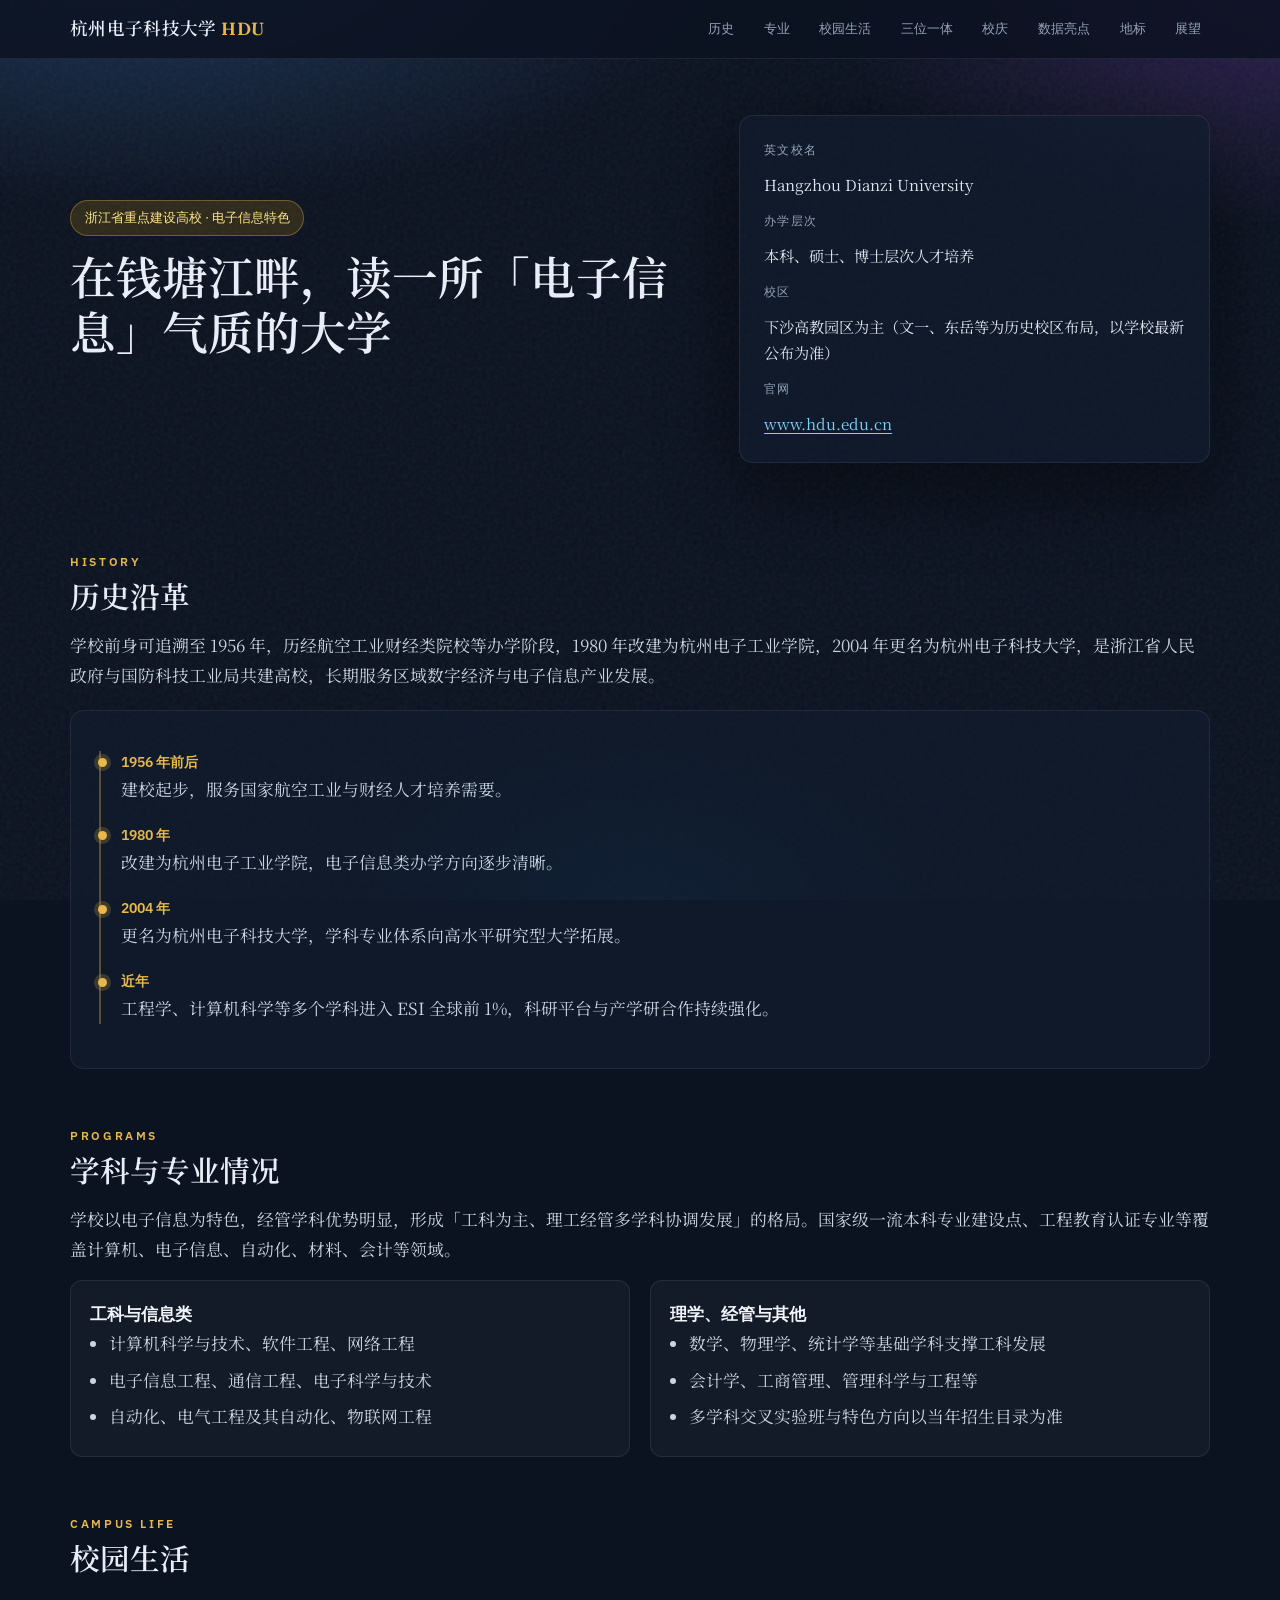
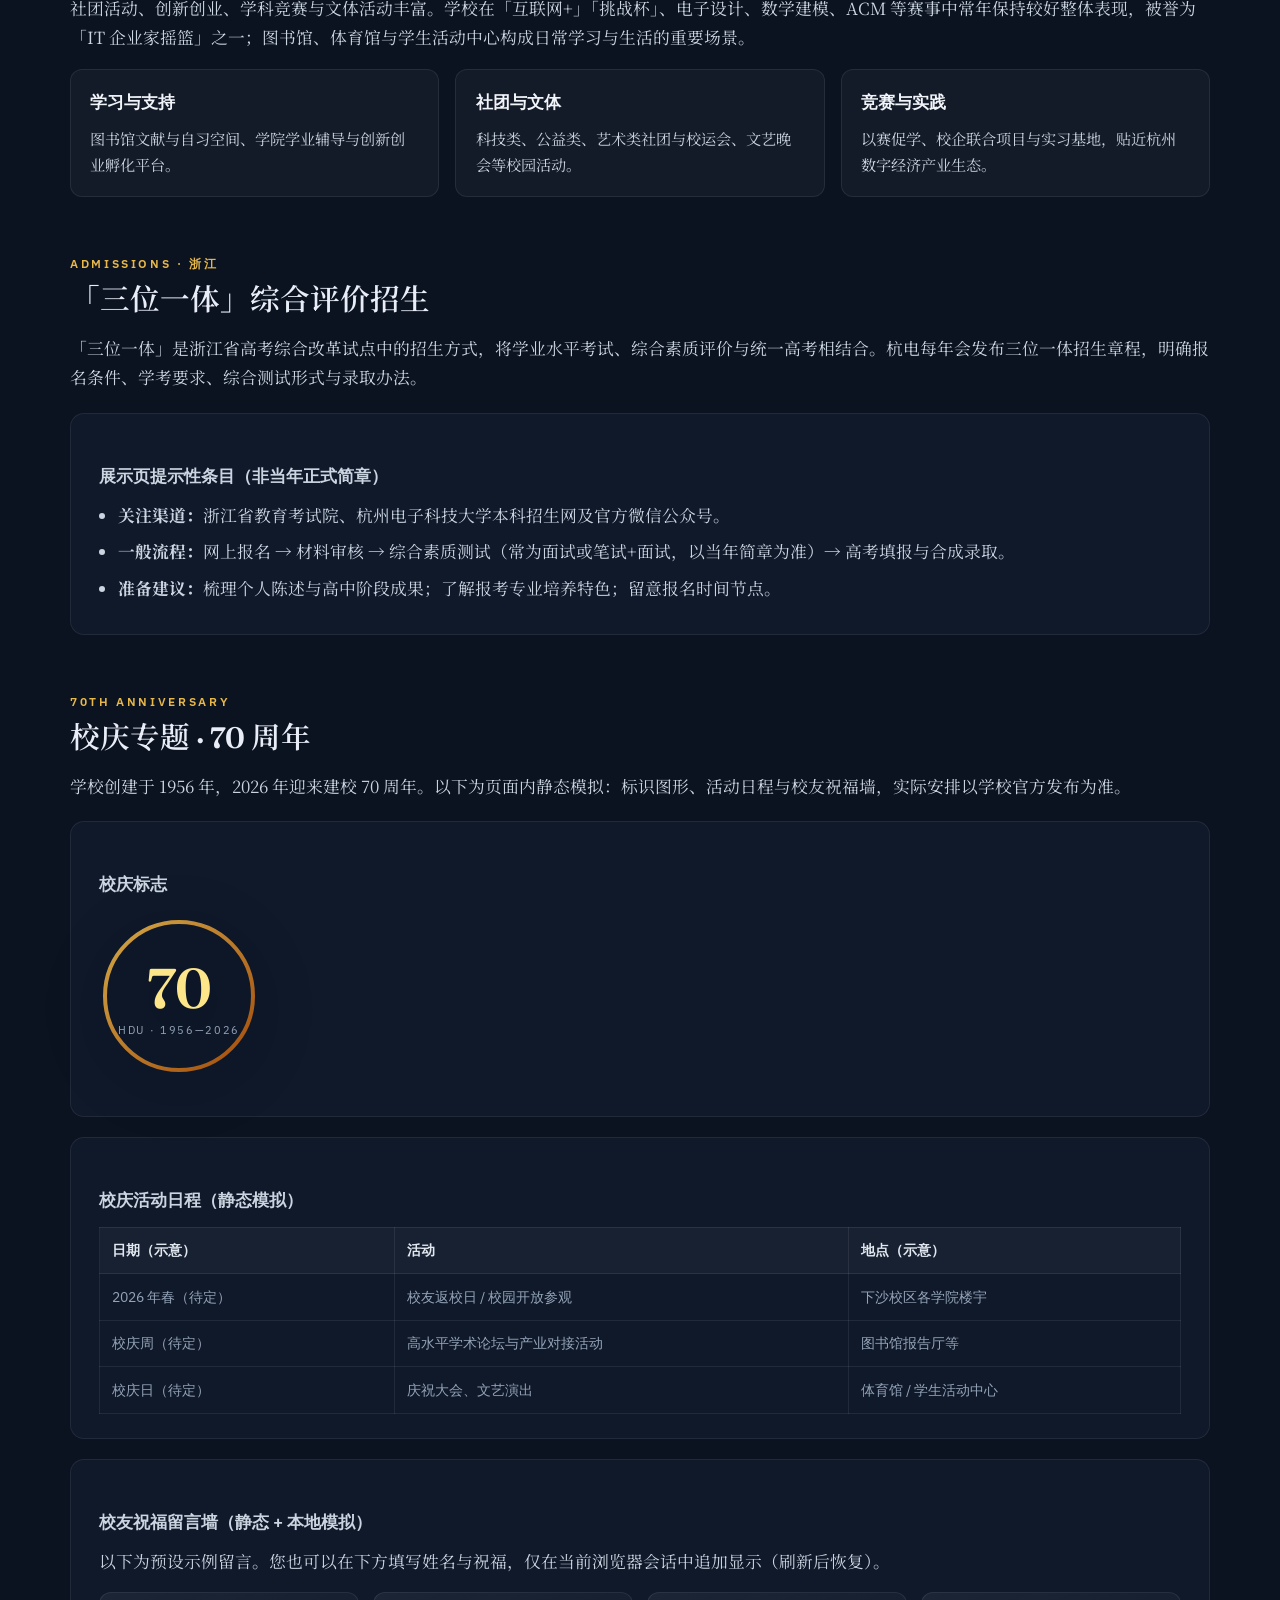
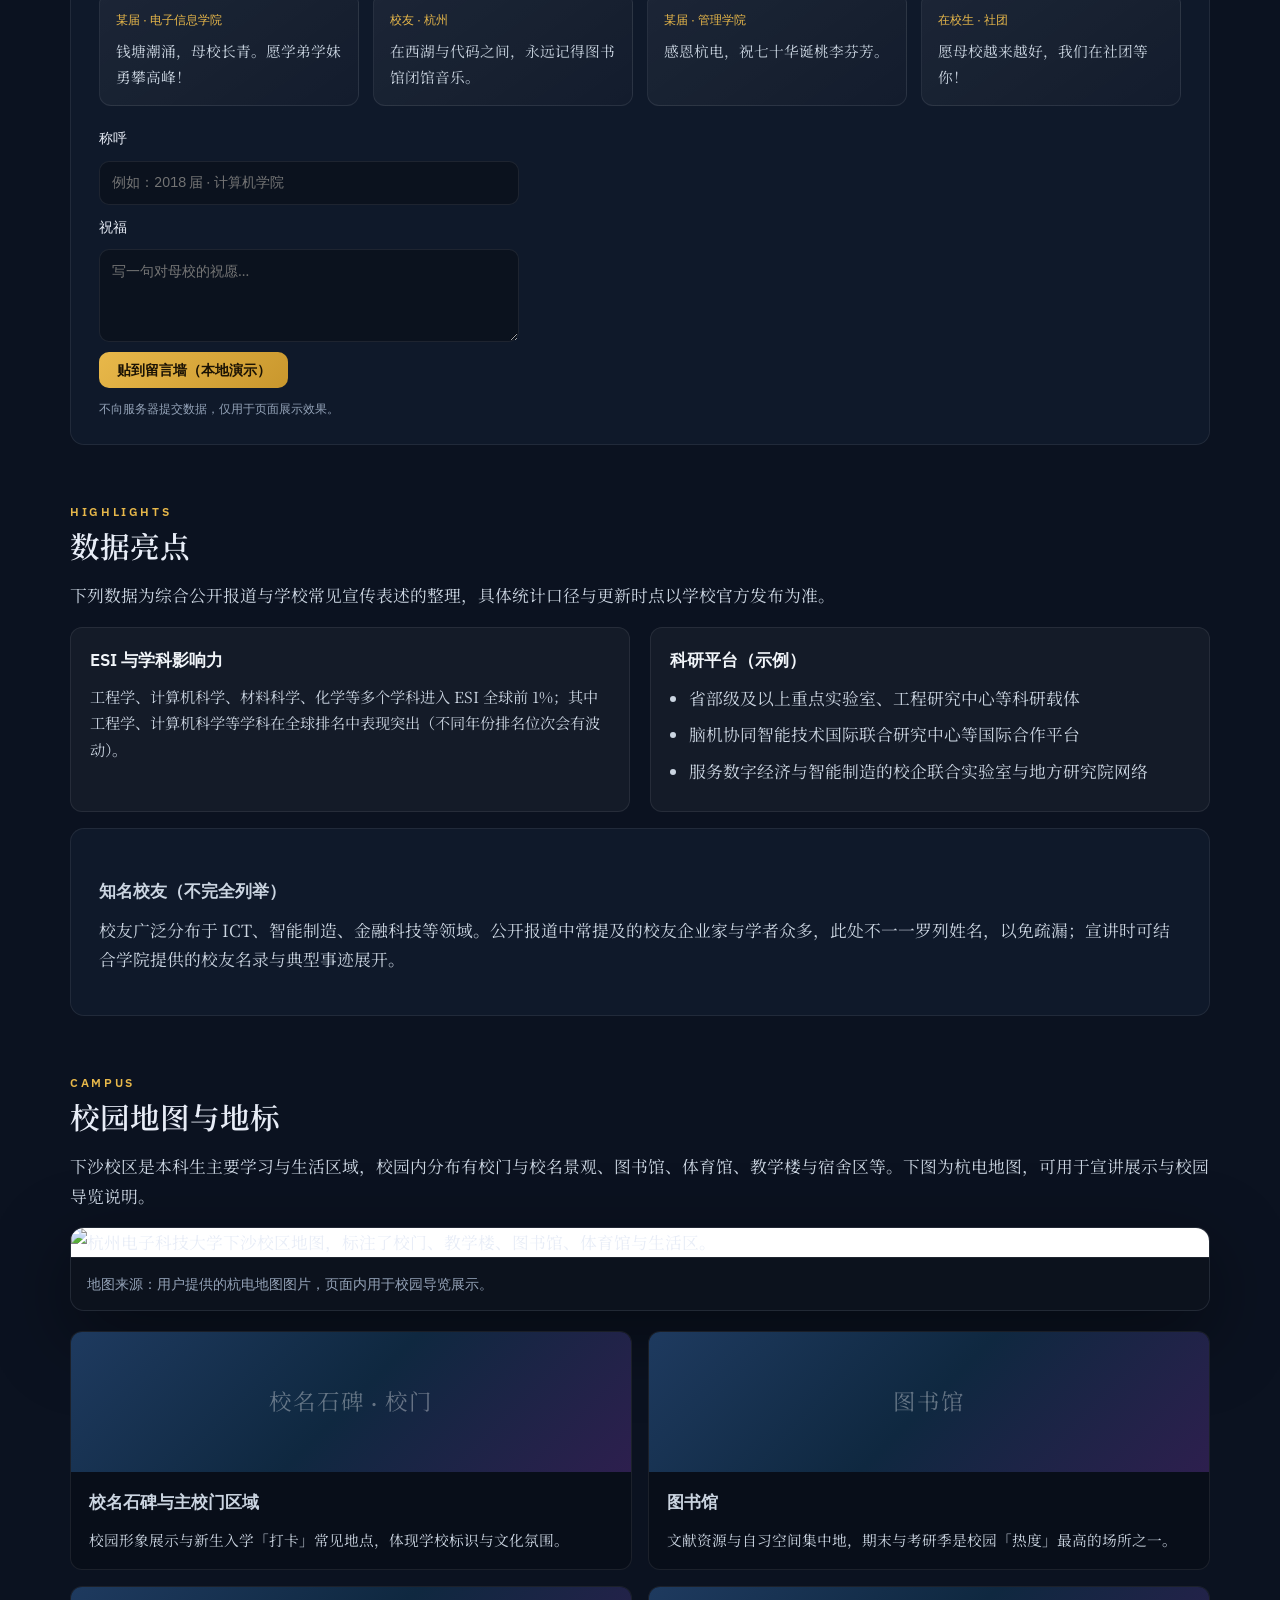
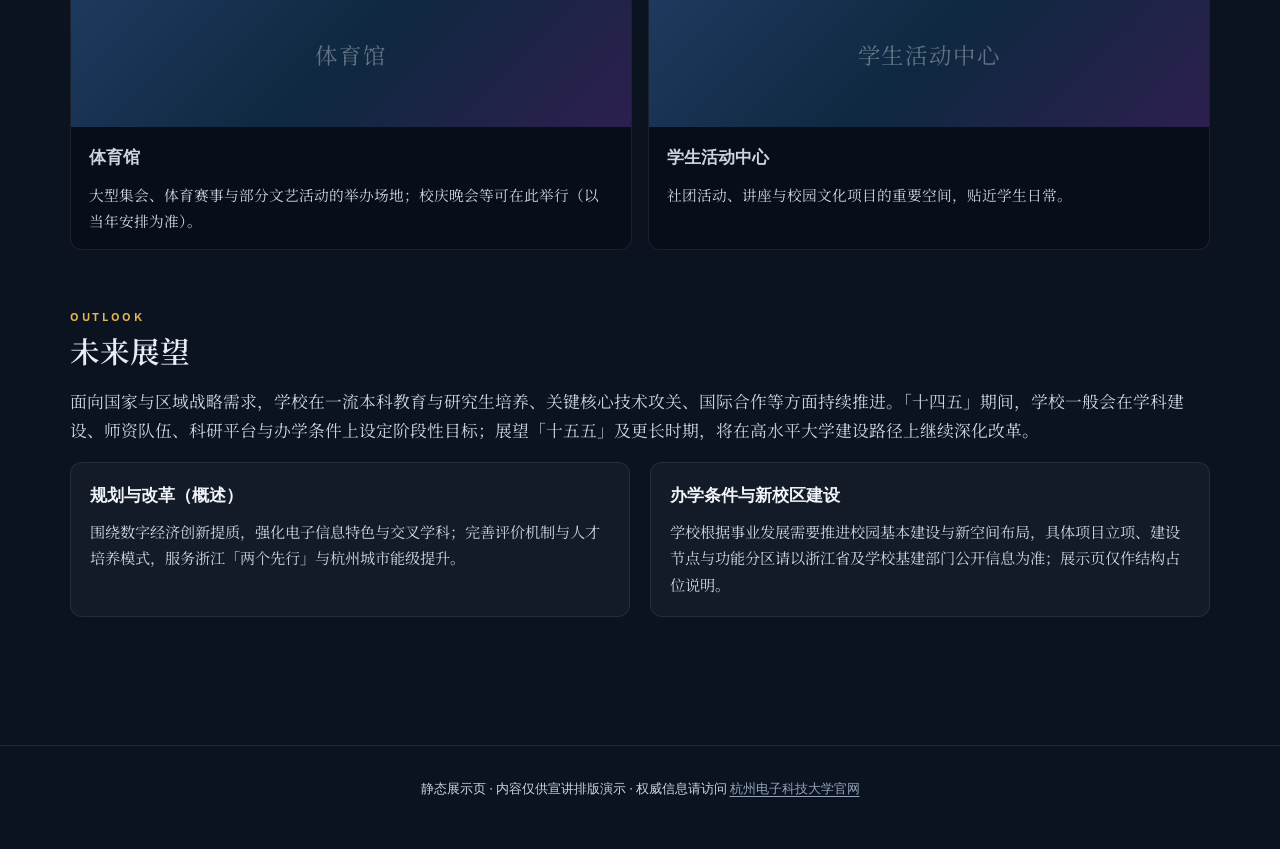
==== index.html @ 422a3426 "feat：初始化" ====
<!DOCTYPE html>
<html lang="zh-CN">
<head>
  <meta charset="UTF-8" />
  <meta name="viewport" content="width=device-width, initial-scale=1" />
  <meta name="description" content="杭州电子科技大学概览：历史沿革、学科专业、校园生活、三位一体招生、70周年校庆专题与校园地标。" />
  <title>杭州电子科技大学 · 电子程序展示页</title>
  <link rel="preconnect" href="https://fonts.googleapis.com" />
  <link rel="preconnect" href="https://fonts.gstatic.com" crossorigin />
  <link href="https://fonts.googleapis.com/css2?family=Fraunces:ital,opsz,wght@0,9..144,500;1,9..144,500&family=Noto+Serif+SC:wght@400;600;700&family=IBM+Plex+Sans:wght@400;500;600&display=swap" rel="stylesheet" />
  <style>
    :root {
      --bg-deep: #0b1220;
      --bg-panel: rgba(17, 28, 47, 0.72);
      --bg-card: rgba(255, 255, 255, 0.04);
      --stroke: rgba(255, 255, 255, 0.08);
      --text: #e8edf7;
      --muted: #94a3b8;
      --accent: #e8b84a;
      --accent-dim: #b8860b33;
      --link: #7dd3fc;
      --radius: 14px;
      --shadow: 0 24px 80px rgba(0, 0, 0, 0.45);
      --font-display: "Fraunces", "Noto Serif SC", Georgia, serif;
      --font-body: "Noto Serif SC", "Source Han Serif SC", serif;
      --font-ui: "IBM Plex Sans", system-ui, sans-serif;
    }

    *,
    *::before,
    *::after {
      box-sizing: border-box;
    }

    html {
      scroll-behavior: smooth;
    }

    body {
      margin: 0;
      color: var(--text);
      background: var(--bg-deep);
      font-family: var(--font-body);
      font-size: 1.05rem;
      line-height: 1.75;
      -webkit-font-smoothing: antialiased;
    }

    .bg-mesh {
      position: fixed;
      inset: 0;
      z-index: -2;
      background:
        radial-gradient(ellipse 90% 60% at 10% -10%, #1e3a5f 0%, transparent 55%),
        radial-gradient(ellipse 70% 50% at 100% 0%, #2d1f4e 0%, transparent 50%),
        radial-gradient(ellipse 50% 40% at 50% 100%, #0d2840 0%, transparent 45%),
        var(--bg-deep);
    }

    .bg-grain {
      position: fixed;
      inset: 0;
      z-index: -1;
      opacity: 0.06;
      pointer-events: none;
      background-image: url("data:image/svg+xml,%3Csvg viewBox='0 0 256 256' xmlns='http://www.w3.org/2000/svg'%3E%3Cfilter id='n'%3E%3CfeTurbulence type='fractalNoise' baseFrequency='0.85' numOctaves='4' stitchTiles='stitch'/%3E%3C/filter%3E%3Crect width='100%25' height='100%25' filter='url(%23n)'/%3E%3C/svg%3E");
    }

    a {
      color: var(--link);
      text-decoration-thickness: 1px;
      text-underline-offset: 3px;
    }

    a:hover {
      color: #bae6fd;
    }

    .skip {
      position: absolute;
      left: -999px;
      top: 0;
      padding: 0.5rem 1rem;
      background: #000;
      color: #fff;
      z-index: 1000;
    }

    .skip:focus {
      left: 1rem;
    }

    /* Header */
    header.site-header {
      position: sticky;
      top: 0;
      z-index: 100;
      backdrop-filter: blur(14px);
      background: rgba(11, 18, 32, 0.82);
      border-bottom: 1px solid var(--stroke);
    }

    .header-inner {
      max-width: 1180px;
      margin: 0 auto;
      padding: 0.75rem 1.25rem;
      display: flex;
      align-items: center;
      justify-content: space-between;
      gap: 1rem;
      flex-wrap: wrap;
    }

    .brand {
      font-family: var(--font-display);
      font-weight: 600;
      font-size: 1.1rem;
      letter-spacing: 0.02em;
      color: var(--text);
      text-decoration: none;
    }

    .brand span {
      color: var(--accent);
    }

    nav.anchor-nav {
      font-family: var(--font-ui);
      font-size: 0.82rem;
      font-weight: 500;
      display: flex;
      flex-wrap: wrap;
      gap: 0.35rem 0.75rem;
      justify-content: flex-end;
    }

    nav.anchor-nav a {
      color: var(--muted);
      text-decoration: none;
      padding: 0.35rem 0.55rem;
      border-radius: 8px;
      transition: color 0.2s, background 0.2s;
    }

    nav.anchor-nav a:hover,
    nav.anchor-nav a:focus-visible {
      color: var(--text);
      background: rgba(255, 255, 255, 0.06);
      outline: none;
    }

    /* Layout */
    .wrap {
      max-width: 1180px;
      margin: 0 auto;
      padding: 0 1.25rem 4rem;
    }

    section {
      scroll-margin-top: 88px;
      padding-top: 2.5rem;
      margin-bottom: 1rem;
    }

    .section-label {
      font-family: var(--font-ui);
      font-size: 0.75rem;
      font-weight: 600;
      letter-spacing: 0.22em;
      text-transform: uppercase;
      color: var(--accent);
      margin-bottom: 0.5rem;
    }

    h1,
    h2 {
      font-family: var(--font-display);
      font-weight: 600;
      line-height: 1.2;
      margin: 0 0 1rem;
    }

    h1 {
      font-size: clamp(2rem, 4.5vw, 2.85rem);
    }

    h2 {
      font-size: clamp(1.45rem, 2.8vw, 1.85rem);
    }

    h3 {
      font-family: var(--font-ui);
      font-size: 1.05rem;
      font-weight: 600;
      margin: 1.5rem 0 0.6rem;
      color: #cbd5e1;
    }

    p {
      margin: 0 0 1rem;
      color: #cbd5e1;
    }

    /* Hero */
    .hero {
      padding: 3.5rem 0 2rem;
      display: grid;
      gap: 2rem;
      grid-template-columns: 1fr;
    }

    @media (min-width: 900px) {
      .hero {
        grid-template-columns: 1.15fr 0.85fr;
        align-items: center;
      }
    }

    .hero-badge {
      display: inline-flex;
      align-items: center;
      gap: 0.5rem;
      font-family: var(--font-ui);
      font-size: 0.8rem;
      padding: 0.35rem 0.85rem;
      border-radius: 999px;
      background: var(--accent-dim);
      border: 1px solid rgba(232, 184, 74, 0.35);
      color: #fde68a;
      margin-bottom: 1rem;
    }

    .hero-lead {
      font-size: 1.12rem;
      color: var(--muted);
      max-width: 42ch;
    }

    .hero-card {
      background: var(--bg-panel);
      border: 1px solid var(--stroke);
      border-radius: var(--radius);
      padding: 1.5rem;
      box-shadow: var(--shadow);
    }

    .hero-card dl {
      margin: 0;
      display: grid;
      gap: 0.75rem;
    }

    .hero-card dt {
      font-family: var(--font-ui);
      font-size: 0.72rem;
      text-transform: uppercase;
      letter-spacing: 0.12em;
      color: var(--muted);
    }

    .hero-card dd {
      margin: 0;
      font-size: 0.95rem;
      color: #e2e8f0;
    }

    /* Panels & grids */
    .panel {
      background: var(--bg-panel);
      border: 1px solid var(--stroke);
      border-radius: var(--radius);
      padding: 1.5rem 1.75rem;
      margin-top: 1.25rem;
    }

    .grid-2 {
      display: grid;
      gap: 1.25rem;
    }

    @media (min-width: 768px) {
      .grid-2 {
        grid-template-columns: 1fr 1fr;
      }
    }

    .grid-3 {
      display: grid;
      gap: 1rem;
    }

    @media (min-width: 640px) {
      .grid-3 {
        grid-template-columns: repeat(3, 1fr);
      }
    }

    .card {
      background: var(--bg-card);
      border: 1px solid var(--stroke);
      border-radius: 12px;
      padding: 1.1rem 1.2rem;
    }

    .card strong {
      color: #f1f5f9;
      font-family: var(--font-ui);
      font-weight: 600;
    }

    ul.clean {
      margin: 0;
      padding-left: 1.2rem;
      color: #cbd5e1;
    }

    ul.clean li {
      margin-bottom: 0.45rem;
    }

    /* Timeline */
    .timeline {
      position: relative;
      padding-left: 1.25rem;
      border-left: 2px solid rgba(232, 184, 74, 0.35);
      margin: 1rem 0 0;
    }

    .timeline-item {
      margin-bottom: 1.25rem;
      position: relative;
    }

    .timeline-item::before {
      content: "";
      position: absolute;
      left: -1.42rem;
      top: 0.45rem;
      width: 9px;
      height: 9px;
      border-radius: 50%;
      background: var(--accent);
      box-shadow: 0 0 0 4px rgba(232, 184, 74, 0.2);
    }

    .year {
      font-family: var(--font-ui);
      font-size: 0.85rem;
      font-weight: 600;
      color: var(--accent);
    }

    /* Table */
    table.schedule {
      width: 100%;
      border-collapse: collapse;
      font-family: var(--font-ui);
      font-size: 0.88rem;
      margin-top: 0.75rem;
    }

    table.schedule th,
    table.schedule td {
      border: 1px solid var(--stroke);
      padding: 0.65rem 0.75rem;
      text-align: left;
    }

    table.schedule th {
      background: rgba(255, 255, 255, 0.04);
      color: #e2e8f0;
      font-weight: 600;
    }

    table.schedule td {
      color: #94a3b8;
    }

    /* Anniversary logo */
    .logo-70 {
      display: flex;
      align-items: center;
      gap: 1.5rem;
      flex-wrap: wrap;
      margin: 1rem 0;
    }

    .logo-70 svg {
      flex-shrink: 0;
      filter: drop-shadow(0 12px 32px rgba(0, 0, 0, 0.4));
    }

    .logo-caption {
      font-family: var(--font-ui);
      font-size: 0.9rem;
      color: var(--muted);
      max-width: 36ch;
    }

    /* Message wall */
    .wall {
      display: grid;
      gap: 0.85rem;
      grid-template-columns: repeat(auto-fill, minmax(240px, 1fr));
      margin-top: 1rem;
    }

    .wall-card {
      background: linear-gradient(145deg, rgba(255, 255, 255, 0.06), rgba(255, 255, 255, 0.02));
      border: 1px solid var(--stroke);
      border-radius: 12px;
      padding: 1rem;
      font-size: 0.92rem;
      color: #cbd5e1;
    }

    .wall-card .who {
      font-family: var(--font-ui);
      font-size: 0.75rem;
      color: var(--accent);
      margin-bottom: 0.5rem;
    }

    .wall-form {
      margin-top: 1.25rem;
      display: flex;
      flex-direction: column;
      gap: 0.6rem;
      max-width: 420px;
      font-family: var(--font-ui);
      font-size: 0.88rem;
    }

    .wall-form input,
    .wall-form textarea {
      background: rgba(0, 0, 0, 0.25);
      border: 1px solid var(--stroke);
      border-radius: 10px;
      padding: 0.55rem 0.75rem;
      color: var(--text);
      font: inherit;
    }

    .wall-form button {
      align-self: flex-start;
      font-family: var(--font-ui);
      font-weight: 600;
      font-size: 0.85rem;
      padding: 0.55rem 1.1rem;
      border-radius: 10px;
      border: none;
      cursor: pointer;
      background: linear-gradient(135deg, #e8b84a, #c9972d);
      color: #1a1204;
    }

    .wall-form button:hover {
      filter: brightness(1.06);
    }

    .wall-form small {
      color: var(--muted);
      font-size: 0.78rem;
    }

    /* Landmarks */
    .landmark-grid {
      display: grid;
      gap: 1rem;
      grid-template-columns: 1fr;
    }

    @media (min-width: 720px) {
      .landmark-grid {
        grid-template-columns: repeat(2, 1fr);
      }
    }

    .landmark {
      border-radius: 12px;
      overflow: hidden;
      border: 1px solid var(--stroke);
      background: rgba(0, 0, 0, 0.2);
    }

    .landmark-visual {
      height: 140px;
      background: linear-gradient(135deg, #1e3a5f, #0f2840 50%, #2d1f4e);
      display: flex;
      align-items: center;
      justify-content: center;
      font-family: var(--font-display);
      font-size: 1.4rem;
      color: rgba(255, 255, 255, 0.35);
      letter-spacing: 0.08em;
    }

    .landmark-body {
      padding: 1rem 1.1rem;
    }

    .landmark-body p {
      font-size: 0.92rem;
      margin: 0;
    }

    /* Campus map */
    .map-box {
      margin-top: 1rem;
      border-radius: var(--radius);
      border: 1px solid var(--stroke);
      background: rgba(255, 255, 255, 0.02);
      overflow: hidden;
      box-shadow: var(--shadow);
    }

    .map-box img {
      display: block;
      width: 100%;
      height: auto;
      max-height: 720px;
      object-fit: contain;
      background: #ffffff;
    }

    .map-caption {
      margin: 0;
      padding: 0.85rem 1rem;
      border-top: 1px solid var(--stroke);
      background: rgba(0, 0, 0, 0.2);
      font-family: var(--font-ui);
      font-size: 0.88rem;
      color: var(--muted);
    }

    footer {
      margin-top: 3rem;
      padding: 2rem 1.25rem;
      border-top: 1px solid var(--stroke);
      font-family: var(--font-ui);
      font-size: 0.82rem;
      color: var(--muted);
      text-align: center;
    }

    footer a {
      color: #94a3b8;
    }
  </style>
</head>
<body>
  <a class="skip" href="#main">跳到主要内容</a>
  <div class="bg-mesh" aria-hidden="true"></div>
  <div class="bg-grain" aria-hidden="true"></div>

  <header class="site-header">
    <div class="header-inner">
      <a class="brand" href="#hero">杭州电子科技大学 <span>HDU</span></a>
      <nav class="anchor-nav" aria-label="页面锚点导航">
        <a href="#history">历史</a>
        <a href="#majors">专业</a>
        <a href="#life">校园生活</a>
        <a href="#sanwei">三位一体</a>
        <a href="#anniversary">校庆</a>
        <a href="#data">数据亮点</a>
        <a href="#landmarks">地标</a>
        <a href="#future">展望</a>
      </nav>
    </div>
  </header>

  <main id="main" class="wrap">
    <!-- Hero -->
    <section id="hero" class="hero" aria-labelledby="hero-title">
      <div>
        <div class="hero-badge" role="status">浙江省重点建设高校 · 电子信息特色</div>
        <h1 id="hero-title">在钱塘江畔，读一所「电子信息」气质的大学</h1>
        <!-- <p class="hero-lead">
          本页为招生宣讲与展示用的静态电子程序样例，内容综合学校公开信息与常见介绍表述整理，具体招生政策以浙江省教育考试院及学校当年简章为准。
        </p> -->
      </div>
      <aside class="hero-card" aria-label="学校速览">
        <dl>
          <dt>英文校名</dt>
          <dd>Hangzhou Dianzi University</dd>
          <dt>办学层次</dt>
          <dd>本科、硕士、博士层次人才培养</dd>
          <dt>校区</dt>
          <dd>下沙高教园区为主（文一、东岳等为历史校区布局，以学校最新公布为准）</dd>
          <dt>官网</dt>
          <dd><a href="https://www.hdu.edu.cn/" target="_blank" rel="noopener noreferrer">www.hdu.edu.cn</a></dd>
        </dl>
      </aside>
    </section>

    <!-- History -->
    <section id="history" aria-labelledby="history-title">
      <div class="section-label">History</div>
      <h2 id="history-title">历史沿革</h2>
      <p>
        学校前身可追溯至 1956 年，历经航空工业财经类院校等办学阶段，1980 年改建为杭州电子工业学院，2004 年更名为杭州电子科技大学，是浙江省人民政府与国防科技工业局共建高校，长期服务区域数字经济与电子信息产业发展。
      </p>
      <div class="panel">
        <div class="timeline">
          <div class="timeline-item">
            <div class="year">1956 年前后</div>
            <p>建校起步，服务国家航空工业与财经人才培养需要。</p>
          </div>
          <div class="timeline-item">
            <div class="year">1980 年</div>
            <p>改建为杭州电子工业学院，电子信息类办学方向逐步清晰。</p>
          </div>
          <div class="timeline-item">
            <div class="year">2004 年</div>
            <p>更名为杭州电子科技大学，学科专业体系向高水平研究型大学拓展。</p>
          </div>
          <div class="timeline-item">
            <div class="year">近年</div>
            <p>工程学、计算机科学等多个学科进入 ESI 全球前 1%，科研平台与产学研合作持续强化。</p>
          </div>
        </div>
      </div>
    </section>

    <!-- Majors -->
    <section id="majors" aria-labelledby="majors-title">
      <div class="section-label">Programs</div>
      <h2 id="majors-title">学科与专业情况</h2>
      <p>
        学校以电子信息为特色，经管学科优势明显，形成「工科为主、理工经管多学科协调发展」的格局。国家级一流本科专业建设点、工程教育认证专业等覆盖计算机、电子信息、自动化、材料、会计等领域。
      </p>
      <div class="grid-2">
        <div class="card">
          <strong>工科与信息类</strong>
          <ul class="clean">
            <li>计算机科学与技术、软件工程、网络工程</li>
            <li>电子信息工程、通信工程、电子科学与技术</li>
            <li>自动化、电气工程及其自动化、物联网工程</li>
          </ul>
        </div>
        <div class="card">
          <strong>理学、经管与其他</strong>
          <ul class="clean">
            <li>数学、物理学、统计学等基础学科支撑工科发展</li>
            <li>会计学、工商管理、管理科学与工程等</li>
            <li>多学科交叉实验班与特色方向以当年招生目录为准</li>
          </ul>
        </div>
      </div>
    </section>

    <!-- Campus life -->
    <section id="life" aria-labelledby="life-title">
      <div class="section-label">Campus Life</div>
      <h2 id="life-title">校园生活</h2>
      <p>
        社团活动、创新创业、学科竞赛与文体活动丰富。学校在「互联网+」「挑战杯」、电子设计、数学建模、ACM 等赛事中常年保持较好整体表现，被誉为「IT 企业家摇篮」之一；图书馆、体育馆与学生活动中心构成日常学习与生活的重要场景。
      </p>
      <div class="grid-3">
        <div class="card">
          <strong>学习与支持</strong>
          <p style="margin: 0.5rem 0 0; font-size: 0.95rem;">图书馆文献与自习空间、学院学业辅导与创新创业孵化平台。</p>
        </div>
        <div class="card">
          <strong>社团与文体</strong>
          <p style="margin: 0.5rem 0 0; font-size: 0.95rem;">科技类、公益类、艺术类社团与校运会、文艺晚会等校园活动。</p>
        </div>
        <div class="card">
          <strong>竞赛与实践</strong>
          <p style="margin: 0.5rem 0 0; font-size: 0.95rem;">以赛促学、校企联合项目与实习基地，贴近杭州数字经济产业生态。</p>
        </div>
      </div>
    </section>

    <!-- Sanwei yiti -->
    <section id="sanwei" aria-labelledby="sanwei-title">
      <div class="section-label">Admissions · 浙江</div>
      <h2 id="sanwei-title">「三位一体」综合评价招生</h2>
      <p>
        「三位一体」是浙江省高考综合改革试点中的招生方式，将学业水平考试、综合素质评价与统一高考相结合。杭电每年会发布三位一体招生章程，明确报名条件、学考要求、综合测试形式与录取办法。
      </p>
      <div class="panel">
        <h3>展示页提示性条目（非当年正式简章）</h3>
        <ul class="clean">
          <li><strong>关注渠道：</strong>浙江省教育考试院、杭州电子科技大学本科招生网及官方微信公众号。</li>
          <li><strong>一般流程：</strong>网上报名 → 材料审核 → 综合素质测试（常为面试或笔试+面试，以当年简章为准）→ 高考填报与合成录取。</li>
          <li><strong>准备建议：</strong>梳理个人陈述与高中阶段成果；了解报考专业培养特色；留意报名时间节点。</li>
        </ul>
        <!-- <p style="margin-bottom: 0; font-size: 0.92rem; color: var(--muted);">
          本区块已设置 <code style="color: #7dd3fc;">id="sanwei"</code>，顶部导航可一键跳转，便于宣讲时快速展示。
        </p> -->
      </div>
    </section>

    <!-- Anniversary -->
    <section id="anniversary" aria-labelledby="anniversary-title">
      <div class="section-label">70th Anniversary</div>
      <h2 id="anniversary-title">校庆专题 · 70 周年</h2>
      <p>
        学校创建于 1956 年，2026 年迎来建校 70 周年。以下为页面内静态模拟：标识图形、活动日程与校友祝福墙，实际安排以学校官方发布为准。
      </p>

      <div class="panel">
        <h3>校庆标志</h3>
        <div class="logo-70">
          <svg width="160" height="160" viewBox="0 0 160 160" role="img" aria-label="70 周年校庆标志示意">
            <defs>
              <linearGradient id="g" x1="0%" y1="0%" x2="100%" y2="100%">
                <stop offset="0%" style="stop-color:#e8b84a" />
                <stop offset="100%" style="stop-color:#b45309" />
              </linearGradient>
            </defs>
            <circle cx="80" cy="80" r="74" fill="none" stroke="url(#g)" stroke-width="4" opacity="0.9" />
            <text x="80" y="92" text-anchor="middle" font-family="Fraunces, Georgia, serif" font-size="56" font-weight="600" fill="#fde68a">70</text>
            <text x="80" y="118" text-anchor="middle" font-family="IBM Plex Sans, sans-serif" font-size="11" fill="#94a3b8" letter-spacing="0.15em">HDU · 1956—2026</text>
          </svg>
          <!-- <p class="logo-caption">正式 VI 请以学校宣传部发布为准。</p> -->
        </div>
      </div>

      <div class="panel">
        <h3>校庆活动日程（静态模拟）</h3>
        <table class="schedule">
          <thead>
            <tr>
              <th scope="col">日期（示意）</th>
              <th scope="col">活动</th>
              <th scope="col">地点（示意）</th>
            </tr>
          </thead>
          <tbody>
            <tr>
              <td>2026 年春（待定）</td>
              <td>校友返校日 / 校园开放参观</td>
              <td>下沙校区各学院楼宇</td>
            </tr>
            <tr>
              <td>校庆周（待定）</td>
              <td>高水平学术论坛与产业对接活动</td>
              <td>图书馆报告厅等</td>
            </tr>
            <tr>
              <td>校庆日（待定）</td>
              <td>庆祝大会、文艺演出</td>
              <td>体育馆 / 学生活动中心</td>
            </tr>
          </tbody>
        </table>
      </div>

      <div class="panel">
        <h3>校友祝福留言墙（静态 + 本地模拟）</h3>
        <p style="margin-top: 0;">以下为预设示例留言。您也可以在下方填写姓名与祝福，仅在当前浏览器会话中追加显示（刷新后恢复）。</p>
        <div id="wall" class="wall" aria-live="polite"></div>
        <form class="wall-form" id="wall-form" aria-label="添加祝福">
          <label for="w-name">称呼</label>
          <input id="w-name" type="text" placeholder="例如：2018 届 · 计算机学院" autocomplete="name" />
          <label for="w-msg">祝福</label>
          <textarea id="w-msg" rows="3" placeholder="写一句对母校的祝愿…"></textarea>
          <button type="submit">贴到留言墙（本地演示）</button>
          <small>不向服务器提交数据，仅用于页面展示效果。</small>
        </form>
      </div>
    </section>

    <!-- Data -->
    <section id="data" aria-labelledby="data-title">
      <div class="section-label">Highlights</div>
      <h2 id="data-title">数据亮点</h2>
      <p>
        下列数据为综合公开报道与学校常见宣传表述的整理，具体统计口径与更新时点以学校官方发布为准。
      </p>
      <div class="grid-2">
        <div class="card">
          <strong>ESI 与学科影响力</strong>
          <p style="margin: 0.5rem 0 0; font-size: 0.95rem;">
            工程学、计算机科学、材料科学、化学等多个学科进入 ESI 全球前 1%；其中工程学、计算机科学等学科在全球排名中表现突出（不同年份排名位次会有波动）。
          </p>
        </div>
        <div class="card">
          <strong>科研平台（示例）</strong>
          <ul class="clean" style="margin-top: 0.5rem;">
            <li>省部级及以上重点实验室、工程研究中心等科研载体</li>
            <li>脑机协同智能技术国际联合研究中心等国际合作平台</li>
            <li>服务数字经济与智能制造的校企联合实验室与地方研究院网络</li>
          </ul>
        </div>
      </div>
      <div class="panel" style="margin-top: 1rem;">
        <h3>知名校友（不完全列举）</h3>
        <p style="margin-top: 0;">
          校友广泛分布于 ICT、智能制造、金融科技等领域。公开报道中常提及的校友企业家与学者众多，此处不一一罗列姓名，以免疏漏；宣讲时可结合学院提供的校友名录与典型事迹展开。
        </p>
      </div>
    </section>

    <!-- Landmarks -->
    <section id="landmarks" aria-labelledby="landmarks-title">
      <div class="section-label">Campus</div>
      <h2 id="landmarks-title">校园地图与地标</h2>
      <p>
        下沙校区是本科生主要学习与生活区域，校园内分布有校门与校名景观、图书馆、体育馆、教学楼与宿舍区等。下图为杭电地图，可用于宣讲展示与校园导览说明。
      </p>
      <div class="map-box">
        <img src="assets/hdu-campus-map-v2.png" alt="杭州电子科技大学下沙校区地图，标注了校门、教学楼、图书馆、体育馆与生活区。" loading="lazy" />
        <p class="map-caption">地图来源：用户提供的杭电地图图片，页面内用于校园导览展示。</p>
      </div>
      <div class="landmark-grid" style="margin-top: 1.25rem;">
        <article class="landmark">
          <div class="landmark-visual" aria-hidden="true">校名石碑 · 校门</div>
          <div class="landmark-body">
            <h3 style="margin-top: 0;">校名石碑与主校门区域</h3>
            <p>校园形象展示与新生入学「打卡」常见地点，体现学校标识与文化氛围。</p>
          </div>
        </article>
        <article class="landmark">
          <div class="landmark-visual" aria-hidden="true">图书馆</div>
          <div class="landmark-body">
            <h3 style="margin-top: 0;">图书馆</h3>
            <p>文献资源与自习空间集中地，期末与考研季是校园「热度」最高的场所之一。</p>
          </div>
        </article>
        <article class="landmark">
          <div class="landmark-visual" aria-hidden="true">体育馆</div>
          <div class="landmark-body">
            <h3 style="margin-top: 0;">体育馆</h3>
            <p>大型集会、体育赛事与部分文艺活动的举办场地；校庆晚会等可在此举行（以当年安排为准）。</p>
          </div>
        </article>
        <article class="landmark">
          <div class="landmark-visual" aria-hidden="true">学生活动中心</div>
          <div class="landmark-body">
            <h3 style="margin-top: 0;">学生活动中心</h3>
            <p>社团活动、讲座与校园文化项目的重要空间，贴近学生日常。</p>
          </div>
        </article>
      </div>
    </section>

    <!-- Future -->
    <section id="future" aria-labelledby="future-title">
      <div class="section-label">Outlook</div>
      <h2 id="future-title">未来展望</h2>
      <p>
        面向国家与区域战略需求，学校在一流本科教育与研究生培养、关键核心技术攻关、国际合作等方面持续推进。「十四五」期间，学校一般会在学科建设、师资队伍、科研平台与办学条件上设定阶段性目标；展望「十五五」及更长时期，将在高水平大学建设路径上继续深化改革。
      </p>
      <div class="grid-2">
        <div class="card">
          <strong>规划与改革（概述）</strong>
          <p style="margin: 0.5rem 0 0; font-size: 0.95rem;">
            围绕数字经济创新提质，强化电子信息特色与交叉学科；完善评价机制与人才培养模式，服务浙江「两个先行」与杭州城市能级提升。
          </p>
        </div>
        <div class="card">
          <strong>办学条件与新校区建设</strong>
          <p style="margin: 0.5rem 0 0; font-size: 0.95rem;">
            学校根据事业发展需要推进校园基本建设与新空间布局，具体项目立项、建设节点与功能分区请以浙江省及学校基建部门公开信息为准；展示页仅作结构占位说明。
          </p>
        </div>
      </div>
    </section>
  </main>

  <footer>
    <p>
      静态展示页 · 内容仅供宣讲排版演示 · 权威信息请访问
      <a href="https://www.hdu.edu.cn/" target="_blank" rel="noopener noreferrer">杭州电子科技大学官网</a>
    </p>
  </footer>

  <script>
    (function () {
      var preset = [
        { who: "某届 · 电子信息学院", msg: "钱塘潮涌，母校长青。愿学弟学妹勇攀高峰！" },
        { who: "校友 · 杭州", msg: "在西湖与代码之间，永远记得图书馆闭馆音乐。" },
        { who: "某届 · 管理学院", msg: "感恩杭电，祝七十华诞桃李芬芳。" },
        { who: "在校生 · 社团", msg: "愿母校越来越好，我们在社团等你！" }
      ];
      var wall = document.getElementById("wall");
      function card(item) {
        var el = document.createElement("article");
        el.className = "wall-card";
        el.innerHTML = '<div class="who"></div><div class="msg"></div>';
        el.querySelector(".who").textContent = item.who;
        el.querySelector(".msg").textContent = item.msg;
        return el;
      }
      preset.forEach(function (p) {
        wall.appendChild(card(p));
      });
      document.getElementById("wall-form").addEventListener("submit", function (e) {
        e.preventDefault();
        var name = document.getElementById("w-name").value.trim() || "匿名校友";
        var msg = document.getElementById("w-msg").value.trim();
        if (!msg) return;
        wall.insertBefore(card({ who: name, msg: msg }), wall.firstChild);
        document.getElementById("w-msg").value = "";
      });
    })();
  </script>
</body>
</html>
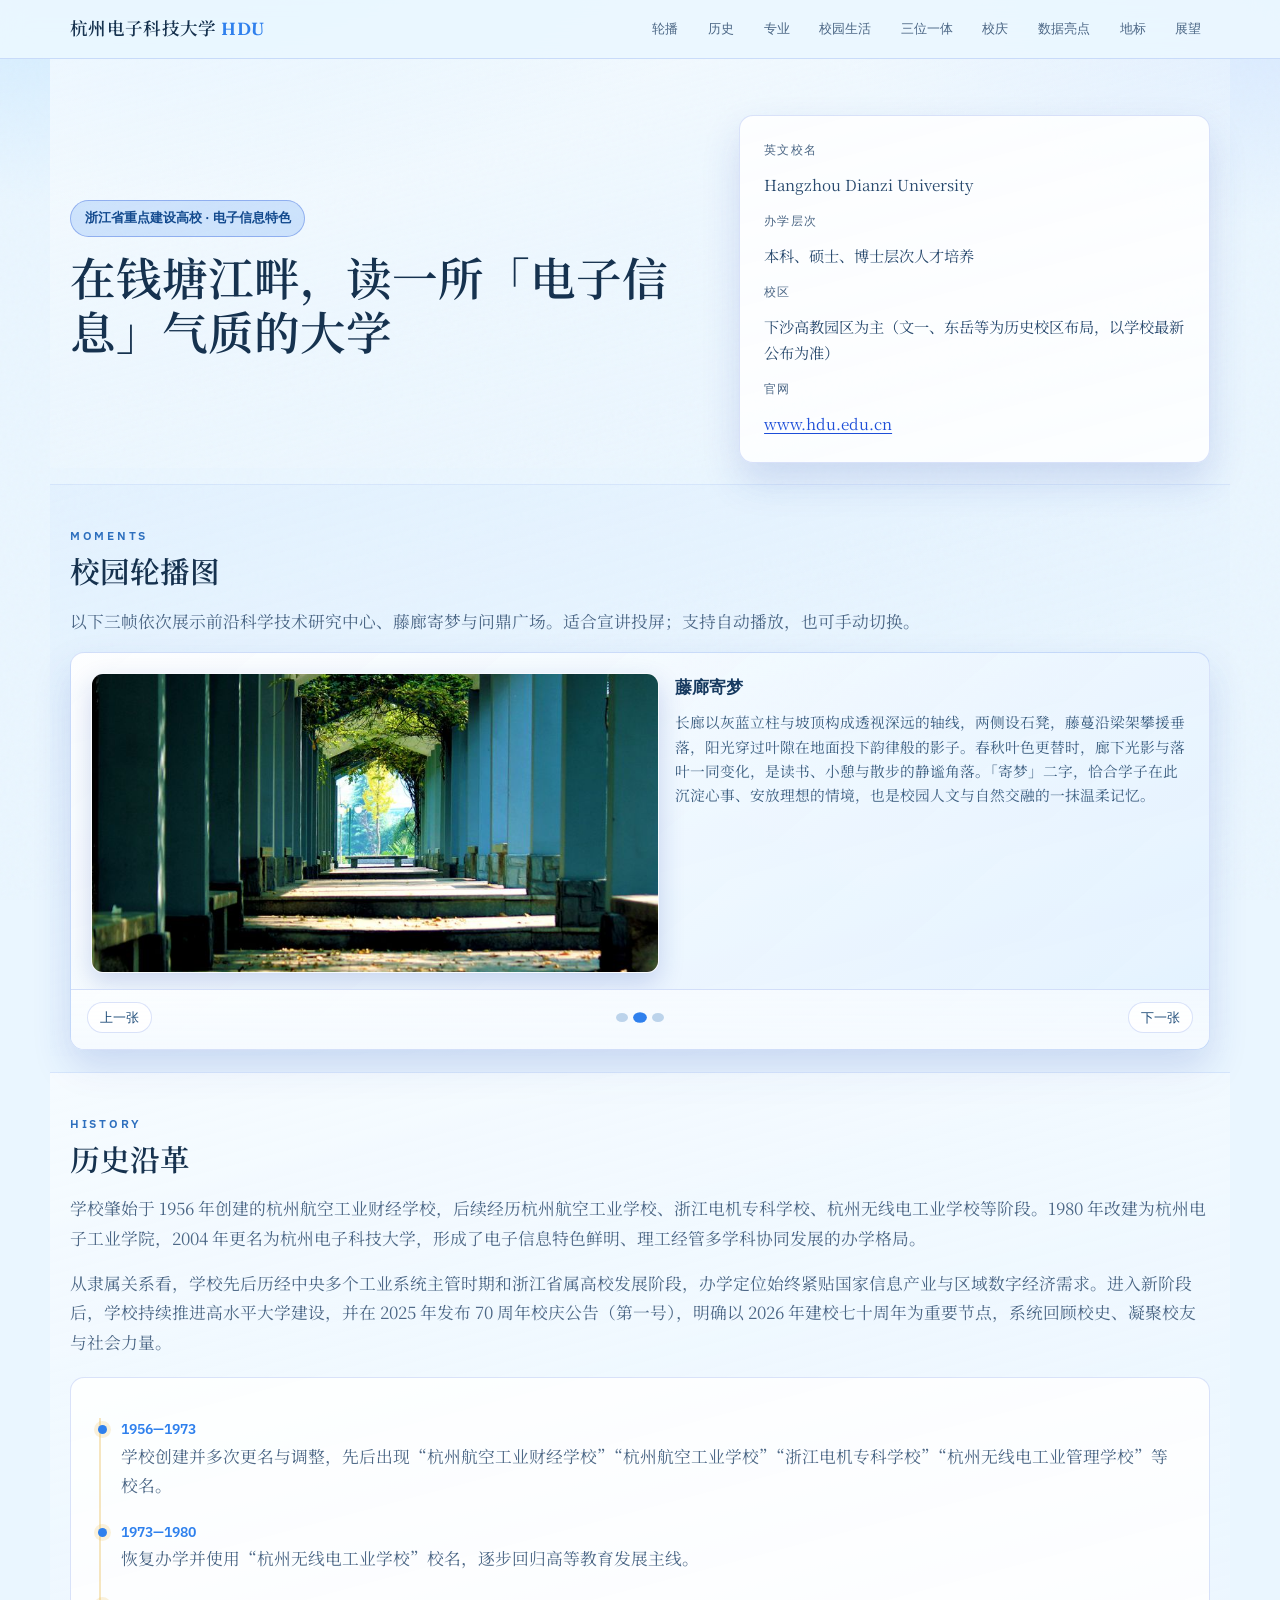
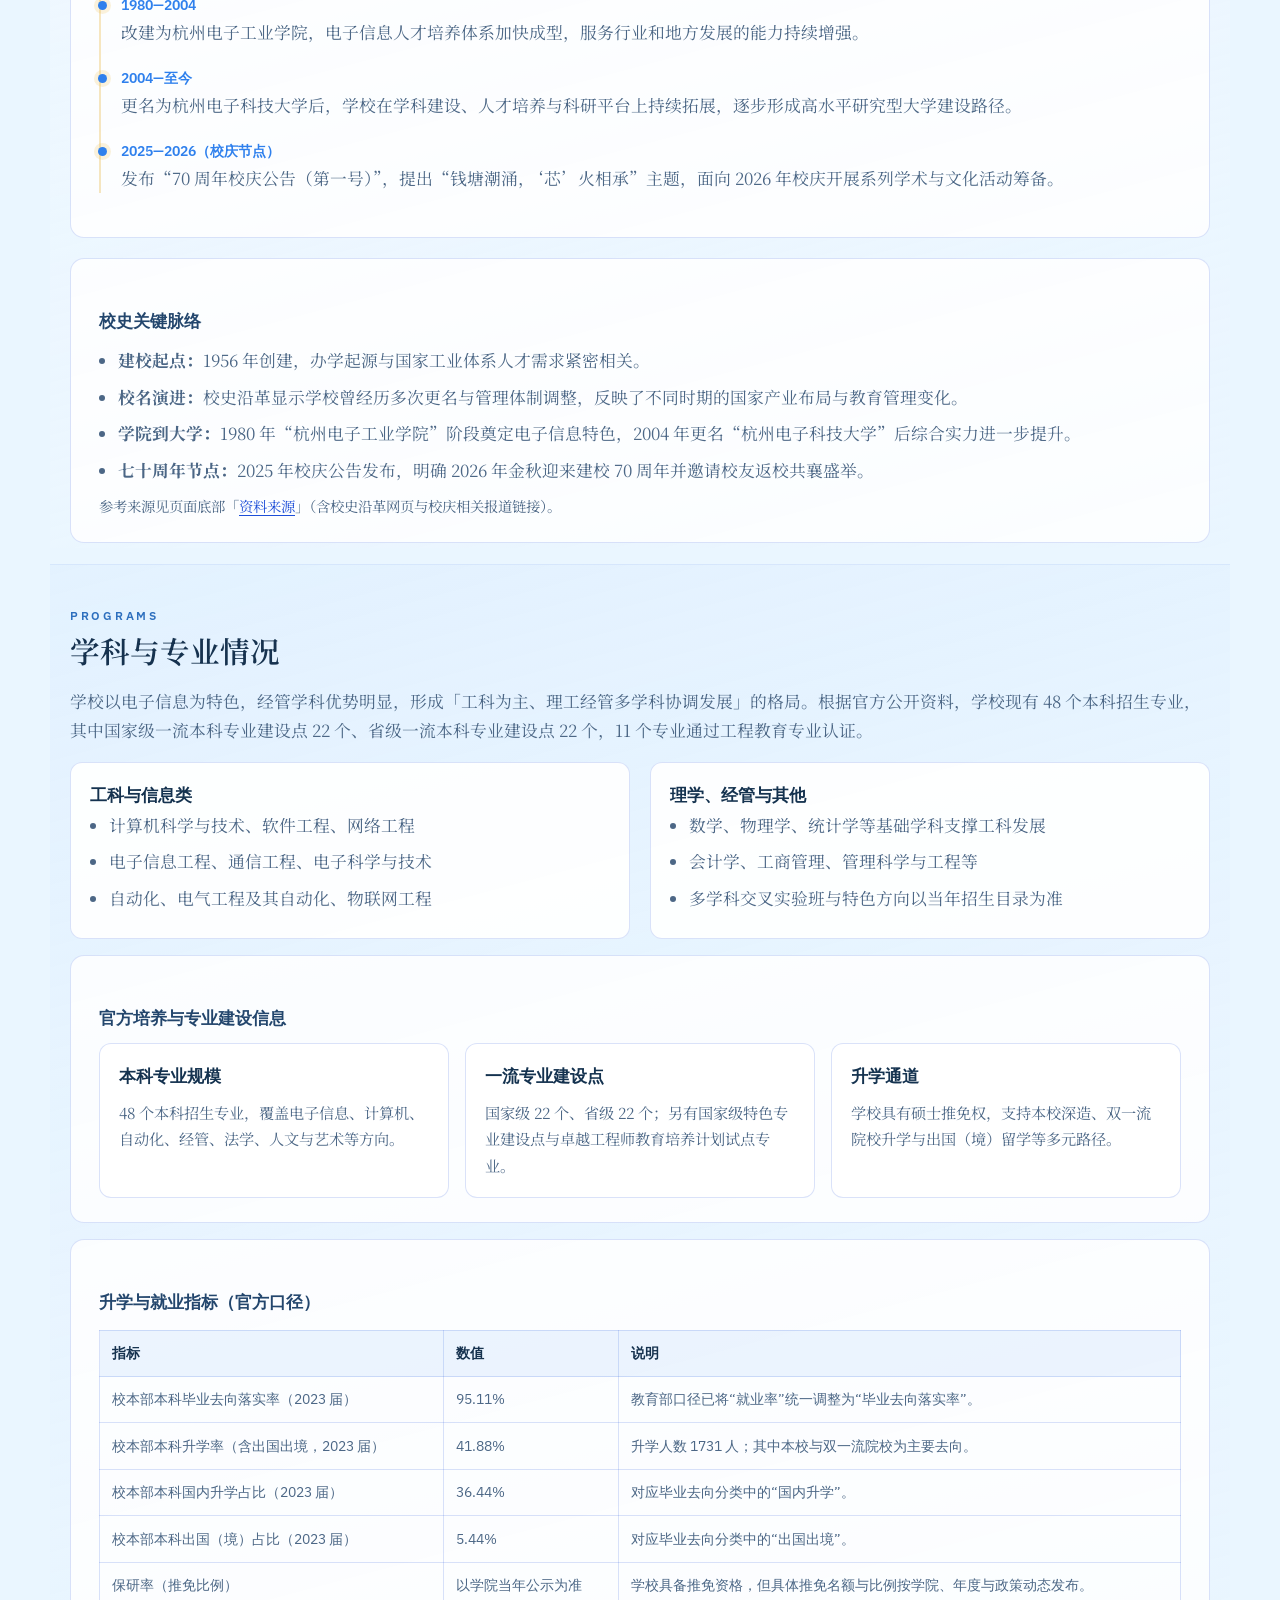
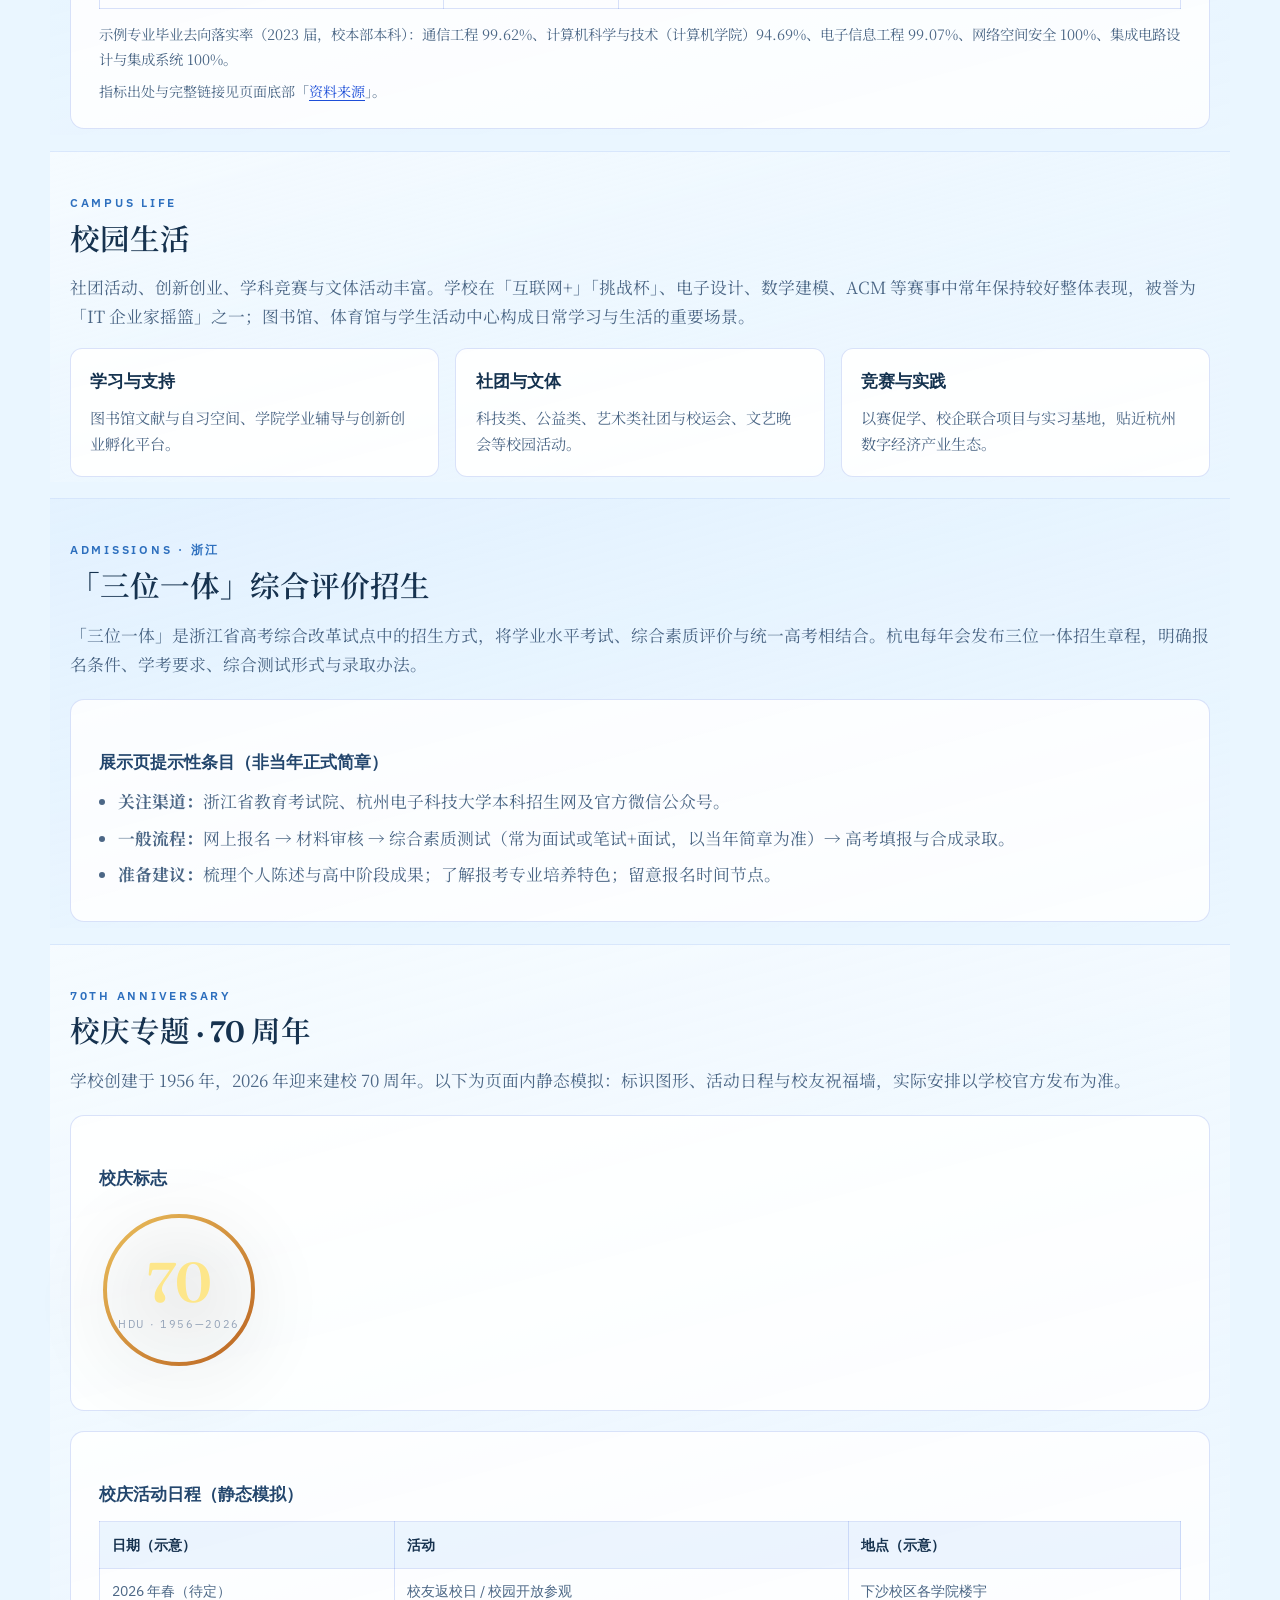
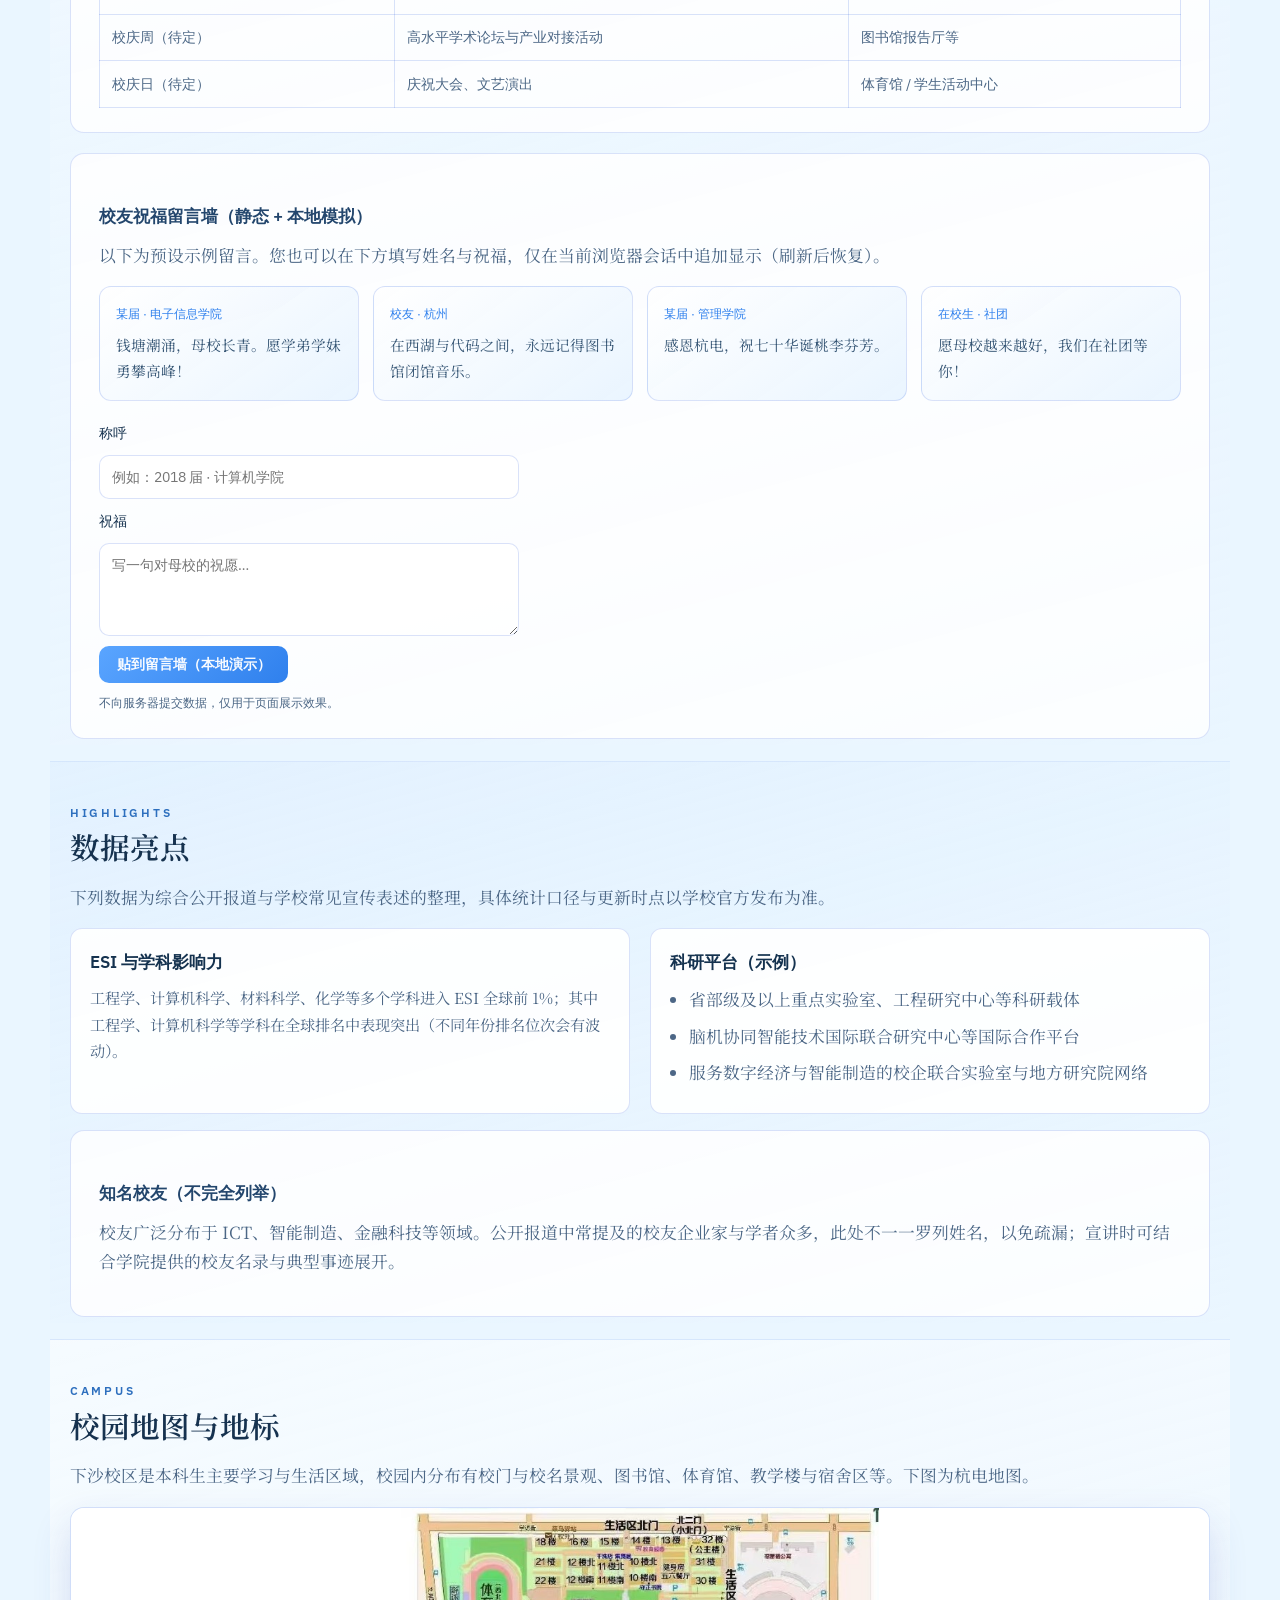
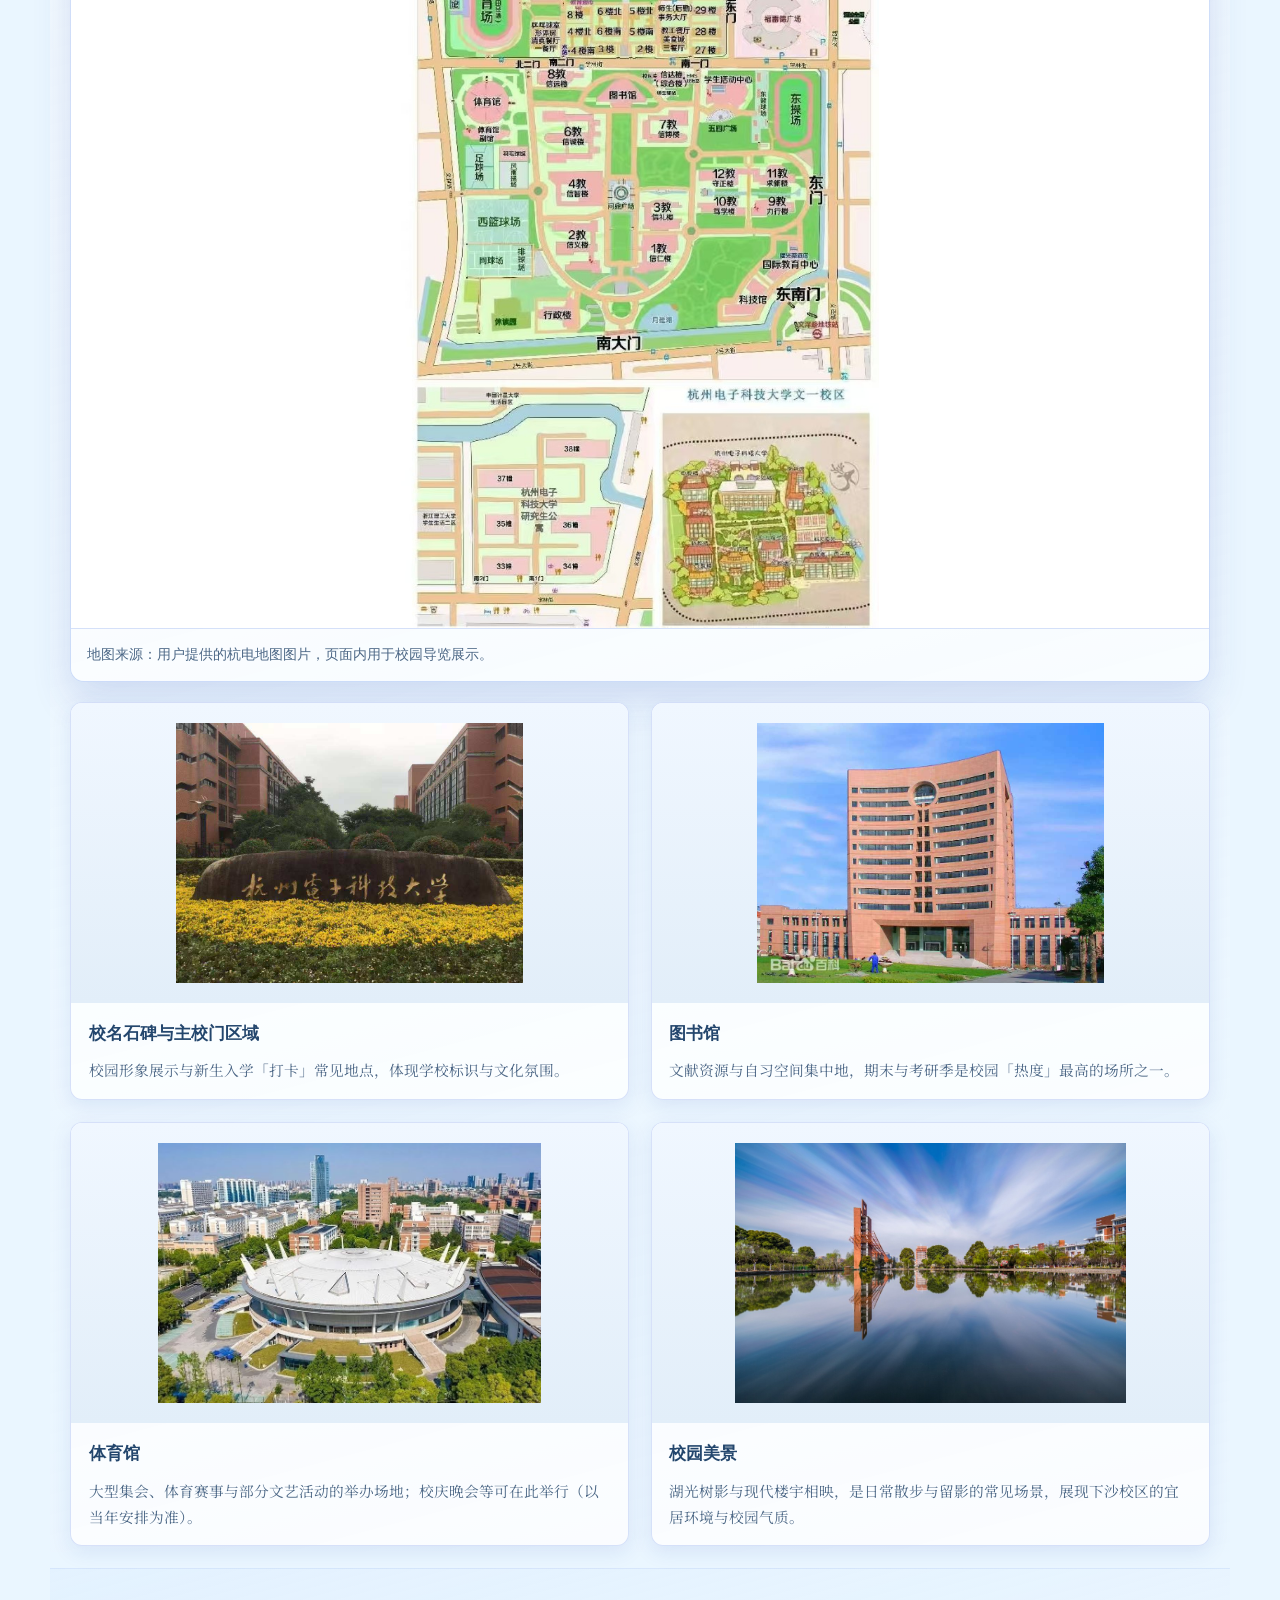
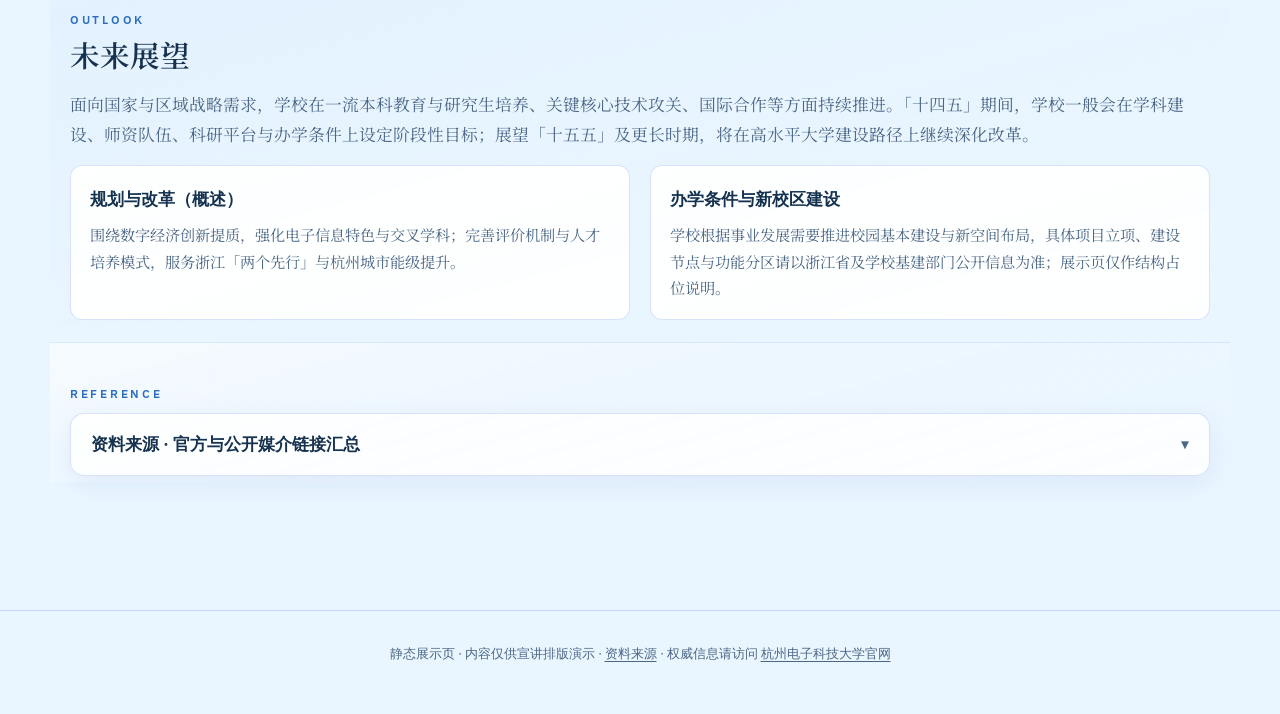
==== commit 15b62e64: "feat：renew on 4.13" ====
--- a/index.html
+++ b/index.html
@@ -10,17 +10,17 @@
   <link href="https://fonts.googleapis.com/css2?family=Fraunces:ital,opsz,wght@0,9..144,500;1,9..144,500&family=Noto+Serif+SC:wght@400;600;700&family=IBM+Plex+Sans:wght@400;500;600&display=swap" rel="stylesheet" />
   <style>
     :root {
-      --bg-deep: #0b1220;
-      --bg-panel: rgba(17, 28, 47, 0.72);
-      --bg-card: rgba(255, 255, 255, 0.04);
-      --stroke: rgba(255, 255, 255, 0.08);
-      --text: #e8edf7;
-      --muted: #94a3b8;
-      --accent: #e8b84a;
-      --accent-dim: #b8860b33;
-      --link: #7dd3fc;
+      --bg-deep: #eaf6ff;
+      --bg-panel: rgba(255, 255, 255, 0.84);
+      --bg-card: rgba(255, 255, 255, 0.92);
+      --stroke: rgba(29, 78, 216, 0.16);
+      --text: #16324f;
+      --muted: #4c6786;
+      --accent: #2f80ed;
+      --accent-dim: rgba(47, 128, 237, 0.18);
+      --link: #1d4ed8;
       --radius: 14px;
-      --shadow: 0 24px 80px rgba(0, 0, 0, 0.45);
+      --shadow: 0 18px 38px rgba(30, 64, 175, 0.16);
       --font-display: "Fraunces", "Noto Serif SC", Georgia, serif;
       --font-body: "Noto Serif SC", "Source Han Serif SC", serif;
       --font-ui: "IBM Plex Sans", system-ui, sans-serif;
@@ -51,9 +51,9 @@
       inset: 0;
       z-index: -2;
       background:
-        radial-gradient(ellipse 90% 60% at 10% -10%, #1e3a5f 0%, transparent 55%),
-        radial-gradient(ellipse 70% 50% at 100% 0%, #2d1f4e 0%, transparent 50%),
-        radial-gradient(ellipse 50% 40% at 50% 100%, #0d2840 0%, transparent 45%),
+        radial-gradient(ellipse 90% 60% at 10% -10%, #c7e7ff 0%, transparent 55%),
+        radial-gradient(ellipse 70% 50% at 100% 0%, #d8e9ff 0%, transparent 50%),
+        radial-gradient(ellipse 50% 40% at 50% 100%, #d7f3ff 0%, transparent 45%),
         var(--bg-deep);
     }
 
@@ -61,7 +61,7 @@
       position: fixed;
       inset: 0;
       z-index: -1;
-      opacity: 0.06;
+      opacity: 0.03;
       pointer-events: none;
       background-image: url("data:image/svg+xml,%3Csvg viewBox='0 0 256 256' xmlns='http://www.w3.org/2000/svg'%3E%3Cfilter id='n'%3E%3CfeTurbulence type='fractalNoise' baseFrequency='0.85' numOctaves='4' stitchTiles='stitch'/%3E%3C/filter%3E%3Crect width='100%25' height='100%25' filter='url(%23n)'/%3E%3C/svg%3E");
     }
@@ -73,7 +73,7 @@
     }
 
     a:hover {
-      color: #bae6fd;
+      color: #1e40af;
     }
 
     .skip {
@@ -96,7 +96,7 @@
       top: 0;
       z-index: 100;
       backdrop-filter: blur(14px);
-      background: rgba(11, 18, 32, 0.82);
+      background: rgba(236, 248, 255, 0.9);
       border-bottom: 1px solid var(--stroke);
     }
 
@@ -145,8 +145,14 @@
     nav.anchor-nav a:hover,
     nav.anchor-nav a:focus-visible {
       color: var(--text);
-      background: rgba(255, 255, 255, 0.06);
+      background: rgba(47, 128, 237, 0.12);
       outline: none;
+    }
+
+    nav.anchor-nav a.is-active {
+      color: var(--text);
+      background: rgba(47, 128, 237, 0.22);
+      font-weight: 600;
     }
 
     /* Layout */
@@ -162,13 +168,44 @@
       margin-bottom: 1rem;
     }
 
+    /* Section rhythm: subtle bands + faint dividers (full-bleed within .wrap) */
+    main.wrap > section {
+      margin-left: -1.25rem;
+      margin-right: -1.25rem;
+      padding-left: 1.25rem;
+      padding-right: 1.25rem;
+      padding-bottom: 0.35rem;
+    }
+
+    main.wrap > section + section {
+      border-top: 1px solid rgba(29, 78, 216, 0.09);
+    }
+
+    main.wrap > section:nth-child(odd) {
+      background: linear-gradient(
+        165deg,
+        rgba(255, 255, 255, 0.55) 0%,
+        rgba(244, 250, 255, 0.35) 45%,
+        rgba(234, 244, 255, 0.12) 100%
+      );
+    }
+
+    main.wrap > section:nth-child(even) {
+      background: linear-gradient(
+        165deg,
+        rgba(218, 236, 255, 0.42) 0%,
+        rgba(228, 242, 255, 0.28) 50%,
+        rgba(236, 248, 255, 0.14) 100%
+      );
+    }
+
     .section-label {
       font-family: var(--font-ui);
-      font-size: 0.75rem;
+      font-size: 0.78rem;
       font-weight: 600;
       letter-spacing: 0.22em;
       text-transform: uppercase;
-      color: var(--accent);
+      color: #2d6fbe;
       margin-bottom: 0.5rem;
     }
 
@@ -193,12 +230,12 @@
       font-size: 1.05rem;
       font-weight: 600;
       margin: 1.5rem 0 0.6rem;
-      color: #cbd5e1;
+      color: #23466d;
     }
 
     p {
       margin: 0 0 1rem;
-      color: #cbd5e1;
+      color: var(--muted);
     }
 
     /* Hero */
@@ -221,12 +258,13 @@
       align-items: center;
       gap: 0.5rem;
       font-family: var(--font-ui);
-      font-size: 0.8rem;
+      font-size: 0.84rem;
+      font-weight: 600;
       padding: 0.35rem 0.85rem;
       border-radius: 999px;
-      background: var(--accent-dim);
-      border: 1px solid rgba(232, 184, 74, 0.35);
-      color: #fde68a;
+      background: rgba(47, 128, 237, 0.18);
+      border: 1px solid rgba(29, 78, 216, 0.35);
+      color: #134a8e;
       margin-bottom: 1rem;
     }
 
@@ -261,7 +299,7 @@
     .hero-card dd {
       margin: 0;
       font-size: 0.95rem;
-      color: #e2e8f0;
+      color: #27486d;
     }
 
     /* Panels & grids */
@@ -303,7 +341,7 @@
     }
 
     .card strong {
-      color: #f1f5f9;
+      color: #14324f;
       font-family: var(--font-ui);
       font-weight: 600;
     }
@@ -311,7 +349,7 @@
     ul.clean {
       margin: 0;
       padding-left: 1.2rem;
-      color: #cbd5e1;
+      color: var(--muted);
     }
 
     ul.clean li {
@@ -367,13 +405,13 @@
     }
 
     table.schedule th {
-      background: rgba(255, 255, 255, 0.04);
-      color: #e2e8f0;
+      background: rgba(47, 128, 237, 0.08);
+      color: #16324f;
       font-weight: 600;
     }
 
     table.schedule td {
-      color: #94a3b8;
+      color: var(--muted);
     }
 
     /* Anniversary logo */
@@ -406,12 +444,12 @@
     }
 
     .wall-card {
-      background: linear-gradient(145deg, rgba(255, 255, 255, 0.06), rgba(255, 255, 255, 0.02));
+      background: linear-gradient(145deg, rgba(255, 255, 255, 0.95), rgba(232, 244, 255, 0.92));
       border: 1px solid var(--stroke);
       border-radius: 12px;
       padding: 1rem;
       font-size: 0.92rem;
-      color: #cbd5e1;
+      color: #355574;
     }
 
     .wall-card .who {
@@ -433,7 +471,7 @@
 
     .wall-form input,
     .wall-form textarea {
-      background: rgba(0, 0, 0, 0.25);
+      background: rgba(255, 255, 255, 0.86);
       border: 1px solid var(--stroke);
       border-radius: 10px;
       padding: 0.55rem 0.75rem;
@@ -450,8 +488,8 @@
       border-radius: 10px;
       border: none;
       cursor: pointer;
-      background: linear-gradient(135deg, #e8b84a, #c9972d);
-      color: #1a1204;
+      background: linear-gradient(135deg, #5aa5ff, #2f80ed);
+      color: #f8fbff;
     }
 
     .wall-form button:hover {
@@ -466,7 +504,7 @@
     /* Landmarks */
     .landmark-grid {
       display: grid;
-      gap: 1rem;
+      gap: 1.35rem;
       grid-template-columns: 1fr;
     }
 
@@ -477,22 +515,131 @@
     }
 
     .landmark {
+      position: relative;
       border-radius: 12px;
       overflow: hidden;
       border: 1px solid var(--stroke);
-      background: rgba(0, 0, 0, 0.2);
+      background: rgba(255, 255, 255, 0.75);
+      box-shadow: 0 6px 20px rgba(30, 64, 175, 0.1);
+      transition: transform 0.4s cubic-bezier(0.22, 1, 0.36, 1), box-shadow 0.4s ease;
+    }
+
+    .landmark:hover {
+      transform: scale(1.035);
+      box-shadow: 0 22px 48px rgba(30, 64, 175, 0.22);
+      z-index: 2;
     }
 
     .landmark-visual {
-      height: 140px;
-      background: linear-gradient(135deg, #1e3a5f, #0f2840 50%, #2d1f4e);
       display: flex;
       align-items: center;
       justify-content: center;
-      font-family: var(--font-display);
-      font-size: 1.4rem;
-      color: rgba(255, 255, 255, 0.35);
-      letter-spacing: 0.08em;
+      min-height: 200px;
+      max-height: 300px;
+      margin: 0;
+      padding: 0.65rem 0.5rem;
+      background: linear-gradient(180deg, #f0f7ff 0%, #e2eef9 100%);
+      overflow: hidden;
+    }
+
+    .landmark-visual img {
+      display: block;
+      max-width: 100%;
+      max-height: 260px;
+      width: auto;
+      height: auto;
+      object-fit: contain;
+      transition: transform 0.45s cubic-bezier(0.22, 1, 0.36, 1);
+    }
+
+    .landmark:hover .landmark-visual img {
+      transform: scale(1.06);
+    }
+
+    @media (prefers-reduced-motion: reduce) {
+      .landmark,
+      .landmark-visual img {
+        transition: none;
+      }
+
+      .landmark:hover {
+        transform: none;
+      }
+
+      .landmark:hover .landmark-visual img {
+        transform: none;
+      }
+    }
+
+    /* Collapsible sources */
+    .sources-section details {
+      border: 1px solid var(--stroke);
+      border-radius: var(--radius);
+      background: var(--bg-panel);
+      box-shadow: 0 8px 28px rgba(30, 64, 175, 0.08);
+    }
+
+    .sources-section summary {
+      list-style: none;
+      display: flex;
+      flex-wrap: wrap;
+      align-items: center;
+      justify-content: space-between;
+      gap: 0.5rem 1rem;
+      padding: 1rem 1.25rem;
+      cursor: pointer;
+      font-family: var(--font-ui);
+      font-weight: 600;
+      color: #16324f;
+      user-select: none;
+    }
+
+    .sources-section summary::-webkit-details-marker {
+      display: none;
+    }
+
+    .sources-section summary::after {
+      content: "▼";
+      font-size: 0.65rem;
+      color: var(--muted);
+      transition: transform 0.25s ease;
+      flex-shrink: 0;
+    }
+
+    .sources-section details[open] summary::after {
+      transform: rotate(-180deg);
+    }
+
+    .sources-section summary:focus-visible {
+      outline: 2px solid var(--accent);
+      outline-offset: 2px;
+      border-radius: 8px;
+    }
+
+    .sources-section .sources-lead {
+      flex: 1;
+      min-width: 12rem;
+    }
+
+    .sources-section .sources-inner {
+      padding: 0 1.25rem 1.2rem;
+      border-top: 1px solid var(--stroke);
+    }
+
+    .sources-section .sources-list {
+      margin: 0.85rem 0 0;
+      padding-left: 1.15rem;
+      color: var(--muted);
+      font-size: 0.95rem;
+    }
+
+    .sources-section .sources-list li {
+      margin-bottom: 0.55rem;
+    }
+
+    .sources-section .sources-list strong {
+      color: #23466d;
+      font-weight: 600;
     }
 
     .landmark-body {
@@ -514,6 +661,22 @@
       box-shadow: var(--shadow);
     }
 
+    .map-box .lightbox-trigger {
+      display: block;
+      width: 100%;
+      margin: 0;
+      padding: 0;
+      border: none;
+      background: #ffffff;
+      cursor: zoom-in;
+      line-height: 0;
+    }
+
+    .map-box .lightbox-trigger:focus-visible {
+      outline: 3px solid var(--accent);
+      outline-offset: 2px;
+    }
+
     .map-box img {
       display: block;
       width: 100%;
@@ -523,14 +686,293 @@
       background: #ffffff;
     }
 
+    .landmark-visual .lightbox-trigger {
+      display: flex;
+      align-items: center;
+      justify-content: center;
+      width: 100%;
+      min-height: 200px;
+      max-height: 300px;
+      margin: 0;
+      padding: 0.65rem 0.5rem;
+      border: none;
+      background: transparent;
+      cursor: zoom-in;
+      box-sizing: border-box;
+    }
+
+    .landmark-visual .lightbox-trigger:focus-visible {
+      outline: 2px solid var(--accent);
+      outline-offset: 2px;
+    }
+
     .map-caption {
       margin: 0;
       padding: 0.85rem 1rem;
       border-top: 1px solid var(--stroke);
-      background: rgba(0, 0, 0, 0.2);
+      background: rgba(255, 255, 255, 0.65);
       font-family: var(--font-ui);
       font-size: 0.88rem;
       color: var(--muted);
+    }
+
+    /* Carousel */
+    .carousel {
+      margin-top: 1rem;
+      border-radius: var(--radius);
+      border: 1px solid var(--stroke);
+      background: linear-gradient(140deg, rgba(255, 255, 255, 0.9), rgba(225, 241, 255, 0.85));
+      overflow: hidden;
+      box-shadow: var(--shadow);
+    }
+
+    .carousel-track {
+      position: relative;
+      overflow: hidden;
+    }
+
+    .carousel-slide {
+      display: grid;
+      grid-template-columns: 1fr;
+      align-items: start;
+      align-content: start;
+      padding: 1.25rem 1.25rem 1rem;
+      gap: 1rem;
+      box-sizing: border-box;
+      width: 100%;
+      transition: opacity 700ms ease, transform 700ms cubic-bezier(0.22, 1, 0.36, 1);
+    }
+
+    .carousel-slide:not(.is-active) {
+      position: absolute;
+      inset: 0;
+      opacity: 0;
+      transform: translateX(42px) scale(0.985);
+      pointer-events: none;
+    }
+
+    .carousel-slide.is-before:not(.is-active) {
+      transform: translateX(-42px) scale(0.985);
+    }
+
+    .carousel-slide.is-active {
+      position: relative;
+      z-index: 1;
+      opacity: 1;
+      transform: translateX(0) scale(1);
+      pointer-events: auto;
+    }
+
+    @media (min-width: 760px) {
+      .carousel-slide {
+        grid-template-columns: 1.05fr 0.95fr;
+        align-items: start;
+      }
+    }
+
+    .slide-visual {
+      align-self: start;
+      width: 100%;
+      max-height: min(38vh, 300px);
+      aspect-ratio: 16 / 10;
+      border-radius: 12px;
+      border: 1px solid rgba(255, 255, 255, 0.65);
+      box-shadow: 0 10px 26px rgba(30, 64, 175, 0.2);
+      overflow: hidden;
+      background: #e8f0fa;
+      transition: box-shadow 0.35s ease, transform 0.35s ease;
+      will-change: transform;
+    }
+
+    .slide-visual:hover {
+      box-shadow: 0 18px 42px rgba(30, 64, 175, 0.38), 0 4px 12px rgba(15, 45, 90, 0.12);
+      transform: translateY(-2px);
+    }
+
+    .slide-visual:focus-within {
+      box-shadow: 0 18px 42px rgba(30, 64, 175, 0.38), 0 4px 12px rgba(15, 45, 90, 0.12);
+    }
+
+    .slide-visual img {
+      display: block;
+      width: 100%;
+      height: 100%;
+      min-height: 0;
+      object-fit: cover;
+      object-position: center;
+      transform: scale(1);
+      transition: transform 0.45s cubic-bezier(0.22, 1, 0.36, 1);
+    }
+
+    .slide-visual:hover img {
+      transform: scale(1.06);
+    }
+
+    .slide-content h3 {
+      margin-top: 0;
+      margin-bottom: 0.5rem;
+      color: #173a60;
+    }
+
+    .slide-content p {
+      margin-bottom: 0;
+      color: #3d5f81;
+      font-size: 0.92rem;
+      line-height: 1.65;
+    }
+
+    .carousel-controls {
+      position: relative;
+      z-index: 3;
+      display: flex;
+      justify-content: space-between;
+      align-items: center;
+      padding: 0.75rem 1rem 1rem;
+      border-top: 1px solid var(--stroke);
+      background: linear-gradient(180deg, rgba(255, 255, 255, 0.55), rgba(245, 250, 255, 0.98));
+    }
+
+    .carousel-btn {
+      border: 1px solid var(--stroke);
+      background: rgba(255, 255, 255, 0.86);
+      color: #1f4d7a;
+      border-radius: 999px;
+      padding: 0.35rem 0.75rem;
+      font-family: var(--font-ui);
+      font-size: 0.82rem;
+      cursor: pointer;
+      transition: background 200ms ease, transform 200ms ease;
+    }
+
+    .carousel-btn:hover {
+      background: #eef6ff;
+      transform: translateY(-1px);
+    }
+
+    .carousel-dots {
+      display: flex;
+      align-items: center;
+      gap: 0.4rem;
+    }
+
+    .carousel-dot {
+      width: 9px;
+      height: 9px;
+      border-radius: 50%;
+      border: none;
+      cursor: pointer;
+      background: rgba(79, 137, 199, 0.35);
+      transition: transform 200ms ease, background 200ms ease;
+    }
+
+    .carousel-dot.is-active {
+      background: #2f80ed;
+      transform: scale(1.15);
+    }
+
+    /* Back to top */
+    .back-to-top {
+      position: fixed;
+      right: 1.1rem;
+      bottom: 1.1rem;
+      z-index: 90;
+      width: 2.65rem;
+      height: 2.65rem;
+      border-radius: 50%;
+      border: 1px solid var(--stroke);
+      background: rgba(255, 255, 255, 0.95);
+      color: #1e4d8c;
+      font-family: var(--font-ui);
+      font-size: 1.15rem;
+      font-weight: 600;
+      line-height: 1;
+      cursor: pointer;
+      box-shadow: 0 8px 24px rgba(30, 64, 175, 0.18);
+      transition: transform 0.2s ease, box-shadow 0.2s ease, opacity 0.25s ease;
+    }
+
+    .back-to-top:hover {
+      transform: translateY(-2px);
+      box-shadow: 0 12px 28px rgba(30, 64, 175, 0.25);
+    }
+
+    .back-to-top:focus-visible {
+      outline: 2px solid var(--accent);
+      outline-offset: 2px;
+    }
+
+    .back-to-top[hidden] {
+      display: none;
+    }
+
+    /* Lightbox */
+    .lightbox {
+      position: fixed;
+      inset: 0;
+      z-index: 200;
+      display: flex;
+      align-items: center;
+      justify-content: center;
+      padding: 1rem;
+      background: rgba(15, 35, 60, 0.88);
+      backdrop-filter: blur(4px);
+    }
+
+    .lightbox[hidden] {
+      display: none;
+    }
+
+    .lightbox-inner {
+      position: relative;
+      max-width: min(96vw, 1400px);
+      max-height: 92vh;
+      display: flex;
+      align-items: center;
+      justify-content: center;
+    }
+
+    .lightbox-inner img {
+      max-width: 100%;
+      max-height: 88vh;
+      width: auto;
+      height: auto;
+      object-fit: contain;
+      border-radius: 8px;
+      box-shadow: 0 24px 60px rgba(0, 0, 0, 0.45);
+    }
+
+    .lightbox-close {
+      position: absolute;
+      top: -0.25rem;
+      right: -0.25rem;
+      width: 2.5rem;
+      height: 2.5rem;
+      border: none;
+      border-radius: 50%;
+      background: rgba(255, 255, 255, 0.95);
+      color: #16324f;
+      font-size: 1.5rem;
+      line-height: 1;
+      cursor: pointer;
+      box-shadow: 0 4px 14px rgba(0, 0, 0, 0.2);
+      transition: transform 0.15s ease, background 0.15s ease;
+    }
+
+    .lightbox-close:hover {
+      background: #fff;
+      transform: scale(1.06);
+    }
+
+    .lightbox-close:focus-visible {
+      outline: 2px solid var(--accent);
+      outline-offset: 2px;
+    }
+
+    @media (max-width: 520px) {
+      .lightbox-close {
+        top: 0.25rem;
+        right: 0.25rem;
+      }
     }
 
     footer {
@@ -544,7 +986,7 @@
     }
 
     footer a {
-      color: #94a3b8;
+      color: #4c6786;
     }
   </style>
 </head>
@@ -557,6 +999,7 @@
     <div class="header-inner">
       <a class="brand" href="#hero">杭州电子科技大学 <span>HDU</span></a>
       <nav class="anchor-nav" aria-label="页面锚点导航">
+        <a href="#gallery">轮播</a>
         <a href="#history">历史</a>
         <a href="#majors">专业</a>
         <a href="#life">校园生活</a>
@@ -593,32 +1036,102 @@
       </aside>
     </section>
 
+    <!-- Carousel -->
+    <section id="gallery" aria-labelledby="gallery-title">
+      <div class="section-label">Moments</div>
+      <h2 id="gallery-title">校园轮播图</h2>
+      <p>
+        以下三帧依次展示前沿科学技术研究中心、藤廊寄梦与问鼎广场。适合宣讲投屏；支持自动播放，也可手动切换。
+      </p>
+      <div class="carousel" id="campus-carousel" aria-roledescription="carousel" aria-label="杭电校园地标轮播">
+        <div class="carousel-track">
+          <article class="carousel-slide is-active">
+            <div class="slide-visual">
+              <img src="assets/carousel-research-center.png" alt="杭州电子科技大学前沿科学技术研究中心建筑与静水面倒影" width="800" height="500" loading="lazy" />
+            </div>
+            <div class="slide-content">
+              <h3>前沿科学技术研究中心</h3>
+              <p>
+                建筑以赤陶色竖向肌理与玻璃带相间，基座为浅灰石材，立面节奏清晰，呈现现代科研楼宇的克制与力量感。前方静水如镜，将楼体与晴空倒映其中，步行与骑行动线穿行其间，既是校园地标，也象征面向前沿、开放协作的科研氛围。墙面上中英文标识「Research Center for Advanced Science and Technology」点明这里汇聚交叉学科与创新团队。
+              </p>
+            </div>
+          </article>
+          <article class="carousel-slide">
+            <div class="slide-visual">
+              <img src="assets/carousel-vine-corridor.png" alt="杭州电子科技大学藤廊寄梦长廊与绿荫花影" width="800" height="500" loading="lazy" />
+            </div>
+            <div class="slide-content">
+              <h3>藤廊寄梦</h3>
+              <p>
+                长廊以灰蓝立柱与坡顶构成透视深远的轴线，两侧设石凳，藤蔓沿梁架攀援垂落，阳光穿过叶隙在地面投下韵律般的影子。春秋叶色更替时，廊下光影与落叶一同变化，是读书、小憩与散步的静谧角落。「寄梦」二字，恰合学子在此沉淀心事、安放理想的情境，也是校园人文与自然交融的一抹温柔记忆。
+              </p>
+            </div>
+          </article>
+          <article class="carousel-slide">
+            <div class="slide-visual">
+              <img src="assets/carousel-wending-plaza.png" alt="杭州电子科技大学问鼎广场与中央主题雕塑" width="800" height="500" loading="lazy" />
+            </div>
+            <div class="slide-content">
+              <h3>问鼎广场</h3>
+              <p>
+                广场开阔，中央矗立着由立柱、环形结构与向上尖塔共同组成的主题雕塑，拾级而上可环绕观赏，寓意攀登与问鼎。铺地、绿篱与远处红砖教学楼形成层次分明的校园天际线；晴空下云带舒展，空间庄重而不失活力。作为师生集会、活动与留影的核心场所，这里常被视为杭电精神气质的集中写照。
+              </p>
+            </div>
+          </article>
+        </div>
+        <div class="carousel-controls">
+          <button class="carousel-btn" type="button" id="carousel-prev" aria-label="上一张">上一张</button>
+          <div class="carousel-dots" id="carousel-dots" aria-label="轮播分页"></div>
+          <button class="carousel-btn" type="button" id="carousel-next" aria-label="下一张">下一张</button>
+        </div>
+      </div>
+    </section>
+
     <!-- History -->
     <section id="history" aria-labelledby="history-title">
       <div class="section-label">History</div>
       <h2 id="history-title">历史沿革</h2>
       <p>
-        学校前身可追溯至 1956 年，历经航空工业财经类院校等办学阶段，1980 年改建为杭州电子工业学院，2004 年更名为杭州电子科技大学，是浙江省人民政府与国防科技工业局共建高校，长期服务区域数字经济与电子信息产业发展。
+        学校肇始于 1956 年创建的杭州航空工业财经学校，后续经历杭州航空工业学校、浙江电机专科学校、杭州无线电工业学校等阶段。1980 年改建为杭州电子工业学院，2004 年更名为杭州电子科技大学，形成了电子信息特色鲜明、理工经管多学科协同发展的办学格局。
+      </p>
+      <p>
+        从隶属关系看，学校先后历经中央多个工业系统主管时期和浙江省属高校发展阶段，办学定位始终紧贴国家信息产业与区域数字经济需求。进入新阶段后，学校持续推进高水平大学建设，并在 2025 年发布 70 周年校庆公告（第一号），明确以 2026 年建校七十周年为重要节点，系统回顾校史、凝聚校友与社会力量。
       </p>
       <div class="panel">
         <div class="timeline">
           <div class="timeline-item">
-            <div class="year">1956 年前后</div>
-            <p>建校起步，服务国家航空工业与财经人才培养需要。</p>
+            <div class="year">1956—1973</div>
+            <p>学校创建并多次更名与调整，先后出现“杭州航空工业财经学校”“杭州航空工业学校”“浙江电机专科学校”“杭州无线电工业管理学校”等校名。</p>
           </div>
           <div class="timeline-item">
-            <div class="year">1980 年</div>
-            <p>改建为杭州电子工业学院，电子信息类办学方向逐步清晰。</p>
+            <div class="year">1973—1980</div>
+            <p>恢复办学并使用“杭州无线电工业学校”校名，逐步回归高等教育发展主线。</p>
           </div>
           <div class="timeline-item">
-            <div class="year">2004 年</div>
-            <p>更名为杭州电子科技大学，学科专业体系向高水平研究型大学拓展。</p>
+            <div class="year">1980—2004</div>
+            <p>改建为杭州电子工业学院，电子信息人才培养体系加快成型，服务行业和地方发展的能力持续增强。</p>
           </div>
           <div class="timeline-item">
-            <div class="year">近年</div>
-            <p>工程学、计算机科学等多个学科进入 ESI 全球前 1%，科研平台与产学研合作持续强化。</p>
+            <div class="year">2004—至今</div>
+            <p>更名为杭州电子科技大学后，学校在学科建设、人才培养与科研平台上持续拓展，逐步形成高水平研究型大学建设路径。</p>
+          </div>
+          <div class="timeline-item">
+            <div class="year">2025—2026（校庆节点）</div>
+            <p>发布“70 周年校庆公告（第一号）”，提出“钱塘潮涌，‘芯’火相承”主题，面向 2026 年校庆开展系列学术与文化活动筹备。</p>
           </div>
         </div>
+      </div>
+      <div class="panel">
+        <h3>校史关键脉络</h3>
+        <ul class="clean">
+          <li><strong>建校起点：</strong>1956 年创建，办学起源与国家工业体系人才需求紧密相关。</li>
+          <li><strong>校名演进：</strong>校史沿革显示学校曾经历多次更名与管理体制调整，反映了不同时期的国家产业布局与教育管理变化。</li>
+          <li><strong>学院到大学：</strong>1980 年“杭州电子工业学院”阶段奠定电子信息特色，2004 年更名“杭州电子科技大学”后综合实力进一步提升。</li>
+          <li><strong>七十周年节点：</strong>2025 年校庆公告发布，明确 2026 年金秋迎来建校 70 周年并邀请校友返校共襄盛举。</li>
+        </ul>
+        <p style="margin-bottom: 0; font-size: 0.9rem;">
+          参考来源见页面底部「<a href="#sources">资料来源</a>」（含校史沿革网页与校庆相关报道链接）。
+        </p>
       </div>
     </section>
 
@@ -627,7 +1140,7 @@
       <div class="section-label">Programs</div>
       <h2 id="majors-title">学科与专业情况</h2>
       <p>
-        学校以电子信息为特色，经管学科优势明显，形成「工科为主、理工经管多学科协调发展」的格局。国家级一流本科专业建设点、工程教育认证专业等覆盖计算机、电子信息、自动化、材料、会计等领域。
+        学校以电子信息为特色，经管学科优势明显，形成「工科为主、理工经管多学科协调发展」的格局。根据官方公开资料，学校现有 48 个本科招生专业，其中国家级一流本科专业建设点 22 个、省级一流本科专业建设点 22 个，11 个专业通过工程教育专业认证。
       </p>
       <div class="grid-2">
         <div class="card">
@@ -646,6 +1159,68 @@
             <li>多学科交叉实验班与特色方向以当年招生目录为准</li>
           </ul>
         </div>
+      </div>
+      <div class="panel" style="margin-top: 1rem;">
+        <h3>官方培养与专业建设信息</h3>
+        <div class="grid-3" style="margin-top: 0.6rem;">
+          <div class="card">
+            <strong>本科专业规模</strong>
+            <p style="margin: 0.5rem 0 0; font-size: 0.95rem;">48 个本科招生专业，覆盖电子信息、计算机、自动化、经管、法学、人文与艺术等方向。</p>
+          </div>
+          <div class="card">
+            <strong>一流专业建设点</strong>
+            <p style="margin: 0.5rem 0 0; font-size: 0.95rem;">国家级 22 个、省级 22 个；另有国家级特色专业建设点与卓越工程师教育培养计划试点专业。</p>
+          </div>
+          <div class="card">
+            <strong>升学通道</strong>
+            <p style="margin: 0.5rem 0 0; font-size: 0.95rem;">学校具有硕士推免权，支持本校深造、双一流院校升学与出国（境）留学等多元路径。</p>
+          </div>
+        </div>
+      </div>
+      <div class="panel" style="margin-top: 1rem;">
+        <h3>升学与就业指标（官方口径）</h3>
+        <table class="schedule">
+          <thead>
+            <tr>
+              <th scope="col">指标</th>
+              <th scope="col">数值</th>
+              <th scope="col">说明</th>
+            </tr>
+          </thead>
+          <tbody>
+            <tr>
+              <td>校本部本科毕业去向落实率（2023 届）</td>
+              <td>95.11%</td>
+              <td>教育部口径已将“就业率”统一调整为“毕业去向落实率”。</td>
+            </tr>
+            <tr>
+              <td>校本部本科升学率（含出国出境，2023 届）</td>
+              <td>41.88%</td>
+              <td>升学人数 1731 人；其中本校与双一流院校为主要去向。</td>
+            </tr>
+            <tr>
+              <td>校本部本科国内升学占比（2023 届）</td>
+              <td>36.44%</td>
+              <td>对应毕业去向分类中的“国内升学”。</td>
+            </tr>
+            <tr>
+              <td>校本部本科出国（境）占比（2023 届）</td>
+              <td>5.44%</td>
+              <td>对应毕业去向分类中的“出国出境”。</td>
+            </tr>
+            <tr>
+              <td>保研率（推免比例）</td>
+              <td>以学院当年公示为准</td>
+              <td>学校具备推免资格，但具体推免名额与比例按学院、年度与政策动态发布。</td>
+            </tr>
+          </tbody>
+        </table>
+        <p style="margin: 0.75rem 0 0; font-size: 0.9rem;">
+          示例专业毕业去向落实率（2023 届，校本部本科）：通信工程 99.62%、计算机科学与技术（计算机学院）94.69%、电子信息工程 99.07%、网络空间安全 100%、集成电路设计与集成系统 100%。
+        </p>
+        <p style="margin: 0.5rem 0 0; font-size: 0.88rem;">
+          指标出处与完整链接见页面底部「<a href="#sources">资料来源</a>」。
+        </p>
       </div>
     </section>
 
@@ -799,39 +1374,57 @@
       <div class="section-label">Campus</div>
       <h2 id="landmarks-title">校园地图与地标</h2>
       <p>
-        下沙校区是本科生主要学习与生活区域，校园内分布有校门与校名景观、图书馆、体育馆、教学楼与宿舍区等。下图为杭电地图，可用于宣讲展示与校园导览说明。
+        下沙校区是本科生主要学习与生活区域，校园内分布有校门与校名景观、图书馆、体育馆、教学楼与宿舍区等。下图为杭电地图。
       </p>
       <div class="map-box">
-        <img src="assets/hdu-campus-map-v2.png" alt="杭州电子科技大学下沙校区地图，标注了校门、教学楼、图书馆、体育馆与生活区。" loading="lazy" />
+        <button type="button" class="lightbox-trigger" data-lightbox-src="assets/hdu-campus-map-v2.png" aria-label="点击放大查看校园地图">
+          <img src="assets/hdu-campus-map-v2.png" alt="杭州电子科技大学下沙校区地图，标注了校门、教学楼、图书馆、体育馆与生活区。" loading="lazy" />
+        </button>
         <p class="map-caption">地图来源：用户提供的杭电地图图片，页面内用于校园导览展示。</p>
       </div>
       <div class="landmark-grid" style="margin-top: 1.25rem;">
         <article class="landmark">
-          <div class="landmark-visual" aria-hidden="true">校名石碑 · 校门</div>
+          <div class="landmark-visual">
+            <button type="button" class="lightbox-trigger" data-lightbox-src="assets/landmark-stone.png" aria-label="放大查看：校名石碑与主校门区域">
+              <img src="assets/landmark-stone.png" alt="杭州电子科技大学校名石碑与校园建筑前的景观" loading="lazy" />
+            </button>
+          </div>
           <div class="landmark-body">
             <h3 style="margin-top: 0;">校名石碑与主校门区域</h3>
             <p>校园形象展示与新生入学「打卡」常见地点，体现学校标识与文化氛围。</p>
           </div>
         </article>
         <article class="landmark">
-          <div class="landmark-visual" aria-hidden="true">图书馆</div>
+          <div class="landmark-visual">
+            <button type="button" class="lightbox-trigger" data-lightbox-src="assets/landmark-library.png" aria-label="放大查看：图书馆">
+              <img src="assets/landmark-library.png" alt="杭州电子科技大学下沙校区图书馆主楼外观" loading="lazy" />
+            </button>
+          </div>
           <div class="landmark-body">
             <h3 style="margin-top: 0;">图书馆</h3>
             <p>文献资源与自习空间集中地，期末与考研季是校园「热度」最高的场所之一。</p>
           </div>
         </article>
         <article class="landmark">
-          <div class="landmark-visual" aria-hidden="true">体育馆</div>
+          <div class="landmark-visual">
+            <button type="button" class="lightbox-trigger" data-lightbox-src="assets/landmark-gym.png" aria-label="放大查看：体育馆">
+              <img src="assets/landmark-gym.png" alt="杭州电子科技大学下沙校区体育馆及周边校园鸟瞰" loading="lazy" />
+            </button>
+          </div>
           <div class="landmark-body">
             <h3 style="margin-top: 0;">体育馆</h3>
             <p>大型集会、体育赛事与部分文艺活动的举办场地；校庆晚会等可在此举行（以当年安排为准）。</p>
           </div>
         </article>
         <article class="landmark">
-          <div class="landmark-visual" aria-hidden="true">学生活动中心</div>
+          <div class="landmark-visual">
+            <button type="button" class="lightbox-trigger" data-lightbox-src="assets/landmark-scenery.png" aria-label="放大查看：校园美景">
+              <img src="assets/landmark-scenery.png" alt="杭州电子科技大学校园水景与建筑倒映的校园风光" loading="lazy" />
+            </button>
+          </div>
           <div class="landmark-body">
-            <h3 style="margin-top: 0;">学生活动中心</h3>
-            <p>社团活动、讲座与校园文化项目的重要空间，贴近学生日常。</p>
+            <h3 style="margin-top: 0;">校园美景</h3>
+            <p>湖光树影与现代楼宇相映，是日常散步与留影的常见场景，展现下沙校区的宜居环境与校园气质。</p>
           </div>
         </article>
       </div>
@@ -859,17 +1452,236 @@
         </div>
       </div>
     </section>
+
+    <!-- Sources -->
+    <section id="sources" class="sources-section" aria-labelledby="sources-summary-label">
+      <div class="section-label">Reference</div>
+      <details>
+        <summary id="sources-summary-label">
+          <span class="sources-lead">资料来源 · 官方与公开媒介链接汇总</span>
+        </summary>
+        <div class="sources-inner">
+          <ul class="sources-list">
+            <li>
+              <strong>学校官网：</strong>
+              <a href="https://www.hdu.edu.cn/" target="_blank" rel="noopener noreferrer">杭州电子科技大学</a>
+              （www.hdu.edu.cn）
+            </li>
+            <li>
+              <strong>本科招生：</strong>
+              <a href="https://zs.hdu.edu.cn/" target="_blank" rel="noopener noreferrer">杭州电子科技大学本科招生网</a>
+            </li>
+            <li>
+              <strong>就业服务：</strong>
+              <a href="https://job.hdu.edu.cn/" target="_blank" rel="noopener noreferrer">杭州电子科技大学就业网</a>
+            </li>
+            <li>
+              <strong>毕业生就业质量报告（示例）：</strong>
+              <a href="https://job.hdu.edu.cn/attachment/hdu/ueditor/file/20240315/1005_%E6%9D%AD%E5%B7%9E%E7%94%B5%E5%AD%90%E7%A7%91%E6%8A%80%E5%A4%A7%E5%AD%A62023%E5%B9%B4%E6%AF%95%E4%B8%9A%E7%94%9F%E5%B0%B1%E4%B8%9A%E8%B4%A8%E9%87%8F%E6%8A%A5%E5%91%8A.pdf" target="_blank" rel="noopener noreferrer">《杭州电子科技大学 2023 年毕业生就业质量报告》</a>（PDF）
+            </li>
+            <li>
+              <strong>校史沿革：</strong>
+              <a href="https://www.hdu.edu.cn/664/list.htm" target="_blank" rel="noopener noreferrer">校情纵览 · 校史沿革</a>
+            </li>
+            <li>
+              <strong>校庆相关报道（转载）：</strong>
+              <a href="https://www.sohu.com/a/947514169_121117490" target="_blank" rel="noopener noreferrer">搜狐 · 校庆公告相关报道</a>（非学校官网，仅供参考）
+            </li>
+          </ul>
+        </div>
+      </details>
+    </section>
   </main>
 
   <footer>
     <p>
-      静态展示页 · 内容仅供宣讲排版演示 · 权威信息请访问
+      静态展示页 · 内容仅供宣讲排版演示 ·
+      <a href="#sources">资料来源</a>
+      · 权威信息请访问
       <a href="https://www.hdu.edu.cn/" target="_blank" rel="noopener noreferrer">杭州电子科技大学官网</a>
     </p>
   </footer>
 
+  <button type="button" id="back-to-top" class="back-to-top" hidden aria-label="回到页面顶部">↑</button>
+
+  <div id="lightbox" class="lightbox" hidden role="dialog" aria-modal="true" aria-label="大图预览">
+    <div class="lightbox-inner">
+      <button type="button" class="lightbox-close" aria-label="关闭大图">×</button>
+      <img src="" alt="" />
+    </div>
+  </div>
+
   <script>
     (function () {
+      var spyIds = ["gallery", "history", "majors", "life", "sanwei", "anniversary", "data", "landmarks", "future"];
+      var navAnchors = document.querySelectorAll("nav.anchor-nav a[href^=\"#\"]");
+      function updateScrollSpy() {
+        var header = document.querySelector(".site-header");
+        var offset = header ? header.getBoundingClientRect().height + 16 : 96;
+        var y = window.scrollY + offset;
+        var activeId = null;
+        for (var i = spyIds.length - 1; i >= 0; i--) {
+          var sec = document.getElementById(spyIds[i]);
+          if (!sec) continue;
+          var top = sec.getBoundingClientRect().top + window.scrollY;
+          if (top <= y) {
+            activeId = spyIds[i];
+            break;
+          }
+        }
+        navAnchors.forEach(function (a) {
+          var id = a.getAttribute("href").slice(1);
+          if (id === activeId) {
+            a.classList.add("is-active");
+            a.setAttribute("aria-current", "true");
+          } else {
+            a.classList.remove("is-active");
+            a.removeAttribute("aria-current");
+          }
+        });
+      }
+
+      var backBtn = document.getElementById("back-to-top");
+      function updateBackToTop() {
+        if (backBtn) backBtn.hidden = window.scrollY < 320;
+      }
+      function onScrollUi() {
+        updateScrollSpy();
+        updateBackToTop();
+      }
+      window.addEventListener("scroll", onScrollUi, { passive: true });
+      window.addEventListener("resize", function () {
+        updateScrollSpy();
+      });
+      onScrollUi();
+
+      if (backBtn) {
+        backBtn.addEventListener("click", function () {
+          window.scrollTo({ top: 0, behavior: "smooth" });
+        });
+      }
+
+      var lightbox = document.getElementById("lightbox");
+      var lightboxImg = lightbox ? lightbox.querySelector("img") : null;
+      var lightboxClose = lightbox ? lightbox.querySelector(".lightbox-close") : null;
+      var lastFocusEl = null;
+
+      function openLightbox(src, alt) {
+        if (!lightbox || !lightboxImg || !src) return;
+        lastFocusEl = document.activeElement;
+        lightboxImg.src = src;
+        lightboxImg.alt = alt || "";
+        lightbox.hidden = false;
+        document.body.style.overflow = "hidden";
+        if (lightboxClose) lightboxClose.focus();
+      }
+
+      function closeLightbox() {
+        if (!lightbox || !lightboxImg) return;
+        lightbox.hidden = true;
+        lightboxImg.src = "";
+        lightboxImg.alt = "";
+        document.body.style.overflow = "";
+        if (lastFocusEl && typeof lastFocusEl.focus === "function") lastFocusEl.focus();
+        lastFocusEl = null;
+      }
+
+      document.querySelectorAll(".lightbox-trigger").forEach(function (btn) {
+        btn.addEventListener("click", function () {
+          var src = btn.getAttribute("data-lightbox-src");
+          var imgEl = btn.querySelector("img");
+          if (!src && imgEl) src = imgEl.getAttribute("src");
+          var alt = imgEl ? imgEl.getAttribute("alt") : "";
+          openLightbox(src, alt);
+        });
+      });
+
+      if (lightbox) {
+        lightbox.addEventListener("click", function (e) {
+          if (e.target === lightbox) closeLightbox();
+        });
+      }
+      if (lightboxClose) {
+        lightboxClose.addEventListener("click", function (e) {
+          e.stopPropagation();
+          closeLightbox();
+        });
+      }
+      document.addEventListener("keydown", function (e) {
+        if (e.key === "Escape" && lightbox && !lightbox.hidden) closeLightbox();
+      });
+
+      var carousel = document.getElementById("campus-carousel");
+      if (carousel) {
+        var slides = Array.prototype.slice.call(carousel.querySelectorAll(".carousel-slide"));
+        var dotsWrap = document.getElementById("carousel-dots");
+        var prevBtn = document.getElementById("carousel-prev");
+        var nextBtn = document.getElementById("carousel-next");
+        var active = 0;
+        var direction = 1;
+        var timer = null;
+
+        function render() {
+          slides.forEach(function (slide, i) {
+            var show = i === active;
+            slide.classList.remove("is-before");
+            if (!show && direction < 0) {
+              slide.classList.add("is-before");
+            }
+            slide.classList.toggle("is-active", show);
+            slide.setAttribute("aria-hidden", show ? "false" : "true");
+          });
+          var dots = dotsWrap.querySelectorAll(".carousel-dot");
+          dots.forEach(function (dot, i) {
+            dot.classList.toggle("is-active", i === active);
+          });
+        }
+
+        function go(index, dir) {
+          direction = typeof dir === "number" ? dir : 1;
+          active = (index + slides.length) % slides.length;
+          render();
+        }
+
+        function start() {
+          stop();
+          timer = setInterval(function () {
+            go(active + 1, 1);
+          }, 5200);
+        }
+
+        function stop() {
+          if (timer) clearInterval(timer);
+          timer = null;
+        }
+
+        slides.forEach(function (_, i) {
+          var dot = document.createElement("button");
+          dot.type = "button";
+          dot.className = "carousel-dot" + (i === 0 ? " is-active" : "");
+          dot.setAttribute("aria-label", "切换到第 " + (i + 1) + " 张");
+          dot.addEventListener("click", function () {
+            var dir = i >= active ? 1 : -1;
+            go(i, dir);
+            start();
+          });
+          dotsWrap.appendChild(dot);
+        });
+
+        prevBtn.addEventListener("click", function () {
+          go(active - 1, -1);
+          start();
+        });
+        nextBtn.addEventListener("click", function () {
+          go(active + 1, 1);
+          start();
+        });
+        carousel.addEventListener("mouseenter", stop);
+        carousel.addEventListener("mouseleave", start);
+        render();
+        start();
+      }
+
       var preset = [
         { who: "某届 · 电子信息学院", msg: "钱塘潮涌，母校长青。愿学弟学妹勇攀高峰！" },
         { who: "校友 · 杭州", msg: "在西湖与代码之间，永远记得图书馆闭馆音乐。" },
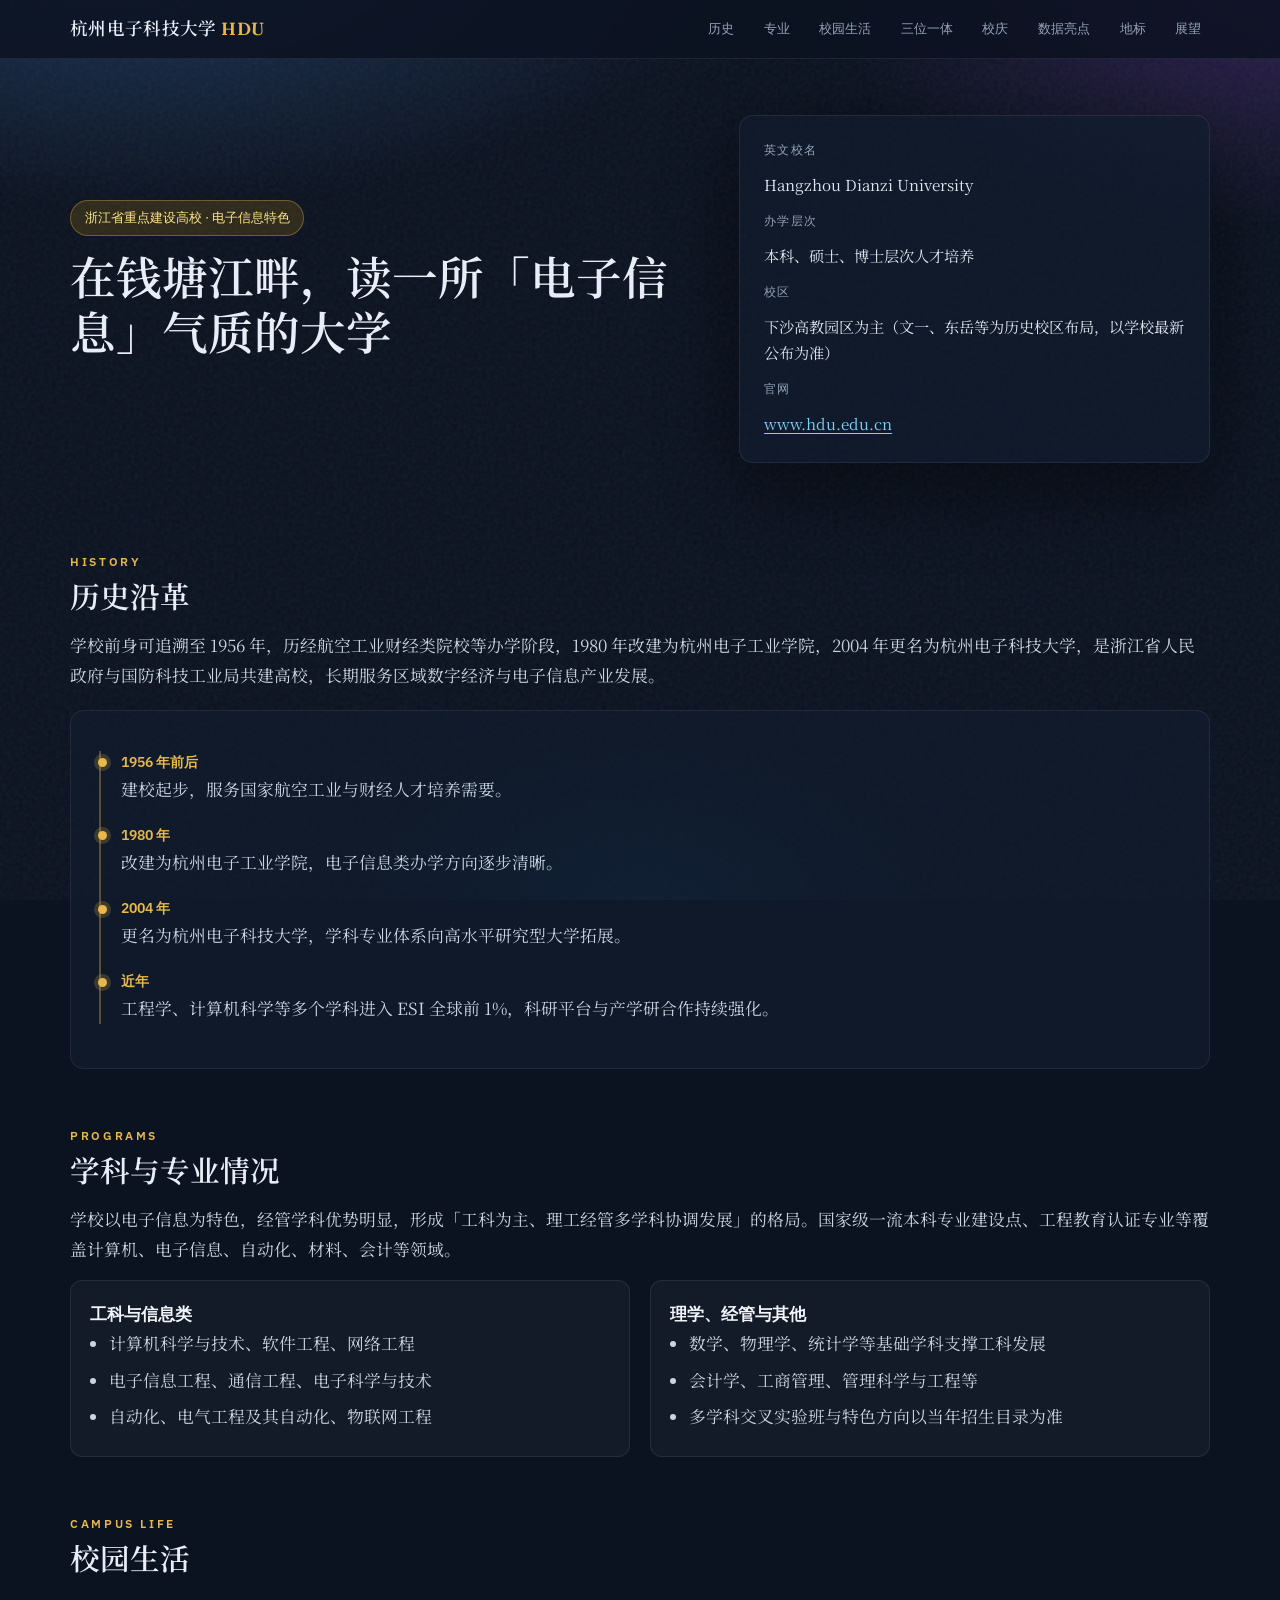
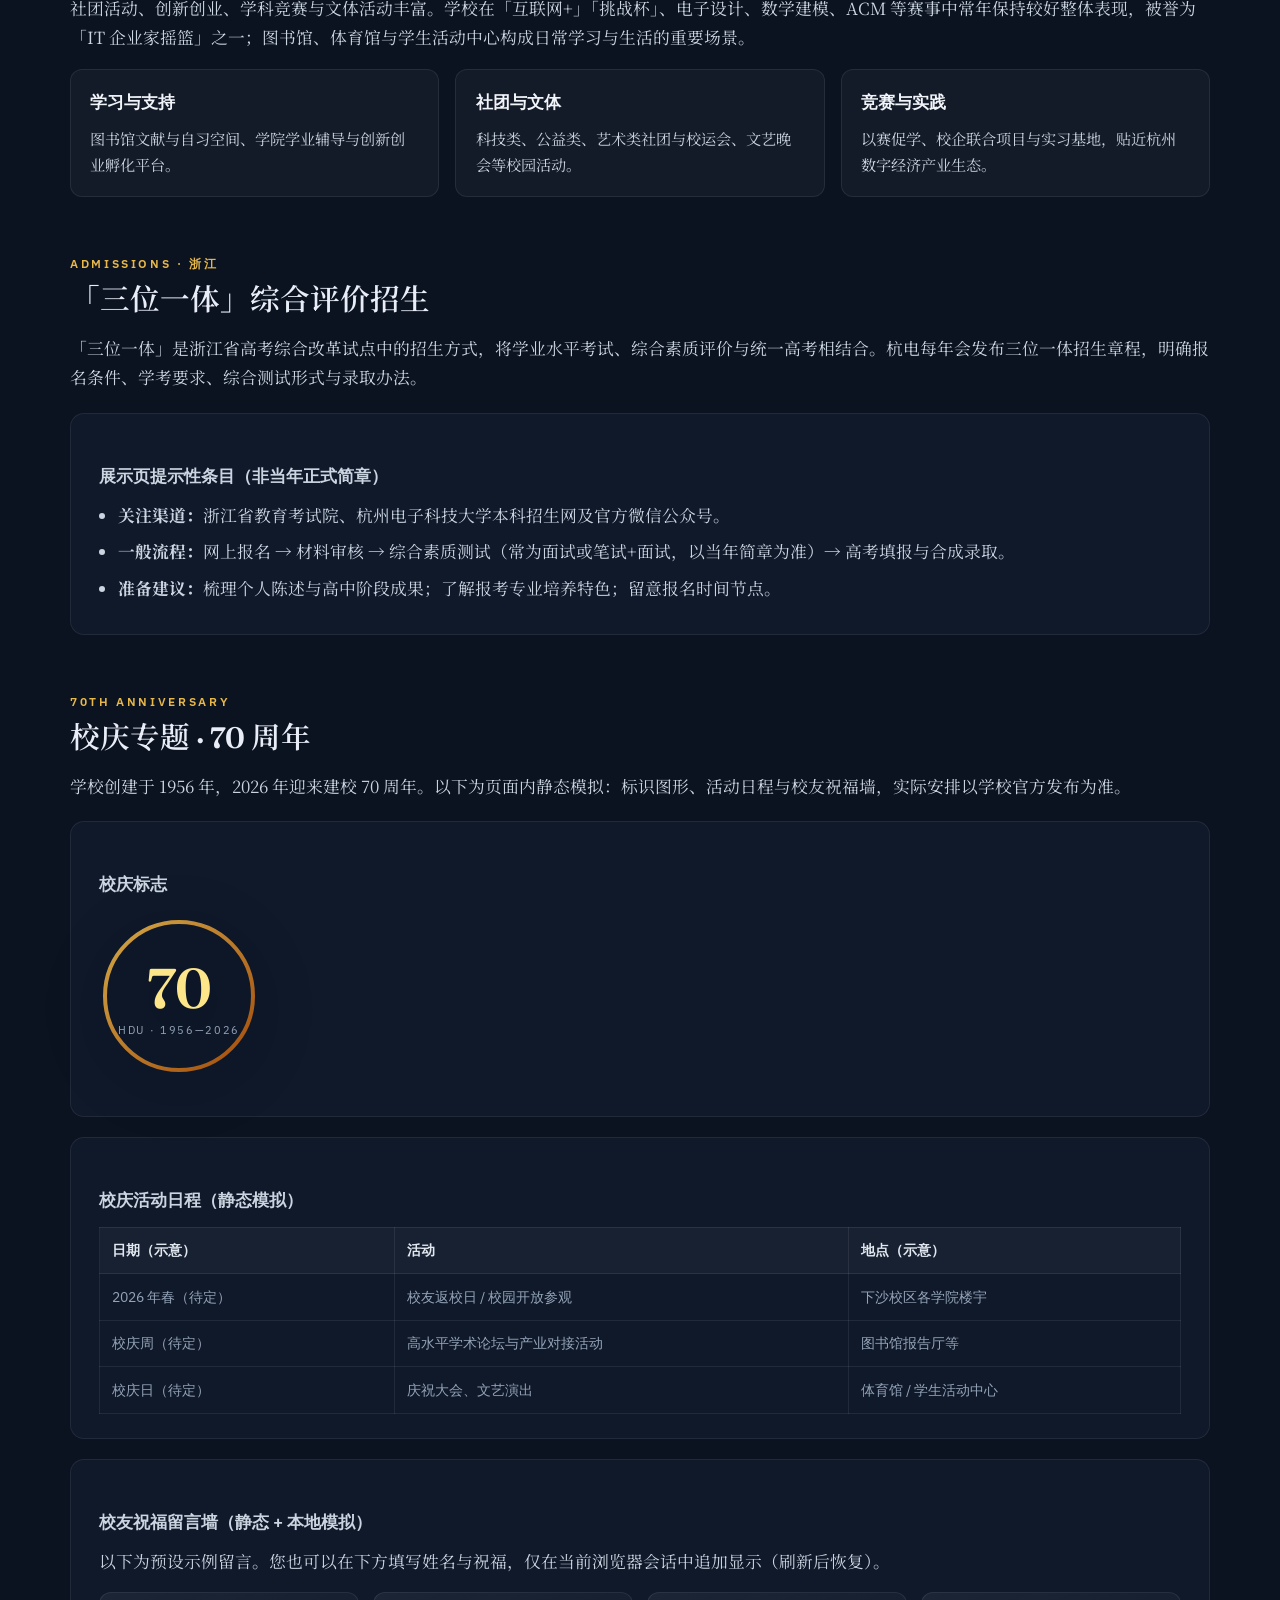
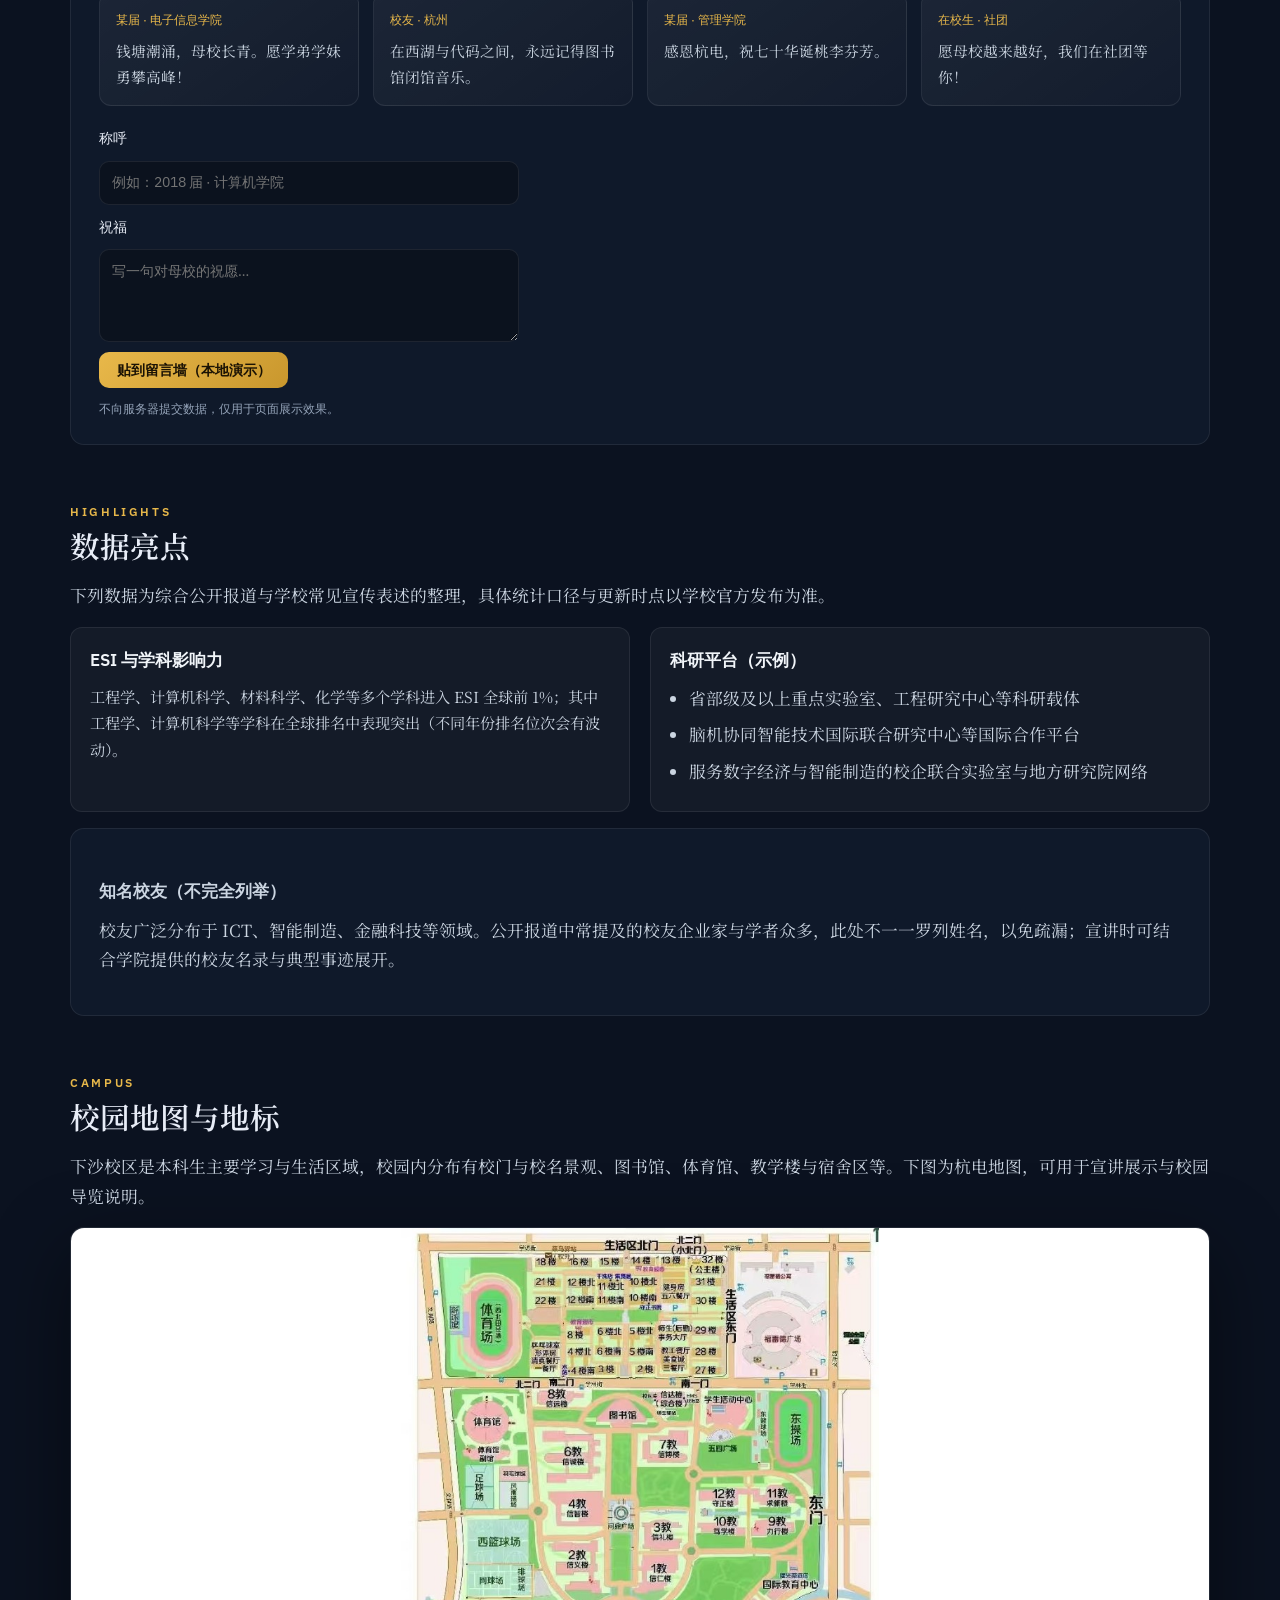
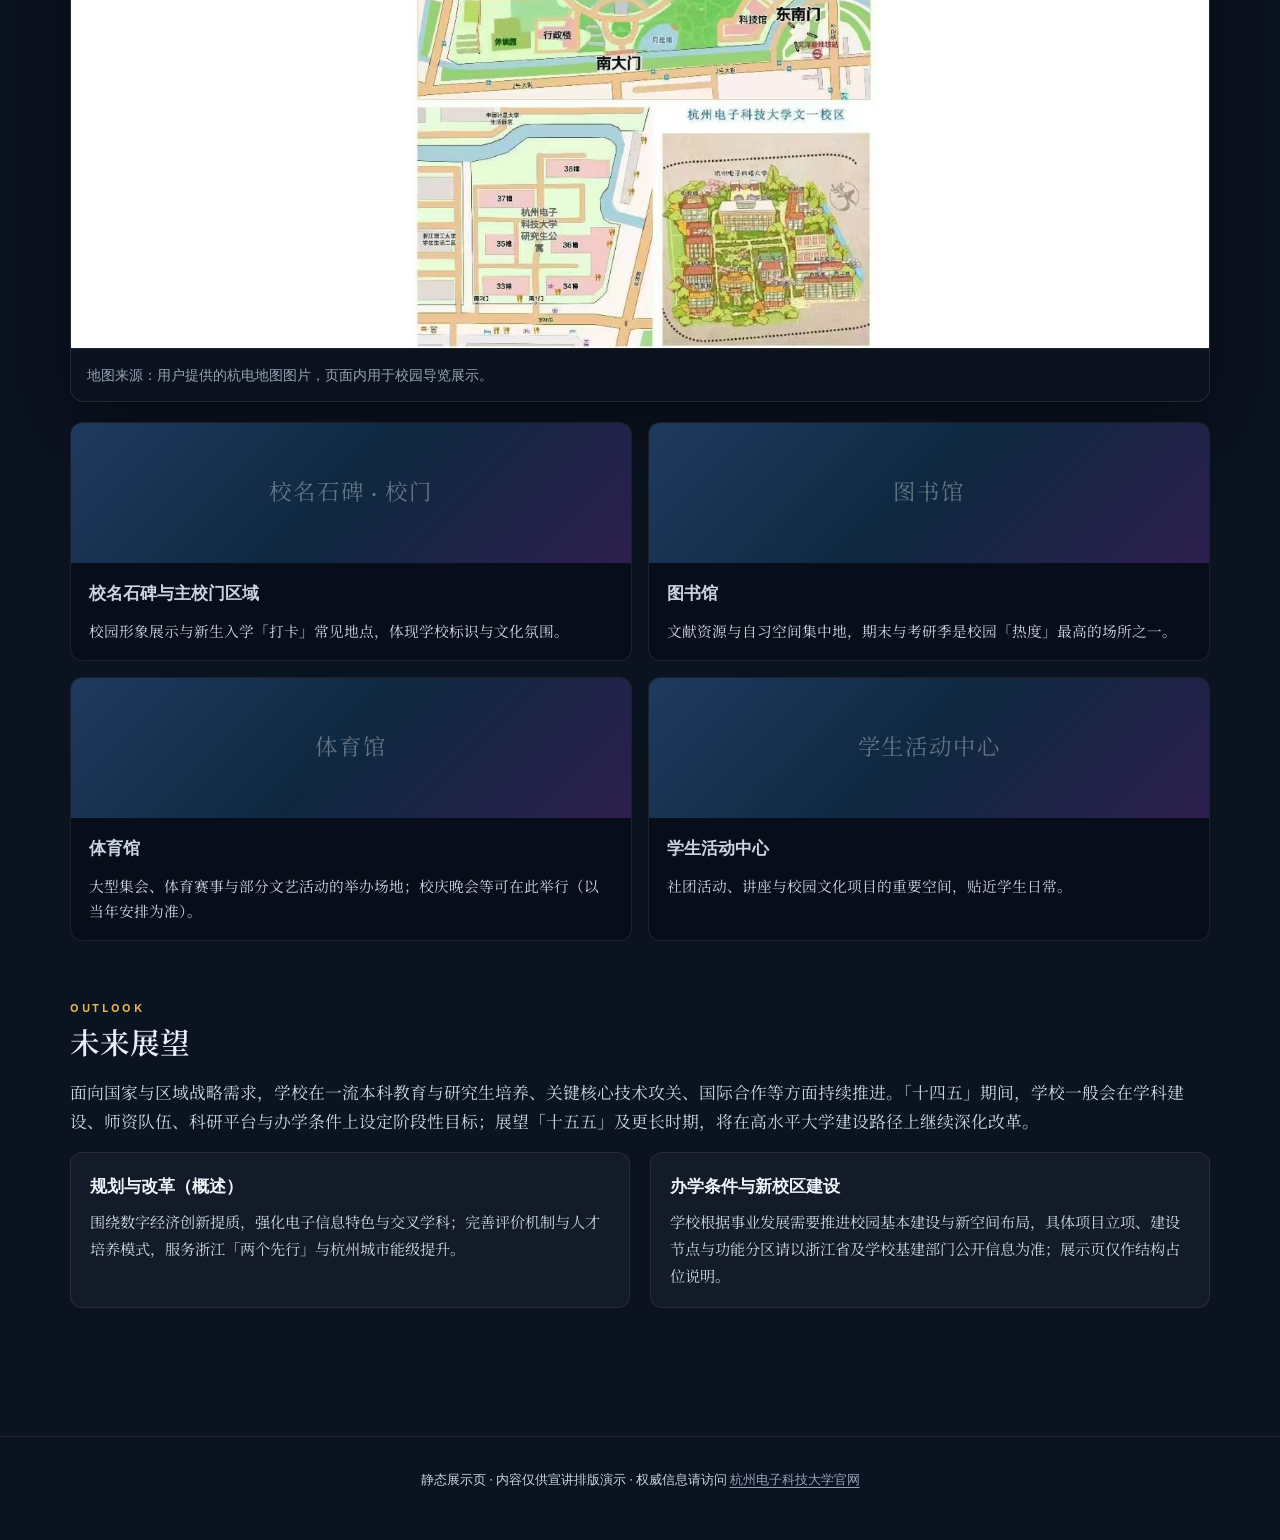
==== commit e2c5df1b: "feat：merge" ====
--- a/index.html
+++ b/index.html
@@ -10,17 +10,17 @@
   <link href="https://fonts.googleapis.com/css2?family=Fraunces:ital,opsz,wght@0,9..144,500;1,9..144,500&family=Noto+Serif+SC:wght@400;600;700&family=IBM+Plex+Sans:wght@400;500;600&display=swap" rel="stylesheet" />
   <style>
     :root {
-      --bg-deep: #eaf6ff;
-      --bg-panel: rgba(255, 255, 255, 0.84);
-      --bg-card: rgba(255, 255, 255, 0.92);
-      --stroke: rgba(29, 78, 216, 0.16);
-      --text: #16324f;
-      --muted: #4c6786;
-      --accent: #2f80ed;
-      --accent-dim: rgba(47, 128, 237, 0.18);
-      --link: #1d4ed8;
+      --bg-deep: #0b1220;
+      --bg-panel: rgba(17, 28, 47, 0.72);
+      --bg-card: rgba(255, 255, 255, 0.04);
+      --stroke: rgba(255, 255, 255, 0.08);
+      --text: #e8edf7;
+      --muted: #94a3b8;
+      --accent: #e8b84a;
+      --accent-dim: #b8860b33;
+      --link: #7dd3fc;
       --radius: 14px;
-      --shadow: 0 18px 38px rgba(30, 64, 175, 0.16);
+      --shadow: 0 24px 80px rgba(0, 0, 0, 0.45);
       --font-display: "Fraunces", "Noto Serif SC", Georgia, serif;
       --font-body: "Noto Serif SC", "Source Han Serif SC", serif;
       --font-ui: "IBM Plex Sans", system-ui, sans-serif;
@@ -51,9 +51,9 @@
       inset: 0;
       z-index: -2;
       background:
-        radial-gradient(ellipse 90% 60% at 10% -10%, #c7e7ff 0%, transparent 55%),
-        radial-gradient(ellipse 70% 50% at 100% 0%, #d8e9ff 0%, transparent 50%),
-        radial-gradient(ellipse 50% 40% at 50% 100%, #d7f3ff 0%, transparent 45%),
+        radial-gradient(ellipse 90% 60% at 10% -10%, #1e3a5f 0%, transparent 55%),
+        radial-gradient(ellipse 70% 50% at 100% 0%, #2d1f4e 0%, transparent 50%),
+        radial-gradient(ellipse 50% 40% at 50% 100%, #0d2840 0%, transparent 45%),
         var(--bg-deep);
     }
 
@@ -61,7 +61,7 @@
       position: fixed;
       inset: 0;
       z-index: -1;
-      opacity: 0.03;
+      opacity: 0.06;
       pointer-events: none;
       background-image: url("data:image/svg+xml,%3Csvg viewBox='0 0 256 256' xmlns='http://www.w3.org/2000/svg'%3E%3Cfilter id='n'%3E%3CfeTurbulence type='fractalNoise' baseFrequency='0.85' numOctaves='4' stitchTiles='stitch'/%3E%3C/filter%3E%3Crect width='100%25' height='100%25' filter='url(%23n)'/%3E%3C/svg%3E");
     }
@@ -73,7 +73,7 @@
     }
 
     a:hover {
-      color: #1e40af;
+      color: #bae6fd;
     }
 
     .skip {
@@ -96,7 +96,7 @@
       top: 0;
       z-index: 100;
       backdrop-filter: blur(14px);
-      background: rgba(236, 248, 255, 0.9);
+      background: rgba(11, 18, 32, 0.82);
       border-bottom: 1px solid var(--stroke);
     }
 
@@ -145,14 +145,8 @@
     nav.anchor-nav a:hover,
     nav.anchor-nav a:focus-visible {
       color: var(--text);
-      background: rgba(47, 128, 237, 0.12);
+      background: rgba(255, 255, 255, 0.06);
       outline: none;
-    }
-
-    nav.anchor-nav a.is-active {
-      color: var(--text);
-      background: rgba(47, 128, 237, 0.22);
-      font-weight: 600;
     }
 
     /* Layout */
@@ -168,44 +162,13 @@
       margin-bottom: 1rem;
     }
 
-    /* Section rhythm: subtle bands + faint dividers (full-bleed within .wrap) */
-    main.wrap > section {
-      margin-left: -1.25rem;
-      margin-right: -1.25rem;
-      padding-left: 1.25rem;
-      padding-right: 1.25rem;
-      padding-bottom: 0.35rem;
-    }
-
-    main.wrap > section + section {
-      border-top: 1px solid rgba(29, 78, 216, 0.09);
-    }
-
-    main.wrap > section:nth-child(odd) {
-      background: linear-gradient(
-        165deg,
-        rgba(255, 255, 255, 0.55) 0%,
-        rgba(244, 250, 255, 0.35) 45%,
-        rgba(234, 244, 255, 0.12) 100%
-      );
-    }
-
-    main.wrap > section:nth-child(even) {
-      background: linear-gradient(
-        165deg,
-        rgba(218, 236, 255, 0.42) 0%,
-        rgba(228, 242, 255, 0.28) 50%,
-        rgba(236, 248, 255, 0.14) 100%
-      );
-    }
-
     .section-label {
       font-family: var(--font-ui);
-      font-size: 0.78rem;
+      font-size: 0.75rem;
       font-weight: 600;
       letter-spacing: 0.22em;
       text-transform: uppercase;
-      color: #2d6fbe;
+      color: var(--accent);
       margin-bottom: 0.5rem;
     }
 
@@ -230,12 +193,12 @@
       font-size: 1.05rem;
       font-weight: 600;
       margin: 1.5rem 0 0.6rem;
-      color: #23466d;
+      color: #cbd5e1;
     }
 
     p {
       margin: 0 0 1rem;
-      color: var(--muted);
+      color: #cbd5e1;
     }
 
     /* Hero */
@@ -258,13 +221,12 @@
       align-items: center;
       gap: 0.5rem;
       font-family: var(--font-ui);
-      font-size: 0.84rem;
-      font-weight: 600;
+      font-size: 0.8rem;
       padding: 0.35rem 0.85rem;
       border-radius: 999px;
-      background: rgba(47, 128, 237, 0.18);
-      border: 1px solid rgba(29, 78, 216, 0.35);
-      color: #134a8e;
+      background: var(--accent-dim);
+      border: 1px solid rgba(232, 184, 74, 0.35);
+      color: #fde68a;
       margin-bottom: 1rem;
     }
 
@@ -299,7 +261,7 @@
     .hero-card dd {
       margin: 0;
       font-size: 0.95rem;
-      color: #27486d;
+      color: #e2e8f0;
     }
 
     /* Panels & grids */
@@ -341,7 +303,7 @@
     }
 
     .card strong {
-      color: #14324f;
+      color: #f1f5f9;
       font-family: var(--font-ui);
       font-weight: 600;
     }
@@ -349,7 +311,7 @@
     ul.clean {
       margin: 0;
       padding-left: 1.2rem;
-      color: var(--muted);
+      color: #cbd5e1;
     }
 
     ul.clean li {
@@ -405,13 +367,13 @@
     }
 
     table.schedule th {
-      background: rgba(47, 128, 237, 0.08);
-      color: #16324f;
+      background: rgba(255, 255, 255, 0.04);
+      color: #e2e8f0;
       font-weight: 600;
     }
 
     table.schedule td {
-      color: var(--muted);
+      color: #94a3b8;
     }
 
     /* Anniversary logo */
@@ -444,12 +406,12 @@
     }
 
     .wall-card {
-      background: linear-gradient(145deg, rgba(255, 255, 255, 0.95), rgba(232, 244, 255, 0.92));
+      background: linear-gradient(145deg, rgba(255, 255, 255, 0.06), rgba(255, 255, 255, 0.02));
       border: 1px solid var(--stroke);
       border-radius: 12px;
       padding: 1rem;
       font-size: 0.92rem;
-      color: #355574;
+      color: #cbd5e1;
     }
 
     .wall-card .who {
@@ -471,7 +433,7 @@
 
     .wall-form input,
     .wall-form textarea {
-      background: rgba(255, 255, 255, 0.86);
+      background: rgba(0, 0, 0, 0.25);
       border: 1px solid var(--stroke);
       border-radius: 10px;
       padding: 0.55rem 0.75rem;
@@ -488,8 +450,8 @@
       border-radius: 10px;
       border: none;
       cursor: pointer;
-      background: linear-gradient(135deg, #5aa5ff, #2f80ed);
-      color: #f8fbff;
+      background: linear-gradient(135deg, #e8b84a, #c9972d);
+      color: #1a1204;
     }
 
     .wall-form button:hover {
@@ -504,7 +466,7 @@
     /* Landmarks */
     .landmark-grid {
       display: grid;
-      gap: 1.35rem;
+      gap: 1rem;
       grid-template-columns: 1fr;
     }
 
@@ -515,131 +477,22 @@
     }
 
     .landmark {
-      position: relative;
       border-radius: 12px;
       overflow: hidden;
       border: 1px solid var(--stroke);
-      background: rgba(255, 255, 255, 0.75);
-      box-shadow: 0 6px 20px rgba(30, 64, 175, 0.1);
-      transition: transform 0.4s cubic-bezier(0.22, 1, 0.36, 1), box-shadow 0.4s ease;
-    }
-
-    .landmark:hover {
-      transform: scale(1.035);
-      box-shadow: 0 22px 48px rgba(30, 64, 175, 0.22);
-      z-index: 2;
+      background: rgba(0, 0, 0, 0.2);
     }
 
     .landmark-visual {
+      height: 140px;
+      background: linear-gradient(135deg, #1e3a5f, #0f2840 50%, #2d1f4e);
       display: flex;
       align-items: center;
       justify-content: center;
-      min-height: 200px;
-      max-height: 300px;
-      margin: 0;
-      padding: 0.65rem 0.5rem;
-      background: linear-gradient(180deg, #f0f7ff 0%, #e2eef9 100%);
-      overflow: hidden;
-    }
-
-    .landmark-visual img {
-      display: block;
-      max-width: 100%;
-      max-height: 260px;
-      width: auto;
-      height: auto;
-      object-fit: contain;
-      transition: transform 0.45s cubic-bezier(0.22, 1, 0.36, 1);
-    }
-
-    .landmark:hover .landmark-visual img {
-      transform: scale(1.06);
-    }
-
-    @media (prefers-reduced-motion: reduce) {
-      .landmark,
-      .landmark-visual img {
-        transition: none;
-      }
-
-      .landmark:hover {
-        transform: none;
-      }
-
-      .landmark:hover .landmark-visual img {
-        transform: none;
-      }
-    }
-
-    /* Collapsible sources */
-    .sources-section details {
-      border: 1px solid var(--stroke);
-      border-radius: var(--radius);
-      background: var(--bg-panel);
-      box-shadow: 0 8px 28px rgba(30, 64, 175, 0.08);
-    }
-
-    .sources-section summary {
-      list-style: none;
-      display: flex;
-      flex-wrap: wrap;
-      align-items: center;
-      justify-content: space-between;
-      gap: 0.5rem 1rem;
-      padding: 1rem 1.25rem;
-      cursor: pointer;
-      font-family: var(--font-ui);
-      font-weight: 600;
-      color: #16324f;
-      user-select: none;
-    }
-
-    .sources-section summary::-webkit-details-marker {
-      display: none;
-    }
-
-    .sources-section summary::after {
-      content: "▼";
-      font-size: 0.65rem;
-      color: var(--muted);
-      transition: transform 0.25s ease;
-      flex-shrink: 0;
-    }
-
-    .sources-section details[open] summary::after {
-      transform: rotate(-180deg);
-    }
-
-    .sources-section summary:focus-visible {
-      outline: 2px solid var(--accent);
-      outline-offset: 2px;
-      border-radius: 8px;
-    }
-
-    .sources-section .sources-lead {
-      flex: 1;
-      min-width: 12rem;
-    }
-
-    .sources-section .sources-inner {
-      padding: 0 1.25rem 1.2rem;
-      border-top: 1px solid var(--stroke);
-    }
-
-    .sources-section .sources-list {
-      margin: 0.85rem 0 0;
-      padding-left: 1.15rem;
-      color: var(--muted);
-      font-size: 0.95rem;
-    }
-
-    .sources-section .sources-list li {
-      margin-bottom: 0.55rem;
-    }
-
-    .sources-section .sources-list strong {
-      color: #23466d;
-      font-weight: 600;
+      font-family: var(--font-display);
+      font-size: 1.4rem;
+      color: rgba(255, 255, 255, 0.35);
+      letter-spacing: 0.08em;
     }
 
     .landmark-body {
@@ -661,22 +514,6 @@
       box-shadow: var(--shadow);
     }
 
-    .map-box .lightbox-trigger {
-      display: block;
-      width: 100%;
-      margin: 0;
-      padding: 0;
-      border: none;
-      background: #ffffff;
-      cursor: zoom-in;
-      line-height: 0;
-    }
-
-    .map-box .lightbox-trigger:focus-visible {
-      outline: 3px solid var(--accent);
-      outline-offset: 2px;
-    }
-
     .map-box img {
       display: block;
       width: 100%;
@@ -686,293 +523,14 @@
       background: #ffffff;
     }
 
-    .landmark-visual .lightbox-trigger {
-      display: flex;
-      align-items: center;
-      justify-content: center;
-      width: 100%;
-      min-height: 200px;
-      max-height: 300px;
-      margin: 0;
-      padding: 0.65rem 0.5rem;
-      border: none;
-      background: transparent;
-      cursor: zoom-in;
-      box-sizing: border-box;
-    }
-
-    .landmark-visual .lightbox-trigger:focus-visible {
-      outline: 2px solid var(--accent);
-      outline-offset: 2px;
-    }
-
     .map-caption {
       margin: 0;
       padding: 0.85rem 1rem;
       border-top: 1px solid var(--stroke);
-      background: rgba(255, 255, 255, 0.65);
+      background: rgba(0, 0, 0, 0.2);
       font-family: var(--font-ui);
       font-size: 0.88rem;
       color: var(--muted);
-    }
-
-    /* Carousel */
-    .carousel {
-      margin-top: 1rem;
-      border-radius: var(--radius);
-      border: 1px solid var(--stroke);
-      background: linear-gradient(140deg, rgba(255, 255, 255, 0.9), rgba(225, 241, 255, 0.85));
-      overflow: hidden;
-      box-shadow: var(--shadow);
-    }
-
-    .carousel-track {
-      position: relative;
-      overflow: hidden;
-    }
-
-    .carousel-slide {
-      display: grid;
-      grid-template-columns: 1fr;
-      align-items: start;
-      align-content: start;
-      padding: 1.25rem 1.25rem 1rem;
-      gap: 1rem;
-      box-sizing: border-box;
-      width: 100%;
-      transition: opacity 700ms ease, transform 700ms cubic-bezier(0.22, 1, 0.36, 1);
-    }
-
-    .carousel-slide:not(.is-active) {
-      position: absolute;
-      inset: 0;
-      opacity: 0;
-      transform: translateX(42px) scale(0.985);
-      pointer-events: none;
-    }
-
-    .carousel-slide.is-before:not(.is-active) {
-      transform: translateX(-42px) scale(0.985);
-    }
-
-    .carousel-slide.is-active {
-      position: relative;
-      z-index: 1;
-      opacity: 1;
-      transform: translateX(0) scale(1);
-      pointer-events: auto;
-    }
-
-    @media (min-width: 760px) {
-      .carousel-slide {
-        grid-template-columns: 1.05fr 0.95fr;
-        align-items: start;
-      }
-    }
-
-    .slide-visual {
-      align-self: start;
-      width: 100%;
-      max-height: min(38vh, 300px);
-      aspect-ratio: 16 / 10;
-      border-radius: 12px;
-      border: 1px solid rgba(255, 255, 255, 0.65);
-      box-shadow: 0 10px 26px rgba(30, 64, 175, 0.2);
-      overflow: hidden;
-      background: #e8f0fa;
-      transition: box-shadow 0.35s ease, transform 0.35s ease;
-      will-change: transform;
-    }
-
-    .slide-visual:hover {
-      box-shadow: 0 18px 42px rgba(30, 64, 175, 0.38), 0 4px 12px rgba(15, 45, 90, 0.12);
-      transform: translateY(-2px);
-    }
-
-    .slide-visual:focus-within {
-      box-shadow: 0 18px 42px rgba(30, 64, 175, 0.38), 0 4px 12px rgba(15, 45, 90, 0.12);
-    }
-
-    .slide-visual img {
-      display: block;
-      width: 100%;
-      height: 100%;
-      min-height: 0;
-      object-fit: cover;
-      object-position: center;
-      transform: scale(1);
-      transition: transform 0.45s cubic-bezier(0.22, 1, 0.36, 1);
-    }
-
-    .slide-visual:hover img {
-      transform: scale(1.06);
-    }
-
-    .slide-content h3 {
-      margin-top: 0;
-      margin-bottom: 0.5rem;
-      color: #173a60;
-    }
-
-    .slide-content p {
-      margin-bottom: 0;
-      color: #3d5f81;
-      font-size: 0.92rem;
-      line-height: 1.65;
-    }
-
-    .carousel-controls {
-      position: relative;
-      z-index: 3;
-      display: flex;
-      justify-content: space-between;
-      align-items: center;
-      padding: 0.75rem 1rem 1rem;
-      border-top: 1px solid var(--stroke);
-      background: linear-gradient(180deg, rgba(255, 255, 255, 0.55), rgba(245, 250, 255, 0.98));
-    }
-
-    .carousel-btn {
-      border: 1px solid var(--stroke);
-      background: rgba(255, 255, 255, 0.86);
-      color: #1f4d7a;
-      border-radius: 999px;
-      padding: 0.35rem 0.75rem;
-      font-family: var(--font-ui);
-      font-size: 0.82rem;
-      cursor: pointer;
-      transition: background 200ms ease, transform 200ms ease;
-    }
-
-    .carousel-btn:hover {
-      background: #eef6ff;
-      transform: translateY(-1px);
-    }
-
-    .carousel-dots {
-      display: flex;
-      align-items: center;
-      gap: 0.4rem;
-    }
-
-    .carousel-dot {
-      width: 9px;
-      height: 9px;
-      border-radius: 50%;
-      border: none;
-      cursor: pointer;
-      background: rgba(79, 137, 199, 0.35);
-      transition: transform 200ms ease, background 200ms ease;
-    }
-
-    .carousel-dot.is-active {
-      background: #2f80ed;
-      transform: scale(1.15);
-    }
-
-    /* Back to top */
-    .back-to-top {
-      position: fixed;
-      right: 1.1rem;
-      bottom: 1.1rem;
-      z-index: 90;
-      width: 2.65rem;
-      height: 2.65rem;
-      border-radius: 50%;
-      border: 1px solid var(--stroke);
-      background: rgba(255, 255, 255, 0.95);
-      color: #1e4d8c;
-      font-family: var(--font-ui);
-      font-size: 1.15rem;
-      font-weight: 600;
-      line-height: 1;
-      cursor: pointer;
-      box-shadow: 0 8px 24px rgba(30, 64, 175, 0.18);
-      transition: transform 0.2s ease, box-shadow 0.2s ease, opacity 0.25s ease;
-    }
-
-    .back-to-top:hover {
-      transform: translateY(-2px);
-      box-shadow: 0 12px 28px rgba(30, 64, 175, 0.25);
-    }
-
-    .back-to-top:focus-visible {
-      outline: 2px solid var(--accent);
-      outline-offset: 2px;
-    }
-
-    .back-to-top[hidden] {
-      display: none;
-    }
-
-    /* Lightbox */
-    .lightbox {
-      position: fixed;
-      inset: 0;
-      z-index: 200;
-      display: flex;
-      align-items: center;
-      justify-content: center;
-      padding: 1rem;
-      background: rgba(15, 35, 60, 0.88);
-      backdrop-filter: blur(4px);
-    }
-
-    .lightbox[hidden] {
-      display: none;
-    }
-
-    .lightbox-inner {
-      position: relative;
-      max-width: min(96vw, 1400px);
-      max-height: 92vh;
-      display: flex;
-      align-items: center;
-      justify-content: center;
-    }
-
-    .lightbox-inner img {
-      max-width: 100%;
-      max-height: 88vh;
-      width: auto;
-      height: auto;
-      object-fit: contain;
-      border-radius: 8px;
-      box-shadow: 0 24px 60px rgba(0, 0, 0, 0.45);
-    }
-
-    .lightbox-close {
-      position: absolute;
-      top: -0.25rem;
-      right: -0.25rem;
-      width: 2.5rem;
-      height: 2.5rem;
-      border: none;
-      border-radius: 50%;
-      background: rgba(255, 255, 255, 0.95);
-      color: #16324f;
-      font-size: 1.5rem;
-      line-height: 1;
-      cursor: pointer;
-      box-shadow: 0 4px 14px rgba(0, 0, 0, 0.2);
-      transition: transform 0.15s ease, background 0.15s ease;
-    }
-
-    .lightbox-close:hover {
-      background: #fff;
-      transform: scale(1.06);
-    }
-
-    .lightbox-close:focus-visible {
-      outline: 2px solid var(--accent);
-      outline-offset: 2px;
-    }
-
-    @media (max-width: 520px) {
-      .lightbox-close {
-        top: 0.25rem;
-        right: 0.25rem;
-      }
     }
 
     footer {
@@ -986,7 +544,7 @@
     }
 
     footer a {
-      color: #4c6786;
+      color: #94a3b8;
     }
   </style>
 </head>
@@ -999,7 +557,6 @@
     <div class="header-inner">
       <a class="brand" href="#hero">杭州电子科技大学 <span>HDU</span></a>
       <nav class="anchor-nav" aria-label="页面锚点导航">
-        <a href="#gallery">轮播</a>
         <a href="#history">历史</a>
         <a href="#majors">专业</a>
         <a href="#life">校园生活</a>
@@ -1036,102 +593,32 @@
       </aside>
     </section>
 
-    <!-- Carousel -->
-    <section id="gallery" aria-labelledby="gallery-title">
-      <div class="section-label">Moments</div>
-      <h2 id="gallery-title">校园轮播图</h2>
-      <p>
-        以下三帧依次展示前沿科学技术研究中心、藤廊寄梦与问鼎广场。适合宣讲投屏；支持自动播放，也可手动切换。
-      </p>
-      <div class="carousel" id="campus-carousel" aria-roledescription="carousel" aria-label="杭电校园地标轮播">
-        <div class="carousel-track">
-          <article class="carousel-slide is-active">
-            <div class="slide-visual">
-              <img src="assets/carousel-research-center.png" alt="杭州电子科技大学前沿科学技术研究中心建筑与静水面倒影" width="800" height="500" loading="lazy" />
-            </div>
-            <div class="slide-content">
-              <h3>前沿科学技术研究中心</h3>
-              <p>
-                建筑以赤陶色竖向肌理与玻璃带相间，基座为浅灰石材，立面节奏清晰，呈现现代科研楼宇的克制与力量感。前方静水如镜，将楼体与晴空倒映其中，步行与骑行动线穿行其间，既是校园地标，也象征面向前沿、开放协作的科研氛围。墙面上中英文标识「Research Center for Advanced Science and Technology」点明这里汇聚交叉学科与创新团队。
-              </p>
-            </div>
-          </article>
-          <article class="carousel-slide">
-            <div class="slide-visual">
-              <img src="assets/carousel-vine-corridor.png" alt="杭州电子科技大学藤廊寄梦长廊与绿荫花影" width="800" height="500" loading="lazy" />
-            </div>
-            <div class="slide-content">
-              <h3>藤廊寄梦</h3>
-              <p>
-                长廊以灰蓝立柱与坡顶构成透视深远的轴线，两侧设石凳，藤蔓沿梁架攀援垂落，阳光穿过叶隙在地面投下韵律般的影子。春秋叶色更替时，廊下光影与落叶一同变化，是读书、小憩与散步的静谧角落。「寄梦」二字，恰合学子在此沉淀心事、安放理想的情境，也是校园人文与自然交融的一抹温柔记忆。
-              </p>
-            </div>
-          </article>
-          <article class="carousel-slide">
-            <div class="slide-visual">
-              <img src="assets/carousel-wending-plaza.png" alt="杭州电子科技大学问鼎广场与中央主题雕塑" width="800" height="500" loading="lazy" />
-            </div>
-            <div class="slide-content">
-              <h3>问鼎广场</h3>
-              <p>
-                广场开阔，中央矗立着由立柱、环形结构与向上尖塔共同组成的主题雕塑，拾级而上可环绕观赏，寓意攀登与问鼎。铺地、绿篱与远处红砖教学楼形成层次分明的校园天际线；晴空下云带舒展，空间庄重而不失活力。作为师生集会、活动与留影的核心场所，这里常被视为杭电精神气质的集中写照。
-              </p>
-            </div>
-          </article>
-        </div>
-        <div class="carousel-controls">
-          <button class="carousel-btn" type="button" id="carousel-prev" aria-label="上一张">上一张</button>
-          <div class="carousel-dots" id="carousel-dots" aria-label="轮播分页"></div>
-          <button class="carousel-btn" type="button" id="carousel-next" aria-label="下一张">下一张</button>
-        </div>
-      </div>
-    </section>
-
     <!-- History -->
     <section id="history" aria-labelledby="history-title">
       <div class="section-label">History</div>
       <h2 id="history-title">历史沿革</h2>
       <p>
-        学校肇始于 1956 年创建的杭州航空工业财经学校，后续经历杭州航空工业学校、浙江电机专科学校、杭州无线电工业学校等阶段。1980 年改建为杭州电子工业学院，2004 年更名为杭州电子科技大学，形成了电子信息特色鲜明、理工经管多学科协同发展的办学格局。
-      </p>
-      <p>
-        从隶属关系看，学校先后历经中央多个工业系统主管时期和浙江省属高校发展阶段，办学定位始终紧贴国家信息产业与区域数字经济需求。进入新阶段后，学校持续推进高水平大学建设，并在 2025 年发布 70 周年校庆公告（第一号），明确以 2026 年建校七十周年为重要节点，系统回顾校史、凝聚校友与社会力量。
+        学校前身可追溯至 1956 年，历经航空工业财经类院校等办学阶段，1980 年改建为杭州电子工业学院，2004 年更名为杭州电子科技大学，是浙江省人民政府与国防科技工业局共建高校，长期服务区域数字经济与电子信息产业发展。
       </p>
       <div class="panel">
         <div class="timeline">
           <div class="timeline-item">
-            <div class="year">1956—1973</div>
-            <p>学校创建并多次更名与调整，先后出现“杭州航空工业财经学校”“杭州航空工业学校”“浙江电机专科学校”“杭州无线电工业管理学校”等校名。</p>
+            <div class="year">1956 年前后</div>
+            <p>建校起步，服务国家航空工业与财经人才培养需要。</p>
           </div>
           <div class="timeline-item">
-            <div class="year">1973—1980</div>
-            <p>恢复办学并使用“杭州无线电工业学校”校名，逐步回归高等教育发展主线。</p>
+            <div class="year">1980 年</div>
+            <p>改建为杭州电子工业学院，电子信息类办学方向逐步清晰。</p>
           </div>
           <div class="timeline-item">
-            <div class="year">1980—2004</div>
-            <p>改建为杭州电子工业学院，电子信息人才培养体系加快成型，服务行业和地方发展的能力持续增强。</p>
+            <div class="year">2004 年</div>
+            <p>更名为杭州电子科技大学，学科专业体系向高水平研究型大学拓展。</p>
           </div>
           <div class="timeline-item">
-            <div class="year">2004—至今</div>
-            <p>更名为杭州电子科技大学后，学校在学科建设、人才培养与科研平台上持续拓展，逐步形成高水平研究型大学建设路径。</p>
+            <div class="year">近年</div>
+            <p>工程学、计算机科学等多个学科进入 ESI 全球前 1%，科研平台与产学研合作持续强化。</p>
           </div>
-          <div class="timeline-item">
-            <div class="year">2025—2026（校庆节点）</div>
-            <p>发布“70 周年校庆公告（第一号）”，提出“钱塘潮涌，‘芯’火相承”主题，面向 2026 年校庆开展系列学术与文化活动筹备。</p>
-          </div>
-        </div>
-      </div>
-      <div class="panel">
-        <h3>校史关键脉络</h3>
-        <ul class="clean">
-          <li><strong>建校起点：</strong>1956 年创建，办学起源与国家工业体系人才需求紧密相关。</li>
-          <li><strong>校名演进：</strong>校史沿革显示学校曾经历多次更名与管理体制调整，反映了不同时期的国家产业布局与教育管理变化。</li>
-          <li><strong>学院到大学：</strong>1980 年“杭州电子工业学院”阶段奠定电子信息特色，2004 年更名“杭州电子科技大学”后综合实力进一步提升。</li>
-          <li><strong>七十周年节点：</strong>2025 年校庆公告发布，明确 2026 年金秋迎来建校 70 周年并邀请校友返校共襄盛举。</li>
-        </ul>
-        <p style="margin-bottom: 0; font-size: 0.9rem;">
-          参考来源见页面底部「<a href="#sources">资料来源</a>」（含校史沿革网页与校庆相关报道链接）。
-        </p>
+        </div>
       </div>
     </section>
 
@@ -1140,7 +627,7 @@
       <div class="section-label">Programs</div>
       <h2 id="majors-title">学科与专业情况</h2>
       <p>
-        学校以电子信息为特色，经管学科优势明显，形成「工科为主、理工经管多学科协调发展」的格局。根据官方公开资料，学校现有 48 个本科招生专业，其中国家级一流本科专业建设点 22 个、省级一流本科专业建设点 22 个，11 个专业通过工程教育专业认证。
+        学校以电子信息为特色，经管学科优势明显，形成「工科为主、理工经管多学科协调发展」的格局。国家级一流本科专业建设点、工程教育认证专业等覆盖计算机、电子信息、自动化、材料、会计等领域。
       </p>
       <div class="grid-2">
         <div class="card">
@@ -1159,68 +646,6 @@
             <li>多学科交叉实验班与特色方向以当年招生目录为准</li>
           </ul>
         </div>
-      </div>
-      <div class="panel" style="margin-top: 1rem;">
-        <h3>官方培养与专业建设信息</h3>
-        <div class="grid-3" style="margin-top: 0.6rem;">
-          <div class="card">
-            <strong>本科专业规模</strong>
-            <p style="margin: 0.5rem 0 0; font-size: 0.95rem;">48 个本科招生专业，覆盖电子信息、计算机、自动化、经管、法学、人文与艺术等方向。</p>
-          </div>
-          <div class="card">
-            <strong>一流专业建设点</strong>
-            <p style="margin: 0.5rem 0 0; font-size: 0.95rem;">国家级 22 个、省级 22 个；另有国家级特色专业建设点与卓越工程师教育培养计划试点专业。</p>
-          </div>
-          <div class="card">
-            <strong>升学通道</strong>
-            <p style="margin: 0.5rem 0 0; font-size: 0.95rem;">学校具有硕士推免权，支持本校深造、双一流院校升学与出国（境）留学等多元路径。</p>
-          </div>
-        </div>
-      </div>
-      <div class="panel" style="margin-top: 1rem;">
-        <h3>升学与就业指标（官方口径）</h3>
-        <table class="schedule">
-          <thead>
-            <tr>
-              <th scope="col">指标</th>
-              <th scope="col">数值</th>
-              <th scope="col">说明</th>
-            </tr>
-          </thead>
-          <tbody>
-            <tr>
-              <td>校本部本科毕业去向落实率（2023 届）</td>
-              <td>95.11%</td>
-              <td>教育部口径已将“就业率”统一调整为“毕业去向落实率”。</td>
-            </tr>
-            <tr>
-              <td>校本部本科升学率（含出国出境，2023 届）</td>
-              <td>41.88%</td>
-              <td>升学人数 1731 人；其中本校与双一流院校为主要去向。</td>
-            </tr>
-            <tr>
-              <td>校本部本科国内升学占比（2023 届）</td>
-              <td>36.44%</td>
-              <td>对应毕业去向分类中的“国内升学”。</td>
-            </tr>
-            <tr>
-              <td>校本部本科出国（境）占比（2023 届）</td>
-              <td>5.44%</td>
-              <td>对应毕业去向分类中的“出国出境”。</td>
-            </tr>
-            <tr>
-              <td>保研率（推免比例）</td>
-              <td>以学院当年公示为准</td>
-              <td>学校具备推免资格，但具体推免名额与比例按学院、年度与政策动态发布。</td>
-            </tr>
-          </tbody>
-        </table>
-        <p style="margin: 0.75rem 0 0; font-size: 0.9rem;">
-          示例专业毕业去向落实率（2023 届，校本部本科）：通信工程 99.62%、计算机科学与技术（计算机学院）94.69%、电子信息工程 99.07%、网络空间安全 100%、集成电路设计与集成系统 100%。
-        </p>
-        <p style="margin: 0.5rem 0 0; font-size: 0.88rem;">
-          指标出处与完整链接见页面底部「<a href="#sources">资料来源</a>」。
-        </p>
       </div>
     </section>
 
@@ -1374,57 +799,39 @@
       <div class="section-label">Campus</div>
       <h2 id="landmarks-title">校园地图与地标</h2>
       <p>
-        下沙校区是本科生主要学习与生活区域，校园内分布有校门与校名景观、图书馆、体育馆、教学楼与宿舍区等。下图为杭电地图。
+        下沙校区是本科生主要学习与生活区域，校园内分布有校门与校名景观、图书馆、体育馆、教学楼与宿舍区等。下图为杭电地图，可用于宣讲展示与校园导览说明。
       </p>
       <div class="map-box">
-        <button type="button" class="lightbox-trigger" data-lightbox-src="assets/hdu-campus-map-v2.png" aria-label="点击放大查看校园地图">
-          <img src="assets/hdu-campus-map-v2.png" alt="杭州电子科技大学下沙校区地图，标注了校门、教学楼、图书馆、体育馆与生活区。" loading="lazy" />
-        </button>
+        <img src="assets/hdu-campus-map-v2.png" alt="杭州电子科技大学下沙校区地图，标注了校门、教学楼、图书馆、体育馆与生活区。" loading="lazy" />
         <p class="map-caption">地图来源：用户提供的杭电地图图片，页面内用于校园导览展示。</p>
       </div>
       <div class="landmark-grid" style="margin-top: 1.25rem;">
         <article class="landmark">
-          <div class="landmark-visual">
-            <button type="button" class="lightbox-trigger" data-lightbox-src="assets/landmark-stone.png" aria-label="放大查看：校名石碑与主校门区域">
-              <img src="assets/landmark-stone.png" alt="杭州电子科技大学校名石碑与校园建筑前的景观" loading="lazy" />
-            </button>
-          </div>
+          <div class="landmark-visual" aria-hidden="true">校名石碑 · 校门</div>
           <div class="landmark-body">
             <h3 style="margin-top: 0;">校名石碑与主校门区域</h3>
             <p>校园形象展示与新生入学「打卡」常见地点，体现学校标识与文化氛围。</p>
           </div>
         </article>
         <article class="landmark">
-          <div class="landmark-visual">
-            <button type="button" class="lightbox-trigger" data-lightbox-src="assets/landmark-library.png" aria-label="放大查看：图书馆">
-              <img src="assets/landmark-library.png" alt="杭州电子科技大学下沙校区图书馆主楼外观" loading="lazy" />
-            </button>
-          </div>
+          <div class="landmark-visual" aria-hidden="true">图书馆</div>
           <div class="landmark-body">
             <h3 style="margin-top: 0;">图书馆</h3>
             <p>文献资源与自习空间集中地，期末与考研季是校园「热度」最高的场所之一。</p>
           </div>
         </article>
         <article class="landmark">
-          <div class="landmark-visual">
-            <button type="button" class="lightbox-trigger" data-lightbox-src="assets/landmark-gym.png" aria-label="放大查看：体育馆">
-              <img src="assets/landmark-gym.png" alt="杭州电子科技大学下沙校区体育馆及周边校园鸟瞰" loading="lazy" />
-            </button>
-          </div>
+          <div class="landmark-visual" aria-hidden="true">体育馆</div>
           <div class="landmark-body">
             <h3 style="margin-top: 0;">体育馆</h3>
             <p>大型集会、体育赛事与部分文艺活动的举办场地；校庆晚会等可在此举行（以当年安排为准）。</p>
           </div>
         </article>
         <article class="landmark">
-          <div class="landmark-visual">
-            <button type="button" class="lightbox-trigger" data-lightbox-src="assets/landmark-scenery.png" aria-label="放大查看：校园美景">
-              <img src="assets/landmark-scenery.png" alt="杭州电子科技大学校园水景与建筑倒映的校园风光" loading="lazy" />
-            </button>
-          </div>
+          <div class="landmark-visual" aria-hidden="true">学生活动中心</div>
           <div class="landmark-body">
-            <h3 style="margin-top: 0;">校园美景</h3>
-            <p>湖光树影与现代楼宇相映，是日常散步与留影的常见场景，展现下沙校区的宜居环境与校园气质。</p>
+            <h3 style="margin-top: 0;">学生活动中心</h3>
+            <p>社团活动、讲座与校园文化项目的重要空间，贴近学生日常。</p>
           </div>
         </article>
       </div>
@@ -1452,236 +859,17 @@
         </div>
       </div>
     </section>
-
-    <!-- Sources -->
-    <section id="sources" class="sources-section" aria-labelledby="sources-summary-label">
-      <div class="section-label">Reference</div>
-      <details>
-        <summary id="sources-summary-label">
-          <span class="sources-lead">资料来源 · 官方与公开媒介链接汇总</span>
-        </summary>
-        <div class="sources-inner">
-          <ul class="sources-list">
-            <li>
-              <strong>学校官网：</strong>
-              <a href="https://www.hdu.edu.cn/" target="_blank" rel="noopener noreferrer">杭州电子科技大学</a>
-              （www.hdu.edu.cn）
-            </li>
-            <li>
-              <strong>本科招生：</strong>
-              <a href="https://zs.hdu.edu.cn/" target="_blank" rel="noopener noreferrer">杭州电子科技大学本科招生网</a>
-            </li>
-            <li>
-              <strong>就业服务：</strong>
-              <a href="https://job.hdu.edu.cn/" target="_blank" rel="noopener noreferrer">杭州电子科技大学就业网</a>
-            </li>
-            <li>
-              <strong>毕业生就业质量报告（示例）：</strong>
-              <a href="https://job.hdu.edu.cn/attachment/hdu/ueditor/file/20240315/1005_%E6%9D%AD%E5%B7%9E%E7%94%B5%E5%AD%90%E7%A7%91%E6%8A%80%E5%A4%A7%E5%AD%A62023%E5%B9%B4%E6%AF%95%E4%B8%9A%E7%94%9F%E5%B0%B1%E4%B8%9A%E8%B4%A8%E9%87%8F%E6%8A%A5%E5%91%8A.pdf" target="_blank" rel="noopener noreferrer">《杭州电子科技大学 2023 年毕业生就业质量报告》</a>（PDF）
-            </li>
-            <li>
-              <strong>校史沿革：</strong>
-              <a href="https://www.hdu.edu.cn/664/list.htm" target="_blank" rel="noopener noreferrer">校情纵览 · 校史沿革</a>
-            </li>
-            <li>
-              <strong>校庆相关报道（转载）：</strong>
-              <a href="https://www.sohu.com/a/947514169_121117490" target="_blank" rel="noopener noreferrer">搜狐 · 校庆公告相关报道</a>（非学校官网，仅供参考）
-            </li>
-          </ul>
-        </div>
-      </details>
-    </section>
   </main>
 
   <footer>
     <p>
-      静态展示页 · 内容仅供宣讲排版演示 ·
-      <a href="#sources">资料来源</a>
-      · 权威信息请访问
+      静态展示页 · 内容仅供宣讲排版演示 · 权威信息请访问
       <a href="https://www.hdu.edu.cn/" target="_blank" rel="noopener noreferrer">杭州电子科技大学官网</a>
     </p>
   </footer>
 
-  <button type="button" id="back-to-top" class="back-to-top" hidden aria-label="回到页面顶部">↑</button>
-
-  <div id="lightbox" class="lightbox" hidden role="dialog" aria-modal="true" aria-label="大图预览">
-    <div class="lightbox-inner">
-      <button type="button" class="lightbox-close" aria-label="关闭大图">×</button>
-      <img src="" alt="" />
-    </div>
-  </div>
-
   <script>
     (function () {
-      var spyIds = ["gallery", "history", "majors", "life", "sanwei", "anniversary", "data", "landmarks", "future"];
-      var navAnchors = document.querySelectorAll("nav.anchor-nav a[href^=\"#\"]");
-      function updateScrollSpy() {
-        var header = document.querySelector(".site-header");
-        var offset = header ? header.getBoundingClientRect().height + 16 : 96;
-        var y = window.scrollY + offset;
-        var activeId = null;
-        for (var i = spyIds.length - 1; i >= 0; i--) {
-          var sec = document.getElementById(spyIds[i]);
-          if (!sec) continue;
-          var top = sec.getBoundingClientRect().top + window.scrollY;
-          if (top <= y) {
-            activeId = spyIds[i];
-            break;
-          }
-        }
-        navAnchors.forEach(function (a) {
-          var id = a.getAttribute("href").slice(1);
-          if (id === activeId) {
-            a.classList.add("is-active");
-            a.setAttribute("aria-current", "true");
-          } else {
-            a.classList.remove("is-active");
-            a.removeAttribute("aria-current");
-          }
-        });
-      }
-
-      var backBtn = document.getElementById("back-to-top");
-      function updateBackToTop() {
-        if (backBtn) backBtn.hidden = window.scrollY < 320;
-      }
-      function onScrollUi() {
-        updateScrollSpy();
-        updateBackToTop();
-      }
-      window.addEventListener("scroll", onScrollUi, { passive: true });
-      window.addEventListener("resize", function () {
-        updateScrollSpy();
-      });
-      onScrollUi();
-
-      if (backBtn) {
-        backBtn.addEventListener("click", function () {
-          window.scrollTo({ top: 0, behavior: "smooth" });
-        });
-      }
-
-      var lightbox = document.getElementById("lightbox");
-      var lightboxImg = lightbox ? lightbox.querySelector("img") : null;
-      var lightboxClose = lightbox ? lightbox.querySelector(".lightbox-close") : null;
-      var lastFocusEl = null;
-
-      function openLightbox(src, alt) {
-        if (!lightbox || !lightboxImg || !src) return;
-        lastFocusEl = document.activeElement;
-        lightboxImg.src = src;
-        lightboxImg.alt = alt || "";
-        lightbox.hidden = false;
-        document.body.style.overflow = "hidden";
-        if (lightboxClose) lightboxClose.focus();
-      }
-
-      function closeLightbox() {
-        if (!lightbox || !lightboxImg) return;
-        lightbox.hidden = true;
-        lightboxImg.src = "";
-        lightboxImg.alt = "";
-        document.body.style.overflow = "";
-        if (lastFocusEl && typeof lastFocusEl.focus === "function") lastFocusEl.focus();
-        lastFocusEl = null;
-      }
-
-      document.querySelectorAll(".lightbox-trigger").forEach(function (btn) {
-        btn.addEventListener("click", function () {
-          var src = btn.getAttribute("data-lightbox-src");
-          var imgEl = btn.querySelector("img");
-          if (!src && imgEl) src = imgEl.getAttribute("src");
-          var alt = imgEl ? imgEl.getAttribute("alt") : "";
-          openLightbox(src, alt);
-        });
-      });
-
-      if (lightbox) {
-        lightbox.addEventListener("click", function (e) {
-          if (e.target === lightbox) closeLightbox();
-        });
-      }
-      if (lightboxClose) {
-        lightboxClose.addEventListener("click", function (e) {
-          e.stopPropagation();
-          closeLightbox();
-        });
-      }
-      document.addEventListener("keydown", function (e) {
-        if (e.key === "Escape" && lightbox && !lightbox.hidden) closeLightbox();
-      });
-
-      var carousel = document.getElementById("campus-carousel");
-      if (carousel) {
-        var slides = Array.prototype.slice.call(carousel.querySelectorAll(".carousel-slide"));
-        var dotsWrap = document.getElementById("carousel-dots");
-        var prevBtn = document.getElementById("carousel-prev");
-        var nextBtn = document.getElementById("carousel-next");
-        var active = 0;
-        var direction = 1;
-        var timer = null;
-
-        function render() {
-          slides.forEach(function (slide, i) {
-            var show = i === active;
-            slide.classList.remove("is-before");
-            if (!show && direction < 0) {
-              slide.classList.add("is-before");
-            }
-            slide.classList.toggle("is-active", show);
-            slide.setAttribute("aria-hidden", show ? "false" : "true");
-          });
-          var dots = dotsWrap.querySelectorAll(".carousel-dot");
-          dots.forEach(function (dot, i) {
-            dot.classList.toggle("is-active", i === active);
-          });
-        }
-
-        function go(index, dir) {
-          direction = typeof dir === "number" ? dir : 1;
-          active = (index + slides.length) % slides.length;
-          render();
-        }
-
-        function start() {
-          stop();
-          timer = setInterval(function () {
-            go(active + 1, 1);
-          }, 5200);
-        }
-
-        function stop() {
-          if (timer) clearInterval(timer);
-          timer = null;
-        }
-
-        slides.forEach(function (_, i) {
-          var dot = document.createElement("button");
-          dot.type = "button";
-          dot.className = "carousel-dot" + (i === 0 ? " is-active" : "");
-          dot.setAttribute("aria-label", "切换到第 " + (i + 1) + " 张");
-          dot.addEventListener("click", function () {
-            var dir = i >= active ? 1 : -1;
-            go(i, dir);
-            start();
-          });
-          dotsWrap.appendChild(dot);
-        });
-
-        prevBtn.addEventListener("click", function () {
-          go(active - 1, -1);
-          start();
-        });
-        nextBtn.addEventListener("click", function () {
-          go(active + 1, 1);
-          start();
-        });
-        carousel.addEventListener("mouseenter", stop);
-        carousel.addEventListener("mouseleave", start);
-        render();
-        start();
-      }
-
       var preset = [
         { who: "某届 · 电子信息学院", msg: "钱塘潮涌，母校长青。愿学弟学妹勇攀高峰！" },
         { who: "校友 · 杭州", msg: "在西湖与代码之间，永远记得图书馆闭馆音乐。" },
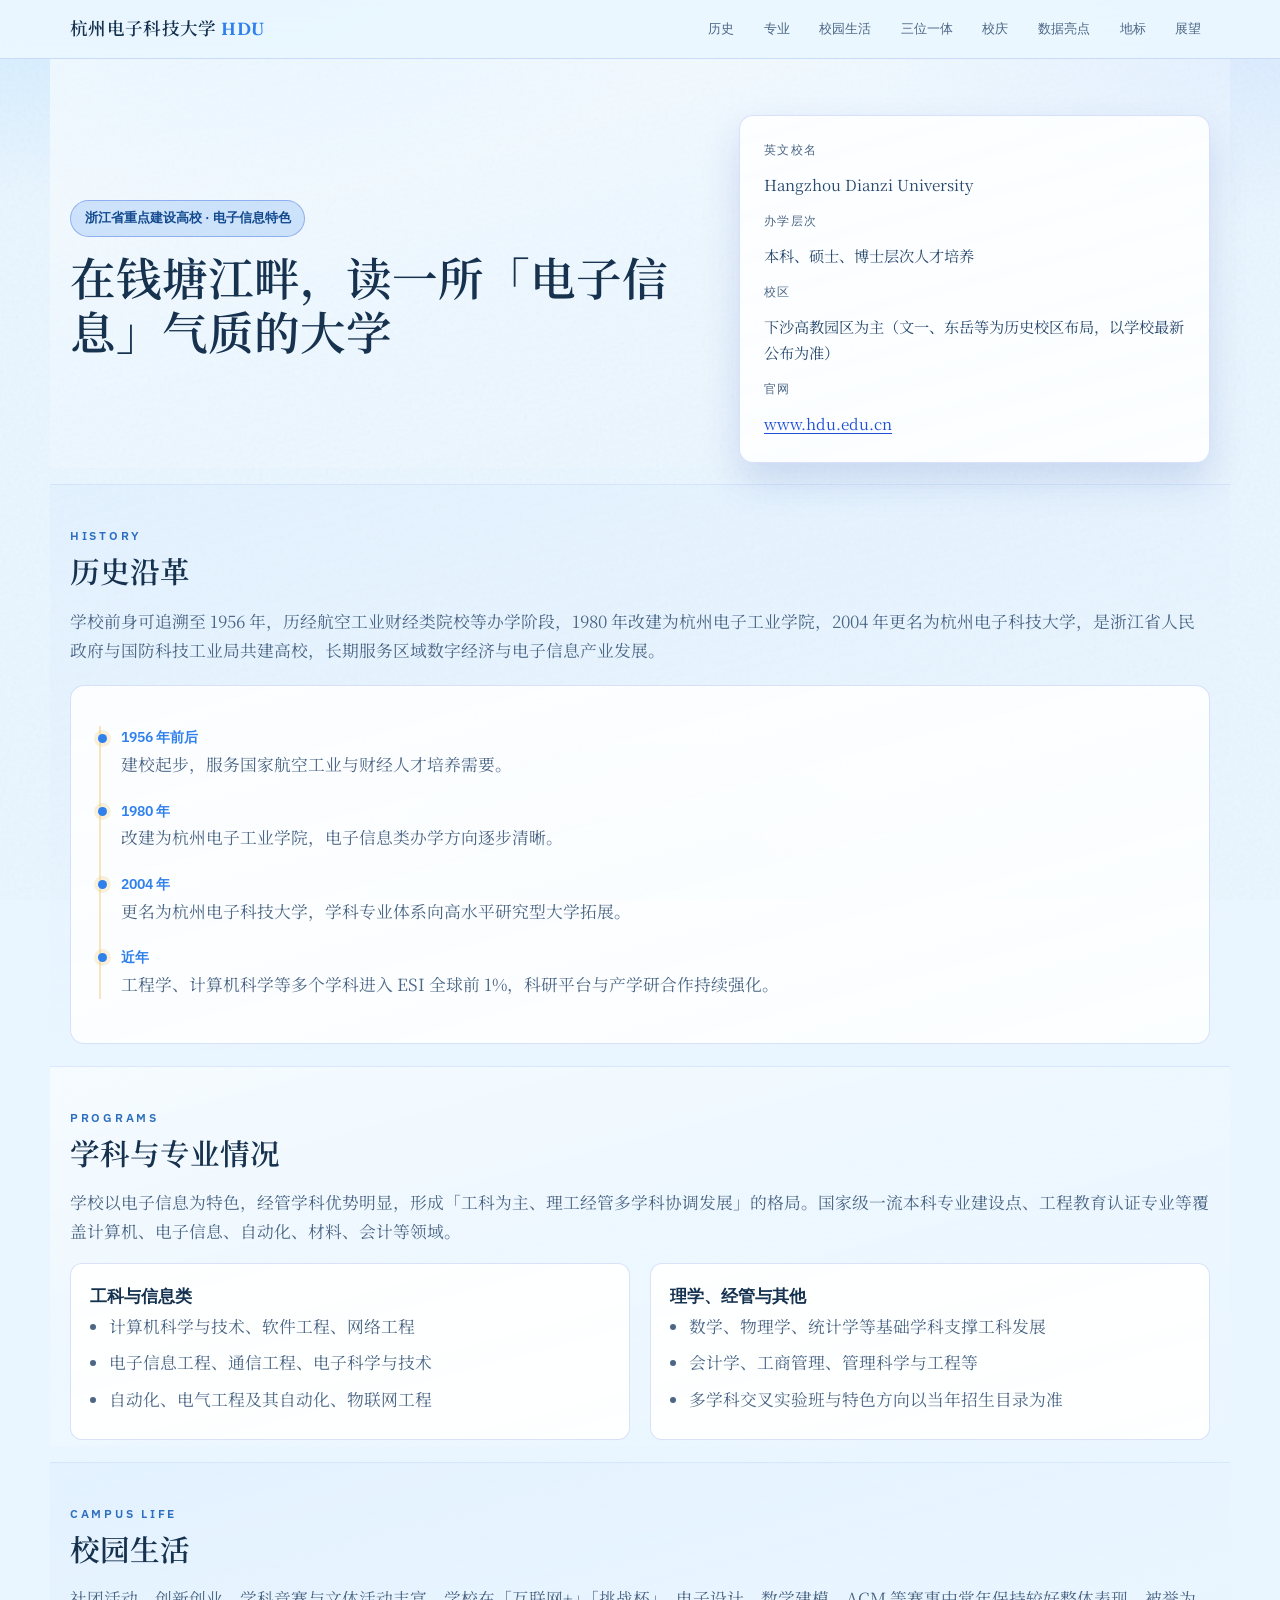
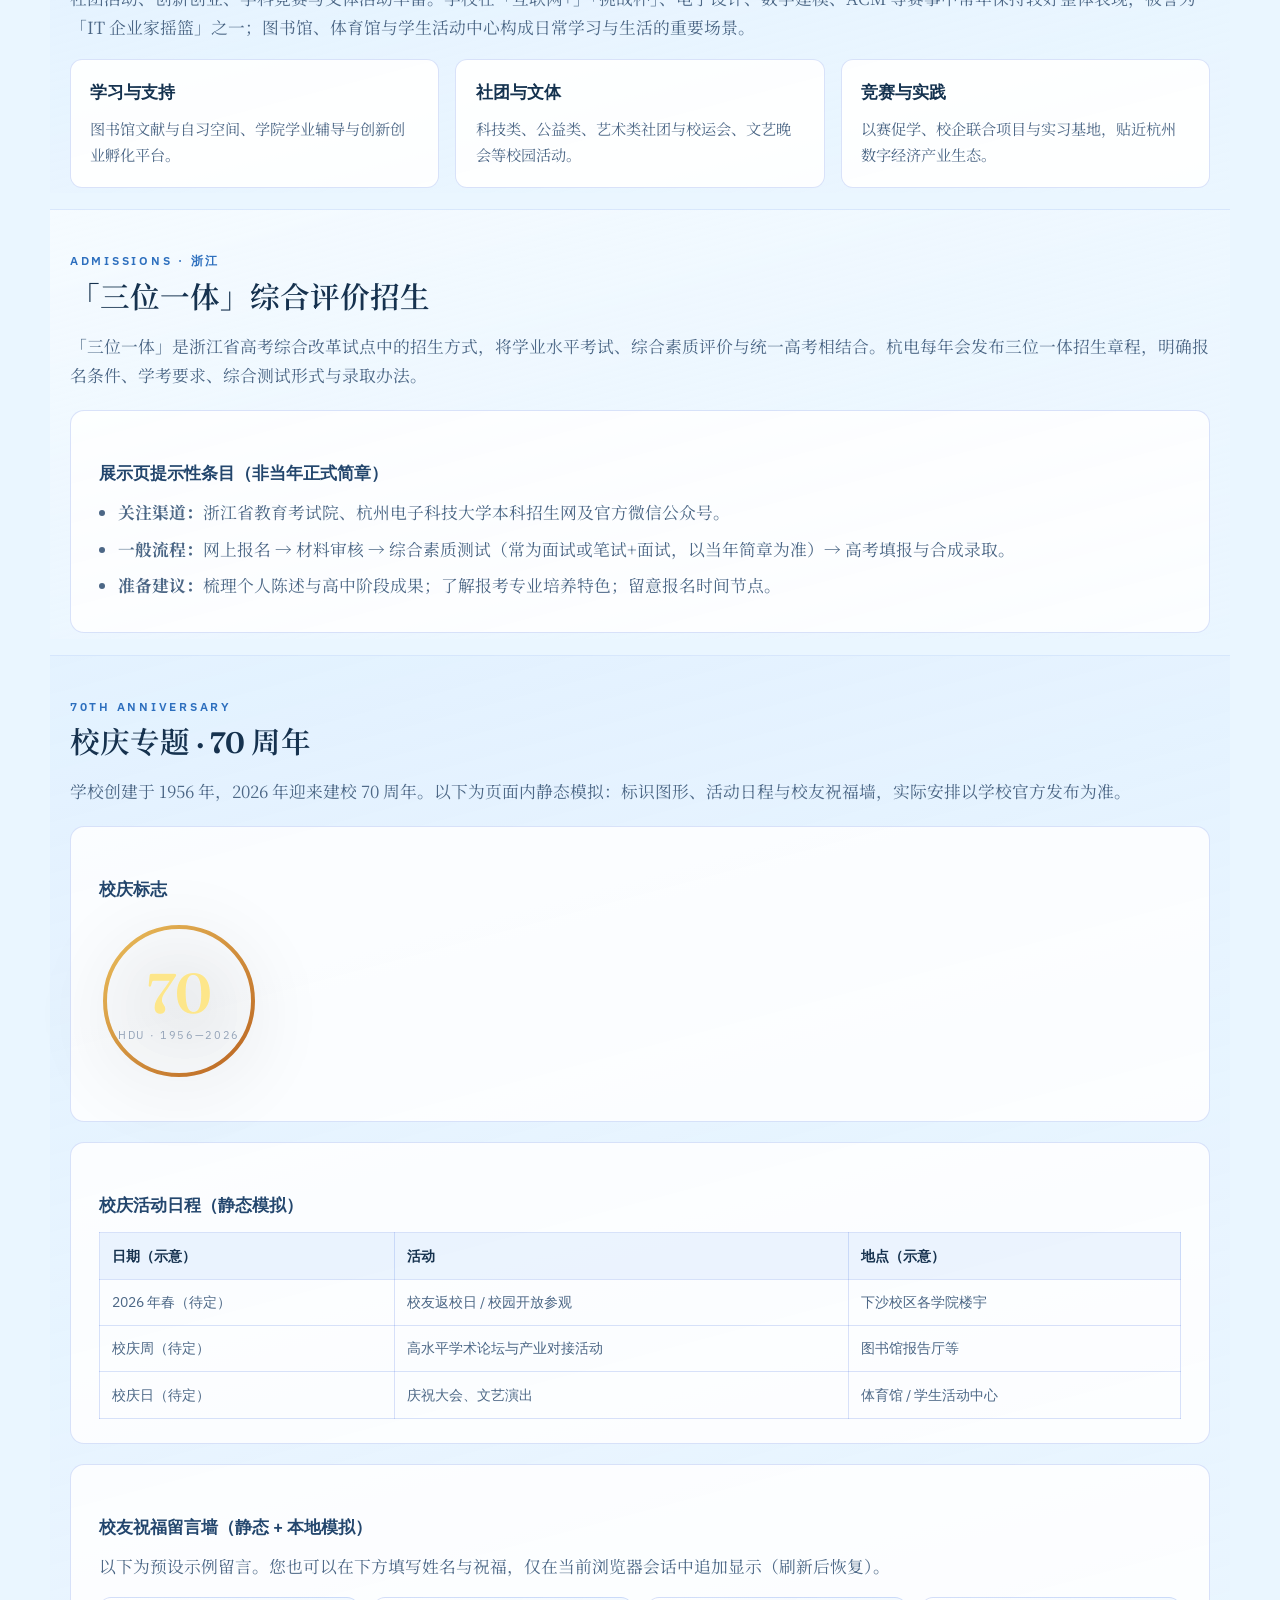
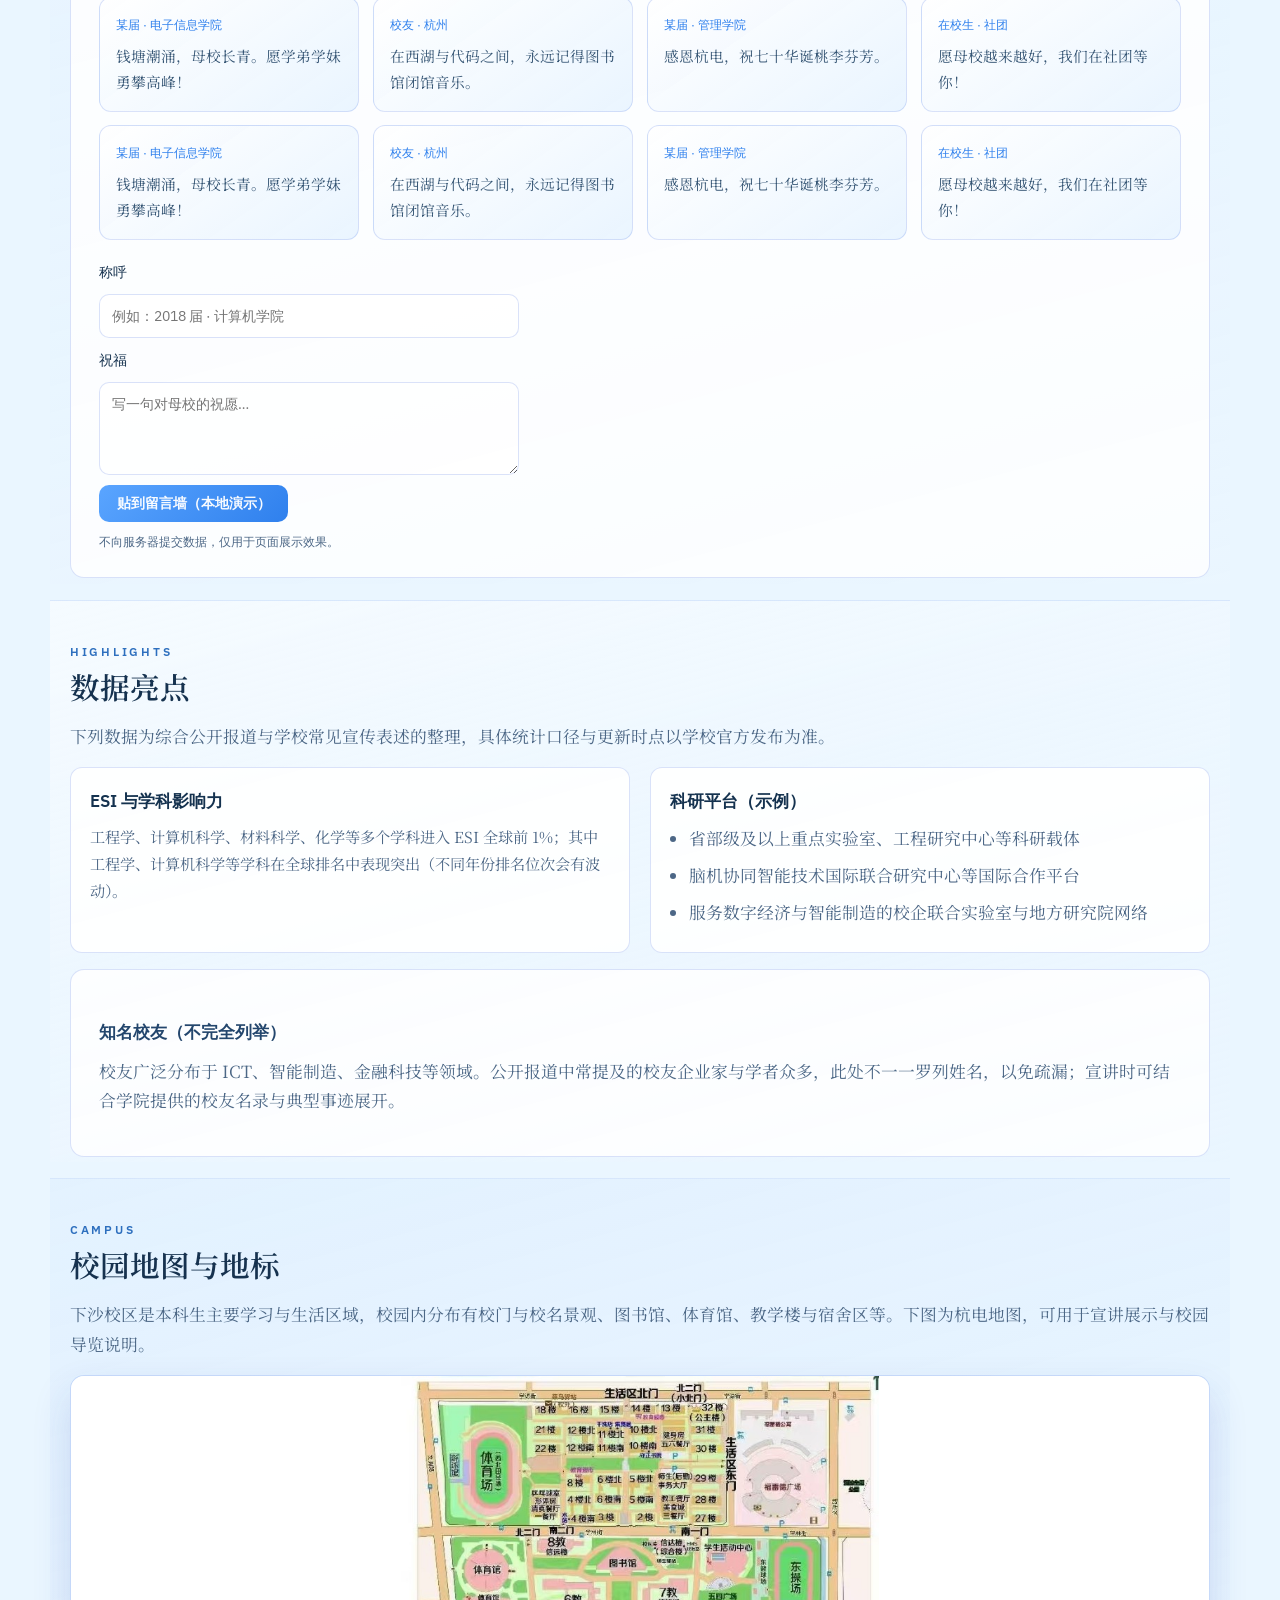
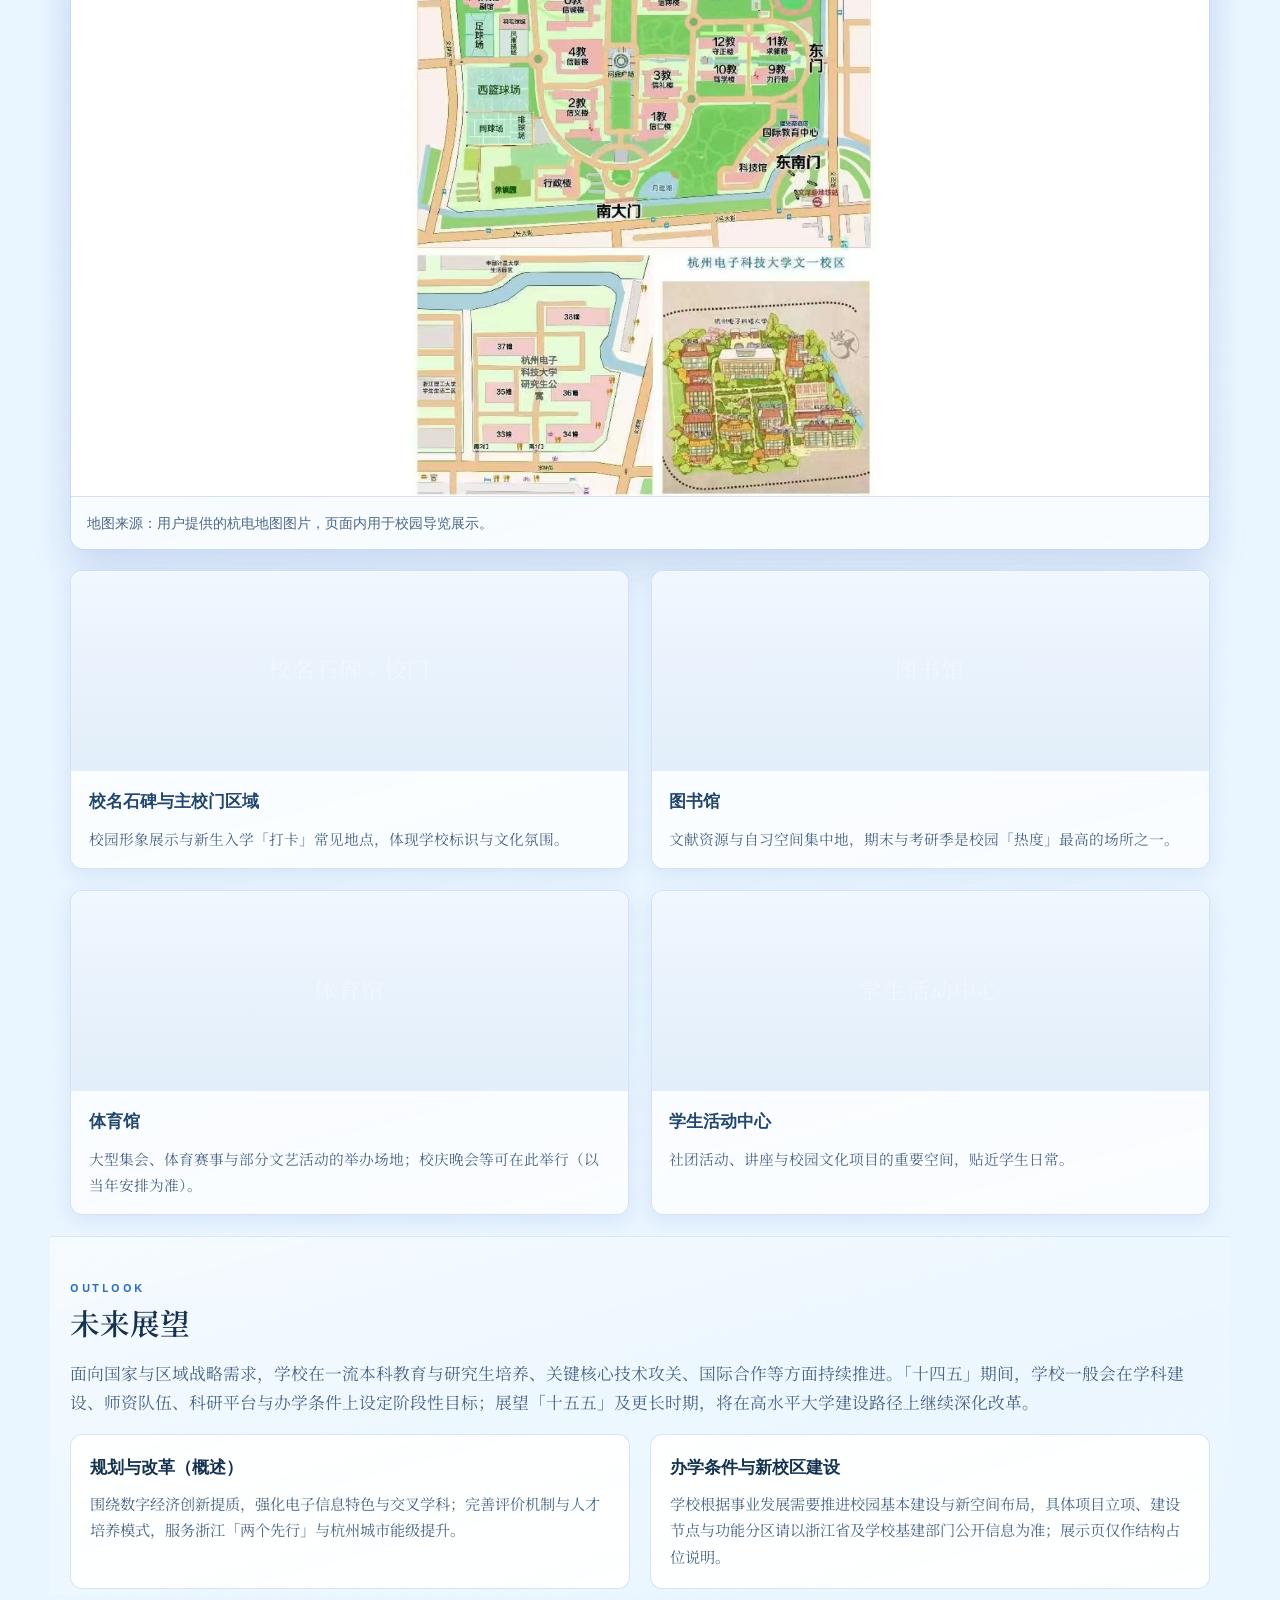
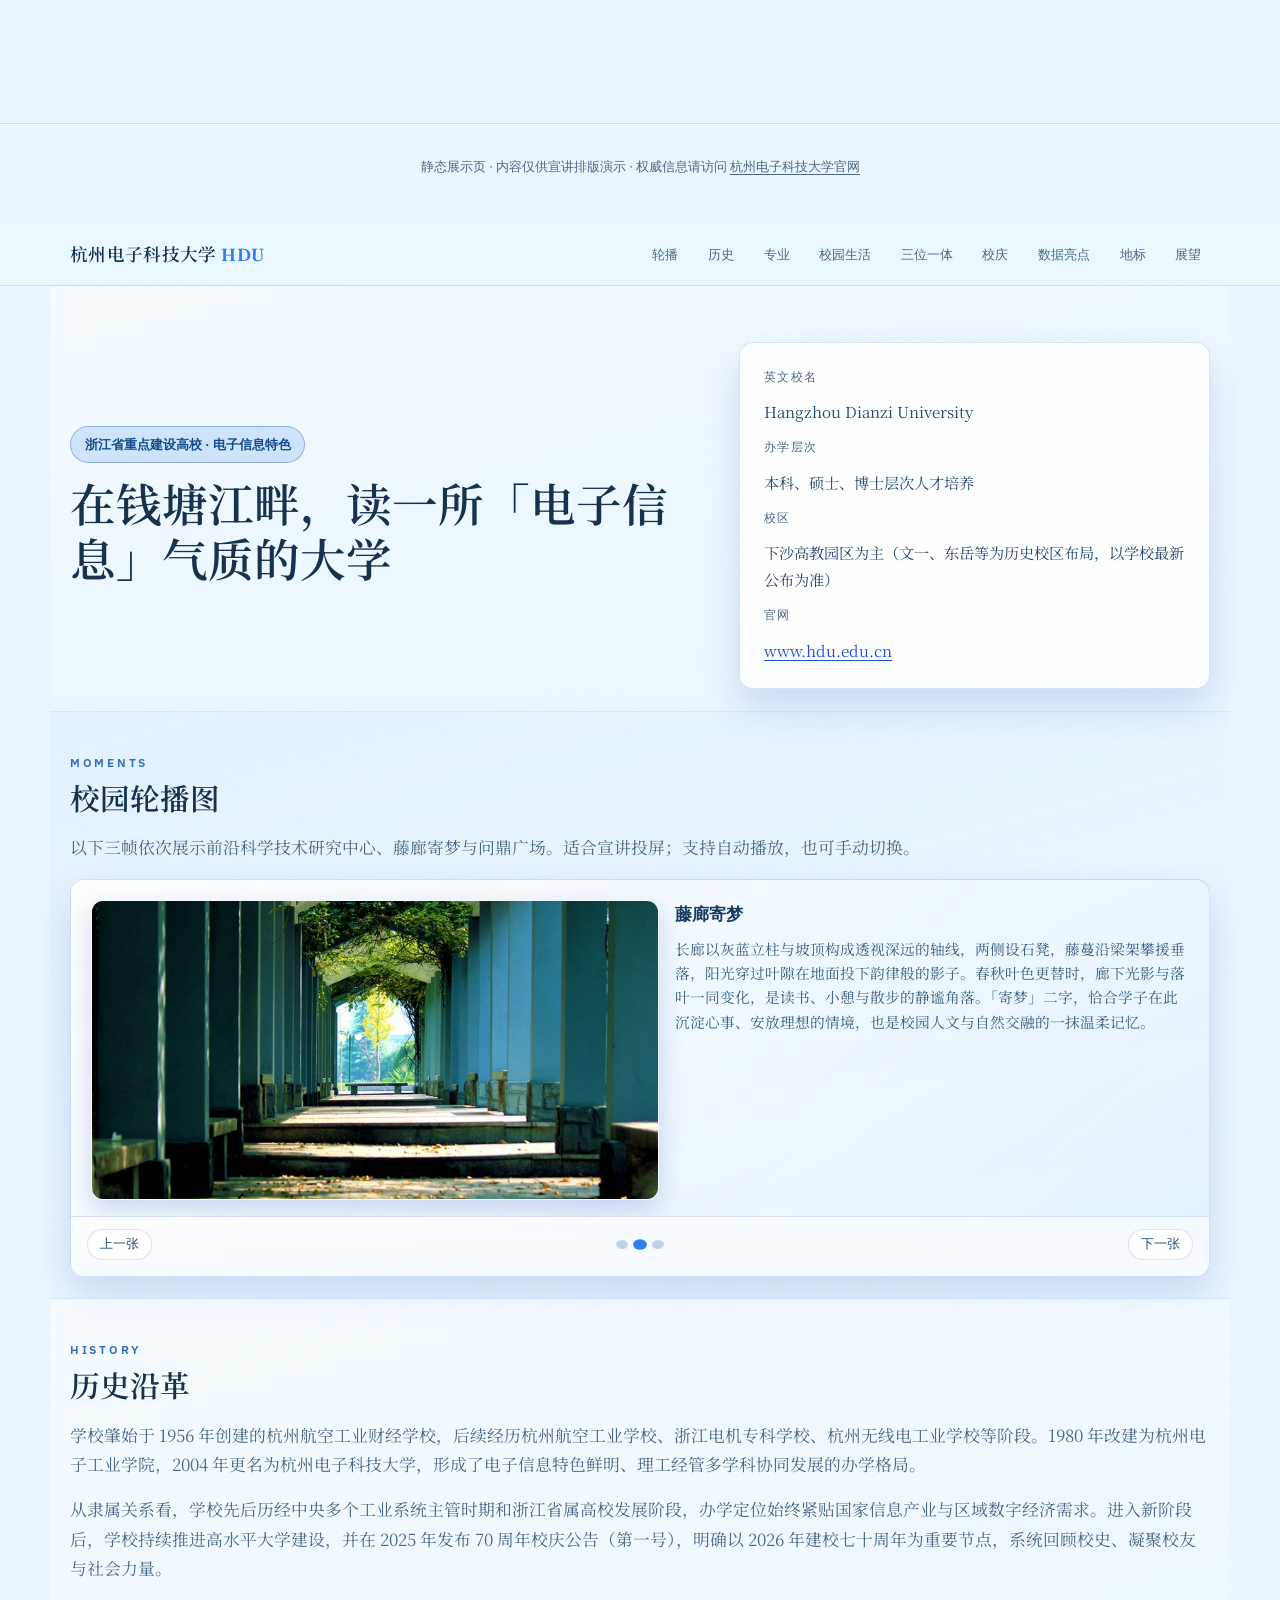
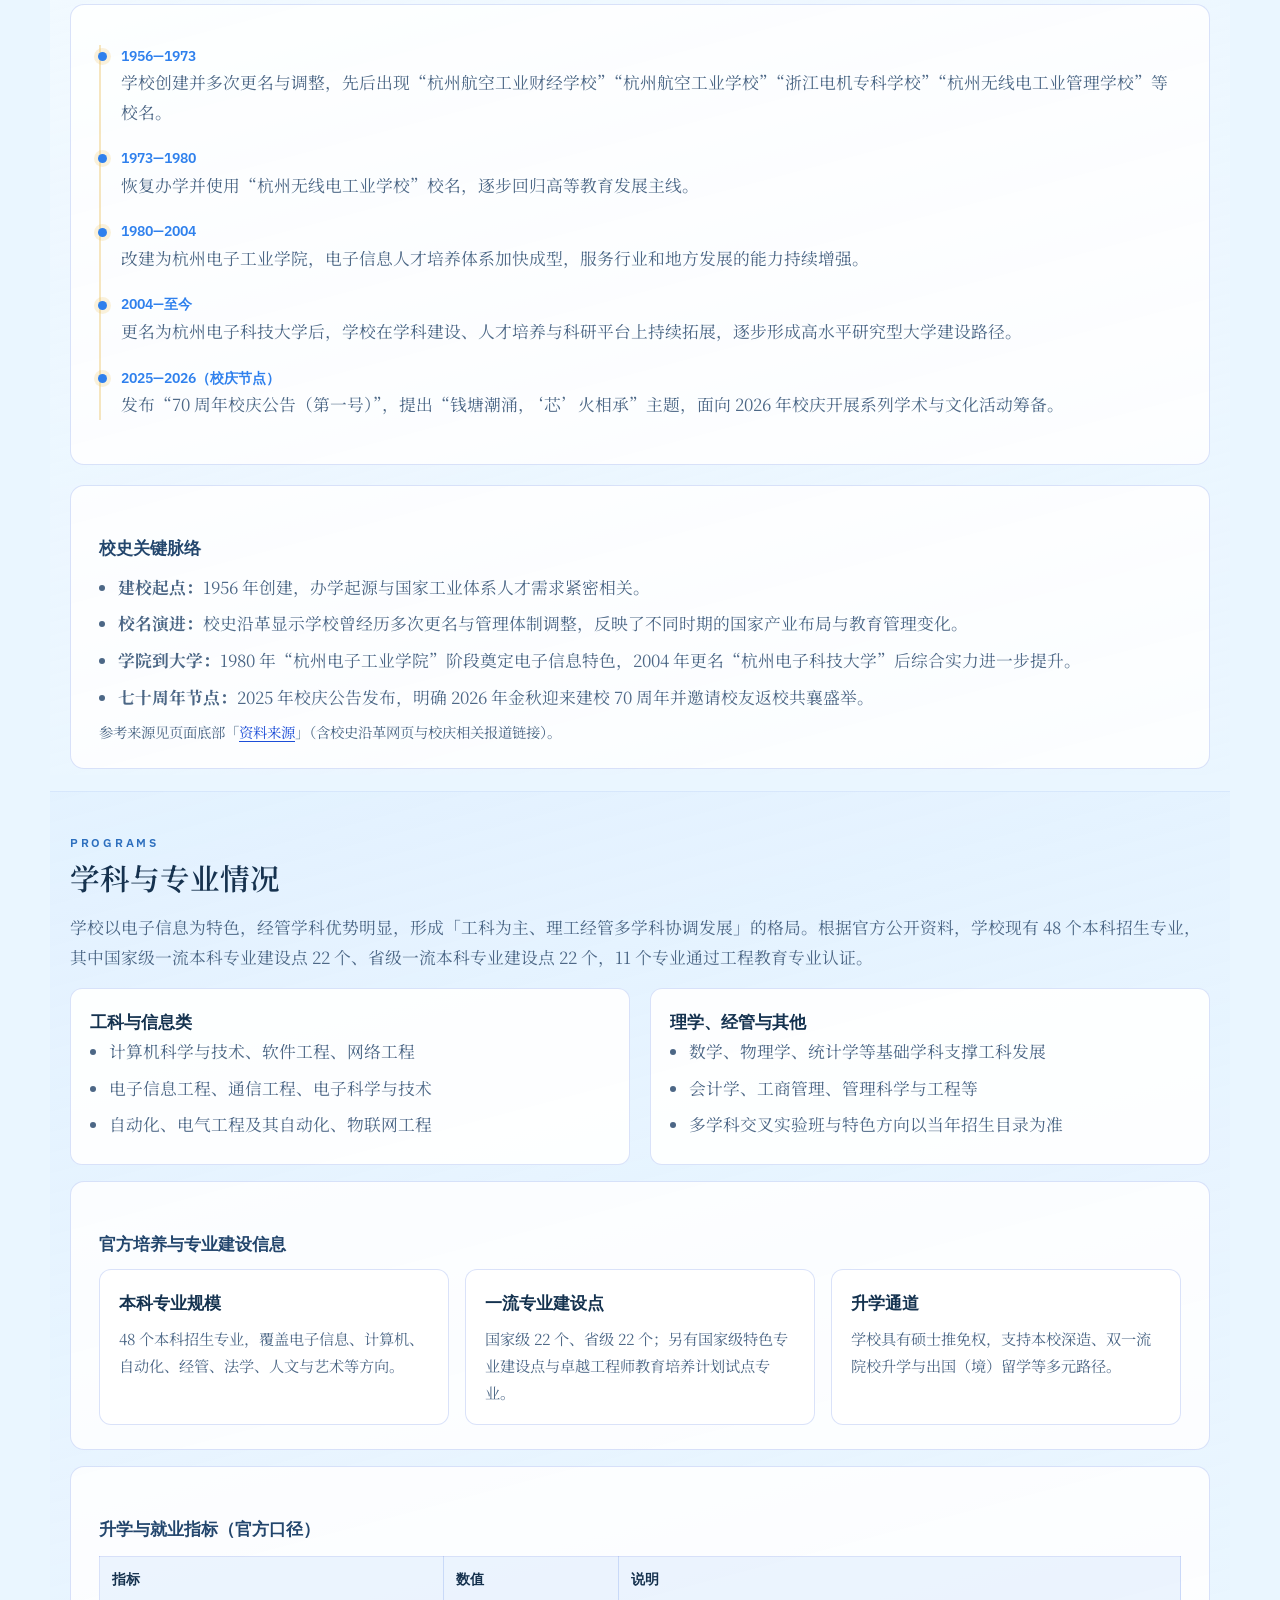
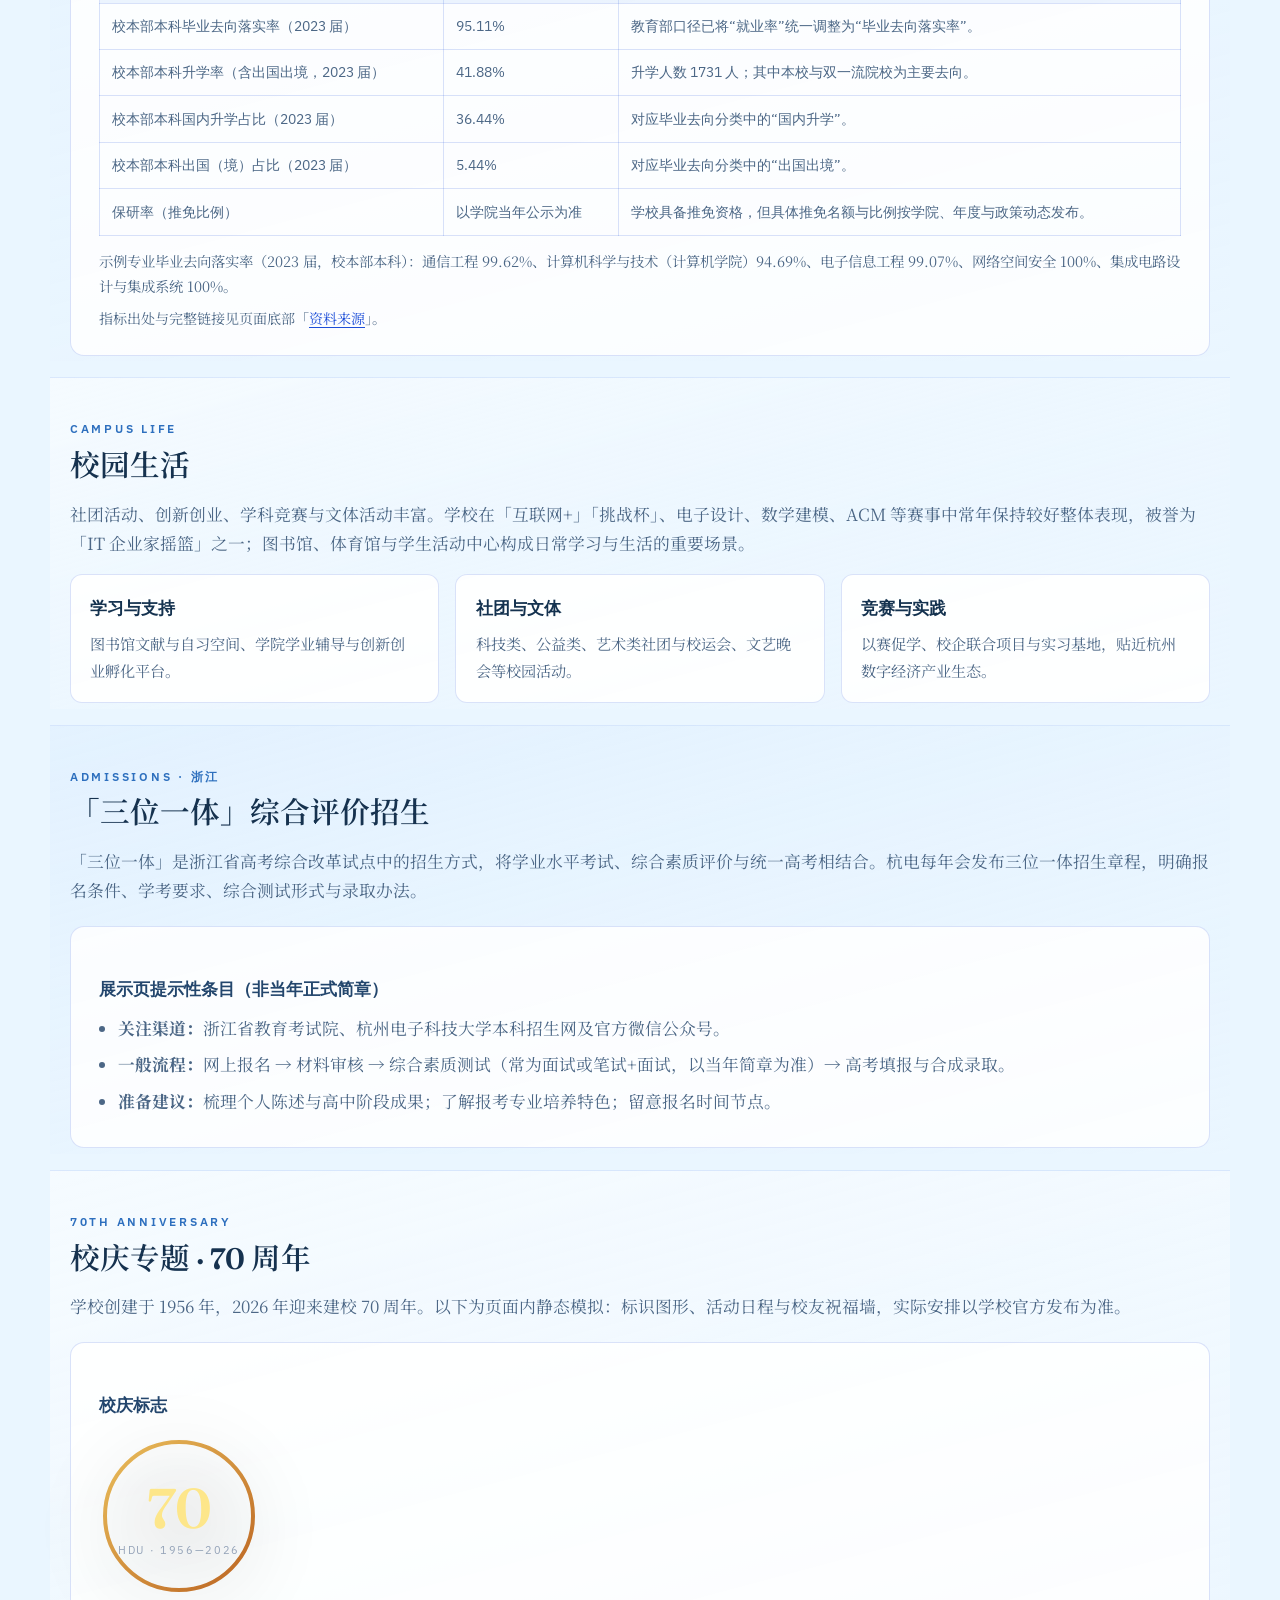
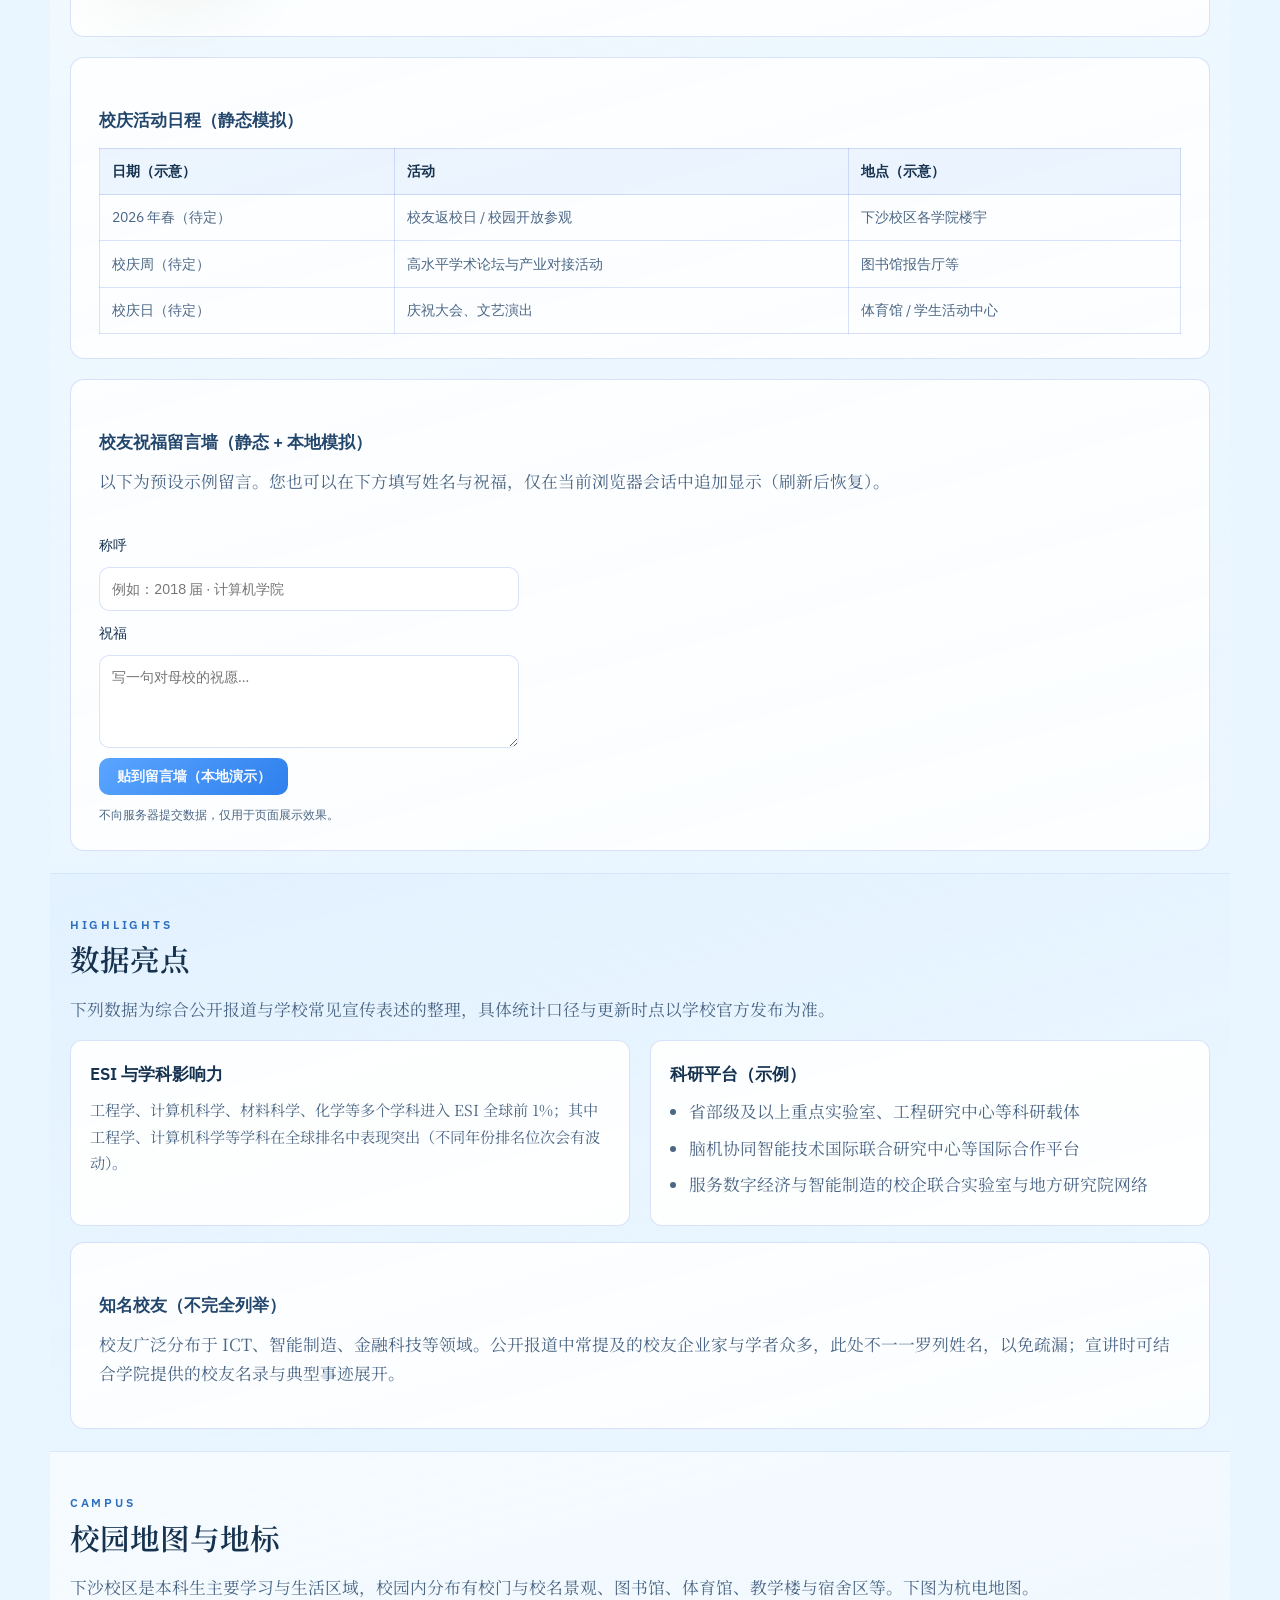
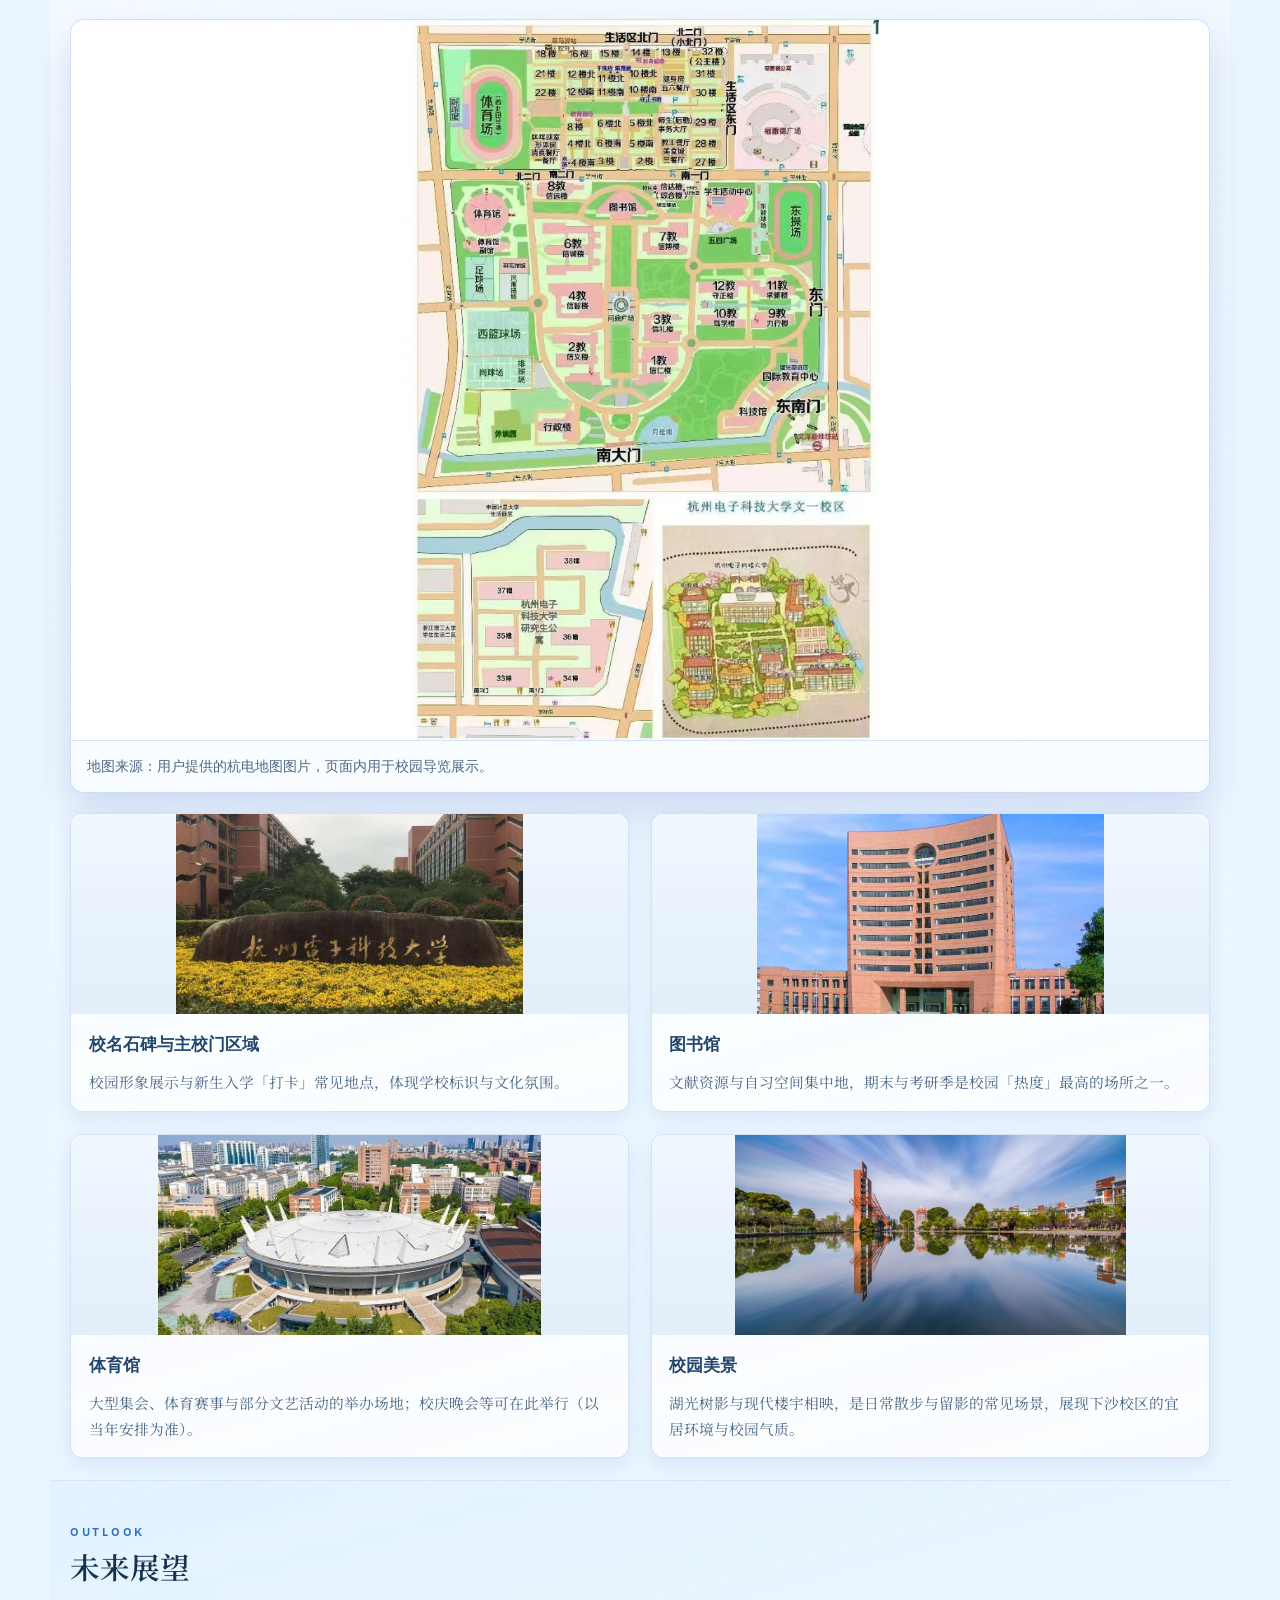
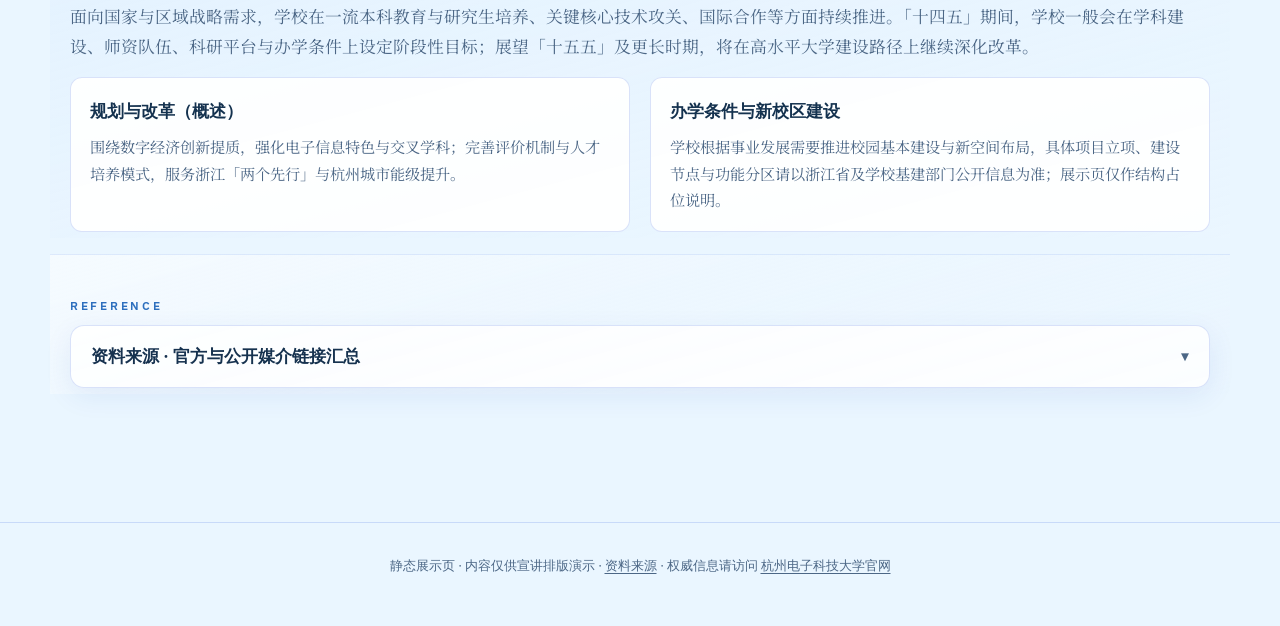
==== commit 1f9dcfbe: "feat：renew" ====
--- a/index.html
+++ b/index.html
@@ -900,3 +900,1718 @@
   </script>
 </body>
 </html>
+
+<!DOCTYPE html>
+<html lang="zh-CN">
+<head>
+  <meta charset="UTF-8" />
+  <meta name="viewport" content="width=device-width, initial-scale=1" />
+  <meta name="description" content="杭州电子科技大学概览：历史沿革、学科专业、校园生活、三位一体招生、70周年校庆专题与校园地标。" />
+  <title>杭州电子科技大学 · 电子程序展示页</title>
+  <link rel="preconnect" href="https://fonts.googleapis.com" />
+  <link rel="preconnect" href="https://fonts.gstatic.com" crossorigin />
+  <link href="https://fonts.googleapis.com/css2?family=Fraunces:ital,opsz,wght@0,9..144,500;1,9..144,500&family=Noto+Serif+SC:wght@400;600;700&family=IBM+Plex+Sans:wght@400;500;600&display=swap" rel="stylesheet" />
+  <style>
+    :root {
+      --bg-deep: #eaf6ff;
+      --bg-panel: rgba(255, 255, 255, 0.84);
+      --bg-card: rgba(255, 255, 255, 0.92);
+      --stroke: rgba(29, 78, 216, 0.16);
+      --text: #16324f;
+      --muted: #4c6786;
+      --accent: #2f80ed;
+      --accent-dim: rgba(47, 128, 237, 0.18);
+      --link: #1d4ed8;
+      --radius: 14px;
+      --shadow: 0 18px 38px rgba(30, 64, 175, 0.16);
+      --font-display: "Fraunces", "Noto Serif SC", Georgia, serif;
+      --font-body: "Noto Serif SC", "Source Han Serif SC", serif;
+      --font-ui: "IBM Plex Sans", system-ui, sans-serif;
+    }
+
+    *,
+    *::before,
+    *::after {
+      box-sizing: border-box;
+    }
+
+    html {
+      scroll-behavior: smooth;
+    }
+
+    body {
+      margin: 0;
+      color: var(--text);
+      background: var(--bg-deep);
+      font-family: var(--font-body);
+      font-size: 1.05rem;
+      line-height: 1.75;
+      -webkit-font-smoothing: antialiased;
+    }
+
+    .bg-mesh {
+      position: fixed;
+      inset: 0;
+      z-index: -2;
+      background:
+        radial-gradient(ellipse 90% 60% at 10% -10%, #c7e7ff 0%, transparent 55%),
+        radial-gradient(ellipse 70% 50% at 100% 0%, #d8e9ff 0%, transparent 50%),
+        radial-gradient(ellipse 50% 40% at 50% 100%, #d7f3ff 0%, transparent 45%),
+        var(--bg-deep);
+    }
+
+    .bg-grain {
+      position: fixed;
+      inset: 0;
+      z-index: -1;
+      opacity: 0.03;
+      pointer-events: none;
+      background-image: url("data:image/svg+xml,%3Csvg viewBox='0 0 256 256' xmlns='http://www.w3.org/2000/svg'%3E%3Cfilter id='n'%3E%3CfeTurbulence type='fractalNoise' baseFrequency='0.85' numOctaves='4' stitchTiles='stitch'/%3E%3C/filter%3E%3Crect width='100%25' height='100%25' filter='url(%23n)'/%3E%3C/svg%3E");
+    }
+
+    a {
+      color: var(--link);
+      text-decoration-thickness: 1px;
+      text-underline-offset: 3px;
+    }
+
+    a:hover {
+      color: #1e40af;
+    }
+
+    .skip {
+      position: absolute;
+      left: -999px;
+      top: 0;
+      padding: 0.5rem 1rem;
+      background: #000;
+      color: #fff;
+      z-index: 1000;
+    }
+
+    .skip:focus {
+      left: 1rem;
+    }
+
+    /* Header */
+    header.site-header {
+      position: sticky;
+      top: 0;
+      z-index: 100;
+      backdrop-filter: blur(14px);
+      background: rgba(236, 248, 255, 0.9);
+      border-bottom: 1px solid var(--stroke);
+    }
+
+    .header-inner {
+      max-width: 1180px;
+      margin: 0 auto;
+      padding: 0.75rem 1.25rem;
+      display: flex;
+      align-items: center;
+      justify-content: space-between;
+      gap: 1rem;
+      flex-wrap: wrap;
+    }
+
+    .brand {
+      font-family: var(--font-display);
+      font-weight: 600;
+      font-size: 1.1rem;
+      letter-spacing: 0.02em;
+      color: var(--text);
+      text-decoration: none;
+    }
+
+    .brand span {
+      color: var(--accent);
+    }
+
+    nav.anchor-nav {
+      font-family: var(--font-ui);
+      font-size: 0.82rem;
+      font-weight: 500;
+      display: flex;
+      flex-wrap: wrap;
+      gap: 0.35rem 0.75rem;
+      justify-content: flex-end;
+    }
+
+    nav.anchor-nav a {
+      color: var(--muted);
+      text-decoration: none;
+      padding: 0.35rem 0.55rem;
+      border-radius: 8px;
+      transition: color 0.2s, background 0.2s;
+    }
+
+    nav.anchor-nav a:hover,
+    nav.anchor-nav a:focus-visible {
+      color: var(--text);
+      background: rgba(47, 128, 237, 0.12);
+      outline: none;
+    }
+
+    nav.anchor-nav a.is-active {
+      color: var(--text);
+      background: rgba(47, 128, 237, 0.22);
+      font-weight: 600;
+    }
+
+    /* Layout */
+    .wrap {
+      max-width: 1180px;
+      margin: 0 auto;
+      padding: 0 1.25rem 4rem;
+    }
+
+    section {
+      scroll-margin-top: 88px;
+      padding-top: 2.5rem;
+      margin-bottom: 1rem;
+    }
+
+    /* Section rhythm: subtle bands + faint dividers (full-bleed within .wrap) */
+    main.wrap > section {
+      margin-left: -1.25rem;
+      margin-right: -1.25rem;
+      padding-left: 1.25rem;
+      padding-right: 1.25rem;
+      padding-bottom: 0.35rem;
+    }
+
+    main.wrap > section + section {
+      border-top: 1px solid rgba(29, 78, 216, 0.09);
+    }
+
+    main.wrap > section:nth-child(odd) {
+      background: linear-gradient(
+        165deg,
+        rgba(255, 255, 255, 0.55) 0%,
+        rgba(244, 250, 255, 0.35) 45%,
+        rgba(234, 244, 255, 0.12) 100%
+      );
+    }
+
+    main.wrap > section:nth-child(even) {
+      background: linear-gradient(
+        165deg,
+        rgba(218, 236, 255, 0.42) 0%,
+        rgba(228, 242, 255, 0.28) 50%,
+        rgba(236, 248, 255, 0.14) 100%
+      );
+    }
+
+    .section-label {
+      font-family: var(--font-ui);
+      font-size: 0.78rem;
+      font-weight: 600;
+      letter-spacing: 0.22em;
+      text-transform: uppercase;
+      color: #2d6fbe;
+      margin-bottom: 0.5rem;
+    }
+
+    h1,
+    h2 {
+      font-family: var(--font-display);
+      font-weight: 600;
+      line-height: 1.2;
+      margin: 0 0 1rem;
+    }
+
+    h1 {
+      font-size: clamp(2rem, 4.5vw, 2.85rem);
+    }
+
+    h2 {
+      font-size: clamp(1.45rem, 2.8vw, 1.85rem);
+    }
+
+    h3 {
+      font-family: var(--font-ui);
+      font-size: 1.05rem;
+      font-weight: 600;
+      margin: 1.5rem 0 0.6rem;
+      color: #23466d;
+    }
+
+    p {
+      margin: 0 0 1rem;
+      color: var(--muted);
+    }
+
+    /* Hero */
+    .hero {
+      padding: 3.5rem 0 2rem;
+      display: grid;
+      gap: 2rem;
+      grid-template-columns: 1fr;
+    }
+
+    @media (min-width: 900px) {
+      .hero {
+        grid-template-columns: 1.15fr 0.85fr;
+        align-items: center;
+      }
+    }
+
+    .hero-badge {
+      display: inline-flex;
+      align-items: center;
+      gap: 0.5rem;
+      font-family: var(--font-ui);
+      font-size: 0.84rem;
+      font-weight: 600;
+      padding: 0.35rem 0.85rem;
+      border-radius: 999px;
+      background: rgba(47, 128, 237, 0.18);
+      border: 1px solid rgba(29, 78, 216, 0.35);
+      color: #134a8e;
+      margin-bottom: 1rem;
+    }
+
+    .hero-lead {
+      font-size: 1.12rem;
+      color: var(--muted);
+      max-width: 42ch;
+    }
+
+    .hero-card {
+      background: var(--bg-panel);
+      border: 1px solid var(--stroke);
+      border-radius: var(--radius);
+      padding: 1.5rem;
+      box-shadow: var(--shadow);
+    }
+
+    .hero-card dl {
+      margin: 0;
+      display: grid;
+      gap: 0.75rem;
+    }
+
+    .hero-card dt {
+      font-family: var(--font-ui);
+      font-size: 0.72rem;
+      text-transform: uppercase;
+      letter-spacing: 0.12em;
+      color: var(--muted);
+    }
+
+    .hero-card dd {
+      margin: 0;
+      font-size: 0.95rem;
+      color: #27486d;
+    }
+
+    /* Panels & grids */
+    .panel {
+      background: var(--bg-panel);
+      border: 1px solid var(--stroke);
+      border-radius: var(--radius);
+      padding: 1.5rem 1.75rem;
+      margin-top: 1.25rem;
+    }
+
+    .grid-2 {
+      display: grid;
+      gap: 1.25rem;
+    }
+
+    @media (min-width: 768px) {
+      .grid-2 {
+        grid-template-columns: 1fr 1fr;
+      }
+    }
+
+    .grid-3 {
+      display: grid;
+      gap: 1rem;
+    }
+
+    @media (min-width: 640px) {
+      .grid-3 {
+        grid-template-columns: repeat(3, 1fr);
+      }
+    }
+
+    .card {
+      background: var(--bg-card);
+      border: 1px solid var(--stroke);
+      border-radius: 12px;
+      padding: 1.1rem 1.2rem;
+    }
+
+    .card strong {
+      color: #14324f;
+      font-family: var(--font-ui);
+      font-weight: 600;
+    }
+
+    ul.clean {
+      margin: 0;
+      padding-left: 1.2rem;
+      color: var(--muted);
+    }
+
+    ul.clean li {
+      margin-bottom: 0.45rem;
+    }
+
+    /* Timeline */
+    .timeline {
+      position: relative;
+      padding-left: 1.25rem;
+      border-left: 2px solid rgba(232, 184, 74, 0.35);
+      margin: 1rem 0 0;
+    }
+
+    .timeline-item {
+      margin-bottom: 1.25rem;
+      position: relative;
+    }
+
+    .timeline-item::before {
+      content: "";
+      position: absolute;
+      left: -1.42rem;
+      top: 0.45rem;
+      width: 9px;
+      height: 9px;
+      border-radius: 50%;
+      background: var(--accent);
+      box-shadow: 0 0 0 4px rgba(232, 184, 74, 0.2);
+    }
+
+    .year {
+      font-family: var(--font-ui);
+      font-size: 0.85rem;
+      font-weight: 600;
+      color: var(--accent);
+    }
+
+    /* Table */
+    table.schedule {
+      width: 100%;
+      border-collapse: collapse;
+      font-family: var(--font-ui);
+      font-size: 0.88rem;
+      margin-top: 0.75rem;
+    }
+
+    table.schedule th,
+    table.schedule td {
+      border: 1px solid var(--stroke);
+      padding: 0.65rem 0.75rem;
+      text-align: left;
+    }
+
+    table.schedule th {
+      background: rgba(47, 128, 237, 0.08);
+      color: #16324f;
+      font-weight: 600;
+    }
+
+    table.schedule td {
+      color: var(--muted);
+    }
+
+    /* Anniversary logo */
+    .logo-70 {
+      display: flex;
+      align-items: center;
+      gap: 1.5rem;
+      flex-wrap: wrap;
+      margin: 1rem 0;
+    }
+
+    .logo-70 svg {
+      flex-shrink: 0;
+      filter: drop-shadow(0 12px 32px rgba(0, 0, 0, 0.4));
+    }
+
+    .logo-caption {
+      font-family: var(--font-ui);
+      font-size: 0.9rem;
+      color: var(--muted);
+      max-width: 36ch;
+    }
+
+    /* Message wall */
+    .wall {
+      display: grid;
+      gap: 0.85rem;
+      grid-template-columns: repeat(auto-fill, minmax(240px, 1fr));
+      margin-top: 1rem;
+    }
+
+    .wall-card {
+      background: linear-gradient(145deg, rgba(255, 255, 255, 0.95), rgba(232, 244, 255, 0.92));
+      border: 1px solid var(--stroke);
+      border-radius: 12px;
+      padding: 1rem;
+      font-size: 0.92rem;
+      color: #355574;
+    }
+
+    .wall-card .who {
+      font-family: var(--font-ui);
+      font-size: 0.75rem;
+      color: var(--accent);
+      margin-bottom: 0.5rem;
+    }
+
+    .wall-form {
+      margin-top: 1.25rem;
+      display: flex;
+      flex-direction: column;
+      gap: 0.6rem;
+      max-width: 420px;
+      font-family: var(--font-ui);
+      font-size: 0.88rem;
+    }
+
+    .wall-form input,
+    .wall-form textarea {
+      background: rgba(255, 255, 255, 0.86);
+      border: 1px solid var(--stroke);
+      border-radius: 10px;
+      padding: 0.55rem 0.75rem;
+      color: var(--text);
+      font: inherit;
+    }
+
+    .wall-form button {
+      align-self: flex-start;
+      font-family: var(--font-ui);
+      font-weight: 600;
+      font-size: 0.85rem;
+      padding: 0.55rem 1.1rem;
+      border-radius: 10px;
+      border: none;
+      cursor: pointer;
+      background: linear-gradient(135deg, #5aa5ff, #2f80ed);
+      color: #f8fbff;
+    }
+
+    .wall-form button:hover {
+      filter: brightness(1.06);
+    }
+
+    .wall-form small {
+      color: var(--muted);
+      font-size: 0.78rem;
+    }
+
+    /* Landmarks */
+    .landmark-grid {
+      display: grid;
+      gap: 1.35rem;
+      grid-template-columns: 1fr;
+    }
+
+    @media (min-width: 720px) {
+      .landmark-grid {
+        grid-template-columns: repeat(2, 1fr);
+      }
+    }
+
+    .landmark {
+      position: relative;
+      border-radius: 12px;
+      overflow: hidden;
+      border: 1px solid var(--stroke);
+      background: rgba(255, 255, 255, 0.75);
+      box-shadow: 0 6px 20px rgba(30, 64, 175, 0.1);
+      transition: transform 0.4s cubic-bezier(0.22, 1, 0.36, 1), box-shadow 0.4s ease;
+    }
+
+    .landmark:hover {
+      transform: scale(1.035);
+      box-shadow: 0 22px 48px rgba(30, 64, 175, 0.22);
+      z-index: 2;
+    }
+
+    .landmark-visual {
+      display: flex;
+      align-items: center;
+      justify-content: center;
+      min-height: 200px;
+      max-height: 300px;
+      margin: 0;
+      padding: 0.65rem 0.5rem;
+      background: linear-gradient(180deg, #f0f7ff 0%, #e2eef9 100%);
+      overflow: hidden;
+    }
+
+    .landmark-visual img {
+      display: block;
+      max-width: 100%;
+      max-height: 260px;
+      width: auto;
+      height: auto;
+      object-fit: contain;
+      transition: transform 0.45s cubic-bezier(0.22, 1, 0.36, 1);
+    }
+
+    .landmark:hover .landmark-visual img {
+      transform: scale(1.06);
+    }
+
+    @media (prefers-reduced-motion: reduce) {
+      .landmark,
+      .landmark-visual img {
+        transition: none;
+      }
+
+      .landmark:hover {
+        transform: none;
+      }
+
+      .landmark:hover .landmark-visual img {
+        transform: none;
+      }
+    }
+
+    /* Collapsible sources */
+    .sources-section details {
+      border: 1px solid var(--stroke);
+      border-radius: var(--radius);
+      background: var(--bg-panel);
+      box-shadow: 0 8px 28px rgba(30, 64, 175, 0.08);
+    }
+
+    .sources-section summary {
+      list-style: none;
+      display: flex;
+      flex-wrap: wrap;
+      align-items: center;
+      justify-content: space-between;
+      gap: 0.5rem 1rem;
+      padding: 1rem 1.25rem;
+      cursor: pointer;
+      font-family: var(--font-ui);
+      font-weight: 600;
+      color: #16324f;
+      user-select: none;
+    }
+
+    .sources-section summary::-webkit-details-marker {
+      display: none;
+    }
+
+    .sources-section summary::after {
+      content: "▼";
+      font-size: 0.65rem;
+      color: var(--muted);
+      transition: transform 0.25s ease;
+      flex-shrink: 0;
+    }
+
+    .sources-section details[open] summary::after {
+      transform: rotate(-180deg);
+    }
+
+    .sources-section summary:focus-visible {
+      outline: 2px solid var(--accent);
+      outline-offset: 2px;
+      border-radius: 8px;
+    }
+
+    .sources-section .sources-lead {
+      flex: 1;
+      min-width: 12rem;
+    }
+
+    .sources-section .sources-inner {
+      padding: 0 1.25rem 1.2rem;
+      border-top: 1px solid var(--stroke);
+    }
+
+    .sources-section .sources-list {
+      margin: 0.85rem 0 0;
+      padding-left: 1.15rem;
+      color: var(--muted);
+      font-size: 0.95rem;
+    }
+
+    .sources-section .sources-list li {
+      margin-bottom: 0.55rem;
+    }
+
+    .sources-section .sources-list strong {
+      color: #23466d;
+      font-weight: 600;
+    }
+
+    .landmark-body {
+      padding: 1rem 1.1rem;
+    }
+
+    .landmark-body p {
+      font-size: 0.92rem;
+      margin: 0;
+    }
+
+    /* Campus map */
+    .map-box {
+      margin-top: 1rem;
+      border-radius: var(--radius);
+      border: 1px solid var(--stroke);
+      background: rgba(255, 255, 255, 0.02);
+      overflow: hidden;
+      box-shadow: var(--shadow);
+    }
+
+    .map-box .lightbox-trigger {
+      display: block;
+      width: 100%;
+      margin: 0;
+      padding: 0;
+      border: none;
+      background: #ffffff;
+      cursor: zoom-in;
+      line-height: 0;
+    }
+
+    .map-box .lightbox-trigger:focus-visible {
+      outline: 3px solid var(--accent);
+      outline-offset: 2px;
+    }
+
+    .map-box img {
+      display: block;
+      width: 100%;
+      height: auto;
+      max-height: 720px;
+      object-fit: contain;
+      background: #ffffff;
+    }
+
+    .landmark-visual .lightbox-trigger {
+      display: flex;
+      align-items: center;
+      justify-content: center;
+      width: 100%;
+      min-height: 200px;
+      max-height: 300px;
+      margin: 0;
+      padding: 0.65rem 0.5rem;
+      border: none;
+      background: transparent;
+      cursor: zoom-in;
+      box-sizing: border-box;
+    }
+
+    .landmark-visual .lightbox-trigger:focus-visible {
+      outline: 2px solid var(--accent);
+      outline-offset: 2px;
+    }
+
+    .map-caption {
+      margin: 0;
+      padding: 0.85rem 1rem;
+      border-top: 1px solid var(--stroke);
+      background: rgba(255, 255, 255, 0.65);
+      font-family: var(--font-ui);
+      font-size: 0.88rem;
+      color: var(--muted);
+    }
+
+    /* Carousel */
+    .carousel {
+      margin-top: 1rem;
+      border-radius: var(--radius);
+      border: 1px solid var(--stroke);
+      background: linear-gradient(140deg, rgba(255, 255, 255, 0.9), rgba(225, 241, 255, 0.85));
+      overflow: hidden;
+      box-shadow: var(--shadow);
+    }
+
+    .carousel-track {
+      position: relative;
+      overflow: hidden;
+    }
+
+    .carousel-slide {
+      display: grid;
+      grid-template-columns: 1fr;
+      align-items: start;
+      align-content: start;
+      padding: 1.25rem 1.25rem 1rem;
+      gap: 1rem;
+      box-sizing: border-box;
+      width: 100%;
+      transition: opacity 700ms ease, transform 700ms cubic-bezier(0.22, 1, 0.36, 1);
+    }
+
+    .carousel-slide:not(.is-active) {
+      position: absolute;
+      inset: 0;
+      opacity: 0;
+      transform: translateX(42px) scale(0.985);
+      pointer-events: none;
+    }
+
+    .carousel-slide.is-before:not(.is-active) {
+      transform: translateX(-42px) scale(0.985);
+    }
+
+    .carousel-slide.is-active {
+      position: relative;
+      z-index: 1;
+      opacity: 1;
+      transform: translateX(0) scale(1);
+      pointer-events: auto;
+    }
+
+    @media (min-width: 760px) {
+      .carousel-slide {
+        grid-template-columns: 1.05fr 0.95fr;
+        align-items: start;
+      }
+    }
+
+    .slide-visual {
+      align-self: start;
+      width: 100%;
+      max-height: min(38vh, 300px);
+      aspect-ratio: 16 / 10;
+      border-radius: 12px;
+      border: 1px solid rgba(255, 255, 255, 0.65);
+      box-shadow: 0 10px 26px rgba(30, 64, 175, 0.2);
+      overflow: hidden;
+      background: #e8f0fa;
+      transition: box-shadow 0.35s ease, transform 0.35s ease;
+      will-change: transform;
+    }
+
+    .slide-visual:hover {
+      box-shadow: 0 18px 42px rgba(30, 64, 175, 0.38), 0 4px 12px rgba(15, 45, 90, 0.12);
+      transform: translateY(-2px);
+    }
+
+    .slide-visual:focus-within {
+      box-shadow: 0 18px 42px rgba(30, 64, 175, 0.38), 0 4px 12px rgba(15, 45, 90, 0.12);
+    }
+
+    .slide-visual img {
+      display: block;
+      width: 100%;
+      height: 100%;
+      min-height: 0;
+      object-fit: cover;
+      object-position: center;
+      transform: scale(1);
+      transition: transform 0.45s cubic-bezier(0.22, 1, 0.36, 1);
+    }
+
+    .slide-visual:hover img {
+      transform: scale(1.06);
+    }
+
+    .slide-content h3 {
+      margin-top: 0;
+      margin-bottom: 0.5rem;
+      color: #173a60;
+    }
+
+    .slide-content p {
+      margin-bottom: 0;
+      color: #3d5f81;
+      font-size: 0.92rem;
+      line-height: 1.65;
+    }
+
+    .carousel-controls {
+      position: relative;
+      z-index: 3;
+      display: flex;
+      justify-content: space-between;
+      align-items: center;
+      padding: 0.75rem 1rem 1rem;
+      border-top: 1px solid var(--stroke);
+      background: linear-gradient(180deg, rgba(255, 255, 255, 0.55), rgba(245, 250, 255, 0.98));
+    }
+
+    .carousel-btn {
+      border: 1px solid var(--stroke);
+      background: rgba(255, 255, 255, 0.86);
+      color: #1f4d7a;
+      border-radius: 999px;
+      padding: 0.35rem 0.75rem;
+      font-family: var(--font-ui);
+      font-size: 0.82rem;
+      cursor: pointer;
+      transition: background 200ms ease, transform 200ms ease;
+    }
+
+    .carousel-btn:hover {
+      background: #eef6ff;
+      transform: translateY(-1px);
+    }
+
+    .carousel-dots {
+      display: flex;
+      align-items: center;
+      gap: 0.4rem;
+    }
+
+    .carousel-dot {
+      width: 9px;
+      height: 9px;
+      border-radius: 50%;
+      border: none;
+      cursor: pointer;
+      background: rgba(79, 137, 199, 0.35);
+      transition: transform 200ms ease, background 200ms ease;
+    }
+
+    .carousel-dot.is-active {
+      background: #2f80ed;
+      transform: scale(1.15);
+    }
+
+    /* Back to top */
+    .back-to-top {
+      position: fixed;
+      right: 1.1rem;
+      bottom: 1.1rem;
+      z-index: 90;
+      width: 2.65rem;
+      height: 2.65rem;
+      border-radius: 50%;
+      border: 1px solid var(--stroke);
+      background: rgba(255, 255, 255, 0.95);
+      color: #1e4d8c;
+      font-family: var(--font-ui);
+      font-size: 1.15rem;
+      font-weight: 600;
+      line-height: 1;
+      cursor: pointer;
+      box-shadow: 0 8px 24px rgba(30, 64, 175, 0.18);
+      transition: transform 0.2s ease, box-shadow 0.2s ease, opacity 0.25s ease;
+    }
+
+    .back-to-top:hover {
+      transform: translateY(-2px);
+      box-shadow: 0 12px 28px rgba(30, 64, 175, 0.25);
+    }
+
+    .back-to-top:focus-visible {
+      outline: 2px solid var(--accent);
+      outline-offset: 2px;
+    }
+
+    .back-to-top[hidden] {
+      display: none;
+    }
+
+    /* Lightbox */
+    .lightbox {
+      position: fixed;
+      inset: 0;
+      z-index: 200;
+      display: flex;
+      align-items: center;
+      justify-content: center;
+      padding: 1rem;
+      background: rgba(15, 35, 60, 0.88);
+      backdrop-filter: blur(4px);
+    }
+
+    .lightbox[hidden] {
+      display: none;
+    }
+
+    .lightbox-inner {
+      position: relative;
+      max-width: min(96vw, 1400px);
+      max-height: 92vh;
+      display: flex;
+      align-items: center;
+      justify-content: center;
+    }
+
+    .lightbox-inner img {
+      max-width: 100%;
+      max-height: 88vh;
+      width: auto;
+      height: auto;
+      object-fit: contain;
+      border-radius: 8px;
+      box-shadow: 0 24px 60px rgba(0, 0, 0, 0.45);
+    }
+
+    .lightbox-close {
+      position: absolute;
+      top: -0.25rem;
+      right: -0.25rem;
+      width: 2.5rem;
+      height: 2.5rem;
+      border: none;
+      border-radius: 50%;
+      background: rgba(255, 255, 255, 0.95);
+      color: #16324f;
+      font-size: 1.5rem;
+      line-height: 1;
+      cursor: pointer;
+      box-shadow: 0 4px 14px rgba(0, 0, 0, 0.2);
+      transition: transform 0.15s ease, background 0.15s ease;
+    }
+
+    .lightbox-close:hover {
+      background: #fff;
+      transform: scale(1.06);
+    }
+
+    .lightbox-close:focus-visible {
+      outline: 2px solid var(--accent);
+      outline-offset: 2px;
+    }
+
+    @media (max-width: 520px) {
+      .lightbox-close {
+        top: 0.25rem;
+        right: 0.25rem;
+      }
+    }
+
+    footer {
+      margin-top: 3rem;
+      padding: 2rem 1.25rem;
+      border-top: 1px solid var(--stroke);
+      font-family: var(--font-ui);
+      font-size: 0.82rem;
+      color: var(--muted);
+      text-align: center;
+    }
+
+    footer a {
+      color: #4c6786;
+    }
+  </style>
+</head>
+<body>
+  <a class="skip" href="#main">跳到主要内容</a>
+  <div class="bg-mesh" aria-hidden="true"></div>
+  <div class="bg-grain" aria-hidden="true"></div>
+
+  <header class="site-header">
+    <div class="header-inner">
+      <a class="brand" href="#hero">杭州电子科技大学 <span>HDU</span></a>
+      <nav class="anchor-nav" aria-label="页面锚点导航">
+        <a href="#gallery">轮播</a>
+        <a href="#history">历史</a>
+        <a href="#majors">专业</a>
+        <a href="#life">校园生活</a>
+        <a href="#sanwei">三位一体</a>
+        <a href="#anniversary">校庆</a>
+        <a href="#data">数据亮点</a>
+        <a href="#landmarks">地标</a>
+        <a href="#future">展望</a>
+      </nav>
+    </div>
+  </header>
+
+  <main id="main" class="wrap">
+    <!-- Hero -->
+    <section id="hero" class="hero" aria-labelledby="hero-title">
+      <div>
+        <div class="hero-badge" role="status">浙江省重点建设高校 · 电子信息特色</div>
+        <h1 id="hero-title">在钱塘江畔，读一所「电子信息」气质的大学</h1>
+        <!-- <p class="hero-lead">
+          本页为招生宣讲与展示用的静态电子程序样例，内容综合学校公开信息与常见介绍表述整理，具体招生政策以浙江省教育考试院及学校当年简章为准。
+        </p> -->
+      </div>
+      <aside class="hero-card" aria-label="学校速览">
+        <dl>
+          <dt>英文校名</dt>
+          <dd>Hangzhou Dianzi University</dd>
+          <dt>办学层次</dt>
+          <dd>本科、硕士、博士层次人才培养</dd>
+          <dt>校区</dt>
+          <dd>下沙高教园区为主（文一、东岳等为历史校区布局，以学校最新公布为准）</dd>
+          <dt>官网</dt>
+          <dd><a href="https://www.hdu.edu.cn/" target="_blank" rel="noopener noreferrer">www.hdu.edu.cn</a></dd>
+        </dl>
+      </aside>
+    </section>
+
+    <!-- Carousel -->
+    <section id="gallery" aria-labelledby="gallery-title">
+      <div class="section-label">Moments</div>
+      <h2 id="gallery-title">校园轮播图</h2>
+      <p>
+        以下三帧依次展示前沿科学技术研究中心、藤廊寄梦与问鼎广场。适合宣讲投屏；支持自动播放，也可手动切换。
+      </p>
+      <div class="carousel" id="campus-carousel" aria-roledescription="carousel" aria-label="杭电校园地标轮播">
+        <div class="carousel-track">
+          <article class="carousel-slide is-active">
+            <div class="slide-visual">
+              <img src="assets/carousel-research-center.png" alt="杭州电子科技大学前沿科学技术研究中心建筑与静水面倒影" width="800" height="500" loading="lazy" />
+            </div>
+            <div class="slide-content">
+              <h3>前沿科学技术研究中心</h3>
+              <p>
+                建筑以赤陶色竖向肌理与玻璃带相间，基座为浅灰石材，立面节奏清晰，呈现现代科研楼宇的克制与力量感。前方静水如镜，将楼体与晴空倒映其中，步行与骑行动线穿行其间，既是校园地标，也象征面向前沿、开放协作的科研氛围。墙面上中英文标识「Research Center for Advanced Science and Technology」点明这里汇聚交叉学科与创新团队。
+              </p>
+            </div>
+          </article>
+          <article class="carousel-slide">
+            <div class="slide-visual">
+              <img src="assets/carousel-vine-corridor.png" alt="杭州电子科技大学藤廊寄梦长廊与绿荫花影" width="800" height="500" loading="lazy" />
+            </div>
+            <div class="slide-content">
+              <h3>藤廊寄梦</h3>
+              <p>
+                长廊以灰蓝立柱与坡顶构成透视深远的轴线，两侧设石凳，藤蔓沿梁架攀援垂落，阳光穿过叶隙在地面投下韵律般的影子。春秋叶色更替时，廊下光影与落叶一同变化，是读书、小憩与散步的静谧角落。「寄梦」二字，恰合学子在此沉淀心事、安放理想的情境，也是校园人文与自然交融的一抹温柔记忆。
+              </p>
+            </div>
+          </article>
+          <article class="carousel-slide">
+            <div class="slide-visual">
+              <img src="assets/carousel-wending-plaza.png" alt="杭州电子科技大学问鼎广场与中央主题雕塑" width="800" height="500" loading="lazy" />
+            </div>
+            <div class="slide-content">
+              <h3>问鼎广场</h3>
+              <p>
+                广场开阔，中央矗立着由立柱、环形结构与向上尖塔共同组成的主题雕塑，拾级而上可环绕观赏，寓意攀登与问鼎。铺地、绿篱与远处红砖教学楼形成层次分明的校园天际线；晴空下云带舒展，空间庄重而不失活力。作为师生集会、活动与留影的核心场所，这里常被视为杭电精神气质的集中写照。
+              </p>
+            </div>
+          </article>
+        </div>
+        <div class="carousel-controls">
+          <button class="carousel-btn" type="button" id="carousel-prev" aria-label="上一张">上一张</button>
+          <div class="carousel-dots" id="carousel-dots" aria-label="轮播分页"></div>
+          <button class="carousel-btn" type="button" id="carousel-next" aria-label="下一张">下一张</button>
+        </div>
+      </div>
+    </section>
+
+    <!-- History -->
+    <section id="history" aria-labelledby="history-title">
+      <div class="section-label">History</div>
+      <h2 id="history-title">历史沿革</h2>
+      <p>
+        学校肇始于 1956 年创建的杭州航空工业财经学校，后续经历杭州航空工业学校、浙江电机专科学校、杭州无线电工业学校等阶段。1980 年改建为杭州电子工业学院，2004 年更名为杭州电子科技大学，形成了电子信息特色鲜明、理工经管多学科协同发展的办学格局。
+      </p>
+      <p>
+        从隶属关系看，学校先后历经中央多个工业系统主管时期和浙江省属高校发展阶段，办学定位始终紧贴国家信息产业与区域数字经济需求。进入新阶段后，学校持续推进高水平大学建设，并在 2025 年发布 70 周年校庆公告（第一号），明确以 2026 年建校七十周年为重要节点，系统回顾校史、凝聚校友与社会力量。
+      </p>
+      <div class="panel">
+        <div class="timeline">
+          <div class="timeline-item">
+            <div class="year">1956—1973</div>
+            <p>学校创建并多次更名与调整，先后出现“杭州航空工业财经学校”“杭州航空工业学校”“浙江电机专科学校”“杭州无线电工业管理学校”等校名。</p>
+          </div>
+          <div class="timeline-item">
+            <div class="year">1973—1980</div>
+            <p>恢复办学并使用“杭州无线电工业学校”校名，逐步回归高等教育发展主线。</p>
+          </div>
+          <div class="timeline-item">
+            <div class="year">1980—2004</div>
+            <p>改建为杭州电子工业学院，电子信息人才培养体系加快成型，服务行业和地方发展的能力持续增强。</p>
+          </div>
+          <div class="timeline-item">
+            <div class="year">2004—至今</div>
+            <p>更名为杭州电子科技大学后，学校在学科建设、人才培养与科研平台上持续拓展，逐步形成高水平研究型大学建设路径。</p>
+          </div>
+          <div class="timeline-item">
+            <div class="year">2025—2026（校庆节点）</div>
+            <p>发布“70 周年校庆公告（第一号）”，提出“钱塘潮涌，‘芯’火相承”主题，面向 2026 年校庆开展系列学术与文化活动筹备。</p>
+          </div>
+        </div>
+      </div>
+      <div class="panel">
+        <h3>校史关键脉络</h3>
+        <ul class="clean">
+          <li><strong>建校起点：</strong>1956 年创建，办学起源与国家工业体系人才需求紧密相关。</li>
+          <li><strong>校名演进：</strong>校史沿革显示学校曾经历多次更名与管理体制调整，反映了不同时期的国家产业布局与教育管理变化。</li>
+          <li><strong>学院到大学：</strong>1980 年“杭州电子工业学院”阶段奠定电子信息特色，2004 年更名“杭州电子科技大学”后综合实力进一步提升。</li>
+          <li><strong>七十周年节点：</strong>2025 年校庆公告发布，明确 2026 年金秋迎来建校 70 周年并邀请校友返校共襄盛举。</li>
+        </ul>
+        <p style="margin-bottom: 0; font-size: 0.9rem;">
+          参考来源见页面底部「<a href="#sources">资料来源</a>」（含校史沿革网页与校庆相关报道链接）。
+        </p>
+      </div>
+    </section>
+
+    <!-- Majors -->
+    <section id="majors" aria-labelledby="majors-title">
+      <div class="section-label">Programs</div>
+      <h2 id="majors-title">学科与专业情况</h2>
+      <p>
+        学校以电子信息为特色，经管学科优势明显，形成「工科为主、理工经管多学科协调发展」的格局。根据官方公开资料，学校现有 48 个本科招生专业，其中国家级一流本科专业建设点 22 个、省级一流本科专业建设点 22 个，11 个专业通过工程教育专业认证。
+      </p>
+      <div class="grid-2">
+        <div class="card">
+          <strong>工科与信息类</strong>
+          <ul class="clean">
+            <li>计算机科学与技术、软件工程、网络工程</li>
+            <li>电子信息工程、通信工程、电子科学与技术</li>
+            <li>自动化、电气工程及其自动化、物联网工程</li>
+          </ul>
+        </div>
+        <div class="card">
+          <strong>理学、经管与其他</strong>
+          <ul class="clean">
+            <li>数学、物理学、统计学等基础学科支撑工科发展</li>
+            <li>会计学、工商管理、管理科学与工程等</li>
+            <li>多学科交叉实验班与特色方向以当年招生目录为准</li>
+          </ul>
+        </div>
+      </div>
+      <div class="panel" style="margin-top: 1rem;">
+        <h3>官方培养与专业建设信息</h3>
+        <div class="grid-3" style="margin-top: 0.6rem;">
+          <div class="card">
+            <strong>本科专业规模</strong>
+            <p style="margin: 0.5rem 0 0; font-size: 0.95rem;">48 个本科招生专业，覆盖电子信息、计算机、自动化、经管、法学、人文与艺术等方向。</p>
+          </div>
+          <div class="card">
+            <strong>一流专业建设点</strong>
+            <p style="margin: 0.5rem 0 0; font-size: 0.95rem;">国家级 22 个、省级 22 个；另有国家级特色专业建设点与卓越工程师教育培养计划试点专业。</p>
+          </div>
+          <div class="card">
+            <strong>升学通道</strong>
+            <p style="margin: 0.5rem 0 0; font-size: 0.95rem;">学校具有硕士推免权，支持本校深造、双一流院校升学与出国（境）留学等多元路径。</p>
+          </div>
+        </div>
+      </div>
+      <div class="panel" style="margin-top: 1rem;">
+        <h3>升学与就业指标（官方口径）</h3>
+        <table class="schedule">
+          <thead>
+            <tr>
+              <th scope="col">指标</th>
+              <th scope="col">数值</th>
+              <th scope="col">说明</th>
+            </tr>
+          </thead>
+          <tbody>
+            <tr>
+              <td>校本部本科毕业去向落实率（2023 届）</td>
+              <td>95.11%</td>
+              <td>教育部口径已将“就业率”统一调整为“毕业去向落实率”。</td>
+            </tr>
+            <tr>
+              <td>校本部本科升学率（含出国出境，2023 届）</td>
+              <td>41.88%</td>
+              <td>升学人数 1731 人；其中本校与双一流院校为主要去向。</td>
+            </tr>
+            <tr>
+              <td>校本部本科国内升学占比（2023 届）</td>
+              <td>36.44%</td>
+              <td>对应毕业去向分类中的“国内升学”。</td>
+            </tr>
+            <tr>
+              <td>校本部本科出国（境）占比（2023 届）</td>
+              <td>5.44%</td>
+              <td>对应毕业去向分类中的“出国出境”。</td>
+            </tr>
+            <tr>
+              <td>保研率（推免比例）</td>
+              <td>以学院当年公示为准</td>
+              <td>学校具备推免资格，但具体推免名额与比例按学院、年度与政策动态发布。</td>
+            </tr>
+          </tbody>
+        </table>
+        <p style="margin: 0.75rem 0 0; font-size: 0.9rem;">
+          示例专业毕业去向落实率（2023 届，校本部本科）：通信工程 99.62%、计算机科学与技术（计算机学院）94.69%、电子信息工程 99.07%、网络空间安全 100%、集成电路设计与集成系统 100%。
+        </p>
+        <p style="margin: 0.5rem 0 0; font-size: 0.88rem;">
+          指标出处与完整链接见页面底部「<a href="#sources">资料来源</a>」。
+        </p>
+      </div>
+    </section>
+
+    <!-- Campus life -->
+    <section id="life" aria-labelledby="life-title">
+      <div class="section-label">Campus Life</div>
+      <h2 id="life-title">校园生活</h2>
+      <p>
+        社团活动、创新创业、学科竞赛与文体活动丰富。学校在「互联网+」「挑战杯」、电子设计、数学建模、ACM 等赛事中常年保持较好整体表现，被誉为「IT 企业家摇篮」之一；图书馆、体育馆与学生活动中心构成日常学习与生活的重要场景。
+      </p>
+      <div class="grid-3">
+        <div class="card">
+          <strong>学习与支持</strong>
+          <p style="margin: 0.5rem 0 0; font-size: 0.95rem;">图书馆文献与自习空间、学院学业辅导与创新创业孵化平台。</p>
+        </div>
+        <div class="card">
+          <strong>社团与文体</strong>
+          <p style="margin: 0.5rem 0 0; font-size: 0.95rem;">科技类、公益类、艺术类社团与校运会、文艺晚会等校园活动。</p>
+        </div>
+        <div class="card">
+          <strong>竞赛与实践</strong>
+          <p style="margin: 0.5rem 0 0; font-size: 0.95rem;">以赛促学、校企联合项目与实习基地，贴近杭州数字经济产业生态。</p>
+        </div>
+      </div>
+    </section>
+
+    <!-- Sanwei yiti -->
+    <section id="sanwei" aria-labelledby="sanwei-title">
+      <div class="section-label">Admissions · 浙江</div>
+      <h2 id="sanwei-title">「三位一体」综合评价招生</h2>
+      <p>
+        「三位一体」是浙江省高考综合改革试点中的招生方式，将学业水平考试、综合素质评价与统一高考相结合。杭电每年会发布三位一体招生章程，明确报名条件、学考要求、综合测试形式与录取办法。
+      </p>
+      <div class="panel">
+        <h3>展示页提示性条目（非当年正式简章）</h3>
+        <ul class="clean">
+          <li><strong>关注渠道：</strong>浙江省教育考试院、杭州电子科技大学本科招生网及官方微信公众号。</li>
+          <li><strong>一般流程：</strong>网上报名 → 材料审核 → 综合素质测试（常为面试或笔试+面试，以当年简章为准）→ 高考填报与合成录取。</li>
+          <li><strong>准备建议：</strong>梳理个人陈述与高中阶段成果；了解报考专业培养特色；留意报名时间节点。</li>
+        </ul>
+        <!-- <p style="margin-bottom: 0; font-size: 0.92rem; color: var(--muted);">
+          本区块已设置 <code style="color: #7dd3fc;">id="sanwei"</code>，顶部导航可一键跳转，便于宣讲时快速展示。
+        </p> -->
+      </div>
+    </section>
+
+    <!-- Anniversary -->
+    <section id="anniversary" aria-labelledby="anniversary-title">
+      <div class="section-label">70th Anniversary</div>
+      <h2 id="anniversary-title">校庆专题 · 70 周年</h2>
+      <p>
+        学校创建于 1956 年，2026 年迎来建校 70 周年。以下为页面内静态模拟：标识图形、活动日程与校友祝福墙，实际安排以学校官方发布为准。
+      </p>
+
+      <div class="panel">
+        <h3>校庆标志</h3>
+        <div class="logo-70">
+          <svg width="160" height="160" viewBox="0 0 160 160" role="img" aria-label="70 周年校庆标志示意">
+            <defs>
+              <linearGradient id="g" x1="0%" y1="0%" x2="100%" y2="100%">
+                <stop offset="0%" style="stop-color:#e8b84a" />
+                <stop offset="100%" style="stop-color:#b45309" />
+              </linearGradient>
+            </defs>
+            <circle cx="80" cy="80" r="74" fill="none" stroke="url(#g)" stroke-width="4" opacity="0.9" />
+            <text x="80" y="92" text-anchor="middle" font-family="Fraunces, Georgia, serif" font-size="56" font-weight="600" fill="#fde68a">70</text>
+            <text x="80" y="118" text-anchor="middle" font-family="IBM Plex Sans, sans-serif" font-size="11" fill="#94a3b8" letter-spacing="0.15em">HDU · 1956—2026</text>
+          </svg>
+          <!-- <p class="logo-caption">正式 VI 请以学校宣传部发布为准。</p> -->
+        </div>
+      </div>
+
+      <div class="panel">
+        <h3>校庆活动日程（静态模拟）</h3>
+        <table class="schedule">
+          <thead>
+            <tr>
+              <th scope="col">日期（示意）</th>
+              <th scope="col">活动</th>
+              <th scope="col">地点（示意）</th>
+            </tr>
+          </thead>
+          <tbody>
+            <tr>
+              <td>2026 年春（待定）</td>
+              <td>校友返校日 / 校园开放参观</td>
+              <td>下沙校区各学院楼宇</td>
+            </tr>
+            <tr>
+              <td>校庆周（待定）</td>
+              <td>高水平学术论坛与产业对接活动</td>
+              <td>图书馆报告厅等</td>
+            </tr>
+            <tr>
+              <td>校庆日（待定）</td>
+              <td>庆祝大会、文艺演出</td>
+              <td>体育馆 / 学生活动中心</td>
+            </tr>
+          </tbody>
+        </table>
+      </div>
+
+      <div class="panel">
+        <h3>校友祝福留言墙（静态 + 本地模拟）</h3>
+        <p style="margin-top: 0;">以下为预设示例留言。您也可以在下方填写姓名与祝福，仅在当前浏览器会话中追加显示（刷新后恢复）。</p>
+        <div id="wall" class="wall" aria-live="polite"></div>
+        <form class="wall-form" id="wall-form" aria-label="添加祝福">
+          <label for="w-name">称呼</label>
+          <input id="w-name" type="text" placeholder="例如：2018 届 · 计算机学院" autocomplete="name" />
+          <label for="w-msg">祝福</label>
+          <textarea id="w-msg" rows="3" placeholder="写一句对母校的祝愿…"></textarea>
+          <button type="submit">贴到留言墙（本地演示）</button>
+          <small>不向服务器提交数据，仅用于页面展示效果。</small>
+        </form>
+      </div>
+    </section>
+
+    <!-- Data -->
+    <section id="data" aria-labelledby="data-title">
+      <div class="section-label">Highlights</div>
+      <h2 id="data-title">数据亮点</h2>
+      <p>
+        下列数据为综合公开报道与学校常见宣传表述的整理，具体统计口径与更新时点以学校官方发布为准。
+      </p>
+      <div class="grid-2">
+        <div class="card">
+          <strong>ESI 与学科影响力</strong>
+          <p style="margin: 0.5rem 0 0; font-size: 0.95rem;">
+            工程学、计算机科学、材料科学、化学等多个学科进入 ESI 全球前 1%；其中工程学、计算机科学等学科在全球排名中表现突出（不同年份排名位次会有波动）。
+          </p>
+        </div>
+        <div class="card">
+          <strong>科研平台（示例）</strong>
+          <ul class="clean" style="margin-top: 0.5rem;">
+            <li>省部级及以上重点实验室、工程研究中心等科研载体</li>
+            <li>脑机协同智能技术国际联合研究中心等国际合作平台</li>
+            <li>服务数字经济与智能制造的校企联合实验室与地方研究院网络</li>
+          </ul>
+        </div>
+      </div>
+      <div class="panel" style="margin-top: 1rem;">
+        <h3>知名校友（不完全列举）</h3>
+        <p style="margin-top: 0;">
+          校友广泛分布于 ICT、智能制造、金融科技等领域。公开报道中常提及的校友企业家与学者众多，此处不一一罗列姓名，以免疏漏；宣讲时可结合学院提供的校友名录与典型事迹展开。
+        </p>
+      </div>
+    </section>
+
+    <!-- Landmarks -->
+    <section id="landmarks" aria-labelledby="landmarks-title">
+      <div class="section-label">Campus</div>
+      <h2 id="landmarks-title">校园地图与地标</h2>
+      <p>
+        下沙校区是本科生主要学习与生活区域，校园内分布有校门与校名景观、图书馆、体育馆、教学楼与宿舍区等。下图为杭电地图。
+      </p>
+      <div class="map-box">
+        <button type="button" class="lightbox-trigger" data-lightbox-src="assets/hdu-campus-map-v2.png" aria-label="点击放大查看校园地图">
+          <img src="assets/hdu-campus-map-v2.png" alt="杭州电子科技大学下沙校区地图，标注了校门、教学楼、图书馆、体育馆与生活区。" loading="lazy" />
+        </button>
+        <p class="map-caption">地图来源：用户提供的杭电地图图片，页面内用于校园导览展示。</p>
+      </div>
+      <div class="landmark-grid" style="margin-top: 1.25rem;">
+        <article class="landmark">
+          <div class="landmark-visual">
+            <button type="button" class="lightbox-trigger" data-lightbox-src="assets/landmark-stone.png" aria-label="放大查看：校名石碑与主校门区域">
+              <img src="assets/landmark-stone.png" alt="杭州电子科技大学校名石碑与校园建筑前的景观" loading="lazy" />
+            </button>
+          </div>
+          <div class="landmark-body">
+            <h3 style="margin-top: 0;">校名石碑与主校门区域</h3>
+            <p>校园形象展示与新生入学「打卡」常见地点，体现学校标识与文化氛围。</p>
+          </div>
+        </article>
+        <article class="landmark">
+          <div class="landmark-visual">
+            <button type="button" class="lightbox-trigger" data-lightbox-src="assets/landmark-library.png" aria-label="放大查看：图书馆">
+              <img src="assets/landmark-library.png" alt="杭州电子科技大学下沙校区图书馆主楼外观" loading="lazy" />
+            </button>
+          </div>
+          <div class="landmark-body">
+            <h3 style="margin-top: 0;">图书馆</h3>
+            <p>文献资源与自习空间集中地，期末与考研季是校园「热度」最高的场所之一。</p>
+          </div>
+        </article>
+        <article class="landmark">
+          <div class="landmark-visual">
+            <button type="button" class="lightbox-trigger" data-lightbox-src="assets/landmark-gym.png" aria-label="放大查看：体育馆">
+              <img src="assets/landmark-gym.png" alt="杭州电子科技大学下沙校区体育馆及周边校园鸟瞰" loading="lazy" />
+            </button>
+          </div>
+          <div class="landmark-body">
+            <h3 style="margin-top: 0;">体育馆</h3>
+            <p>大型集会、体育赛事与部分文艺活动的举办场地；校庆晚会等可在此举行（以当年安排为准）。</p>
+          </div>
+        </article>
+        <article class="landmark">
+          <div class="landmark-visual">
+            <button type="button" class="lightbox-trigger" data-lightbox-src="assets/landmark-scenery.png" aria-label="放大查看：校园美景">
+              <img src="assets/landmark-scenery.png" alt="杭州电子科技大学校园水景与建筑倒映的校园风光" loading="lazy" />
+            </button>
+          </div>
+          <div class="landmark-body">
+            <h3 style="margin-top: 0;">校园美景</h3>
+            <p>湖光树影与现代楼宇相映，是日常散步与留影的常见场景，展现下沙校区的宜居环境与校园气质。</p>
+          </div>
+        </article>
+      </div>
+    </section>
+
+    <!-- Future -->
+    <section id="future" aria-labelledby="future-title">
+      <div class="section-label">Outlook</div>
+      <h2 id="future-title">未来展望</h2>
+      <p>
+        面向国家与区域战略需求，学校在一流本科教育与研究生培养、关键核心技术攻关、国际合作等方面持续推进。「十四五」期间，学校一般会在学科建设、师资队伍、科研平台与办学条件上设定阶段性目标；展望「十五五」及更长时期，将在高水平大学建设路径上继续深化改革。
+      </p>
+      <div class="grid-2">
+        <div class="card">
+          <strong>规划与改革（概述）</strong>
+          <p style="margin: 0.5rem 0 0; font-size: 0.95rem;">
+            围绕数字经济创新提质，强化电子信息特色与交叉学科；完善评价机制与人才培养模式，服务浙江「两个先行」与杭州城市能级提升。
+          </p>
+        </div>
+        <div class="card">
+          <strong>办学条件与新校区建设</strong>
+          <p style="margin: 0.5rem 0 0; font-size: 0.95rem;">
+            学校根据事业发展需要推进校园基本建设与新空间布局，具体项目立项、建设节点与功能分区请以浙江省及学校基建部门公开信息为准；展示页仅作结构占位说明。
+          </p>
+        </div>
+      </div>
+    </section>
+
+    <!-- Sources -->
+    <section id="sources" class="sources-section" aria-labelledby="sources-summary-label">
+      <div class="section-label">Reference</div>
+      <details>
+        <summary id="sources-summary-label">
+          <span class="sources-lead">资料来源 · 官方与公开媒介链接汇总</span>
+        </summary>
+        <div class="sources-inner">
+          <ul class="sources-list">
+            <li>
+              <strong>学校官网：</strong>
+              <a href="https://www.hdu.edu.cn/" target="_blank" rel="noopener noreferrer">杭州电子科技大学</a>
+              （www.hdu.edu.cn）
+            </li>
+            <li>
+              <strong>本科招生：</strong>
+              <a href="https://zs.hdu.edu.cn/" target="_blank" rel="noopener noreferrer">杭州电子科技大学本科招生网</a>
+            </li>
+            <li>
+              <strong>就业服务：</strong>
+              <a href="https://job.hdu.edu.cn/" target="_blank" rel="noopener noreferrer">杭州电子科技大学就业网</a>
+            </li>
+            <li>
+              <strong>毕业生就业质量报告（示例）：</strong>
+              <a href="https://job.hdu.edu.cn/attachment/hdu/ueditor/file/20240315/1005_%E6%9D%AD%E5%B7%9E%E7%94%B5%E5%AD%90%E7%A7%91%E6%8A%80%E5%A4%A7%E5%AD%A62023%E5%B9%B4%E6%AF%95%E4%B8%9A%E7%94%9F%E5%B0%B1%E4%B8%9A%E8%B4%A8%E9%87%8F%E6%8A%A5%E5%91%8A.pdf" target="_blank" rel="noopener noreferrer">《杭州电子科技大学 2023 年毕业生就业质量报告》</a>（PDF）
+            </li>
+            <li>
+              <strong>校史沿革：</strong>
+              <a href="https://www.hdu.edu.cn/664/list.htm" target="_blank" rel="noopener noreferrer">校情纵览 · 校史沿革</a>
+            </li>
+            <li>
+              <strong>校庆相关报道（转载）：</strong>
+              <a href="https://www.sohu.com/a/947514169_121117490" target="_blank" rel="noopener noreferrer">搜狐 · 校庆公告相关报道</a>（非学校官网，仅供参考）
+            </li>
+          </ul>
+        </div>
+      </details>
+    </section>
+  </main>
+
+  <footer>
+    <p>
+      静态展示页 · 内容仅供宣讲排版演示 ·
+      <a href="#sources">资料来源</a>
+      · 权威信息请访问
+      <a href="https://www.hdu.edu.cn/" target="_blank" rel="noopener noreferrer">杭州电子科技大学官网</a>
+    </p>
+  </footer>
+
+  <button type="button" id="back-to-top" class="back-to-top" hidden aria-label="回到页面顶部">↑</button>
+
+  <div id="lightbox" class="lightbox" hidden role="dialog" aria-modal="true" aria-label="大图预览">
+    <div class="lightbox-inner">
+      <button type="button" class="lightbox-close" aria-label="关闭大图">×</button>
+      <img src="" alt="" />
+    </div>
+  </div>
+
+  <script>
+    (function () {
+      var spyIds = ["gallery", "history", "majors", "life", "sanwei", "anniversary", "data", "landmarks", "future"];
+      var navAnchors = document.querySelectorAll("nav.anchor-nav a[href^=\"#\"]");
+      function updateScrollSpy() {
+        var header = document.querySelector(".site-header");
+        var offset = header ? header.getBoundingClientRect().height + 16 : 96;
+        var y = window.scrollY + offset;
+        var activeId = null;
+        for (var i = spyIds.length - 1; i >= 0; i--) {
+          var sec = document.getElementById(spyIds[i]);
+          if (!sec) continue;
+          var top = sec.getBoundingClientRect().top + window.scrollY;
+          if (top <= y) {
+            activeId = spyIds[i];
+            break;
+          }
+        }
+        navAnchors.forEach(function (a) {
+          var id = a.getAttribute("href").slice(1);
+          if (id === activeId) {
+            a.classList.add("is-active");
+            a.setAttribute("aria-current", "true");
+          } else {
+            a.classList.remove("is-active");
+            a.removeAttribute("aria-current");
+          }
+        });
+      }
+
+      var backBtn = document.getElementById("back-to-top");
+      function updateBackToTop() {
+        if (backBtn) backBtn.hidden = window.scrollY < 320;
+      }
+      function onScrollUi() {
+        updateScrollSpy();
+        updateBackToTop();
+      }
+      window.addEventListener("scroll", onScrollUi, { passive: true });
+      window.addEventListener("resize", function () {
+        updateScrollSpy();
+      });
+      onScrollUi();
+
+      if (backBtn) {
+        backBtn.addEventListener("click", function () {
+          window.scrollTo({ top: 0, behavior: "smooth" });
+        });
+      }
+
+      var lightbox = document.getElementById("lightbox");
+      var lightboxImg = lightbox ? lightbox.querySelector("img") : null;
+      var lightboxClose = lightbox ? lightbox.querySelector(".lightbox-close") : null;
+      var lastFocusEl = null;
+
+      function openLightbox(src, alt) {
+        if (!lightbox || !lightboxImg || !src) return;
+        lastFocusEl = document.activeElement;
+        lightboxImg.src = src;
+        lightboxImg.alt = alt || "";
+        lightbox.hidden = false;
+        document.body.style.overflow = "hidden";
+        if (lightboxClose) lightboxClose.focus();
+      }
+
+      function closeLightbox() {
+        if (!lightbox || !lightboxImg) return;
+        lightbox.hidden = true;
+        lightboxImg.src = "";
+        lightboxImg.alt = "";
+        document.body.style.overflow = "";
+        if (lastFocusEl && typeof lastFocusEl.focus === "function") lastFocusEl.focus();
+        lastFocusEl = null;
+      }
+
+      document.querySelectorAll(".lightbox-trigger").forEach(function (btn) {
+        btn.addEventListener("click", function () {
+          var src = btn.getAttribute("data-lightbox-src");
+          var imgEl = btn.querySelector("img");
+          if (!src && imgEl) src = imgEl.getAttribute("src");
+          var alt = imgEl ? imgEl.getAttribute("alt") : "";
+          openLightbox(src, alt);
+        });
+      });
+
+      if (lightbox) {
+        lightbox.addEventListener("click", function (e) {
+          if (e.target === lightbox) closeLightbox();
+        });
+      }
+      if (lightboxClose) {
+        lightboxClose.addEventListener("click", function (e) {
+          e.stopPropagation();
+          closeLightbox();
+        });
+      }
+      document.addEventListener("keydown", function (e) {
+        if (e.key === "Escape" && lightbox && !lightbox.hidden) closeLightbox();
+      });
+
+      var carousel = document.getElementById("campus-carousel");
+      if (carousel) {
+        var slides = Array.prototype.slice.call(carousel.querySelectorAll(".carousel-slide"));
+        var dotsWrap = document.getElementById("carousel-dots");
+        var prevBtn = document.getElementById("carousel-prev");
+        var nextBtn = document.getElementById("carousel-next");
+        var active = 0;
+        var direction = 1;
+        var timer = null;
+
+        function render() {
+          slides.forEach(function (slide, i) {
+            var show = i === active;
+            slide.classList.remove("is-before");
+            if (!show && direction < 0) {
+              slide.classList.add("is-before");
+            }
+            slide.classList.toggle("is-active", show);
+            slide.setAttribute("aria-hidden", show ? "false" : "true");
+          });
+          var dots = dotsWrap.querySelectorAll(".carousel-dot");
+          dots.forEach(function (dot, i) {
+            dot.classList.toggle("is-active", i === active);
+          });
+        }
+
+        function go(index, dir) {
+          direction = typeof dir === "number" ? dir : 1;
+          active = (index + slides.length) % slides.length;
+          render();
+        }
+
+        function start() {
+          stop();
+          timer = setInterval(function () {
+            go(active + 1, 1);
+          }, 5200);
+        }
+
+        function stop() {
+          if (timer) clearInterval(timer);
+          timer = null;
+        }
+
+        slides.forEach(function (_, i) {
+          var dot = document.createElement("button");
+          dot.type = "button";
+          dot.className = "carousel-dot" + (i === 0 ? " is-active" : "");
+          dot.setAttribute("aria-label", "切换到第 " + (i + 1) + " 张");
+          dot.addEventListener("click", function () {
+            var dir = i >= active ? 1 : -1;
+            go(i, dir);
+            start();
+          });
+          dotsWrap.appendChild(dot);
+        });
+
+        prevBtn.addEventListener("click", function () {
+          go(active - 1, -1);
+          start();
+        });
+        nextBtn.addEventListener("click", function () {
+          go(active + 1, 1);
+          start();
+        });
+        carousel.addEventListener("mouseenter", stop);
+        carousel.addEventListener("mouseleave", start);
+        render();
+        start();
+      }
+
+      var preset = [
+        { who: "某届 · 电子信息学院", msg: "钱塘潮涌，母校长青。愿学弟学妹勇攀高峰！" },
+        { who: "校友 · 杭州", msg: "在西湖与代码之间，永远记得图书馆闭馆音乐。" },
+        { who: "某届 · 管理学院", msg: "感恩杭电，祝七十华诞桃李芬芳。" },
+        { who: "在校生 · 社团", msg: "愿母校越来越好，我们在社团等你！" }
+      ];
+      var wall = document.getElementById("wall");
+      function card(item) {
+        var el = document.createElement("article");
+        el.className = "wall-card";
+        el.innerHTML = '<div class="who"></div><div class="msg"></div>';
+        el.querySelector(".who").textContent = item.who;
+        el.querySelector(".msg").textContent = item.msg;
+        return el;
+      }
+      preset.forEach(function (p) {
+        wall.appendChild(card(p));
+      });
+      document.getElementById("wall-form").addEventListener("submit", function (e) {
+        e.preventDefault();
+        var name = document.getElementById("w-name").value.trim() || "匿名校友";
+        var msg = document.getElementById("w-msg").value.trim();
+        if (!msg) return;
+        wall.insertBefore(card({ who: name, msg: msg }), wall.firstChild);
+        document.getElementById("w-msg").value = "";
+      });
+    })();
+  </script>
+</body>
+</html>
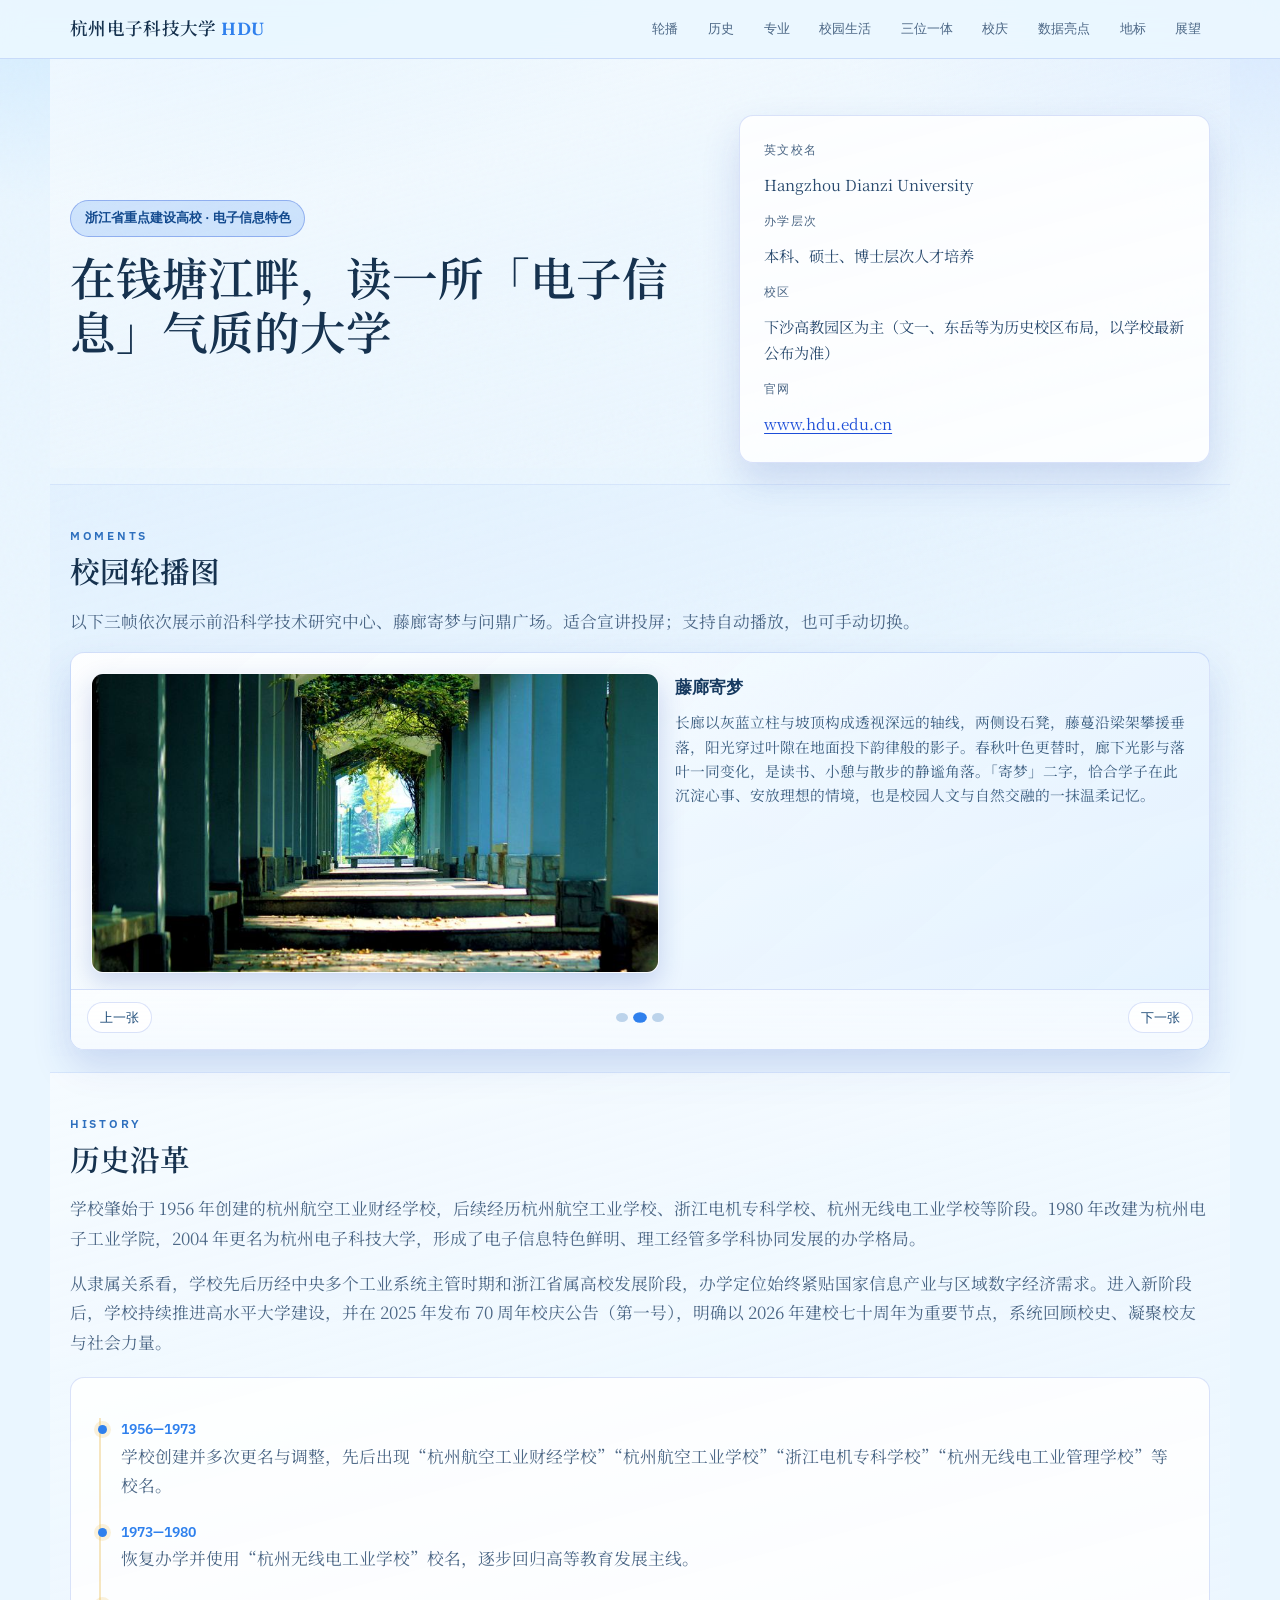
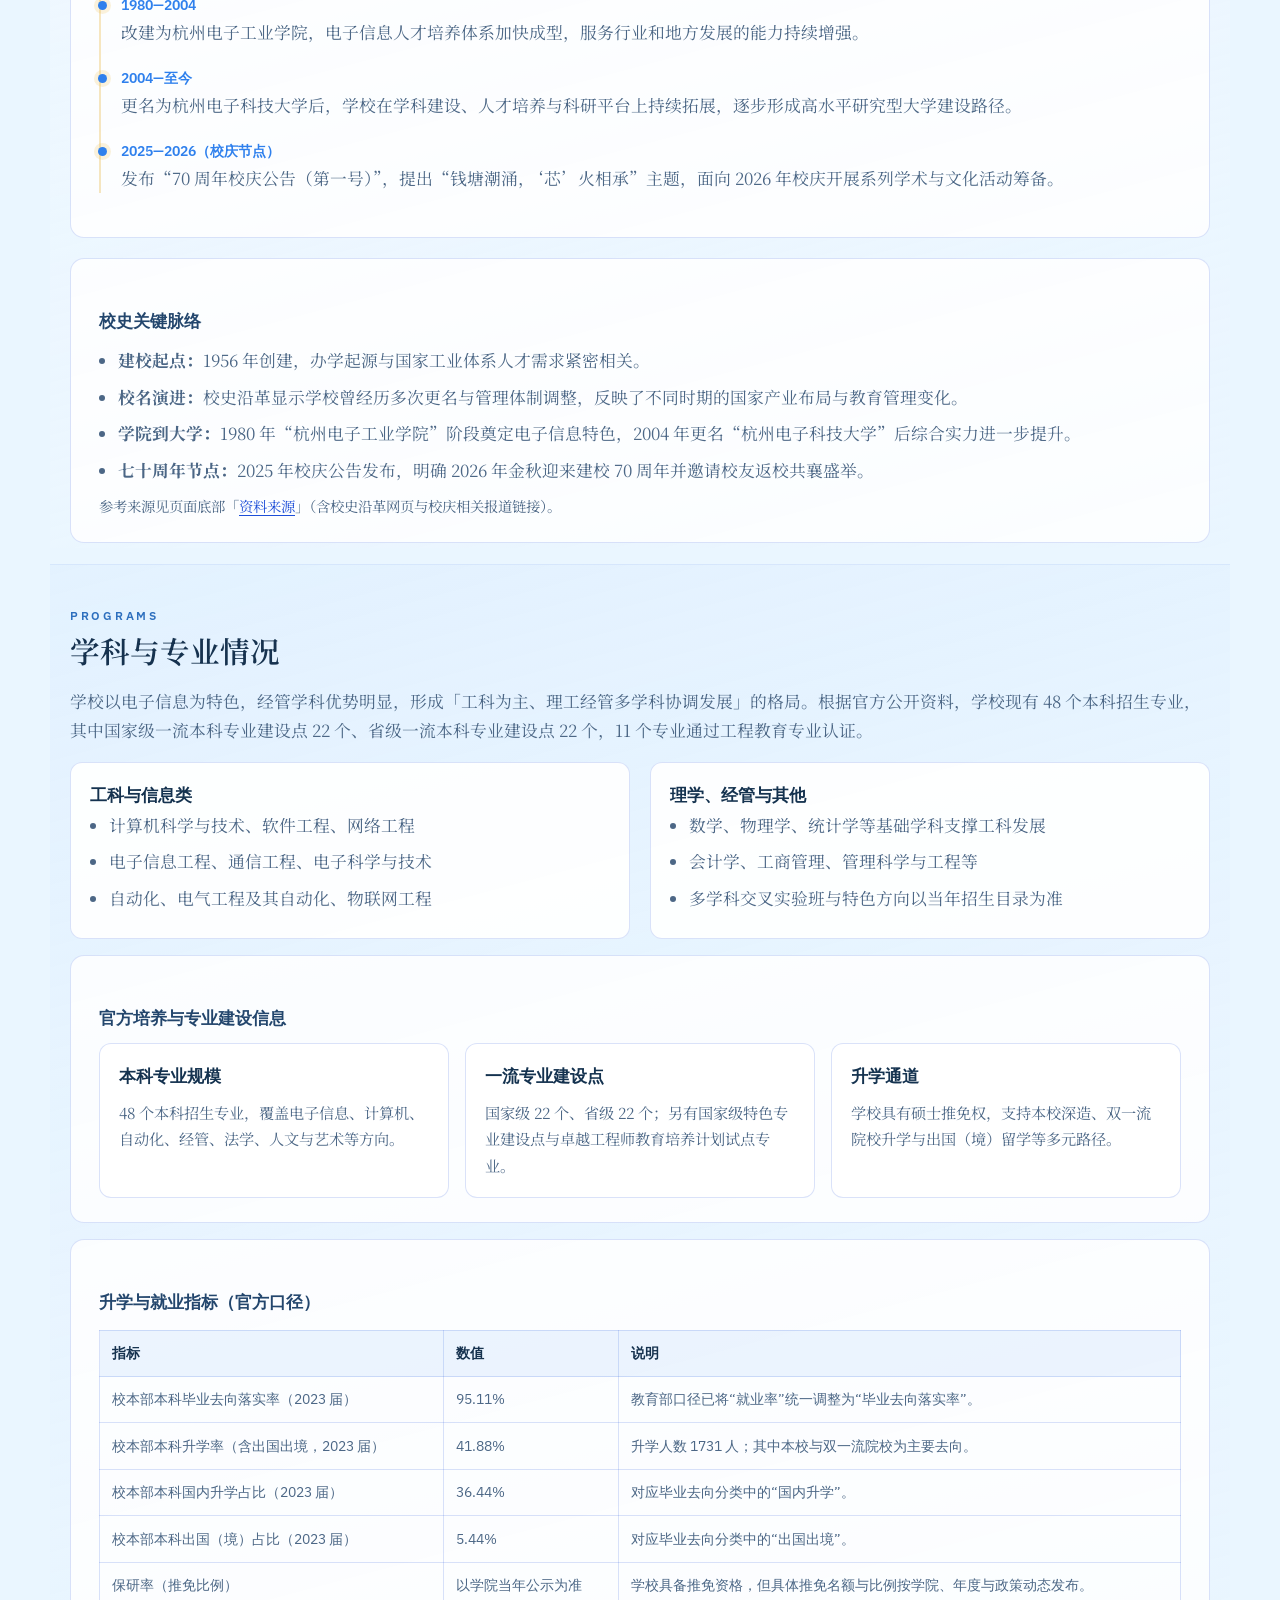
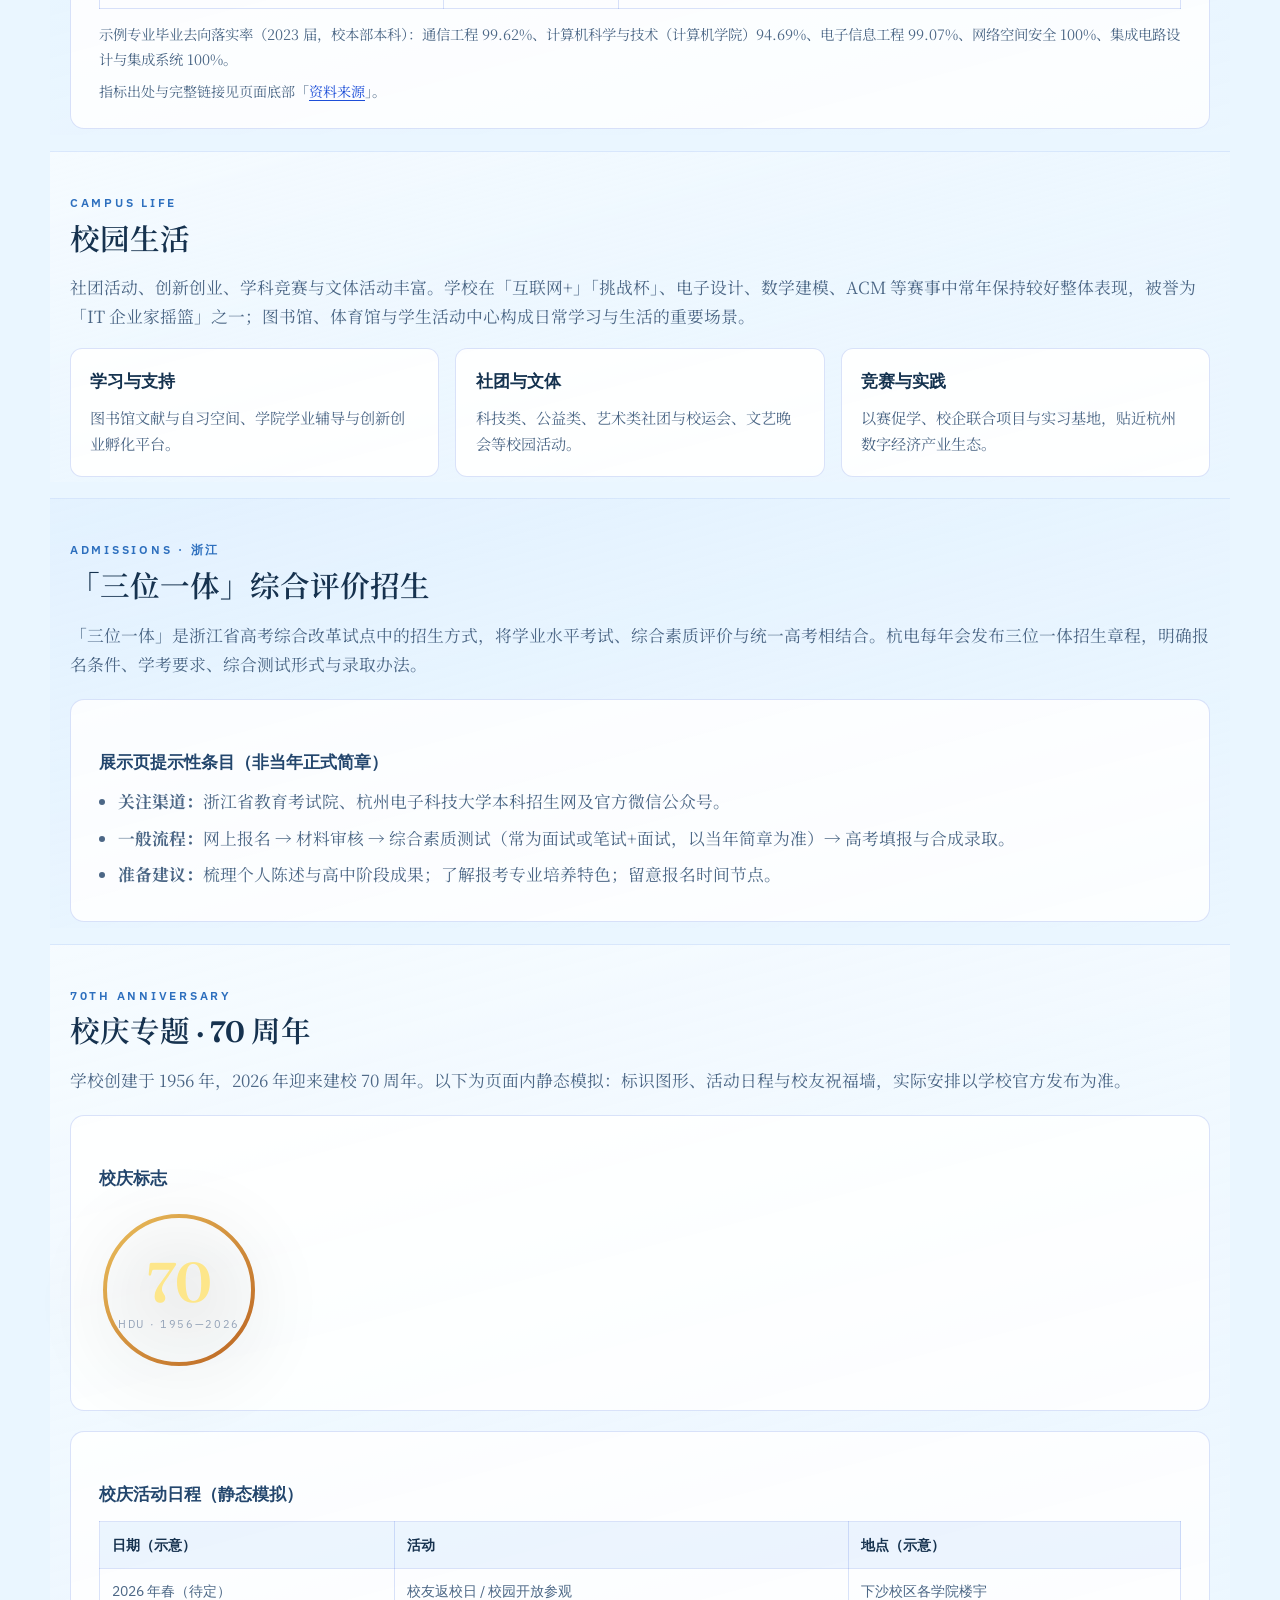
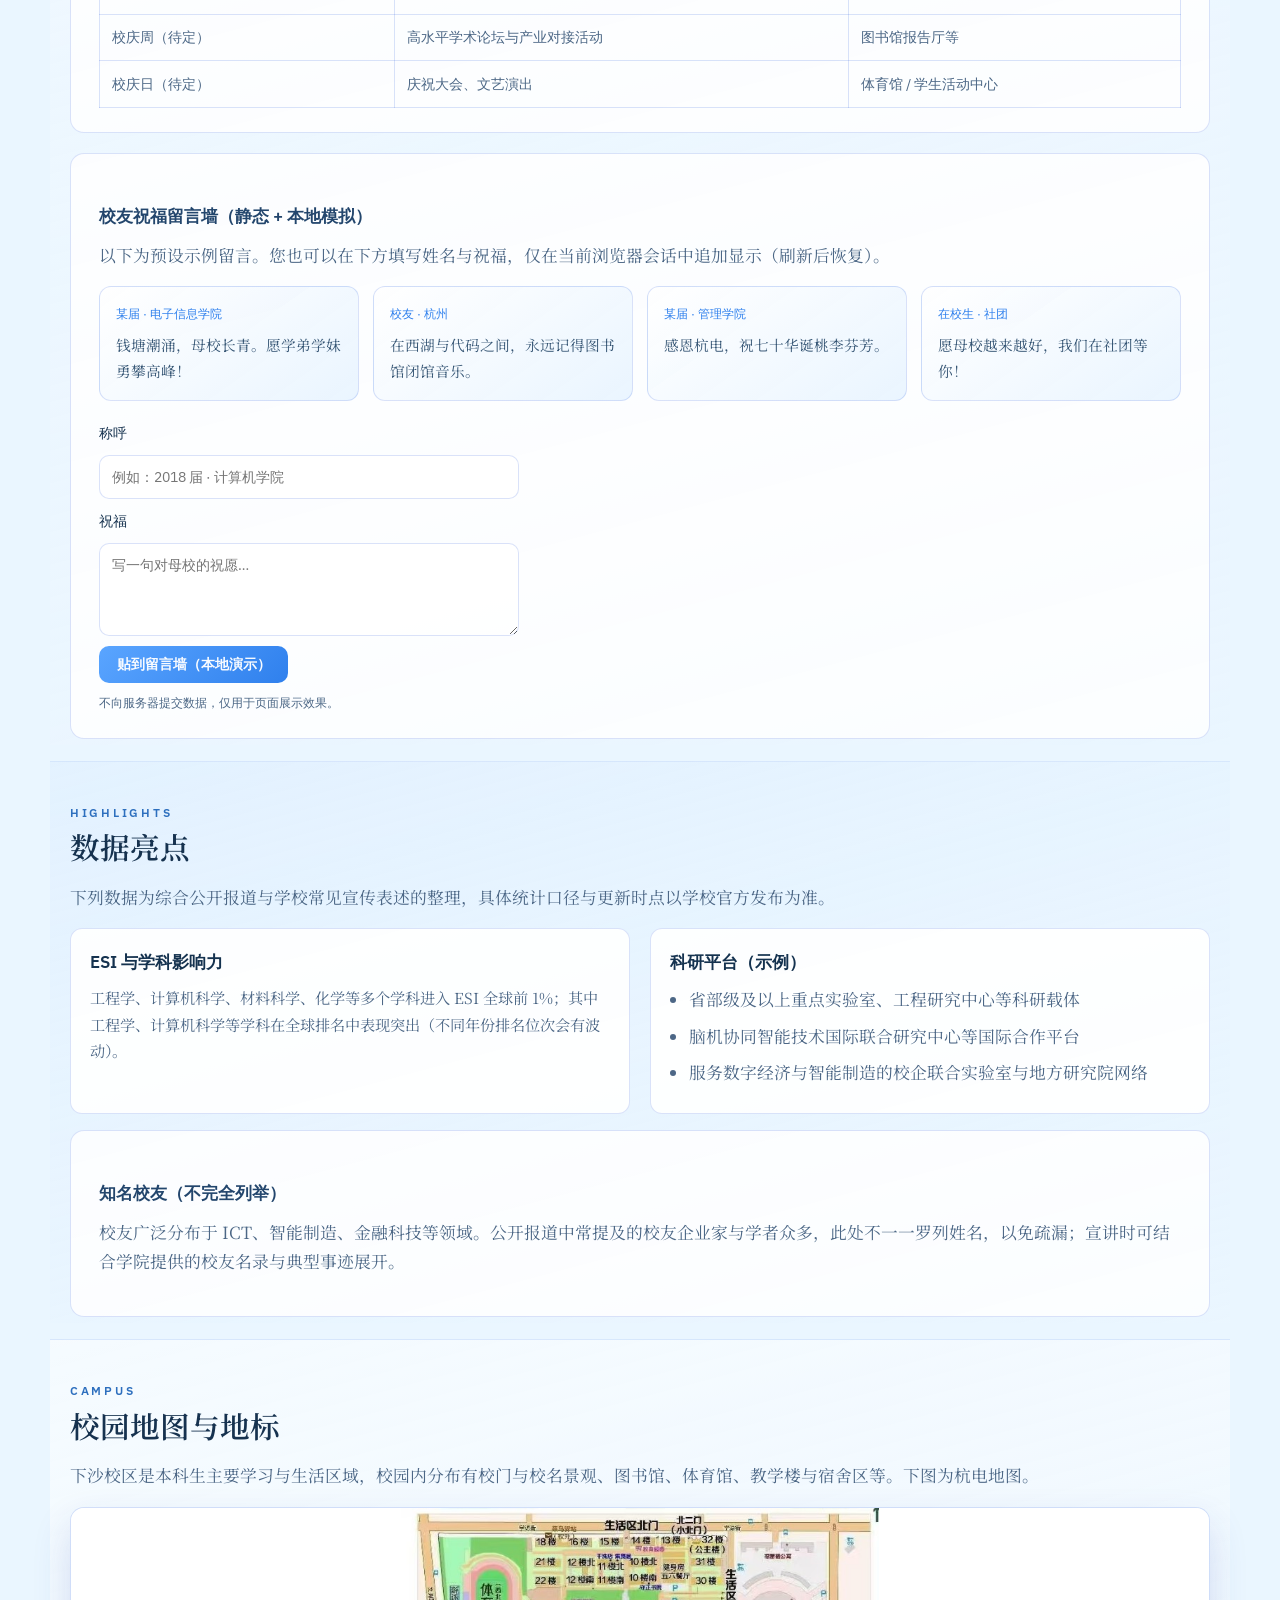
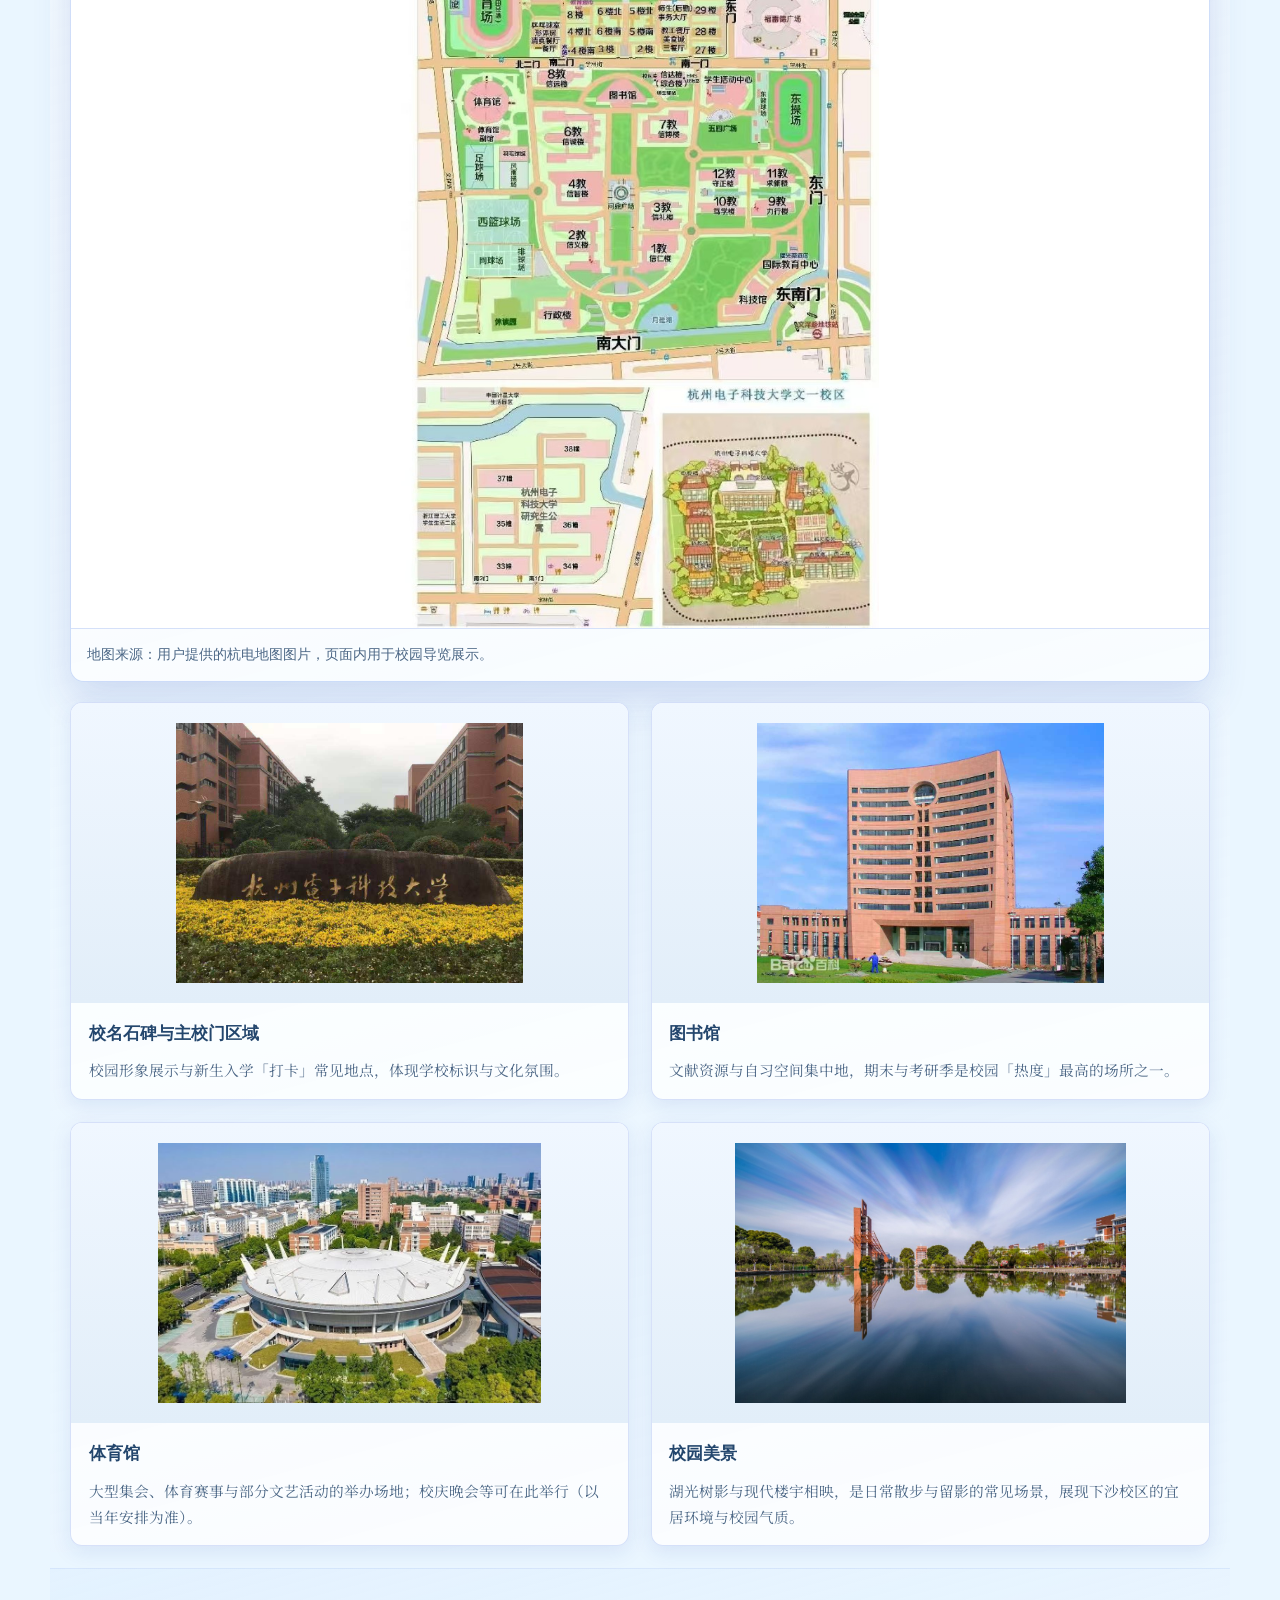
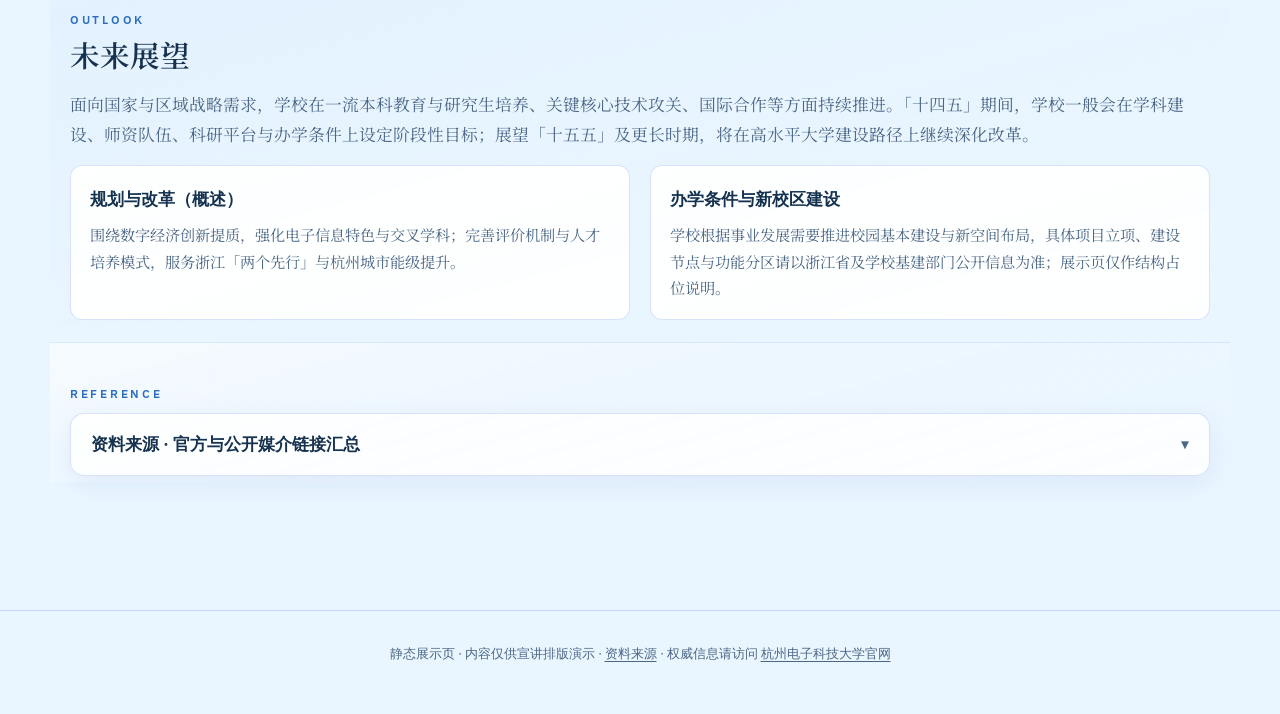
==== commit f4367aa9: "feat：renew" ====
--- a/index.html
+++ b/index.html
@@ -1,906 +1,3 @@
-<!DOCTYPE html>
-<html lang="zh-CN">
-<head>
-  <meta charset="UTF-8" />
-  <meta name="viewport" content="width=device-width, initial-scale=1" />
-  <meta name="description" content="杭州电子科技大学概览：历史沿革、学科专业、校园生活、三位一体招生、70周年校庆专题与校园地标。" />
-  <title>杭州电子科技大学 · 电子程序展示页</title>
-  <link rel="preconnect" href="https://fonts.googleapis.com" />
-  <link rel="preconnect" href="https://fonts.gstatic.com" crossorigin />
-  <link href="https://fonts.googleapis.com/css2?family=Fraunces:ital,opsz,wght@0,9..144,500;1,9..144,500&family=Noto+Serif+SC:wght@400;600;700&family=IBM+Plex+Sans:wght@400;500;600&display=swap" rel="stylesheet" />
-  <style>
-    :root {
-      --bg-deep: #0b1220;
-      --bg-panel: rgba(17, 28, 47, 0.72);
-      --bg-card: rgba(255, 255, 255, 0.04);
-      --stroke: rgba(255, 255, 255, 0.08);
-      --text: #e8edf7;
-      --muted: #94a3b8;
-      --accent: #e8b84a;
-      --accent-dim: #b8860b33;
-      --link: #7dd3fc;
-      --radius: 14px;
-      --shadow: 0 24px 80px rgba(0, 0, 0, 0.45);
-      --font-display: "Fraunces", "Noto Serif SC", Georgia, serif;
-      --font-body: "Noto Serif SC", "Source Han Serif SC", serif;
-      --font-ui: "IBM Plex Sans", system-ui, sans-serif;
-    }
-
-    *,
-    *::before,
-    *::after {
-      box-sizing: border-box;
-    }
-
-    html {
-      scroll-behavior: smooth;
-    }
-
-    body {
-      margin: 0;
-      color: var(--text);
-      background: var(--bg-deep);
-      font-family: var(--font-body);
-      font-size: 1.05rem;
-      line-height: 1.75;
-      -webkit-font-smoothing: antialiased;
-    }
-
-    .bg-mesh {
-      position: fixed;
-      inset: 0;
-      z-index: -2;
-      background:
-        radial-gradient(ellipse 90% 60% at 10% -10%, #1e3a5f 0%, transparent 55%),
-        radial-gradient(ellipse 70% 50% at 100% 0%, #2d1f4e 0%, transparent 50%),
-        radial-gradient(ellipse 50% 40% at 50% 100%, #0d2840 0%, transparent 45%),
-        var(--bg-deep);
-    }
-
-    .bg-grain {
-      position: fixed;
-      inset: 0;
-      z-index: -1;
-      opacity: 0.06;
-      pointer-events: none;
-      background-image: url("data:image/svg+xml,%3Csvg viewBox='0 0 256 256' xmlns='http://www.w3.org/2000/svg'%3E%3Cfilter id='n'%3E%3CfeTurbulence type='fractalNoise' baseFrequency='0.85' numOctaves='4' stitchTiles='stitch'/%3E%3C/filter%3E%3Crect width='100%25' height='100%25' filter='url(%23n)'/%3E%3C/svg%3E");
-    }
-
-    a {
-      color: var(--link);
-      text-decoration-thickness: 1px;
-      text-underline-offset: 3px;
-    }
-
-    a:hover {
-      color: #bae6fd;
-    }
-
-    .skip {
-      position: absolute;
-      left: -999px;
-      top: 0;
-      padding: 0.5rem 1rem;
-      background: #000;
-      color: #fff;
-      z-index: 1000;
-    }
-
-    .skip:focus {
-      left: 1rem;
-    }
-
-    /* Header */
-    header.site-header {
-      position: sticky;
-      top: 0;
-      z-index: 100;
-      backdrop-filter: blur(14px);
-      background: rgba(11, 18, 32, 0.82);
-      border-bottom: 1px solid var(--stroke);
-    }
-
-    .header-inner {
-      max-width: 1180px;
-      margin: 0 auto;
-      padding: 0.75rem 1.25rem;
-      display: flex;
-      align-items: center;
-      justify-content: space-between;
-      gap: 1rem;
-      flex-wrap: wrap;
-    }
-
-    .brand {
-      font-family: var(--font-display);
-      font-weight: 600;
-      font-size: 1.1rem;
-      letter-spacing: 0.02em;
-      color: var(--text);
-      text-decoration: none;
-    }
-
-    .brand span {
-      color: var(--accent);
-    }
-
-    nav.anchor-nav {
-      font-family: var(--font-ui);
-      font-size: 0.82rem;
-      font-weight: 500;
-      display: flex;
-      flex-wrap: wrap;
-      gap: 0.35rem 0.75rem;
-      justify-content: flex-end;
-    }
-
-    nav.anchor-nav a {
-      color: var(--muted);
-      text-decoration: none;
-      padding: 0.35rem 0.55rem;
-      border-radius: 8px;
-      transition: color 0.2s, background 0.2s;
-    }
-
-    nav.anchor-nav a:hover,
-    nav.anchor-nav a:focus-visible {
-      color: var(--text);
-      background: rgba(255, 255, 255, 0.06);
-      outline: none;
-    }
-
-    /* Layout */
-    .wrap {
-      max-width: 1180px;
-      margin: 0 auto;
-      padding: 0 1.25rem 4rem;
-    }
-
-    section {
-      scroll-margin-top: 88px;
-      padding-top: 2.5rem;
-      margin-bottom: 1rem;
-    }
-
-    .section-label {
-      font-family: var(--font-ui);
-      font-size: 0.75rem;
-      font-weight: 600;
-      letter-spacing: 0.22em;
-      text-transform: uppercase;
-      color: var(--accent);
-      margin-bottom: 0.5rem;
-    }
-
-    h1,
-    h2 {
-      font-family: var(--font-display);
-      font-weight: 600;
-      line-height: 1.2;
-      margin: 0 0 1rem;
-    }
-
-    h1 {
-      font-size: clamp(2rem, 4.5vw, 2.85rem);
-    }
-
-    h2 {
-      font-size: clamp(1.45rem, 2.8vw, 1.85rem);
-    }
-
-    h3 {
-      font-family: var(--font-ui);
-      font-size: 1.05rem;
-      font-weight: 600;
-      margin: 1.5rem 0 0.6rem;
-      color: #cbd5e1;
-    }
-
-    p {
-      margin: 0 0 1rem;
-      color: #cbd5e1;
-    }
-
-    /* Hero */
-    .hero {
-      padding: 3.5rem 0 2rem;
-      display: grid;
-      gap: 2rem;
-      grid-template-columns: 1fr;
-    }
-
-    @media (min-width: 900px) {
-      .hero {
-        grid-template-columns: 1.15fr 0.85fr;
-        align-items: center;
-      }
-    }
-
-    .hero-badge {
-      display: inline-flex;
-      align-items: center;
-      gap: 0.5rem;
-      font-family: var(--font-ui);
-      font-size: 0.8rem;
-      padding: 0.35rem 0.85rem;
-      border-radius: 999px;
-      background: var(--accent-dim);
-      border: 1px solid rgba(232, 184, 74, 0.35);
-      color: #fde68a;
-      margin-bottom: 1rem;
-    }
-
-    .hero-lead {
-      font-size: 1.12rem;
-      color: var(--muted);
-      max-width: 42ch;
-    }
-
-    .hero-card {
-      background: var(--bg-panel);
-      border: 1px solid var(--stroke);
-      border-radius: var(--radius);
-      padding: 1.5rem;
-      box-shadow: var(--shadow);
-    }
-
-    .hero-card dl {
-      margin: 0;
-      display: grid;
-      gap: 0.75rem;
-    }
-
-    .hero-card dt {
-      font-family: var(--font-ui);
-      font-size: 0.72rem;
-      text-transform: uppercase;
-      letter-spacing: 0.12em;
-      color: var(--muted);
-    }
-
-    .hero-card dd {
-      margin: 0;
-      font-size: 0.95rem;
-      color: #e2e8f0;
-    }
-
-    /* Panels & grids */
-    .panel {
-      background: var(--bg-panel);
-      border: 1px solid var(--stroke);
-      border-radius: var(--radius);
-      padding: 1.5rem 1.75rem;
-      margin-top: 1.25rem;
-    }
-
-    .grid-2 {
-      display: grid;
-      gap: 1.25rem;
-    }
-
-    @media (min-width: 768px) {
-      .grid-2 {
-        grid-template-columns: 1fr 1fr;
-      }
-    }
-
-    .grid-3 {
-      display: grid;
-      gap: 1rem;
-    }
-
-    @media (min-width: 640px) {
-      .grid-3 {
-        grid-template-columns: repeat(3, 1fr);
-      }
-    }
-
-    .card {
-      background: var(--bg-card);
-      border: 1px solid var(--stroke);
-      border-radius: 12px;
-      padding: 1.1rem 1.2rem;
-    }
-
-    .card strong {
-      color: #f1f5f9;
-      font-family: var(--font-ui);
-      font-weight: 600;
-    }
-
-    ul.clean {
-      margin: 0;
-      padding-left: 1.2rem;
-      color: #cbd5e1;
-    }
-
-    ul.clean li {
-      margin-bottom: 0.45rem;
-    }
-
-    /* Timeline */
-    .timeline {
-      position: relative;
-      padding-left: 1.25rem;
-      border-left: 2px solid rgba(232, 184, 74, 0.35);
-      margin: 1rem 0 0;
-    }
-
-    .timeline-item {
-      margin-bottom: 1.25rem;
-      position: relative;
-    }
-
-    .timeline-item::before {
-      content: "";
-      position: absolute;
-      left: -1.42rem;
-      top: 0.45rem;
-      width: 9px;
-      height: 9px;
-      border-radius: 50%;
-      background: var(--accent);
-      box-shadow: 0 0 0 4px rgba(232, 184, 74, 0.2);
-    }
-
-    .year {
-      font-family: var(--font-ui);
-      font-size: 0.85rem;
-      font-weight: 600;
-      color: var(--accent);
-    }
-
-    /* Table */
-    table.schedule {
-      width: 100%;
-      border-collapse: collapse;
-      font-family: var(--font-ui);
-      font-size: 0.88rem;
-      margin-top: 0.75rem;
-    }
-
-    table.schedule th,
-    table.schedule td {
-      border: 1px solid var(--stroke);
-      padding: 0.65rem 0.75rem;
-      text-align: left;
-    }
-
-    table.schedule th {
-      background: rgba(255, 255, 255, 0.04);
-      color: #e2e8f0;
-      font-weight: 600;
-    }
-
-    table.schedule td {
-      color: #94a3b8;
-    }
-
-    /* Anniversary logo */
-    .logo-70 {
-      display: flex;
-      align-items: center;
-      gap: 1.5rem;
-      flex-wrap: wrap;
-      margin: 1rem 0;
-    }
-
-    .logo-70 svg {
-      flex-shrink: 0;
-      filter: drop-shadow(0 12px 32px rgba(0, 0, 0, 0.4));
-    }
-
-    .logo-caption {
-      font-family: var(--font-ui);
-      font-size: 0.9rem;
-      color: var(--muted);
-      max-width: 36ch;
-    }
-
-    /* Message wall */
-    .wall {
-      display: grid;
-      gap: 0.85rem;
-      grid-template-columns: repeat(auto-fill, minmax(240px, 1fr));
-      margin-top: 1rem;
-    }
-
-    .wall-card {
-      background: linear-gradient(145deg, rgba(255, 255, 255, 0.06), rgba(255, 255, 255, 0.02));
-      border: 1px solid var(--stroke);
-      border-radius: 12px;
-      padding: 1rem;
-      font-size: 0.92rem;
-      color: #cbd5e1;
-    }
-
-    .wall-card .who {
-      font-family: var(--font-ui);
-      font-size: 0.75rem;
-      color: var(--accent);
-      margin-bottom: 0.5rem;
-    }
-
-    .wall-form {
-      margin-top: 1.25rem;
-      display: flex;
-      flex-direction: column;
-      gap: 0.6rem;
-      max-width: 420px;
-      font-family: var(--font-ui);
-      font-size: 0.88rem;
-    }
-
-    .wall-form input,
-    .wall-form textarea {
-      background: rgba(0, 0, 0, 0.25);
-      border: 1px solid var(--stroke);
-      border-radius: 10px;
-      padding: 0.55rem 0.75rem;
-      color: var(--text);
-      font: inherit;
-    }
-
-    .wall-form button {
-      align-self: flex-start;
-      font-family: var(--font-ui);
-      font-weight: 600;
-      font-size: 0.85rem;
-      padding: 0.55rem 1.1rem;
-      border-radius: 10px;
-      border: none;
-      cursor: pointer;
-      background: linear-gradient(135deg, #e8b84a, #c9972d);
-      color: #1a1204;
-    }
-
-    .wall-form button:hover {
-      filter: brightness(1.06);
-    }
-
-    .wall-form small {
-      color: var(--muted);
-      font-size: 0.78rem;
-    }
-
-    /* Landmarks */
-    .landmark-grid {
-      display: grid;
-      gap: 1rem;
-      grid-template-columns: 1fr;
-    }
-
-    @media (min-width: 720px) {
-      .landmark-grid {
-        grid-template-columns: repeat(2, 1fr);
-      }
-    }
-
-    .landmark {
-      border-radius: 12px;
-      overflow: hidden;
-      border: 1px solid var(--stroke);
-      background: rgba(0, 0, 0, 0.2);
-    }
-
-    .landmark-visual {
-      height: 140px;
-      background: linear-gradient(135deg, #1e3a5f, #0f2840 50%, #2d1f4e);
-      display: flex;
-      align-items: center;
-      justify-content: center;
-      font-family: var(--font-display);
-      font-size: 1.4rem;
-      color: rgba(255, 255, 255, 0.35);
-      letter-spacing: 0.08em;
-    }
-
-    .landmark-body {
-      padding: 1rem 1.1rem;
-    }
-
-    .landmark-body p {
-      font-size: 0.92rem;
-      margin: 0;
-    }
-
-    /* Campus map */
-    .map-box {
-      margin-top: 1rem;
-      border-radius: var(--radius);
-      border: 1px solid var(--stroke);
-      background: rgba(255, 255, 255, 0.02);
-      overflow: hidden;
-      box-shadow: var(--shadow);
-    }
-
-    .map-box img {
-      display: block;
-      width: 100%;
-      height: auto;
-      max-height: 720px;
-      object-fit: contain;
-      background: #ffffff;
-    }
-
-    .map-caption {
-      margin: 0;
-      padding: 0.85rem 1rem;
-      border-top: 1px solid var(--stroke);
-      background: rgba(0, 0, 0, 0.2);
-      font-family: var(--font-ui);
-      font-size: 0.88rem;
-      color: var(--muted);
-    }
-
-    footer {
-      margin-top: 3rem;
-      padding: 2rem 1.25rem;
-      border-top: 1px solid var(--stroke);
-      font-family: var(--font-ui);
-      font-size: 0.82rem;
-      color: var(--muted);
-      text-align: center;
-    }
-
-    footer a {
-      color: #94a3b8;
-    }
-  </style>
-</head>
-<body>
-  <a class="skip" href="#main">跳到主要内容</a>
-  <div class="bg-mesh" aria-hidden="true"></div>
-  <div class="bg-grain" aria-hidden="true"></div>
-
-  <header class="site-header">
-    <div class="header-inner">
-      <a class="brand" href="#hero">杭州电子科技大学 <span>HDU</span></a>
-      <nav class="anchor-nav" aria-label="页面锚点导航">
-        <a href="#history">历史</a>
-        <a href="#majors">专业</a>
-        <a href="#life">校园生活</a>
-        <a href="#sanwei">三位一体</a>
-        <a href="#anniversary">校庆</a>
-        <a href="#data">数据亮点</a>
-        <a href="#landmarks">地标</a>
-        <a href="#future">展望</a>
-      </nav>
-    </div>
-  </header>
-
-  <main id="main" class="wrap">
-    <!-- Hero -->
-    <section id="hero" class="hero" aria-labelledby="hero-title">
-      <div>
-        <div class="hero-badge" role="status">浙江省重点建设高校 · 电子信息特色</div>
-        <h1 id="hero-title">在钱塘江畔，读一所「电子信息」气质的大学</h1>
-        <!-- <p class="hero-lead">
-          本页为招生宣讲与展示用的静态电子程序样例，内容综合学校公开信息与常见介绍表述整理，具体招生政策以浙江省教育考试院及学校当年简章为准。
-        </p> -->
-      </div>
-      <aside class="hero-card" aria-label="学校速览">
-        <dl>
-          <dt>英文校名</dt>
-          <dd>Hangzhou Dianzi University</dd>
-          <dt>办学层次</dt>
-          <dd>本科、硕士、博士层次人才培养</dd>
-          <dt>校区</dt>
-          <dd>下沙高教园区为主（文一、东岳等为历史校区布局，以学校最新公布为准）</dd>
-          <dt>官网</dt>
-          <dd><a href="https://www.hdu.edu.cn/" target="_blank" rel="noopener noreferrer">www.hdu.edu.cn</a></dd>
-        </dl>
-      </aside>
-    </section>
-
-    <!-- History -->
-    <section id="history" aria-labelledby="history-title">
-      <div class="section-label">History</div>
-      <h2 id="history-title">历史沿革</h2>
-      <p>
-        学校前身可追溯至 1956 年，历经航空工业财经类院校等办学阶段，1980 年改建为杭州电子工业学院，2004 年更名为杭州电子科技大学，是浙江省人民政府与国防科技工业局共建高校，长期服务区域数字经济与电子信息产业发展。
-      </p>
-      <div class="panel">
-        <div class="timeline">
-          <div class="timeline-item">
-            <div class="year">1956 年前后</div>
-            <p>建校起步，服务国家航空工业与财经人才培养需要。</p>
-          </div>
-          <div class="timeline-item">
-            <div class="year">1980 年</div>
-            <p>改建为杭州电子工业学院，电子信息类办学方向逐步清晰。</p>
-          </div>
-          <div class="timeline-item">
-            <div class="year">2004 年</div>
-            <p>更名为杭州电子科技大学，学科专业体系向高水平研究型大学拓展。</p>
-          </div>
-          <div class="timeline-item">
-            <div class="year">近年</div>
-            <p>工程学、计算机科学等多个学科进入 ESI 全球前 1%，科研平台与产学研合作持续强化。</p>
-          </div>
-        </div>
-      </div>
-    </section>
-
-    <!-- Majors -->
-    <section id="majors" aria-labelledby="majors-title">
-      <div class="section-label">Programs</div>
-      <h2 id="majors-title">学科与专业情况</h2>
-      <p>
-        学校以电子信息为特色，经管学科优势明显，形成「工科为主、理工经管多学科协调发展」的格局。国家级一流本科专业建设点、工程教育认证专业等覆盖计算机、电子信息、自动化、材料、会计等领域。
-      </p>
-      <div class="grid-2">
-        <div class="card">
-          <strong>工科与信息类</strong>
-          <ul class="clean">
-            <li>计算机科学与技术、软件工程、网络工程</li>
-            <li>电子信息工程、通信工程、电子科学与技术</li>
-            <li>自动化、电气工程及其自动化、物联网工程</li>
-          </ul>
-        </div>
-        <div class="card">
-          <strong>理学、经管与其他</strong>
-          <ul class="clean">
-            <li>数学、物理学、统计学等基础学科支撑工科发展</li>
-            <li>会计学、工商管理、管理科学与工程等</li>
-            <li>多学科交叉实验班与特色方向以当年招生目录为准</li>
-          </ul>
-        </div>
-      </div>
-    </section>
-
-    <!-- Campus life -->
-    <section id="life" aria-labelledby="life-title">
-      <div class="section-label">Campus Life</div>
-      <h2 id="life-title">校园生活</h2>
-      <p>
-        社团活动、创新创业、学科竞赛与文体活动丰富。学校在「互联网+」「挑战杯」、电子设计、数学建模、ACM 等赛事中常年保持较好整体表现，被誉为「IT 企业家摇篮」之一；图书馆、体育馆与学生活动中心构成日常学习与生活的重要场景。
-      </p>
-      <div class="grid-3">
-        <div class="card">
-          <strong>学习与支持</strong>
-          <p style="margin: 0.5rem 0 0; font-size: 0.95rem;">图书馆文献与自习空间、学院学业辅导与创新创业孵化平台。</p>
-        </div>
-        <div class="card">
-          <strong>社团与文体</strong>
-          <p style="margin: 0.5rem 0 0; font-size: 0.95rem;">科技类、公益类、艺术类社团与校运会、文艺晚会等校园活动。</p>
-        </div>
-        <div class="card">
-          <strong>竞赛与实践</strong>
-          <p style="margin: 0.5rem 0 0; font-size: 0.95rem;">以赛促学、校企联合项目与实习基地，贴近杭州数字经济产业生态。</p>
-        </div>
-      </div>
-    </section>
-
-    <!-- Sanwei yiti -->
-    <section id="sanwei" aria-labelledby="sanwei-title">
-      <div class="section-label">Admissions · 浙江</div>
-      <h2 id="sanwei-title">「三位一体」综合评价招生</h2>
-      <p>
-        「三位一体」是浙江省高考综合改革试点中的招生方式，将学业水平考试、综合素质评价与统一高考相结合。杭电每年会发布三位一体招生章程，明确报名条件、学考要求、综合测试形式与录取办法。
-      </p>
-      <div class="panel">
-        <h3>展示页提示性条目（非当年正式简章）</h3>
-        <ul class="clean">
-          <li><strong>关注渠道：</strong>浙江省教育考试院、杭州电子科技大学本科招生网及官方微信公众号。</li>
-          <li><strong>一般流程：</strong>网上报名 → 材料审核 → 综合素质测试（常为面试或笔试+面试，以当年简章为准）→ 高考填报与合成录取。</li>
-          <li><strong>准备建议：</strong>梳理个人陈述与高中阶段成果；了解报考专业培养特色；留意报名时间节点。</li>
-        </ul>
-        <!-- <p style="margin-bottom: 0; font-size: 0.92rem; color: var(--muted);">
-          本区块已设置 <code style="color: #7dd3fc;">id="sanwei"</code>，顶部导航可一键跳转，便于宣讲时快速展示。
-        </p> -->
-      </div>
-    </section>
-
-    <!-- Anniversary -->
-    <section id="anniversary" aria-labelledby="anniversary-title">
-      <div class="section-label">70th Anniversary</div>
-      <h2 id="anniversary-title">校庆专题 · 70 周年</h2>
-      <p>
-        学校创建于 1956 年，2026 年迎来建校 70 周年。以下为页面内静态模拟：标识图形、活动日程与校友祝福墙，实际安排以学校官方发布为准。
-      </p>
-
-      <div class="panel">
-        <h3>校庆标志</h3>
-        <div class="logo-70">
-          <svg width="160" height="160" viewBox="0 0 160 160" role="img" aria-label="70 周年校庆标志示意">
-            <defs>
-              <linearGradient id="g" x1="0%" y1="0%" x2="100%" y2="100%">
-                <stop offset="0%" style="stop-color:#e8b84a" />
-                <stop offset="100%" style="stop-color:#b45309" />
-              </linearGradient>
-            </defs>
-            <circle cx="80" cy="80" r="74" fill="none" stroke="url(#g)" stroke-width="4" opacity="0.9" />
-            <text x="80" y="92" text-anchor="middle" font-family="Fraunces, Georgia, serif" font-size="56" font-weight="600" fill="#fde68a">70</text>
-            <text x="80" y="118" text-anchor="middle" font-family="IBM Plex Sans, sans-serif" font-size="11" fill="#94a3b8" letter-spacing="0.15em">HDU · 1956—2026</text>
-          </svg>
-          <!-- <p class="logo-caption">正式 VI 请以学校宣传部发布为准。</p> -->
-        </div>
-      </div>
-
-      <div class="panel">
-        <h3>校庆活动日程（静态模拟）</h3>
-        <table class="schedule">
-          <thead>
-            <tr>
-              <th scope="col">日期（示意）</th>
-              <th scope="col">活动</th>
-              <th scope="col">地点（示意）</th>
-            </tr>
-          </thead>
-          <tbody>
-            <tr>
-              <td>2026 年春（待定）</td>
-              <td>校友返校日 / 校园开放参观</td>
-              <td>下沙校区各学院楼宇</td>
-            </tr>
-            <tr>
-              <td>校庆周（待定）</td>
-              <td>高水平学术论坛与产业对接活动</td>
-              <td>图书馆报告厅等</td>
-            </tr>
-            <tr>
-              <td>校庆日（待定）</td>
-              <td>庆祝大会、文艺演出</td>
-              <td>体育馆 / 学生活动中心</td>
-            </tr>
-          </tbody>
-        </table>
-      </div>
-
-      <div class="panel">
-        <h3>校友祝福留言墙（静态 + 本地模拟）</h3>
-        <p style="margin-top: 0;">以下为预设示例留言。您也可以在下方填写姓名与祝福，仅在当前浏览器会话中追加显示（刷新后恢复）。</p>
-        <div id="wall" class="wall" aria-live="polite"></div>
-        <form class="wall-form" id="wall-form" aria-label="添加祝福">
-          <label for="w-name">称呼</label>
-          <input id="w-name" type="text" placeholder="例如：2018 届 · 计算机学院" autocomplete="name" />
-          <label for="w-msg">祝福</label>
-          <textarea id="w-msg" rows="3" placeholder="写一句对母校的祝愿…"></textarea>
-          <button type="submit">贴到留言墙（本地演示）</button>
-          <small>不向服务器提交数据，仅用于页面展示效果。</small>
-        </form>
-      </div>
-    </section>
-
-    <!-- Data -->
-    <section id="data" aria-labelledby="data-title">
-      <div class="section-label">Highlights</div>
-      <h2 id="data-title">数据亮点</h2>
-      <p>
-        下列数据为综合公开报道与学校常见宣传表述的整理，具体统计口径与更新时点以学校官方发布为准。
-      </p>
-      <div class="grid-2">
-        <div class="card">
-          <strong>ESI 与学科影响力</strong>
-          <p style="margin: 0.5rem 0 0; font-size: 0.95rem;">
-            工程学、计算机科学、材料科学、化学等多个学科进入 ESI 全球前 1%；其中工程学、计算机科学等学科在全球排名中表现突出（不同年份排名位次会有波动）。
-          </p>
-        </div>
-        <div class="card">
-          <strong>科研平台（示例）</strong>
-          <ul class="clean" style="margin-top: 0.5rem;">
-            <li>省部级及以上重点实验室、工程研究中心等科研载体</li>
-            <li>脑机协同智能技术国际联合研究中心等国际合作平台</li>
-            <li>服务数字经济与智能制造的校企联合实验室与地方研究院网络</li>
-          </ul>
-        </div>
-      </div>
-      <div class="panel" style="margin-top: 1rem;">
-        <h3>知名校友（不完全列举）</h3>
-        <p style="margin-top: 0;">
-          校友广泛分布于 ICT、智能制造、金融科技等领域。公开报道中常提及的校友企业家与学者众多，此处不一一罗列姓名，以免疏漏；宣讲时可结合学院提供的校友名录与典型事迹展开。
-        </p>
-      </div>
-    </section>
-
-    <!-- Landmarks -->
-    <section id="landmarks" aria-labelledby="landmarks-title">
-      <div class="section-label">Campus</div>
-      <h2 id="landmarks-title">校园地图与地标</h2>
-      <p>
-        下沙校区是本科生主要学习与生活区域，校园内分布有校门与校名景观、图书馆、体育馆、教学楼与宿舍区等。下图为杭电地图，可用于宣讲展示与校园导览说明。
-      </p>
-      <div class="map-box">
-        <img src="assets/hdu-campus-map-v2.png" alt="杭州电子科技大学下沙校区地图，标注了校门、教学楼、图书馆、体育馆与生活区。" loading="lazy" />
-        <p class="map-caption">地图来源：用户提供的杭电地图图片，页面内用于校园导览展示。</p>
-      </div>
-      <div class="landmark-grid" style="margin-top: 1.25rem;">
-        <article class="landmark">
-          <div class="landmark-visual" aria-hidden="true">校名石碑 · 校门</div>
-          <div class="landmark-body">
-            <h3 style="margin-top: 0;">校名石碑与主校门区域</h3>
-            <p>校园形象展示与新生入学「打卡」常见地点，体现学校标识与文化氛围。</p>
-          </div>
-        </article>
-        <article class="landmark">
-          <div class="landmark-visual" aria-hidden="true">图书馆</div>
-          <div class="landmark-body">
-            <h3 style="margin-top: 0;">图书馆</h3>
-            <p>文献资源与自习空间集中地，期末与考研季是校园「热度」最高的场所之一。</p>
-          </div>
-        </article>
-        <article class="landmark">
-          <div class="landmark-visual" aria-hidden="true">体育馆</div>
-          <div class="landmark-body">
-            <h3 style="margin-top: 0;">体育馆</h3>
-            <p>大型集会、体育赛事与部分文艺活动的举办场地；校庆晚会等可在此举行（以当年安排为准）。</p>
-          </div>
-        </article>
-        <article class="landmark">
-          <div class="landmark-visual" aria-hidden="true">学生活动中心</div>
-          <div class="landmark-body">
-            <h3 style="margin-top: 0;">学生活动中心</h3>
-            <p>社团活动、讲座与校园文化项目的重要空间，贴近学生日常。</p>
-          </div>
-        </article>
-      </div>
-    </section>
-
-    <!-- Future -->
-    <section id="future" aria-labelledby="future-title">
-      <div class="section-label">Outlook</div>
-      <h2 id="future-title">未来展望</h2>
-      <p>
-        面向国家与区域战略需求，学校在一流本科教育与研究生培养、关键核心技术攻关、国际合作等方面持续推进。「十四五」期间，学校一般会在学科建设、师资队伍、科研平台与办学条件上设定阶段性目标；展望「十五五」及更长时期，将在高水平大学建设路径上继续深化改革。
-      </p>
-      <div class="grid-2">
-        <div class="card">
-          <strong>规划与改革（概述）</strong>
-          <p style="margin: 0.5rem 0 0; font-size: 0.95rem;">
-            围绕数字经济创新提质，强化电子信息特色与交叉学科；完善评价机制与人才培养模式，服务浙江「两个先行」与杭州城市能级提升。
-          </p>
-        </div>
-        <div class="card">
-          <strong>办学条件与新校区建设</strong>
-          <p style="margin: 0.5rem 0 0; font-size: 0.95rem;">
-            学校根据事业发展需要推进校园基本建设与新空间布局，具体项目立项、建设节点与功能分区请以浙江省及学校基建部门公开信息为准；展示页仅作结构占位说明。
-          </p>
-        </div>
-      </div>
-    </section>
-  </main>
-
-  <footer>
-    <p>
-      静态展示页 · 内容仅供宣讲排版演示 · 权威信息请访问
-      <a href="https://www.hdu.edu.cn/" target="_blank" rel="noopener noreferrer">杭州电子科技大学官网</a>
-    </p>
-  </footer>
-
-  <script>
-    (function () {
-      var preset = [
-        { who: "某届 · 电子信息学院", msg: "钱塘潮涌，母校长青。愿学弟学妹勇攀高峰！" },
-        { who: "校友 · 杭州", msg: "在西湖与代码之间，永远记得图书馆闭馆音乐。" },
-        { who: "某届 · 管理学院", msg: "感恩杭电，祝七十华诞桃李芬芳。" },
-        { who: "在校生 · 社团", msg: "愿母校越来越好，我们在社团等你！" }
-      ];
-      var wall = document.getElementById("wall");
-      function card(item) {
-        var el = document.createElement("article");
-        el.className = "wall-card";
-        el.innerHTML = '<div class="who"></div><div class="msg"></div>';
-        el.querySelector(".who").textContent = item.who;
-        el.querySelector(".msg").textContent = item.msg;
-        return el;
-      }
-      preset.forEach(function (p) {
-        wall.appendChild(card(p));
-      });
-      document.getElementById("wall-form").addEventListener("submit", function (e) {
-        e.preventDefault();
-        var name = document.getElementById("w-name").value.trim() || "匿名校友";
-        var msg = document.getElementById("w-msg").value.trim();
-        if (!msg) return;
-        wall.insertBefore(card({ who: name, msg: msg }), wall.firstChild);
-        document.getElementById("w-msg").value = "";
-      });
-    })();
-  </script>
-</body>
-</html>
-
 <!DOCTYPE html>
 <html lang="zh-CN">
 <head>
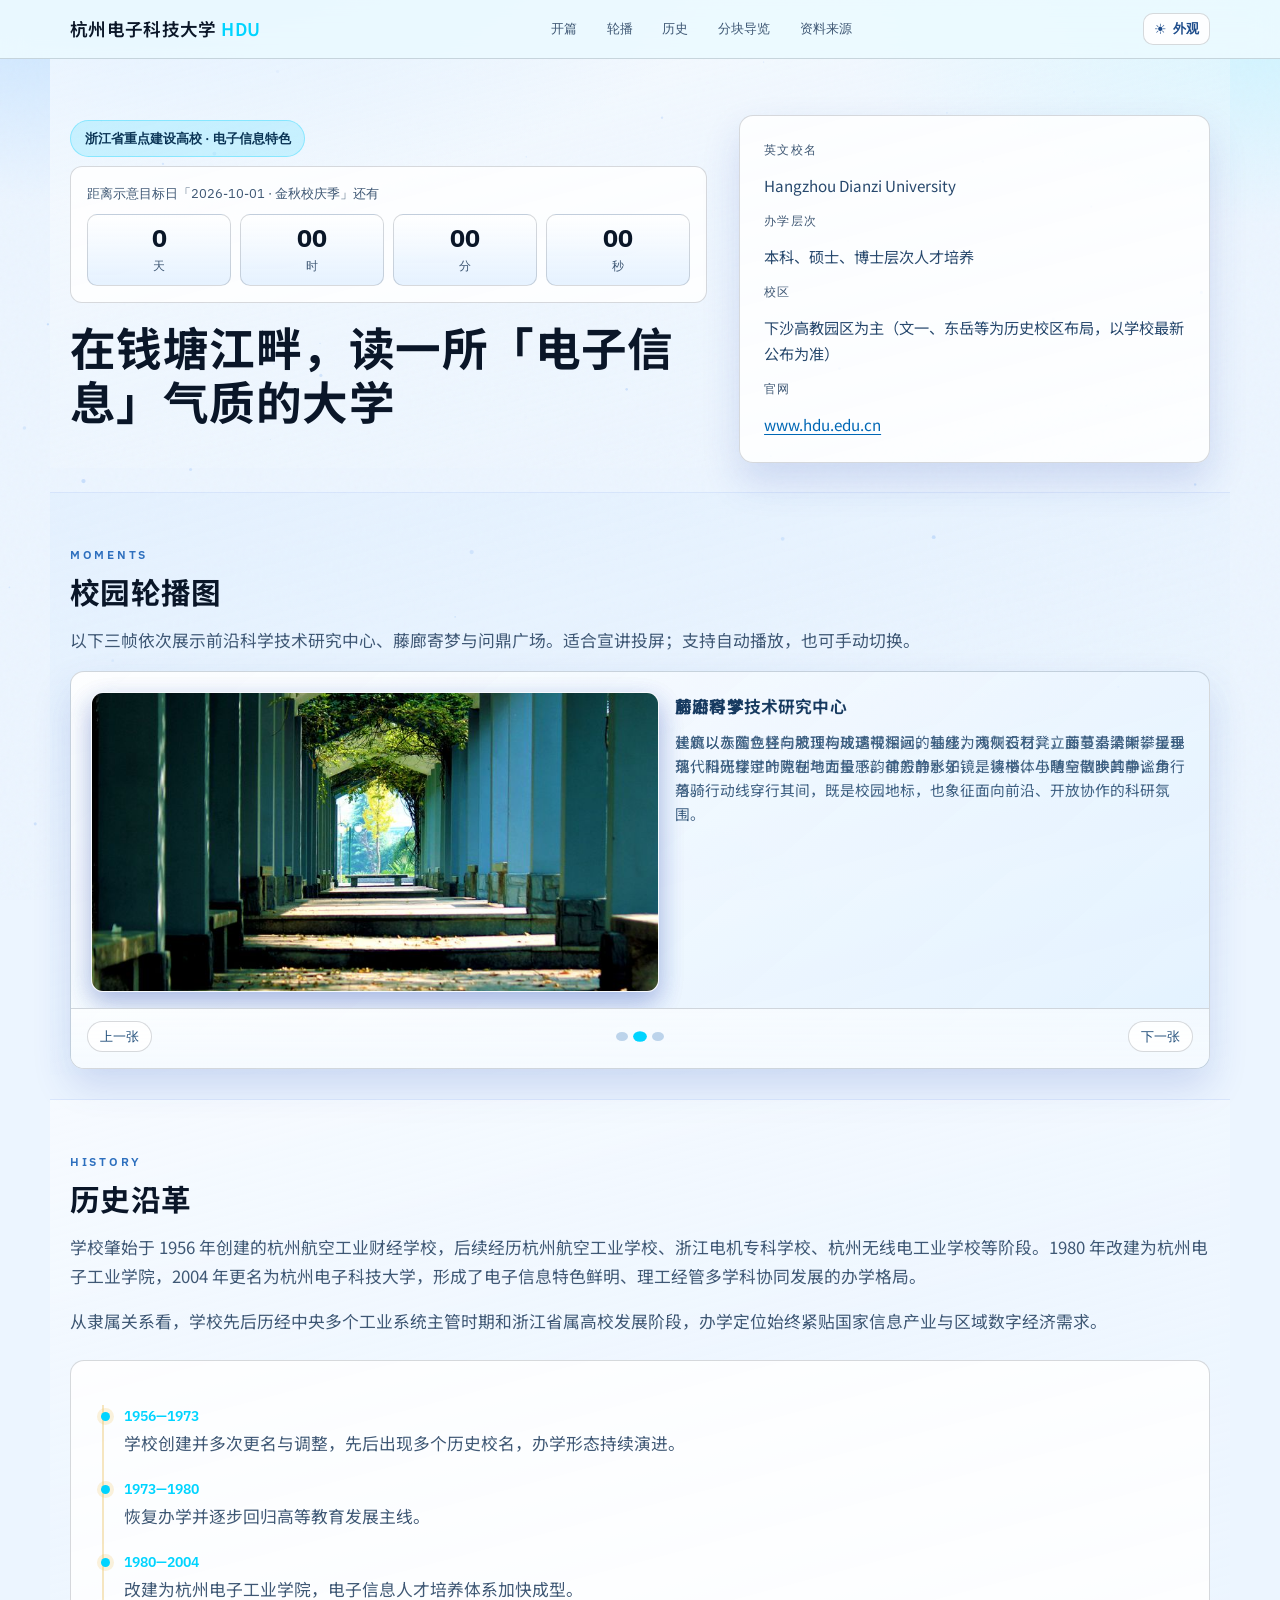
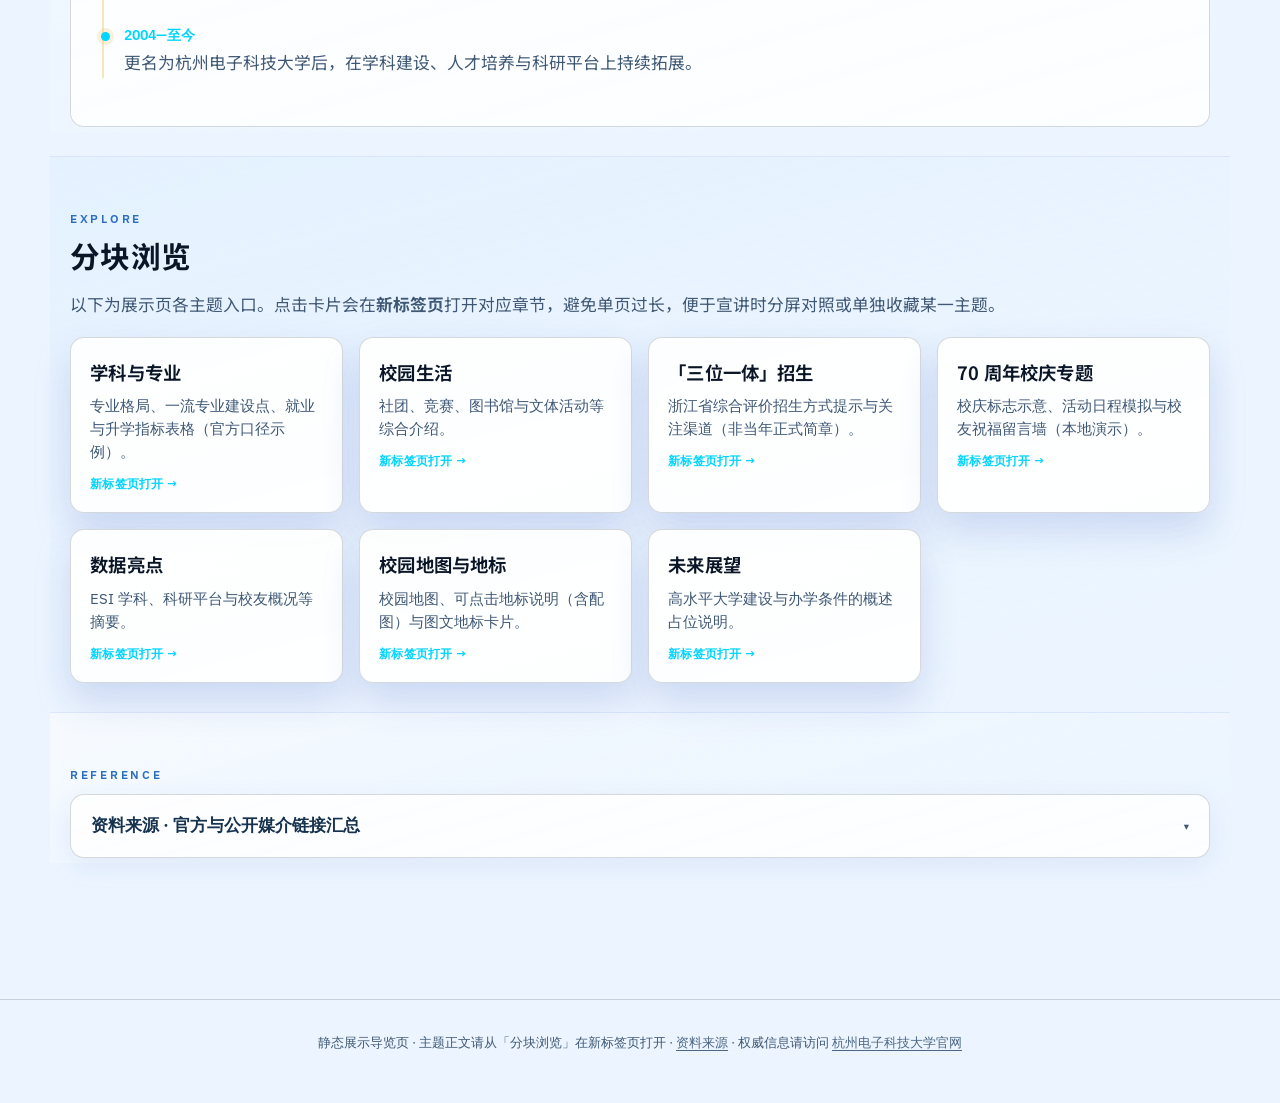
==== commit cf53548c: "feat：renew 4.25" ====
--- a/index.html
+++ b/index.html
@@ -1,1026 +1,55 @@
-<!DOCTYPE html>
+﻿<!DOCTYPE html>
 <html lang="zh-CN">
 <head>
   <meta charset="UTF-8" />
   <meta name="viewport" content="width=device-width, initial-scale=1" />
-  <meta name="description" content="杭州电子科技大学概览：历史沿革、学科专业、校园生活、三位一体招生、70周年校庆专题与校园地标。" />
-  <title>杭州电子科技大学 · 电子程序展示页</title>
+  <meta name="description" content="杭州电子科技大学概览导览：按主题在新标签页打开校园轮播、历史沿革、学科专业、校园生活等分块内容。" />
+  <title>杭州电子科技大学 · 电子程序展示导览</title>
   <link rel="preconnect" href="https://fonts.googleapis.com" />
   <link rel="preconnect" href="https://fonts.gstatic.com" crossorigin />
-  <link href="https://fonts.googleapis.com/css2?family=Fraunces:ital,opsz,wght@0,9..144,500;1,9..144,500&family=Noto+Serif+SC:wght@400;600;700&family=IBM+Plex+Sans:wght@400;500;600&display=swap" rel="stylesheet" />
-  <style>
-    :root {
-      --bg-deep: #eaf6ff;
-      --bg-panel: rgba(255, 255, 255, 0.84);
-      --bg-card: rgba(255, 255, 255, 0.92);
-      --stroke: rgba(29, 78, 216, 0.16);
-      --text: #16324f;
-      --muted: #4c6786;
-      --accent: #2f80ed;
-      --accent-dim: rgba(47, 128, 237, 0.18);
-      --link: #1d4ed8;
-      --radius: 14px;
-      --shadow: 0 18px 38px rgba(30, 64, 175, 0.16);
-      --font-display: "Fraunces", "Noto Serif SC", Georgia, serif;
-      --font-body: "Noto Serif SC", "Source Han Serif SC", serif;
-      --font-ui: "IBM Plex Sans", system-ui, sans-serif;
-    }
-
-    *,
-    *::before,
-    *::after {
-      box-sizing: border-box;
-    }
-
-    html {
-      scroll-behavior: smooth;
-    }
-
-    body {
-      margin: 0;
-      color: var(--text);
-      background: var(--bg-deep);
-      font-family: var(--font-body);
-      font-size: 1.05rem;
-      line-height: 1.75;
-      -webkit-font-smoothing: antialiased;
-    }
-
-    .bg-mesh {
-      position: fixed;
-      inset: 0;
-      z-index: -2;
-      background:
-        radial-gradient(ellipse 90% 60% at 10% -10%, #c7e7ff 0%, transparent 55%),
-        radial-gradient(ellipse 70% 50% at 100% 0%, #d8e9ff 0%, transparent 50%),
-        radial-gradient(ellipse 50% 40% at 50% 100%, #d7f3ff 0%, transparent 45%),
-        var(--bg-deep);
-    }
-
-    .bg-grain {
-      position: fixed;
-      inset: 0;
-      z-index: -1;
-      opacity: 0.03;
-      pointer-events: none;
-      background-image: url("data:image/svg+xml,%3Csvg viewBox='0 0 256 256' xmlns='http://www.w3.org/2000/svg'%3E%3Cfilter id='n'%3E%3CfeTurbulence type='fractalNoise' baseFrequency='0.85' numOctaves='4' stitchTiles='stitch'/%3E%3C/filter%3E%3Crect width='100%25' height='100%25' filter='url(%23n)'/%3E%3C/svg%3E");
-    }
-
-    a {
-      color: var(--link);
-      text-decoration-thickness: 1px;
-      text-underline-offset: 3px;
-    }
-
-    a:hover {
-      color: #1e40af;
-    }
-
-    .skip {
-      position: absolute;
-      left: -999px;
-      top: 0;
-      padding: 0.5rem 1rem;
-      background: #000;
-      color: #fff;
-      z-index: 1000;
-    }
-
-    .skip:focus {
-      left: 1rem;
-    }
-
-    /* Header */
-    header.site-header {
-      position: sticky;
-      top: 0;
-      z-index: 100;
-      backdrop-filter: blur(14px);
-      background: rgba(236, 248, 255, 0.9);
-      border-bottom: 1px solid var(--stroke);
-    }
-
-    .header-inner {
-      max-width: 1180px;
-      margin: 0 auto;
-      padding: 0.75rem 1.25rem;
-      display: flex;
-      align-items: center;
-      justify-content: space-between;
-      gap: 1rem;
-      flex-wrap: wrap;
-    }
-
-    .brand {
-      font-family: var(--font-display);
-      font-weight: 600;
-      font-size: 1.1rem;
-      letter-spacing: 0.02em;
-      color: var(--text);
-      text-decoration: none;
-    }
-
-    .brand span {
-      color: var(--accent);
-    }
-
-    nav.anchor-nav {
-      font-family: var(--font-ui);
-      font-size: 0.82rem;
-      font-weight: 500;
-      display: flex;
-      flex-wrap: wrap;
-      gap: 0.35rem 0.75rem;
-      justify-content: flex-end;
-    }
-
-    nav.anchor-nav a {
-      color: var(--muted);
-      text-decoration: none;
-      padding: 0.35rem 0.55rem;
-      border-radius: 8px;
-      transition: color 0.2s, background 0.2s;
-    }
-
-    nav.anchor-nav a:hover,
-    nav.anchor-nav a:focus-visible {
-      color: var(--text);
-      background: rgba(47, 128, 237, 0.12);
-      outline: none;
-    }
-
-    nav.anchor-nav a.is-active {
-      color: var(--text);
-      background: rgba(47, 128, 237, 0.22);
-      font-weight: 600;
-    }
-
-    /* Layout */
-    .wrap {
-      max-width: 1180px;
-      margin: 0 auto;
-      padding: 0 1.25rem 4rem;
-    }
-
-    section {
-      scroll-margin-top: 88px;
-      padding-top: 2.5rem;
-      margin-bottom: 1rem;
-    }
-
-    /* Section rhythm: subtle bands + faint dividers (full-bleed within .wrap) */
-    main.wrap > section {
-      margin-left: -1.25rem;
-      margin-right: -1.25rem;
-      padding-left: 1.25rem;
-      padding-right: 1.25rem;
-      padding-bottom: 0.35rem;
-    }
-
-    main.wrap > section + section {
-      border-top: 1px solid rgba(29, 78, 216, 0.09);
-    }
-
-    main.wrap > section:nth-child(odd) {
-      background: linear-gradient(
-        165deg,
-        rgba(255, 255, 255, 0.55) 0%,
-        rgba(244, 250, 255, 0.35) 45%,
-        rgba(234, 244, 255, 0.12) 100%
-      );
-    }
-
-    main.wrap > section:nth-child(even) {
-      background: linear-gradient(
-        165deg,
-        rgba(218, 236, 255, 0.42) 0%,
-        rgba(228, 242, 255, 0.28) 50%,
-        rgba(236, 248, 255, 0.14) 100%
-      );
-    }
-
-    .section-label {
-      font-family: var(--font-ui);
-      font-size: 0.78rem;
-      font-weight: 600;
-      letter-spacing: 0.22em;
-      text-transform: uppercase;
-      color: #2d6fbe;
-      margin-bottom: 0.5rem;
-    }
-
-    h1,
-    h2 {
-      font-family: var(--font-display);
-      font-weight: 600;
-      line-height: 1.2;
-      margin: 0 0 1rem;
-    }
-
-    h1 {
-      font-size: clamp(2rem, 4.5vw, 2.85rem);
-    }
-
-    h2 {
-      font-size: clamp(1.45rem, 2.8vw, 1.85rem);
-    }
-
-    h3 {
-      font-family: var(--font-ui);
-      font-size: 1.05rem;
-      font-weight: 600;
-      margin: 1.5rem 0 0.6rem;
-      color: #23466d;
-    }
-
-    p {
-      margin: 0 0 1rem;
-      color: var(--muted);
-    }
-
-    /* Hero */
-    .hero {
-      padding: 3.5rem 0 2rem;
-      display: grid;
-      gap: 2rem;
-      grid-template-columns: 1fr;
-    }
-
-    @media (min-width: 900px) {
-      .hero {
-        grid-template-columns: 1.15fr 0.85fr;
-        align-items: center;
-      }
-    }
-
-    .hero-badge {
-      display: inline-flex;
-      align-items: center;
-      gap: 0.5rem;
-      font-family: var(--font-ui);
-      font-size: 0.84rem;
-      font-weight: 600;
-      padding: 0.35rem 0.85rem;
-      border-radius: 999px;
-      background: rgba(47, 128, 237, 0.18);
-      border: 1px solid rgba(29, 78, 216, 0.35);
-      color: #134a8e;
-      margin-bottom: 1rem;
-    }
-
-    .hero-lead {
-      font-size: 1.12rem;
-      color: var(--muted);
-      max-width: 42ch;
-    }
-
-    .hero-card {
-      background: var(--bg-panel);
-      border: 1px solid var(--stroke);
-      border-radius: var(--radius);
-      padding: 1.5rem;
-      box-shadow: var(--shadow);
-    }
-
-    .hero-card dl {
-      margin: 0;
-      display: grid;
-      gap: 0.75rem;
-    }
-
-    .hero-card dt {
-      font-family: var(--font-ui);
-      font-size: 0.72rem;
-      text-transform: uppercase;
-      letter-spacing: 0.12em;
-      color: var(--muted);
-    }
-
-    .hero-card dd {
-      margin: 0;
-      font-size: 0.95rem;
-      color: #27486d;
-    }
-
-    /* Panels & grids */
-    .panel {
-      background: var(--bg-panel);
-      border: 1px solid var(--stroke);
-      border-radius: var(--radius);
-      padding: 1.5rem 1.75rem;
-      margin-top: 1.25rem;
-    }
-
-    .grid-2 {
-      display: grid;
-      gap: 1.25rem;
-    }
-
-    @media (min-width: 768px) {
-      .grid-2 {
-        grid-template-columns: 1fr 1fr;
-      }
-    }
-
-    .grid-3 {
-      display: grid;
-      gap: 1rem;
-    }
-
-    @media (min-width: 640px) {
-      .grid-3 {
-        grid-template-columns: repeat(3, 1fr);
-      }
-    }
-
-    .card {
-      background: var(--bg-card);
-      border: 1px solid var(--stroke);
-      border-radius: 12px;
-      padding: 1.1rem 1.2rem;
-    }
-
-    .card strong {
-      color: #14324f;
-      font-family: var(--font-ui);
-      font-weight: 600;
-    }
-
-    ul.clean {
-      margin: 0;
-      padding-left: 1.2rem;
-      color: var(--muted);
-    }
-
-    ul.clean li {
-      margin-bottom: 0.45rem;
-    }
-
-    /* Timeline */
-    .timeline {
-      position: relative;
-      padding-left: 1.25rem;
-      border-left: 2px solid rgba(232, 184, 74, 0.35);
-      margin: 1rem 0 0;
-    }
-
-    .timeline-item {
-      margin-bottom: 1.25rem;
-      position: relative;
-    }
-
-    .timeline-item::before {
-      content: "";
-      position: absolute;
-      left: -1.42rem;
-      top: 0.45rem;
-      width: 9px;
-      height: 9px;
-      border-radius: 50%;
-      background: var(--accent);
-      box-shadow: 0 0 0 4px rgba(232, 184, 74, 0.2);
-    }
-
-    .year {
-      font-family: var(--font-ui);
-      font-size: 0.85rem;
-      font-weight: 600;
-      color: var(--accent);
-    }
-
-    /* Table */
-    table.schedule {
-      width: 100%;
-      border-collapse: collapse;
-      font-family: var(--font-ui);
-      font-size: 0.88rem;
-      margin-top: 0.75rem;
-    }
-
-    table.schedule th,
-    table.schedule td {
-      border: 1px solid var(--stroke);
-      padding: 0.65rem 0.75rem;
-      text-align: left;
-    }
-
-    table.schedule th {
-      background: rgba(47, 128, 237, 0.08);
-      color: #16324f;
-      font-weight: 600;
-    }
-
-    table.schedule td {
-      color: var(--muted);
-    }
-
-    /* Anniversary logo */
-    .logo-70 {
-      display: flex;
-      align-items: center;
-      gap: 1.5rem;
-      flex-wrap: wrap;
-      margin: 1rem 0;
-    }
-
-    .logo-70 svg {
-      flex-shrink: 0;
-      filter: drop-shadow(0 12px 32px rgba(0, 0, 0, 0.4));
-    }
-
-    .logo-caption {
-      font-family: var(--font-ui);
-      font-size: 0.9rem;
-      color: var(--muted);
-      max-width: 36ch;
-    }
-
-    /* Message wall */
-    .wall {
-      display: grid;
-      gap: 0.85rem;
-      grid-template-columns: repeat(auto-fill, minmax(240px, 1fr));
-      margin-top: 1rem;
-    }
-
-    .wall-card {
-      background: linear-gradient(145deg, rgba(255, 255, 255, 0.95), rgba(232, 244, 255, 0.92));
-      border: 1px solid var(--stroke);
-      border-radius: 12px;
-      padding: 1rem;
-      font-size: 0.92rem;
-      color: #355574;
-    }
-
-    .wall-card .who {
-      font-family: var(--font-ui);
-      font-size: 0.75rem;
-      color: var(--accent);
-      margin-bottom: 0.5rem;
-    }
-
-    .wall-form {
-      margin-top: 1.25rem;
-      display: flex;
-      flex-direction: column;
-      gap: 0.6rem;
-      max-width: 420px;
-      font-family: var(--font-ui);
-      font-size: 0.88rem;
-    }
-
-    .wall-form input,
-    .wall-form textarea {
-      background: rgba(255, 255, 255, 0.86);
-      border: 1px solid var(--stroke);
-      border-radius: 10px;
-      padding: 0.55rem 0.75rem;
-      color: var(--text);
-      font: inherit;
-    }
-
-    .wall-form button {
-      align-self: flex-start;
-      font-family: var(--font-ui);
-      font-weight: 600;
-      font-size: 0.85rem;
-      padding: 0.55rem 1.1rem;
-      border-radius: 10px;
-      border: none;
-      cursor: pointer;
-      background: linear-gradient(135deg, #5aa5ff, #2f80ed);
-      color: #f8fbff;
-    }
-
-    .wall-form button:hover {
-      filter: brightness(1.06);
-    }
-
-    .wall-form small {
-      color: var(--muted);
-      font-size: 0.78rem;
-    }
-
-    /* Landmarks */
-    .landmark-grid {
-      display: grid;
-      gap: 1.35rem;
-      grid-template-columns: 1fr;
-    }
-
-    @media (min-width: 720px) {
-      .landmark-grid {
-        grid-template-columns: repeat(2, 1fr);
-      }
-    }
-
-    .landmark {
-      position: relative;
-      border-radius: 12px;
-      overflow: hidden;
-      border: 1px solid var(--stroke);
-      background: rgba(255, 255, 255, 0.75);
-      box-shadow: 0 6px 20px rgba(30, 64, 175, 0.1);
-      transition: transform 0.4s cubic-bezier(0.22, 1, 0.36, 1), box-shadow 0.4s ease;
-    }
-
-    .landmark:hover {
-      transform: scale(1.035);
-      box-shadow: 0 22px 48px rgba(30, 64, 175, 0.22);
-      z-index: 2;
-    }
-
-    .landmark-visual {
-      display: flex;
-      align-items: center;
-      justify-content: center;
-      min-height: 200px;
-      max-height: 300px;
-      margin: 0;
-      padding: 0.65rem 0.5rem;
-      background: linear-gradient(180deg, #f0f7ff 0%, #e2eef9 100%);
-      overflow: hidden;
-    }
-
-    .landmark-visual img {
-      display: block;
-      max-width: 100%;
-      max-height: 260px;
-      width: auto;
-      height: auto;
-      object-fit: contain;
-      transition: transform 0.45s cubic-bezier(0.22, 1, 0.36, 1);
-    }
-
-    .landmark:hover .landmark-visual img {
-      transform: scale(1.06);
-    }
-
-    @media (prefers-reduced-motion: reduce) {
-      .landmark,
-      .landmark-visual img {
-        transition: none;
-      }
-
-      .landmark:hover {
-        transform: none;
-      }
-
-      .landmark:hover .landmark-visual img {
-        transform: none;
-      }
-    }
-
-    /* Collapsible sources */
-    .sources-section details {
-      border: 1px solid var(--stroke);
-      border-radius: var(--radius);
-      background: var(--bg-panel);
-      box-shadow: 0 8px 28px rgba(30, 64, 175, 0.08);
-    }
-
-    .sources-section summary {
-      list-style: none;
-      display: flex;
-      flex-wrap: wrap;
-      align-items: center;
-      justify-content: space-between;
-      gap: 0.5rem 1rem;
-      padding: 1rem 1.25rem;
-      cursor: pointer;
-      font-family: var(--font-ui);
-      font-weight: 600;
-      color: #16324f;
-      user-select: none;
-    }
-
-    .sources-section summary::-webkit-details-marker {
-      display: none;
-    }
-
-    .sources-section summary::after {
-      content: "▼";
-      font-size: 0.65rem;
-      color: var(--muted);
-      transition: transform 0.25s ease;
-      flex-shrink: 0;
-    }
-
-    .sources-section details[open] summary::after {
-      transform: rotate(-180deg);
-    }
-
-    .sources-section summary:focus-visible {
-      outline: 2px solid var(--accent);
-      outline-offset: 2px;
-      border-radius: 8px;
-    }
-
-    .sources-section .sources-lead {
-      flex: 1;
-      min-width: 12rem;
-    }
-
-    .sources-section .sources-inner {
-      padding: 0 1.25rem 1.2rem;
-      border-top: 1px solid var(--stroke);
-    }
-
-    .sources-section .sources-list {
-      margin: 0.85rem 0 0;
-      padding-left: 1.15rem;
-      color: var(--muted);
-      font-size: 0.95rem;
-    }
-
-    .sources-section .sources-list li {
-      margin-bottom: 0.55rem;
-    }
-
-    .sources-section .sources-list strong {
-      color: #23466d;
-      font-weight: 600;
-    }
-
-    .landmark-body {
-      padding: 1rem 1.1rem;
-    }
-
-    .landmark-body p {
-      font-size: 0.92rem;
-      margin: 0;
-    }
-
-    /* Campus map */
-    .map-box {
-      margin-top: 1rem;
-      border-radius: var(--radius);
-      border: 1px solid var(--stroke);
-      background: rgba(255, 255, 255, 0.02);
-      overflow: hidden;
-      box-shadow: var(--shadow);
-    }
-
-    .map-box .lightbox-trigger {
-      display: block;
-      width: 100%;
-      margin: 0;
-      padding: 0;
-      border: none;
-      background: #ffffff;
-      cursor: zoom-in;
-      line-height: 0;
-    }
-
-    .map-box .lightbox-trigger:focus-visible {
-      outline: 3px solid var(--accent);
-      outline-offset: 2px;
-    }
-
-    .map-box img {
-      display: block;
-      width: 100%;
-      height: auto;
-      max-height: 720px;
-      object-fit: contain;
-      background: #ffffff;
-    }
-
-    .landmark-visual .lightbox-trigger {
-      display: flex;
-      align-items: center;
-      justify-content: center;
-      width: 100%;
-      min-height: 200px;
-      max-height: 300px;
-      margin: 0;
-      padding: 0.65rem 0.5rem;
-      border: none;
-      background: transparent;
-      cursor: zoom-in;
-      box-sizing: border-box;
-    }
-
-    .landmark-visual .lightbox-trigger:focus-visible {
-      outline: 2px solid var(--accent);
-      outline-offset: 2px;
-    }
-
-    .map-caption {
-      margin: 0;
-      padding: 0.85rem 1rem;
-      border-top: 1px solid var(--stroke);
-      background: rgba(255, 255, 255, 0.65);
-      font-family: var(--font-ui);
-      font-size: 0.88rem;
-      color: var(--muted);
-    }
-
-    /* Carousel */
-    .carousel {
-      margin-top: 1rem;
-      border-radius: var(--radius);
-      border: 1px solid var(--stroke);
-      background: linear-gradient(140deg, rgba(255, 255, 255, 0.9), rgba(225, 241, 255, 0.85));
-      overflow: hidden;
-      box-shadow: var(--shadow);
-    }
-
-    .carousel-track {
-      position: relative;
-      overflow: hidden;
-    }
-
-    .carousel-slide {
-      display: grid;
-      grid-template-columns: 1fr;
-      align-items: start;
-      align-content: start;
-      padding: 1.25rem 1.25rem 1rem;
-      gap: 1rem;
-      box-sizing: border-box;
-      width: 100%;
-      transition: opacity 700ms ease, transform 700ms cubic-bezier(0.22, 1, 0.36, 1);
-    }
-
-    .carousel-slide:not(.is-active) {
-      position: absolute;
-      inset: 0;
-      opacity: 0;
-      transform: translateX(42px) scale(0.985);
-      pointer-events: none;
-    }
-
-    .carousel-slide.is-before:not(.is-active) {
-      transform: translateX(-42px) scale(0.985);
-    }
-
-    .carousel-slide.is-active {
-      position: relative;
-      z-index: 1;
-      opacity: 1;
-      transform: translateX(0) scale(1);
-      pointer-events: auto;
-    }
-
-    @media (min-width: 760px) {
-      .carousel-slide {
-        grid-template-columns: 1.05fr 0.95fr;
-        align-items: start;
-      }
-    }
-
-    .slide-visual {
-      align-self: start;
-      width: 100%;
-      max-height: min(38vh, 300px);
-      aspect-ratio: 16 / 10;
-      border-radius: 12px;
-      border: 1px solid rgba(255, 255, 255, 0.65);
-      box-shadow: 0 10px 26px rgba(30, 64, 175, 0.2);
-      overflow: hidden;
-      background: #e8f0fa;
-      transition: box-shadow 0.35s ease, transform 0.35s ease;
-      will-change: transform;
-    }
-
-    .slide-visual:hover {
-      box-shadow: 0 18px 42px rgba(30, 64, 175, 0.38), 0 4px 12px rgba(15, 45, 90, 0.12);
-      transform: translateY(-2px);
-    }
-
-    .slide-visual:focus-within {
-      box-shadow: 0 18px 42px rgba(30, 64, 175, 0.38), 0 4px 12px rgba(15, 45, 90, 0.12);
-    }
-
-    .slide-visual img {
-      display: block;
-      width: 100%;
-      height: 100%;
-      min-height: 0;
-      object-fit: cover;
-      object-position: center;
-      transform: scale(1);
-      transition: transform 0.45s cubic-bezier(0.22, 1, 0.36, 1);
-    }
-
-    .slide-visual:hover img {
-      transform: scale(1.06);
-    }
-
-    .slide-content h3 {
-      margin-top: 0;
-      margin-bottom: 0.5rem;
-      color: #173a60;
-    }
-
-    .slide-content p {
-      margin-bottom: 0;
-      color: #3d5f81;
-      font-size: 0.92rem;
-      line-height: 1.65;
-    }
-
-    .carousel-controls {
-      position: relative;
-      z-index: 3;
-      display: flex;
-      justify-content: space-between;
-      align-items: center;
-      padding: 0.75rem 1rem 1rem;
-      border-top: 1px solid var(--stroke);
-      background: linear-gradient(180deg, rgba(255, 255, 255, 0.55), rgba(245, 250, 255, 0.98));
-    }
-
-    .carousel-btn {
-      border: 1px solid var(--stroke);
-      background: rgba(255, 255, 255, 0.86);
-      color: #1f4d7a;
-      border-radius: 999px;
-      padding: 0.35rem 0.75rem;
-      font-family: var(--font-ui);
-      font-size: 0.82rem;
-      cursor: pointer;
-      transition: background 200ms ease, transform 200ms ease;
-    }
-
-    .carousel-btn:hover {
-      background: #eef6ff;
-      transform: translateY(-1px);
-    }
-
-    .carousel-dots {
-      display: flex;
-      align-items: center;
-      gap: 0.4rem;
-    }
-
-    .carousel-dot {
-      width: 9px;
-      height: 9px;
-      border-radius: 50%;
-      border: none;
-      cursor: pointer;
-      background: rgba(79, 137, 199, 0.35);
-      transition: transform 200ms ease, background 200ms ease;
-    }
-
-    .carousel-dot.is-active {
-      background: #2f80ed;
-      transform: scale(1.15);
-    }
-
-    /* Back to top */
-    .back-to-top {
-      position: fixed;
-      right: 1.1rem;
-      bottom: 1.1rem;
-      z-index: 90;
-      width: 2.65rem;
-      height: 2.65rem;
-      border-radius: 50%;
-      border: 1px solid var(--stroke);
-      background: rgba(255, 255, 255, 0.95);
-      color: #1e4d8c;
-      font-family: var(--font-ui);
-      font-size: 1.15rem;
-      font-weight: 600;
-      line-height: 1;
-      cursor: pointer;
-      box-shadow: 0 8px 24px rgba(30, 64, 175, 0.18);
-      transition: transform 0.2s ease, box-shadow 0.2s ease, opacity 0.25s ease;
-    }
-
-    .back-to-top:hover {
-      transform: translateY(-2px);
-      box-shadow: 0 12px 28px rgba(30, 64, 175, 0.25);
-    }
-
-    .back-to-top:focus-visible {
-      outline: 2px solid var(--accent);
-      outline-offset: 2px;
-    }
-
-    .back-to-top[hidden] {
-      display: none;
-    }
-
-    /* Lightbox */
-    .lightbox {
-      position: fixed;
-      inset: 0;
-      z-index: 200;
-      display: flex;
-      align-items: center;
-      justify-content: center;
-      padding: 1rem;
-      background: rgba(15, 35, 60, 0.88);
-      backdrop-filter: blur(4px);
-    }
-
-    .lightbox[hidden] {
-      display: none;
-    }
-
-    .lightbox-inner {
-      position: relative;
-      max-width: min(96vw, 1400px);
-      max-height: 92vh;
-      display: flex;
-      align-items: center;
-      justify-content: center;
-    }
-
-    .lightbox-inner img {
-      max-width: 100%;
-      max-height: 88vh;
-      width: auto;
-      height: auto;
-      object-fit: contain;
-      border-radius: 8px;
-      box-shadow: 0 24px 60px rgba(0, 0, 0, 0.45);
-    }
-
-    .lightbox-close {
-      position: absolute;
-      top: -0.25rem;
-      right: -0.25rem;
-      width: 2.5rem;
-      height: 2.5rem;
-      border: none;
-      border-radius: 50%;
-      background: rgba(255, 255, 255, 0.95);
-      color: #16324f;
-      font-size: 1.5rem;
-      line-height: 1;
-      cursor: pointer;
-      box-shadow: 0 4px 14px rgba(0, 0, 0, 0.2);
-      transition: transform 0.15s ease, background 0.15s ease;
-    }
-
-    .lightbox-close:hover {
-      background: #fff;
-      transform: scale(1.06);
-    }
-
-    .lightbox-close:focus-visible {
-      outline: 2px solid var(--accent);
-      outline-offset: 2px;
-    }
-
-    @media (max-width: 520px) {
-      .lightbox-close {
-        top: 0.25rem;
-        right: 0.25rem;
-      }
-    }
-
-    footer {
-      margin-top: 3rem;
-      padding: 2rem 1.25rem;
-      border-top: 1px solid var(--stroke);
-      font-family: var(--font-ui);
-      font-size: 0.82rem;
-      color: var(--muted);
-      text-align: center;
-    }
-
-    footer a {
-      color: #4c6786;
-    }
-  </style>
+  <link href="https://fonts.googleapis.com/css2?family=Noto+Sans+SC:wght@400;500;600;700&family=IBM+Plex+Sans:wght@400;500;600&display=swap" rel="stylesheet" />
+  <link rel="stylesheet" href="assets/site.css" />
 </head>
 <body>
   <a class="skip" href="#main">跳到主要内容</a>
+  <div class="circuit-overlay" aria-hidden="true"></div>
   <div class="bg-mesh" aria-hidden="true"></div>
+  <canvas id="bg-particles" class="bg-particles" aria-hidden="true"></canvas>
   <div class="bg-grain" aria-hidden="true"></div>
 
   <header class="site-header">
     <div class="header-inner">
       <a class="brand" href="#hero">杭州电子科技大学 <span>HDU</span></a>
-      <nav class="anchor-nav" aria-label="页面锚点导航">
+      <nav class="anchor-nav" id="site-nav" aria-label="页面锚点导航">
+        <a href="#hero">开篇</a>
         <a href="#gallery">轮播</a>
         <a href="#history">历史</a>
-        <a href="#majors">专业</a>
-        <a href="#life">校园生活</a>
-        <a href="#sanwei">三位一体</a>
-        <a href="#anniversary">校庆</a>
-        <a href="#data">数据亮点</a>
-        <a href="#landmarks">地标</a>
-        <a href="#future">展望</a>
+        <a href="#explore">分块导览</a>
+        <a href="#sources">资料来源</a>
       </nav>
+      <div class="header-controls">
+        <button type="button" class="theme-toggle" id="theme-toggle" aria-label="切换浅色或深色主题">外观</button>
+        <button type="button" class="nav-toggle" id="nav-toggle" aria-expanded="false" aria-controls="site-nav">菜单</button>
+      </div>
     </div>
   </header>
 
   <main id="main" class="wrap">
-    <!-- Hero -->
     <section id="hero" class="hero" aria-labelledby="hero-title">
       <div>
         <div class="hero-badge" role="status">浙江省重点建设高校 · 电子信息特色</div>
+        <div class="countdown-wrap">
+          <div class="countdown-panel" aria-live="polite">
+            <p class="countdown-head">距离示意目标日「2026-10-01 · 金秋校庆季」还有</p>
+            <div class="countdown-grid">
+              <div class="flip-box" id="flip-d"><div class="flip-value" id="cd-d">—</div><div class="flip-label">天</div></div>
+              <div class="flip-box" id="flip-h"><div class="flip-value" id="cd-h">—</div><div class="flip-label">时</div></div>
+              <div class="flip-box" id="flip-m"><div class="flip-value" id="cd-m">—</div><div class="flip-label">分</div></div>
+              <div class="flip-box" id="flip-s"><div class="flip-value" id="cd-s">—</div><div class="flip-label">秒</div></div>
+            </div>
+          </div>
+        </div>
         <h1 id="hero-title">在钱塘江畔，读一所「电子信息」气质的大学</h1>
-        <!-- <p class="hero-lead">
-          本页为招生宣讲与展示用的静态电子程序样例，内容综合学校公开信息与常见介绍表述整理，具体招生政策以浙江省教育考试院及学校当年简章为准。
-        </p> -->
       </div>
       <aside class="hero-card" aria-label="学校速览">
         <dl>
@@ -1036,7 +65,6 @@
       </aside>
     </section>
 
-    <!-- Carousel -->
     <section id="gallery" aria-labelledby="gallery-title">
       <div class="section-label">Moments</div>
       <h2 id="gallery-title">校园轮播图</h2>
@@ -1052,7 +80,7 @@
             <div class="slide-content">
               <h3>前沿科学技术研究中心</h3>
               <p>
-                建筑以赤陶色竖向肌理与玻璃带相间，基座为浅灰石材，立面节奏清晰，呈现现代科研楼宇的克制与力量感。前方静水如镜，将楼体与晴空倒映其中，步行与骑行动线穿行其间，既是校园地标，也象征面向前沿、开放协作的科研氛围。墙面上中英文标识「Research Center for Advanced Science and Technology」点明这里汇聚交叉学科与创新团队。
+                建筑以赤陶色竖向肌理与玻璃带相间，基座为浅灰石材，立面节奏清晰，呈现现代科研楼宇的克制与力量感。前方静水如镜，将楼体与晴空倒映其中，步行与骑行动线穿行其间，既是校园地标，也象征面向前沿、开放协作的科研氛围。
               </p>
             </div>
           </article>
@@ -1063,7 +91,7 @@
             <div class="slide-content">
               <h3>藤廊寄梦</h3>
               <p>
-                长廊以灰蓝立柱与坡顶构成透视深远的轴线，两侧设石凳，藤蔓沿梁架攀援垂落，阳光穿过叶隙在地面投下韵律般的影子。春秋叶色更替时，廊下光影与落叶一同变化，是读书、小憩与散步的静谧角落。「寄梦」二字，恰合学子在此沉淀心事、安放理想的情境，也是校园人文与自然交融的一抹温柔记忆。
+                长廊以灰蓝立柱与坡顶构成透视深远的轴线，两侧设石凳，藤蔓沿梁架攀援垂落，阳光穿过叶隙在地面投下韵律般的影子，是读书、小憩与散步的静谧角落。
               </p>
             </div>
           </article>
@@ -1074,7 +102,7 @@
             <div class="slide-content">
               <h3>问鼎广场</h3>
               <p>
-                广场开阔，中央矗立着由立柱、环形结构与向上尖塔共同组成的主题雕塑，拾级而上可环绕观赏，寓意攀登与问鼎。铺地、绿篱与远处红砖教学楼形成层次分明的校园天际线；晴空下云带舒展，空间庄重而不失活力。作为师生集会、活动与留影的核心场所，这里常被视为杭电精神气质的集中写照。
+                广场开阔，中央主题雕塑寓意攀登与问鼎。作为师生集会、活动与留影的核心场所，这里常被视为杭电校园精神气质的集中写照。
               </p>
             </div>
           </article>
@@ -1087,7 +115,6 @@
       </div>
     </section>
 
-    <!-- History -->
     <section id="history" aria-labelledby="history-title">
       <div class="section-label">History</div>
       <h2 id="history-title">历史沿革</h2>
@@ -1095,365 +122,89 @@
         学校肇始于 1956 年创建的杭州航空工业财经学校，后续经历杭州航空工业学校、浙江电机专科学校、杭州无线电工业学校等阶段。1980 年改建为杭州电子工业学院，2004 年更名为杭州电子科技大学，形成了电子信息特色鲜明、理工经管多学科协同发展的办学格局。
       </p>
       <p>
-        从隶属关系看，学校先后历经中央多个工业系统主管时期和浙江省属高校发展阶段，办学定位始终紧贴国家信息产业与区域数字经济需求。进入新阶段后，学校持续推进高水平大学建设，并在 2025 年发布 70 周年校庆公告（第一号），明确以 2026 年建校七十周年为重要节点，系统回顾校史、凝聚校友与社会力量。
+        从隶属关系看，学校先后历经中央多个工业系统主管时期和浙江省属高校发展阶段，办学定位始终紧贴国家信息产业与区域数字经济需求。
       </p>
       <div class="panel">
         <div class="timeline">
           <div class="timeline-item">
             <div class="year">1956—1973</div>
-            <p>学校创建并多次更名与调整，先后出现“杭州航空工业财经学校”“杭州航空工业学校”“浙江电机专科学校”“杭州无线电工业管理学校”等校名。</p>
+            <p>学校创建并多次更名与调整，先后出现多个历史校名，办学形态持续演进。</p>
           </div>
           <div class="timeline-item">
             <div class="year">1973—1980</div>
-            <p>恢复办学并使用“杭州无线电工业学校”校名，逐步回归高等教育发展主线。</p>
+            <p>恢复办学并逐步回归高等教育发展主线。</p>
           </div>
           <div class="timeline-item">
             <div class="year">1980—2004</div>
-            <p>改建为杭州电子工业学院，电子信息人才培养体系加快成型，服务行业和地方发展的能力持续增强。</p>
+            <p>改建为杭州电子工业学院，电子信息人才培养体系加快成型。</p>
           </div>
           <div class="timeline-item">
             <div class="year">2004—至今</div>
-            <p>更名为杭州电子科技大学后，学校在学科建设、人才培养与科研平台上持续拓展，逐步形成高水平研究型大学建设路径。</p>
-          </div>
-          <div class="timeline-item">
-            <div class="year">2025—2026（校庆节点）</div>
-            <p>发布“70 周年校庆公告（第一号）”，提出“钱塘潮涌，‘芯’火相承”主题，面向 2026 年校庆开展系列学术与文化活动筹备。</p>
+            <p>更名为杭州电子科技大学后，在学科建设、人才培养与科研平台上持续拓展。</p>
           </div>
         </div>
       </div>
-      <div class="panel">
-        <h3>校史关键脉络</h3>
-        <ul class="clean">
-          <li><strong>建校起点：</strong>1956 年创建，办学起源与国家工业体系人才需求紧密相关。</li>
-          <li><strong>校名演进：</strong>校史沿革显示学校曾经历多次更名与管理体制调整，反映了不同时期的国家产业布局与教育管理变化。</li>
-          <li><strong>学院到大学：</strong>1980 年“杭州电子工业学院”阶段奠定电子信息特色，2004 年更名“杭州电子科技大学”后综合实力进一步提升。</li>
-          <li><strong>七十周年节点：</strong>2025 年校庆公告发布，明确 2026 年金秋迎来建校 70 周年并邀请校友返校共襄盛举。</li>
-        </ul>
-        <p style="margin-bottom: 0; font-size: 0.9rem;">
-          参考来源见页面底部「<a href="#sources">资料来源</a>」（含校史沿革网页与校庆相关报道链接）。
-        </p>
+    </section>
+
+    <section id="explore" aria-labelledby="explore-title">
+      <div class="section-label">Explore</div>
+      <h2 id="explore-title">分块浏览</h2>
+      <p>
+        以下为展示页各主题入口。点击卡片会在<strong>新标签页</strong>打开对应章节，避免单页过长，便于宣讲时分屏对照或单独收藏某一主题。
+      </p>
+      <div class="hub-grid" role="list">
+        <article class="hub-card" role="listitem">
+          <a href="page-majors.html" target="_blank" rel="noopener noreferrer">
+            <h3>学科与专业</h3>
+            <p>专业格局、一流专业建设点、就业与升学指标表格（官方口径示例）。</p>
+            <p class="hub-open-hint">新标签页打开 →</p>
+          </a>
+        </article>
+        <article class="hub-card" role="listitem">
+          <a href="page-life.html" target="_blank" rel="noopener noreferrer">
+            <h3>校园生活</h3>
+            <p>社团、竞赛、图书馆与文体活动等综合介绍。</p>
+            <p class="hub-open-hint">新标签页打开 →</p>
+          </a>
+        </article>
+        <article class="hub-card" role="listitem">
+          <a href="page-sanwei.html" target="_blank" rel="noopener noreferrer">
+            <h3>「三位一体」招生</h3>
+            <p>浙江省综合评价招生方式提示与关注渠道（非当年正式简章）。</p>
+            <p class="hub-open-hint">新标签页打开 →</p>
+          </a>
+        </article>
+        <article class="hub-card" role="listitem">
+          <a href="page-anniversary.html" target="_blank" rel="noopener noreferrer">
+            <h3>70 周年校庆专题</h3>
+            <p>校庆标志示意、活动日程模拟与校友祝福留言墙（本地演示）。</p>
+            <p class="hub-open-hint">新标签页打开 →</p>
+          </a>
+        </article>
+        <article class="hub-card" role="listitem">
+          <a href="page-data.html" target="_blank" rel="noopener noreferrer">
+            <h3>数据亮点</h3>
+            <p>ESI 学科、科研平台与校友概况等摘要。</p>
+            <p class="hub-open-hint">新标签页打开 →</p>
+          </a>
+        </article>
+        <article class="hub-card" role="listitem">
+          <a href="page-landmarks.html" target="_blank" rel="noopener noreferrer">
+            <h3>校园地图与地标</h3>
+            <p>校园地图、可点击地标说明（含配图）与图文地标卡片。</p>
+            <p class="hub-open-hint">新标签页打开 →</p>
+          </a>
+        </article>
+        <article class="hub-card" role="listitem">
+          <a href="page-future.html" target="_blank" rel="noopener noreferrer">
+            <h3>未来展望</h3>
+            <p>高水平大学建设与办学条件的概述占位说明。</p>
+            <p class="hub-open-hint">新标签页打开 →</p>
+          </a>
+        </article>
       </div>
     </section>
 
-    <!-- Majors -->
-    <section id="majors" aria-labelledby="majors-title">
-      <div class="section-label">Programs</div>
-      <h2 id="majors-title">学科与专业情况</h2>
-      <p>
-        学校以电子信息为特色，经管学科优势明显，形成「工科为主、理工经管多学科协调发展」的格局。根据官方公开资料，学校现有 48 个本科招生专业，其中国家级一流本科专业建设点 22 个、省级一流本科专业建设点 22 个，11 个专业通过工程教育专业认证。
-      </p>
-      <div class="grid-2">
-        <div class="card">
-          <strong>工科与信息类</strong>
-          <ul class="clean">
-            <li>计算机科学与技术、软件工程、网络工程</li>
-            <li>电子信息工程、通信工程、电子科学与技术</li>
-            <li>自动化、电气工程及其自动化、物联网工程</li>
-          </ul>
-        </div>
-        <div class="card">
-          <strong>理学、经管与其他</strong>
-          <ul class="clean">
-            <li>数学、物理学、统计学等基础学科支撑工科发展</li>
-            <li>会计学、工商管理、管理科学与工程等</li>
-            <li>多学科交叉实验班与特色方向以当年招生目录为准</li>
-          </ul>
-        </div>
-      </div>
-      <div class="panel" style="margin-top: 1rem;">
-        <h3>官方培养与专业建设信息</h3>
-        <div class="grid-3" style="margin-top: 0.6rem;">
-          <div class="card">
-            <strong>本科专业规模</strong>
-            <p style="margin: 0.5rem 0 0; font-size: 0.95rem;">48 个本科招生专业，覆盖电子信息、计算机、自动化、经管、法学、人文与艺术等方向。</p>
-          </div>
-          <div class="card">
-            <strong>一流专业建设点</strong>
-            <p style="margin: 0.5rem 0 0; font-size: 0.95rem;">国家级 22 个、省级 22 个；另有国家级特色专业建设点与卓越工程师教育培养计划试点专业。</p>
-          </div>
-          <div class="card">
-            <strong>升学通道</strong>
-            <p style="margin: 0.5rem 0 0; font-size: 0.95rem;">学校具有硕士推免权，支持本校深造、双一流院校升学与出国（境）留学等多元路径。</p>
-          </div>
-        </div>
-      </div>
-      <div class="panel" style="margin-top: 1rem;">
-        <h3>升学与就业指标（官方口径）</h3>
-        <table class="schedule">
-          <thead>
-            <tr>
-              <th scope="col">指标</th>
-              <th scope="col">数值</th>
-              <th scope="col">说明</th>
-            </tr>
-          </thead>
-          <tbody>
-            <tr>
-              <td>校本部本科毕业去向落实率（2023 届）</td>
-              <td>95.11%</td>
-              <td>教育部口径已将“就业率”统一调整为“毕业去向落实率”。</td>
-            </tr>
-            <tr>
-              <td>校本部本科升学率（含出国出境，2023 届）</td>
-              <td>41.88%</td>
-              <td>升学人数 1731 人；其中本校与双一流院校为主要去向。</td>
-            </tr>
-            <tr>
-              <td>校本部本科国内升学占比（2023 届）</td>
-              <td>36.44%</td>
-              <td>对应毕业去向分类中的“国内升学”。</td>
-            </tr>
-            <tr>
-              <td>校本部本科出国（境）占比（2023 届）</td>
-              <td>5.44%</td>
-              <td>对应毕业去向分类中的“出国出境”。</td>
-            </tr>
-            <tr>
-              <td>保研率（推免比例）</td>
-              <td>以学院当年公示为准</td>
-              <td>学校具备推免资格，但具体推免名额与比例按学院、年度与政策动态发布。</td>
-            </tr>
-          </tbody>
-        </table>
-        <p style="margin: 0.75rem 0 0; font-size: 0.9rem;">
-          示例专业毕业去向落实率（2023 届，校本部本科）：通信工程 99.62%、计算机科学与技术（计算机学院）94.69%、电子信息工程 99.07%、网络空间安全 100%、集成电路设计与集成系统 100%。
-        </p>
-        <p style="margin: 0.5rem 0 0; font-size: 0.88rem;">
-          指标出处与完整链接见页面底部「<a href="#sources">资料来源</a>」。
-        </p>
-      </div>
-    </section>
-
-    <!-- Campus life -->
-    <section id="life" aria-labelledby="life-title">
-      <div class="section-label">Campus Life</div>
-      <h2 id="life-title">校园生活</h2>
-      <p>
-        社团活动、创新创业、学科竞赛与文体活动丰富。学校在「互联网+」「挑战杯」、电子设计、数学建模、ACM 等赛事中常年保持较好整体表现，被誉为「IT 企业家摇篮」之一；图书馆、体育馆与学生活动中心构成日常学习与生活的重要场景。
-      </p>
-      <div class="grid-3">
-        <div class="card">
-          <strong>学习与支持</strong>
-          <p style="margin: 0.5rem 0 0; font-size: 0.95rem;">图书馆文献与自习空间、学院学业辅导与创新创业孵化平台。</p>
-        </div>
-        <div class="card">
-          <strong>社团与文体</strong>
-          <p style="margin: 0.5rem 0 0; font-size: 0.95rem;">科技类、公益类、艺术类社团与校运会、文艺晚会等校园活动。</p>
-        </div>
-        <div class="card">
-          <strong>竞赛与实践</strong>
-          <p style="margin: 0.5rem 0 0; font-size: 0.95rem;">以赛促学、校企联合项目与实习基地，贴近杭州数字经济产业生态。</p>
-        </div>
-      </div>
-    </section>
-
-    <!-- Sanwei yiti -->
-    <section id="sanwei" aria-labelledby="sanwei-title">
-      <div class="section-label">Admissions · 浙江</div>
-      <h2 id="sanwei-title">「三位一体」综合评价招生</h2>
-      <p>
-        「三位一体」是浙江省高考综合改革试点中的招生方式，将学业水平考试、综合素质评价与统一高考相结合。杭电每年会发布三位一体招生章程，明确报名条件、学考要求、综合测试形式与录取办法。
-      </p>
-      <div class="panel">
-        <h3>展示页提示性条目（非当年正式简章）</h3>
-        <ul class="clean">
-          <li><strong>关注渠道：</strong>浙江省教育考试院、杭州电子科技大学本科招生网及官方微信公众号。</li>
-          <li><strong>一般流程：</strong>网上报名 → 材料审核 → 综合素质测试（常为面试或笔试+面试，以当年简章为准）→ 高考填报与合成录取。</li>
-          <li><strong>准备建议：</strong>梳理个人陈述与高中阶段成果；了解报考专业培养特色；留意报名时间节点。</li>
-        </ul>
-        <!-- <p style="margin-bottom: 0; font-size: 0.92rem; color: var(--muted);">
-          本区块已设置 <code style="color: #7dd3fc;">id="sanwei"</code>，顶部导航可一键跳转，便于宣讲时快速展示。
-        </p> -->
-      </div>
-    </section>
-
-    <!-- Anniversary -->
-    <section id="anniversary" aria-labelledby="anniversary-title">
-      <div class="section-label">70th Anniversary</div>
-      <h2 id="anniversary-title">校庆专题 · 70 周年</h2>
-      <p>
-        学校创建于 1956 年，2026 年迎来建校 70 周年。以下为页面内静态模拟：标识图形、活动日程与校友祝福墙，实际安排以学校官方发布为准。
-      </p>
-
-      <div class="panel">
-        <h3>校庆标志</h3>
-        <div class="logo-70">
-          <svg width="160" height="160" viewBox="0 0 160 160" role="img" aria-label="70 周年校庆标志示意">
-            <defs>
-              <linearGradient id="g" x1="0%" y1="0%" x2="100%" y2="100%">
-                <stop offset="0%" style="stop-color:#e8b84a" />
-                <stop offset="100%" style="stop-color:#b45309" />
-              </linearGradient>
-            </defs>
-            <circle cx="80" cy="80" r="74" fill="none" stroke="url(#g)" stroke-width="4" opacity="0.9" />
-            <text x="80" y="92" text-anchor="middle" font-family="Fraunces, Georgia, serif" font-size="56" font-weight="600" fill="#fde68a">70</text>
-            <text x="80" y="118" text-anchor="middle" font-family="IBM Plex Sans, sans-serif" font-size="11" fill="#94a3b8" letter-spacing="0.15em">HDU · 1956—2026</text>
-          </svg>
-          <!-- <p class="logo-caption">正式 VI 请以学校宣传部发布为准。</p> -->
-        </div>
-      </div>
-
-      <div class="panel">
-        <h3>校庆活动日程（静态模拟）</h3>
-        <table class="schedule">
-          <thead>
-            <tr>
-              <th scope="col">日期（示意）</th>
-              <th scope="col">活动</th>
-              <th scope="col">地点（示意）</th>
-            </tr>
-          </thead>
-          <tbody>
-            <tr>
-              <td>2026 年春（待定）</td>
-              <td>校友返校日 / 校园开放参观</td>
-              <td>下沙校区各学院楼宇</td>
-            </tr>
-            <tr>
-              <td>校庆周（待定）</td>
-              <td>高水平学术论坛与产业对接活动</td>
-              <td>图书馆报告厅等</td>
-            </tr>
-            <tr>
-              <td>校庆日（待定）</td>
-              <td>庆祝大会、文艺演出</td>
-              <td>体育馆 / 学生活动中心</td>
-            </tr>
-          </tbody>
-        </table>
-      </div>
-
-      <div class="panel">
-        <h3>校友祝福留言墙（静态 + 本地模拟）</h3>
-        <p style="margin-top: 0;">以下为预设示例留言。您也可以在下方填写姓名与祝福，仅在当前浏览器会话中追加显示（刷新后恢复）。</p>
-        <div id="wall" class="wall" aria-live="polite"></div>
-        <form class="wall-form" id="wall-form" aria-label="添加祝福">
-          <label for="w-name">称呼</label>
-          <input id="w-name" type="text" placeholder="例如：2018 届 · 计算机学院" autocomplete="name" />
-          <label for="w-msg">祝福</label>
-          <textarea id="w-msg" rows="3" placeholder="写一句对母校的祝愿…"></textarea>
-          <button type="submit">贴到留言墙（本地演示）</button>
-          <small>不向服务器提交数据，仅用于页面展示效果。</small>
-        </form>
-      </div>
-    </section>
-
-    <!-- Data -->
-    <section id="data" aria-labelledby="data-title">
-      <div class="section-label">Highlights</div>
-      <h2 id="data-title">数据亮点</h2>
-      <p>
-        下列数据为综合公开报道与学校常见宣传表述的整理，具体统计口径与更新时点以学校官方发布为准。
-      </p>
-      <div class="grid-2">
-        <div class="card">
-          <strong>ESI 与学科影响力</strong>
-          <p style="margin: 0.5rem 0 0; font-size: 0.95rem;">
-            工程学、计算机科学、材料科学、化学等多个学科进入 ESI 全球前 1%；其中工程学、计算机科学等学科在全球排名中表现突出（不同年份排名位次会有波动）。
-          </p>
-        </div>
-        <div class="card">
-          <strong>科研平台（示例）</strong>
-          <ul class="clean" style="margin-top: 0.5rem;">
-            <li>省部级及以上重点实验室、工程研究中心等科研载体</li>
-            <li>脑机协同智能技术国际联合研究中心等国际合作平台</li>
-            <li>服务数字经济与智能制造的校企联合实验室与地方研究院网络</li>
-          </ul>
-        </div>
-      </div>
-      <div class="panel" style="margin-top: 1rem;">
-        <h3>知名校友（不完全列举）</h3>
-        <p style="margin-top: 0;">
-          校友广泛分布于 ICT、智能制造、金融科技等领域。公开报道中常提及的校友企业家与学者众多，此处不一一罗列姓名，以免疏漏；宣讲时可结合学院提供的校友名录与典型事迹展开。
-        </p>
-      </div>
-    </section>
-
-    <!-- Landmarks -->
-    <section id="landmarks" aria-labelledby="landmarks-title">
-      <div class="section-label">Campus</div>
-      <h2 id="landmarks-title">校园地图与地标</h2>
-      <p>
-        下沙校区是本科生主要学习与生活区域，校园内分布有校门与校名景观、图书馆、体育馆、教学楼与宿舍区等。下图为杭电地图。
-      </p>
-      <div class="map-box">
-        <button type="button" class="lightbox-trigger" data-lightbox-src="assets/hdu-campus-map-v2.png" aria-label="点击放大查看校园地图">
-          <img src="assets/hdu-campus-map-v2.png" alt="杭州电子科技大学下沙校区地图，标注了校门、教学楼、图书馆、体育馆与生活区。" loading="lazy" />
-        </button>
-        <p class="map-caption">地图来源：用户提供的杭电地图图片，页面内用于校园导览展示。</p>
-      </div>
-      <div class="landmark-grid" style="margin-top: 1.25rem;">
-        <article class="landmark">
-          <div class="landmark-visual">
-            <button type="button" class="lightbox-trigger" data-lightbox-src="assets/landmark-stone.png" aria-label="放大查看：校名石碑与主校门区域">
-              <img src="assets/landmark-stone.png" alt="杭州电子科技大学校名石碑与校园建筑前的景观" loading="lazy" />
-            </button>
-          </div>
-          <div class="landmark-body">
-            <h3 style="margin-top: 0;">校名石碑与主校门区域</h3>
-            <p>校园形象展示与新生入学「打卡」常见地点，体现学校标识与文化氛围。</p>
-          </div>
-        </article>
-        <article class="landmark">
-          <div class="landmark-visual">
-            <button type="button" class="lightbox-trigger" data-lightbox-src="assets/landmark-library.png" aria-label="放大查看：图书馆">
-              <img src="assets/landmark-library.png" alt="杭州电子科技大学下沙校区图书馆主楼外观" loading="lazy" />
-            </button>
-          </div>
-          <div class="landmark-body">
-            <h3 style="margin-top: 0;">图书馆</h3>
-            <p>文献资源与自习空间集中地，期末与考研季是校园「热度」最高的场所之一。</p>
-          </div>
-        </article>
-        <article class="landmark">
-          <div class="landmark-visual">
-            <button type="button" class="lightbox-trigger" data-lightbox-src="assets/landmark-gym.png" aria-label="放大查看：体育馆">
-              <img src="assets/landmark-gym.png" alt="杭州电子科技大学下沙校区体育馆及周边校园鸟瞰" loading="lazy" />
-            </button>
-          </div>
-          <div class="landmark-body">
-            <h3 style="margin-top: 0;">体育馆</h3>
-            <p>大型集会、体育赛事与部分文艺活动的举办场地；校庆晚会等可在此举行（以当年安排为准）。</p>
-          </div>
-        </article>
-        <article class="landmark">
-          <div class="landmark-visual">
-            <button type="button" class="lightbox-trigger" data-lightbox-src="assets/landmark-scenery.png" aria-label="放大查看：校园美景">
-              <img src="assets/landmark-scenery.png" alt="杭州电子科技大学校园水景与建筑倒映的校园风光" loading="lazy" />
-            </button>
-          </div>
-          <div class="landmark-body">
-            <h3 style="margin-top: 0;">校园美景</h3>
-            <p>湖光树影与现代楼宇相映，是日常散步与留影的常见场景，展现下沙校区的宜居环境与校园气质。</p>
-          </div>
-        </article>
-      </div>
-    </section>
-
-    <!-- Future -->
-    <section id="future" aria-labelledby="future-title">
-      <div class="section-label">Outlook</div>
-      <h2 id="future-title">未来展望</h2>
-      <p>
-        面向国家与区域战略需求，学校在一流本科教育与研究生培养、关键核心技术攻关、国际合作等方面持续推进。「十四五」期间，学校一般会在学科建设、师资队伍、科研平台与办学条件上设定阶段性目标；展望「十五五」及更长时期，将在高水平大学建设路径上继续深化改革。
-      </p>
-      <div class="grid-2">
-        <div class="card">
-          <strong>规划与改革（概述）</strong>
-          <p style="margin: 0.5rem 0 0; font-size: 0.95rem;">
-            围绕数字经济创新提质，强化电子信息特色与交叉学科；完善评价机制与人才培养模式，服务浙江「两个先行」与杭州城市能级提升。
-          </p>
-        </div>
-        <div class="card">
-          <strong>办学条件与新校区建设</strong>
-          <p style="margin: 0.5rem 0 0; font-size: 0.95rem;">
-            学校根据事业发展需要推进校园基本建设与新空间布局，具体项目立项、建设节点与功能分区请以浙江省及学校基建部门公开信息为准；展示页仅作结构占位说明。
-          </p>
-        </div>
-      </div>
-    </section>
-
-    <!-- Sources -->
     <section id="sources" class="sources-section" aria-labelledby="sources-summary-label">
       <div class="section-label">Reference</div>
       <details>
@@ -1495,7 +246,7 @@
 
   <footer>
     <p>
-      静态展示页 · 内容仅供宣讲排版演示 ·
+      静态展示导览页 · 主题正文请从「分块浏览」在新标签页打开 ·
       <a href="#sources">资料来源</a>
       · 权威信息请访问
       <a href="https://www.hdu.edu.cn/" target="_blank" rel="noopener noreferrer">杭州电子科技大学官网</a>
@@ -1504,16 +255,10 @@
 
   <button type="button" id="back-to-top" class="back-to-top" hidden aria-label="回到页面顶部">↑</button>
 
-  <div id="lightbox" class="lightbox" hidden role="dialog" aria-modal="true" aria-label="大图预览">
-    <div class="lightbox-inner">
-      <button type="button" class="lightbox-close" aria-label="关闭大图">×</button>
-      <img src="" alt="" />
-    </div>
-  </div>
-
+  <script src="assets/site-shell.js" defer></script>
   <script>
     (function () {
-      var spyIds = ["gallery", "history", "majors", "life", "sanwei", "anniversary", "data", "landmarks", "future"];
+      var spyIds = ["gallery", "history", "explore", "sources"];
       var navAnchors = document.querySelectorAll("nav.anchor-nav a[href^=\"#\"]");
       function updateScrollSpy() {
         var header = document.querySelector(".site-header");
@@ -1561,55 +306,45 @@
         });
       }
 
-      var lightbox = document.getElementById("lightbox");
-      var lightboxImg = lightbox ? lightbox.querySelector("img") : null;
-      var lightboxClose = lightbox ? lightbox.querySelector(".lightbox-close") : null;
-      var lastFocusEl = null;
-
-      function openLightbox(src, alt) {
-        if (!lightbox || !lightboxImg || !src) return;
-        lastFocusEl = document.activeElement;
-        lightboxImg.src = src;
-        lightboxImg.alt = alt || "";
-        lightbox.hidden = false;
-        document.body.style.overflow = "hidden";
-        if (lightboxClose) lightboxClose.focus();
-      }
-
-      function closeLightbox() {
-        if (!lightbox || !lightboxImg) return;
-        lightbox.hidden = true;
-        lightboxImg.src = "";
-        lightboxImg.alt = "";
-        document.body.style.overflow = "";
-        if (lastFocusEl && typeof lastFocusEl.focus === "function") lastFocusEl.focus();
-        lastFocusEl = null;
-      }
-
-      document.querySelectorAll(".lightbox-trigger").forEach(function (btn) {
-        btn.addEventListener("click", function () {
-          var src = btn.getAttribute("data-lightbox-src");
-          var imgEl = btn.querySelector("img");
-          if (!src && imgEl) src = imgEl.getAttribute("src");
-          var alt = imgEl ? imgEl.getAttribute("alt") : "";
-          openLightbox(src, alt);
-        });
-      });
-
-      if (lightbox) {
-        lightbox.addEventListener("click", function (e) {
-          if (e.target === lightbox) closeLightbox();
-        });
-      }
-      if (lightboxClose) {
-        lightboxClose.addEventListener("click", function (e) {
-          e.stopPropagation();
-          closeLightbox();
-        });
-      }
-      document.addEventListener("keydown", function (e) {
-        if (e.key === "Escape" && lightbox && !lightbox.hidden) closeLightbox();
-      });
+      var target = new Date("2026-10-01T00:00:00");
+      var ids = [["cd-d", "flip-d"], ["cd-h", "flip-h"], ["cd-m", "flip-m"], ["cd-s", "flip-s"]];
+      function pad(n) {
+        return n < 10 ? "0" + n : String(n);
+      }
+      function tickCd() {
+        var now = new Date();
+        var ms = target - now;
+        if (ms <= 0) {
+          document.getElementById("cd-d").textContent = "0";
+          document.getElementById("cd-h").textContent = "00";
+          document.getElementById("cd-m").textContent = "00";
+          document.getElementById("cd-s").textContent = "00";
+          return;
+        }
+        var s = Math.floor(ms / 1000);
+        var d = Math.floor(s / 86400);
+        s %= 86400;
+        var h = Math.floor(s / 3600);
+        s %= 3600;
+        var m = Math.floor(s / 60);
+        s %= 60;
+        var vals = [String(d), pad(h), pad(m), pad(s)];
+        for (var i = 0; i < 4; i++) {
+          var el = document.getElementById(ids[i][0]);
+          var box = document.getElementById(ids[i][1]);
+          if (el.textContent !== vals[i]) {
+            el.textContent = vals[i];
+            box.classList.add("flip");
+            (function (b) {
+              setTimeout(function () {
+                b.classList.remove("flip");
+              }, 220);
+            })(box);
+          }
+        }
+      }
+      tickCd();
+      setInterval(tickCd, 1000);
 
       var carousel = document.getElementById("campus-carousel");
       if (carousel) {
@@ -1625,9 +360,7 @@
           slides.forEach(function (slide, i) {
             var show = i === active;
             slide.classList.remove("is-before");
-            if (!show && direction < 0) {
-              slide.classList.add("is-before");
-            }
+            if (!show && direction < 0) slide.classList.add("is-before");
             slide.classList.toggle("is-active", show);
             slide.setAttribute("aria-hidden", show ? "false" : "true");
           });
@@ -1649,7 +382,6 @@
             go(active + 1, 1);
           }, 5200);
         }
-
         function stop() {
           if (timer) clearInterval(timer);
           timer = null;
@@ -1661,53 +393,19 @@
           dot.className = "carousel-dot" + (i === 0 ? " is-active" : "");
           dot.setAttribute("aria-label", "切换到第 " + (i + 1) + " 张");
           dot.addEventListener("click", function () {
-            var dir = i >= active ? 1 : -1;
-            go(i, dir);
+            go(i, i >= active ? 1 : -1);
             start();
           });
           dotsWrap.appendChild(dot);
         });
 
-        prevBtn.addEventListener("click", function () {
-          go(active - 1, -1);
-          start();
-        });
-        nextBtn.addEventListener("click", function () {
-          go(active + 1, 1);
-          start();
-        });
+        prevBtn.addEventListener("click", function () { go(active - 1, -1); start(); });
+        nextBtn.addEventListener("click", function () { go(active + 1, 1); start(); });
         carousel.addEventListener("mouseenter", stop);
         carousel.addEventListener("mouseleave", start);
         render();
         start();
       }
-
-      var preset = [
-        { who: "某届 · 电子信息学院", msg: "钱塘潮涌，母校长青。愿学弟学妹勇攀高峰！" },
-        { who: "校友 · 杭州", msg: "在西湖与代码之间，永远记得图书馆闭馆音乐。" },
-        { who: "某届 · 管理学院", msg: "感恩杭电，祝七十华诞桃李芬芳。" },
-        { who: "在校生 · 社团", msg: "愿母校越来越好，我们在社团等你！" }
-      ];
-      var wall = document.getElementById("wall");
-      function card(item) {
-        var el = document.createElement("article");
-        el.className = "wall-card";
-        el.innerHTML = '<div class="who"></div><div class="msg"></div>';
-        el.querySelector(".who").textContent = item.who;
-        el.querySelector(".msg").textContent = item.msg;
-        return el;
-      }
-      preset.forEach(function (p) {
-        wall.appendChild(card(p));
-      });
-      document.getElementById("wall-form").addEventListener("submit", function (e) {
-        e.preventDefault();
-        var name = document.getElementById("w-name").value.trim() || "匿名校友";
-        var msg = document.getElementById("w-msg").value.trim();
-        if (!msg) return;
-        wall.insertBefore(card({ who: name, msg: msg }), wall.firstChild);
-        document.getElementById("w-msg").value = "";
-      });
     })();
   </script>
 </body>
--- a/assets/site.css
+++ b/assets/site.css
@@ -0,0 +1,2354 @@
+﻿:root {
+      --bg-deep: #ecf5ff;
+      --bg-panel: rgba(255, 255, 255, 0.84);
+      --bg-card: rgba(255, 255, 255, 0.92);
+      --stroke: rgba(10, 22, 40, 0.16);
+      --text: #0a1628;
+      --muted: #3f5875;
+      --accent: #00d4ff;
+      --accent-dim: rgba(0, 212, 255, 0.18);
+      --accent-energy: #ff6b35;
+      --anniversary-gold: #d4af37;
+      --link: #0067b5;
+      --radius: 14px;
+      --shadow: 0 18px 38px rgba(30, 64, 175, 0.16);
+      --font-display: "Noto Sans SC", "Source Han Sans SC", "PingFang SC", "Microsoft YaHei", sans-serif;
+      --font-body: "Noto Sans SC", "Source Han Sans SC", "PingFang SC", "Microsoft YaHei", sans-serif;
+      --font-ui: "IBM Plex Sans", system-ui, sans-serif;
+    }
+
+    body[data-theme="dark"] {
+      --bg-deep: #071220;
+      --bg-panel: rgba(12, 26, 44, 0.88);
+      --bg-card: rgba(14, 31, 52, 0.92);
+      --stroke: rgba(102, 153, 196, 0.32);
+      --text: #e2f0ff;
+      --muted: #aac1da;
+      --accent: #00d4ff;
+      --accent-dim: rgba(0, 212, 255, 0.2);
+      --accent-energy: #ff6b35;
+      --link: #7be4ff;
+      --shadow: 0 18px 40px rgba(0, 0, 0, 0.45);
+    }
+
+    *,
+    *::before,
+    *::after {
+      box-sizing: border-box;
+    }
+
+    html {
+      scroll-behavior: smooth;
+    }
+
+    body {
+      margin: 0;
+      color: var(--text);
+      background: var(--bg-deep);
+      font-family: var(--font-body);
+      font-size: 1.05rem;
+      line-height: 1.75;
+      -webkit-font-smoothing: antialiased;
+    }
+
+    .bg-mesh {
+      position: fixed;
+      inset: 0;
+      z-index: -3;
+      background:
+        radial-gradient(ellipse 90% 60% at 10% -10%, #b8dcff 0%, transparent 55%),
+        radial-gradient(ellipse 70% 50% at 100% 0%, #ccf4ff 0%, transparent 50%),
+        radial-gradient(ellipse 50% 40% at 50% 100%, #d9e9ff 0%, transparent 45%),
+        var(--bg-deep);
+    }
+
+    .bg-particles {
+      position: fixed;
+      inset: 0;
+      z-index: -2;
+      width: 100%;
+      height: 100%;
+      pointer-events: none;
+      opacity: 0.55;
+    }
+
+    .fx-fireworks {
+      position: fixed;
+      inset: 0;
+      z-index: 120;
+      width: 100%;
+      height: 100%;
+      pointer-events: none;
+    }
+
+    .bg-grain {
+      position: fixed;
+      inset: 0;
+      z-index: -1;
+      opacity: 0.03;
+      pointer-events: none;
+      background-image: url("data:image/svg+xml,%3Csvg viewBox='0 0 256 256' xmlns='http://www.w3.org/2000/svg'%3E%3Cfilter id='n'%3E%3CfeTurbulence type='fractalNoise' baseFrequency='0.85' numOctaves='4' stitchTiles='stitch'/%3E%3C/filter%3E%3Crect width='100%25' height='100%25' filter='url(%23n)'/%3E%3C/svg%3E");
+    }
+
+    .circuit-overlay {
+      position: fixed;
+      inset: 0;
+      z-index: -4;
+      pointer-events: none;
+      opacity: 0.38;
+      background:
+        linear-gradient(90deg, transparent 0 8%, rgba(0, 212, 255, 0.14) 8.2% 8.4%, transparent 8.6% 30%, rgba(0, 212, 255, 0.12) 30.2% 30.4%, transparent 30.6% 100%),
+        linear-gradient(0deg, transparent 0 12%, rgba(0, 212, 255, 0.11) 12.2% 12.4%, transparent 12.6% 46%, rgba(0, 212, 255, 0.1) 46.2% 46.4%, transparent 46.6% 100%);
+      mix-blend-mode: screen;
+    }
+
+    a {
+      color: var(--link);
+      text-decoration-thickness: 1px;
+      text-underline-offset: 3px;
+    }
+
+    a:hover {
+      color: #008ec2;
+    }
+
+    .skip {
+      position: absolute;
+      left: -999px;
+      top: 0;
+      padding: 0.5rem 1rem;
+      background: #000;
+      color: #fff;
+      z-index: 1000;
+    }
+
+    .skip:focus {
+      left: 1rem;
+    }
+
+    /* Header */
+    header.site-header {
+      position: sticky;
+      top: 0;
+      z-index: 100;
+      backdrop-filter: blur(14px);
+      background: rgba(236, 250, 255, 0.92);
+      border-bottom: 1px solid var(--stroke);
+    }
+
+    .header-inner {
+      max-width: 1180px;
+      margin: 0 auto;
+      padding: 0.75rem 1.25rem;
+      display: flex;
+      align-items: center;
+      justify-content: space-between;
+      gap: 1rem;
+      flex-wrap: wrap;
+      position: relative;
+    }
+
+    .brand {
+      font-family: var(--font-display);
+      font-weight: 600;
+      font-size: 1.1rem;
+      letter-spacing: 0.02em;
+      color: var(--text);
+      text-decoration: none;
+    }
+
+    .brand span {
+      color: var(--accent);
+    }
+
+    nav.anchor-nav {
+      font-family: var(--font-ui);
+      font-size: 0.82rem;
+      font-weight: 500;
+      display: flex;
+      flex-wrap: wrap;
+      gap: 0.35rem 0.75rem;
+      justify-content: flex-end;
+    }
+
+    nav.anchor-nav a {
+      color: var(--muted);
+      text-decoration: none;
+      padding: 0.35rem 0.55rem;
+      border-radius: 8px;
+      transition: color 0.2s, background 0.2s;
+    }
+
+    nav.anchor-nav a:hover,
+    nav.anchor-nav a:focus-visible {
+      color: var(--text);
+      background: rgba(0, 212, 255, 0.16);
+      outline: none;
+    }
+
+    nav.anchor-nav a.is-active {
+      color: var(--text);
+      background: rgba(0, 212, 255, 0.26);
+      font-weight: 600;
+    }
+
+    .nav-toggle {
+      display: none;
+      align-items: center;
+      justify-content: center;
+      gap: 0.35rem;
+      border: 1px solid var(--stroke);
+      border-radius: 10px;
+      background: rgba(255, 255, 255, 0.88);
+      color: #1e4d8c;
+      font-family: var(--font-ui);
+      font-size: 0.8rem;
+      font-weight: 600;
+      padding: 0.35rem 0.65rem;
+      cursor: pointer;
+    }
+
+    .theme-toggle {
+      display: inline-flex;
+      align-items: center;
+      gap: 0.38rem;
+      border: 1px solid var(--stroke);
+      border-radius: 10px;
+      background: rgba(255, 255, 255, 0.88);
+      color: #1e4d8c;
+      font-family: var(--font-ui);
+      font-size: 0.8rem;
+      font-weight: 600;
+      padding: 0.35rem 0.65rem;
+      cursor: pointer;
+      white-space: nowrap;
+      transition: background-color 150ms ease, color 150ms ease, border-color 150ms ease;
+    }
+
+    .theme-toggle::before {
+      content: "\2600";
+      font-size: 0.88rem;
+      line-height: 1;
+    }
+
+    .nav-toggle:focus-visible {
+      outline: 2px solid var(--accent);
+      outline-offset: 2px;
+    }
+
+    .theme-toggle:focus-visible {
+      outline: 2px solid var(--accent);
+      outline-offset: 2px;
+    }
+
+    @media (max-width: 840px) {
+      .header-inner {
+        flex-wrap: nowrap;
+      }
+
+      .brand {
+        font-size: 1rem;
+      }
+
+      .theme-toggle {
+        font-size: 0.75rem;
+        padding: 0.32rem 0.5rem;
+      }
+
+      .nav-toggle {
+        display: inline-flex;
+      }
+
+      nav.anchor-nav,
+      nav.subpage-nav {
+        display: none;
+        position: absolute;
+        top: calc(100% + 0.45rem);
+        right: 1.25rem;
+        left: 1.25rem;
+        flex-direction: column;
+        gap: 0.25rem;
+        padding: 0.6rem;
+        border-radius: 12px;
+        border: 1px solid var(--stroke);
+        background: rgba(255, 255, 255, 0.97);
+        box-shadow: 0 14px 32px rgba(30, 64, 175, 0.2);
+        z-index: 99;
+      }
+
+      header.site-header.nav-open nav.anchor-nav,
+      header.site-header.nav-open nav.subpage-nav {
+        display: flex;
+      }
+
+      nav.anchor-nav a,
+      nav.subpage-nav a {
+        width: 100%;
+        border-radius: 9px;
+        padding: 0.5rem 0.65rem;
+      }
+    }
+
+    body[data-theme="dark"] .bg-mesh {
+      background:
+        radial-gradient(ellipse 90% 60% at 10% -10%, #112943 0%, transparent 55%),
+        radial-gradient(ellipse 70% 50% at 100% 0%, #0f3554 0%, transparent 50%),
+        radial-gradient(ellipse 50% 40% at 50% 100%, #0d223a 0%, transparent 45%),
+        var(--bg-deep);
+    }
+
+    body[data-theme="dark"] .bg-particles {
+      opacity: 0.65;
+    }
+
+    body[data-theme="dark"] header.site-header {
+      background: rgba(7, 20, 36, 0.92);
+    }
+
+    body[data-theme="dark"] nav.anchor-nav,
+    body[data-theme="dark"] nav.subpage-nav {
+      background: rgba(9, 24, 40, 0.98);
+    }
+
+    body[data-theme="dark"] .nav-toggle,
+    body[data-theme="dark"] .theme-toggle {
+      background: rgba(12, 29, 48, 0.95);
+      color: #cbe8ff;
+    }
+
+    body[data-theme="dark"] .theme-toggle::before {
+      content: "\263E";
+    }
+
+    body[data-theme="dark"] .carousel,
+    body[data-theme="dark"] .panel,
+    body[data-theme="dark"] .card,
+    body[data-theme="dark"] .info-card,
+    body[data-theme="dark"] .landmark,
+    body[data-theme="dark"] .hero-card,
+    body[data-theme="dark"] .map-box,
+    body[data-theme="dark"] .sources-inner,
+    body[data-theme="dark"] .wall-card {
+      background: rgba(12, 27, 45, 0.9);
+      color: var(--text);
+    }
+
+    body[data-theme="dark"] .carousel-controls {
+      background: linear-gradient(180deg, rgba(10, 24, 40, 0.5), rgba(9, 22, 36, 0.95));
+    }
+
+    body[data-theme="dark"] .carousel-btn,
+    body[data-theme="dark"] .back-to-top {
+      background: rgba(11, 28, 46, 0.95);
+      color: #cbe8ff;
+    }
+
+    body[data-theme="dark"] .map-caption,
+    body[data-theme="dark"] footer {
+      background: rgba(9, 22, 36, 0.7);
+      color: var(--muted);
+    }
+
+    body[data-theme="dark"] .wall-form input,
+    body[data-theme="dark"] .wall-form textarea {
+      background: rgba(8, 22, 38, 0.95);
+      color: var(--text);
+    }
+
+    body[data-theme="dark"] main.wrap > section + section {
+      border-top: 1px solid rgba(123, 228, 255, 0.18);
+    }
+
+    body[data-theme="dark"] main.wrap > section:nth-child(odd) {
+      background: linear-gradient(
+        165deg,
+        rgba(14, 30, 48, 0.92) 0%,
+        rgba(10, 23, 38, 0.76) 45%,
+        rgba(7, 18, 32, 0.56) 100%
+      );
+    }
+
+    body[data-theme="dark"] main.wrap > section:nth-child(even) {
+      background: linear-gradient(
+        165deg,
+        rgba(8, 22, 36, 0.92) 0%,
+        rgba(11, 27, 43, 0.74) 50%,
+        rgba(8, 20, 35, 0.56) 100%
+      );
+    }
+
+    body[data-theme="dark"] .section-label {
+      color: #7be4ff;
+    }
+
+    body[data-theme="dark"] h1,
+    body[data-theme="dark"] h2,
+    body[data-theme="dark"] h3,
+    body[data-theme="dark"] strong {
+      color: #e6f4ff;
+    }
+
+    body[data-theme="dark"] p,
+    body[data-theme="dark"] li,
+    body[data-theme="dark"] dd,
+    body[data-theme="dark"] td {
+      color: #bfd5ea;
+    }
+
+    body[data-theme="dark"] .info-card strong {
+      color: #eef8ff;
+      font-weight: 700;
+    }
+
+    body[data-theme="dark"] .info-card p {
+      color: #cfe2f3;
+    }
+
+    body[data-theme="dark"] .info-icon {
+      color: #041a2c;
+      background: rgba(123, 228, 255, 0.88);
+      border-color: rgba(185, 242, 255, 0.95);
+      box-shadow: 0 0 0 1px rgba(6, 26, 44, 0.35) inset;
+    }
+
+    body[data-theme="dark"] .hero-badge {
+      color: #eaf8ff;
+      background: rgba(0, 212, 255, 0.22);
+      border-color: rgba(146, 237, 255, 0.58);
+      box-shadow: 0 0 0 1px rgba(8, 30, 49, 0.38) inset, 0 8px 20px rgba(0, 120, 163, 0.25);
+    }
+
+    body,
+    .panel,
+    .card,
+    .info-card,
+    .hero-card,
+    .carousel,
+    .landmark,
+    .sources-inner,
+    header.site-header,
+    nav.anchor-nav,
+    .map-box {
+      transition: background-color 150ms ease, color 150ms ease, border-color 150ms ease;
+    }
+
+    .reveal-up {
+      opacity: 0;
+      transform: translateY(18px);
+      transition: opacity 400ms ease-out, transform 400ms ease-out;
+      transition-delay: var(--reveal-delay, 0ms);
+      will-change: opacity, transform;
+    }
+
+    .reveal-up.is-visible {
+      opacity: 1;
+      transform: translateY(0);
+    }
+
+    @media (prefers-reduced-motion: reduce) {
+      .reveal-up {
+        opacity: 1;
+        transform: none;
+        transition: none;
+      }
+    }
+
+    /* Layout */
+    .wrap {
+      max-width: 1180px;
+      margin: 0 auto;
+      padding: 0 1.25rem 4rem;
+    }
+
+    section {
+      scroll-margin-top: 88px;
+      padding-top: 3.2rem;
+      margin-bottom: 1.5rem;
+    }
+
+    /* Section rhythm: subtle bands + faint dividers (full-bleed within .wrap) */
+    main.wrap > section {
+      margin-left: -1.25rem;
+      margin-right: -1.25rem;
+      padding-left: 1.25rem;
+      padding-right: 1.25rem;
+      padding-bottom: 0.35rem;
+    }
+
+    main.wrap > section + section {
+      border-top: 1px solid rgba(29, 78, 216, 0.09);
+    }
+
+    main.wrap > section:nth-child(odd) {
+      background: linear-gradient(
+        165deg,
+        rgba(255, 255, 255, 0.55) 0%,
+        rgba(244, 250, 255, 0.35) 45%,
+        rgba(234, 244, 255, 0.12) 100%
+      );
+    }
+
+    main.wrap > section:nth-child(even) {
+      background: linear-gradient(
+        165deg,
+        rgba(218, 236, 255, 0.42) 0%,
+        rgba(228, 242, 255, 0.28) 50%,
+        rgba(236, 248, 255, 0.14) 100%
+      );
+    }
+
+    .section-label {
+      font-family: var(--font-ui);
+      font-size: 0.78rem;
+      font-weight: 600;
+      letter-spacing: 0.22em;
+      text-transform: uppercase;
+      color: #2d6fbe;
+      margin-bottom: 0.5rem;
+    }
+
+    h1,
+    h2 {
+      font-family: var(--font-display);
+      font-weight: 700;
+      letter-spacing: 0.01em;
+      line-height: 1.2;
+      margin: 0 0 1rem;
+    }
+
+    h1 {
+      font-size: clamp(2rem, 4.5vw, 2.85rem);
+    }
+
+    #hero-title {
+      position: relative;
+      min-height: 2.7em;
+    }
+
+    #hero-title.is-typing::after {
+      content: "";
+      display: inline-block;
+      width: 0.08em;
+      height: 1em;
+      margin-left: 0.14em;
+      vertical-align: -0.08em;
+      background: var(--accent);
+      animation: caret-blink 0.95s steps(1, end) infinite;
+    }
+
+    @keyframes caret-blink {
+      0%,
+      46% {
+        opacity: 1;
+      }
+      47%,
+      100% {
+        opacity: 0;
+      }
+    }
+
+    h2 {
+      font-size: clamp(1.45rem, 2.8vw, 1.85rem);
+    }
+
+    h3 {
+      font-family: var(--font-display);
+      font-size: 1.05rem;
+      font-weight: 650;
+      letter-spacing: 0.01em;
+      margin: 1.5rem 0 0.6rem;
+      color: #23466d;
+    }
+
+    p {
+      margin: 0 0 1rem;
+      color: var(--muted);
+    }
+
+    /* Hero */
+    .hero {
+      padding: 3.5rem 0 2rem;
+      display: grid;
+      gap: 2rem;
+      grid-template-columns: 1fr;
+    }
+
+    .countdown-wrap {
+      margin-top: -0.4rem;
+      margin-bottom: 1rem;
+    }
+
+    .countdown-panel {
+      border: 1px solid var(--stroke);
+      border-radius: 12px;
+      background: var(--bg-panel);
+      padding: 0.95rem 1rem;
+    }
+
+    .countdown-head {
+      margin: 0 0 0.55rem;
+      font-family: var(--font-ui);
+      font-size: 0.82rem;
+      color: var(--muted);
+    }
+
+    .countdown-grid {
+      display: grid;
+      grid-template-columns: repeat(4, minmax(0, 1fr));
+      gap: 0.55rem;
+    }
+
+    .flip-box {
+      border-radius: 10px;
+      padding: 0.6rem 0.45rem;
+      text-align: center;
+      border: 1px solid var(--stroke);
+      background: linear-gradient(180deg, rgba(255, 255, 255, 0.92), rgba(226, 240, 255, 0.88));
+      transition: background-color 180ms ease, border-color 180ms ease, box-shadow 180ms ease;
+    }
+
+    .flip-box.flip {
+      border-color: rgba(0, 212, 255, 0.55);
+      box-shadow: 0 0 0 2px rgba(0, 212, 255, 0.16) inset;
+    }
+
+    .flip-value {
+      font-family: var(--font-ui);
+      font-size: clamp(1.15rem, 2.4vw, 1.55rem);
+      font-weight: 700;
+      line-height: 1.1;
+      color: var(--text);
+      transition: opacity 160ms ease, transform 160ms ease, color 180ms ease;
+    }
+
+    .flip-box.flip .flip-value {
+      opacity: 0.78;
+      transform: translateY(-1px);
+      color: #0d4d7a;
+    }
+
+    .flip-label {
+      margin-top: 0.22rem;
+      font-family: var(--font-ui);
+      font-size: 0.72rem;
+      color: var(--muted);
+      letter-spacing: 0.05em;
+      text-transform: uppercase;
+    }
+
+    @media (min-width: 900px) {
+      .hero {
+        grid-template-columns: 1.15fr 0.85fr;
+        align-items: center;
+      }
+    }
+
+    .hero-badge {
+      display: inline-flex;
+      align-items: center;
+      gap: 0.5rem;
+      font-family: var(--font-ui);
+      font-size: 0.84rem;
+      font-weight: 600;
+      padding: 0.35rem 0.85rem;
+      border-radius: 999px;
+      background: rgba(0, 212, 255, 0.16);
+      border: 1px solid rgba(0, 212, 255, 0.32);
+      color: #0b3556;
+      margin-bottom: 1rem;
+    }
+
+    .hero-lead {
+      font-size: 1.12rem;
+      color: var(--muted);
+      max-width: 42ch;
+    }
+
+    .hero-card {
+      background: var(--bg-panel);
+      border: 1px solid var(--stroke);
+      border-radius: var(--radius);
+      padding: 1.5rem;
+      box-shadow: var(--shadow);
+    }
+
+    .hero-card dl {
+      margin: 0;
+      display: grid;
+      gap: 0.75rem;
+    }
+
+    .hero-card dt {
+      font-family: var(--font-ui);
+      font-size: 0.72rem;
+      text-transform: uppercase;
+      letter-spacing: 0.12em;
+      color: var(--muted);
+    }
+
+    .hero-card dd {
+      margin: 0;
+      font-size: 0.95rem;
+      color: #27486d;
+    }
+
+    /* Panels & grids */
+    .panel {
+      background: var(--bg-panel);
+      border: 1px solid var(--stroke);
+      border-radius: var(--radius);
+      padding: 1.75rem 1.95rem;
+      margin-top: 1.45rem;
+    }
+
+    .grid-2 {
+      display: grid;
+      gap: 1.25rem;
+    }
+
+    @media (min-width: 768px) {
+      .grid-2 {
+        grid-template-columns: 1fr 1fr;
+      }
+    }
+
+    .grid-3 {
+      display: grid;
+      gap: 1rem;
+    }
+
+    @media (min-width: 640px) {
+      .grid-3 {
+        grid-template-columns: repeat(3, 1fr);
+      }
+    }
+
+    .card {
+      background: var(--bg-card);
+      border: 1px solid var(--stroke);
+      border-radius: 12px;
+      padding: 1.1rem 1.2rem;
+    }
+
+    .info-grid {
+      display: grid;
+      gap: 0.9rem;
+      grid-template-columns: 1fr;
+      margin-top: 1rem;
+    }
+
+    @media (min-width: 700px) {
+      .info-grid {
+        grid-template-columns: repeat(3, 1fr);
+      }
+    }
+
+    .info-card {
+      border: 1px solid var(--stroke);
+      border-radius: 12px;
+      padding: 1rem 1.1rem;
+      background: linear-gradient(160deg, rgba(255, 255, 255, 0.95), rgba(235, 246, 255, 0.9));
+    }
+
+    .info-icon {
+      display: inline-flex;
+      align-items: center;
+      justify-content: center;
+      width: 1.45rem;
+      height: 1.45rem;
+      border-radius: 8px;
+      margin-right: 0.4rem;
+      font-family: var(--font-ui);
+      font-size: 0.76rem;
+      font-weight: 700;
+      color: #09344f;
+      background: rgba(0, 212, 255, 0.2);
+      border: 1px solid rgba(0, 212, 255, 0.35);
+      vertical-align: 1px;
+    }
+
+    .info-card strong {
+      font-family: var(--font-ui);
+      color: #163b64;
+      font-size: 0.93rem;
+    }
+
+    .info-card p {
+      margin: 0.55rem 0 0;
+      font-size: 0.9rem;
+      line-height: 1.65;
+      color: #456685;
+    }
+
+    .card strong {
+      color: #14324f;
+      font-family: var(--font-ui);
+      font-weight: 600;
+    }
+
+    ul.clean {
+      margin: 0;
+      padding-left: 1.2rem;
+      color: var(--muted);
+    }
+
+    ul.clean li {
+      margin-bottom: 0.45rem;
+    }
+
+    /* Timeline */
+    .timeline {
+      position: relative;
+      padding-left: 1.25rem;
+      border-left: 2px solid rgba(232, 184, 74, 0.35);
+      margin: 1rem 0 0;
+    }
+
+    .timeline-item {
+      margin-bottom: 1.25rem;
+      position: relative;
+    }
+
+    .timeline-item::before {
+      content: "";
+      position: absolute;
+      left: -1.42rem;
+      top: 0.45rem;
+      width: 9px;
+      height: 9px;
+      border-radius: 50%;
+      background: var(--accent);
+      box-shadow: 0 0 0 4px rgba(232, 184, 74, 0.2);
+    }
+
+    .year {
+      font-family: var(--font-ui);
+      font-size: 0.85rem;
+      font-weight: 600;
+      color: var(--accent);
+    }
+
+    /* Table */
+    table.schedule {
+      width: 100%;
+      border-collapse: collapse;
+      font-family: var(--font-ui);
+      font-size: 0.88rem;
+      margin-top: 0.75rem;
+    }
+
+    table.schedule th,
+    table.schedule td {
+      border: 1px solid var(--stroke);
+      padding: 0.65rem 0.75rem;
+      text-align: left;
+    }
+
+    table.schedule th {
+      background: rgba(0, 212, 255, 0.1);
+      color: #16324f;
+      font-weight: 600;
+    }
+
+    table.schedule td {
+      color: var(--muted);
+    }
+
+    /* Anniversary logo */
+    .logo-70 {
+      display: flex;
+      align-items: center;
+      gap: 1.5rem;
+      flex-wrap: wrap;
+      margin: 1rem 0;
+    }
+
+    .logo-70 svg {
+      flex-shrink: 0;
+      filter: drop-shadow(0 12px 32px rgba(0, 0, 0, 0.4));
+    }
+
+    .logo-caption {
+      font-family: var(--font-ui);
+      font-size: 0.9rem;
+      color: var(--muted);
+      max-width: 36ch;
+    }
+
+    /* Message wall */
+    .wall {
+      display: grid;
+      gap: 0.85rem;
+      grid-template-columns: repeat(auto-fill, minmax(240px, 1fr));
+      margin-top: 1rem;
+    }
+
+    .wall-card {
+      background: linear-gradient(145deg, rgba(255, 255, 255, 0.95), rgba(232, 244, 255, 0.92));
+      border: 1px solid var(--stroke);
+      border-radius: 12px;
+      padding: 1rem;
+      font-size: 0.92rem;
+      color: #355574;
+    }
+
+    .wall-card .who {
+      font-family: var(--font-ui);
+      font-size: 0.75rem;
+      color: var(--accent);
+      margin-bottom: 0.5rem;
+    }
+
+    .wall-form {
+      margin-top: 1.25rem;
+      display: flex;
+      flex-direction: column;
+      gap: 0.6rem;
+      max-width: 420px;
+      font-family: var(--font-ui);
+      font-size: 0.88rem;
+    }
+
+    .wall-form input,
+    .wall-form textarea {
+      background: rgba(255, 255, 255, 0.86);
+      border: 1px solid var(--stroke);
+      border-radius: 10px;
+      padding: 0.55rem 0.75rem;
+      color: var(--text);
+      font: inherit;
+    }
+
+    .wall-form button {
+      align-self: flex-start;
+      font-family: var(--font-ui);
+      font-weight: 600;
+      font-size: 0.85rem;
+      padding: 0.55rem 1.1rem;
+      border-radius: 10px;
+      border: none;
+      cursor: pointer;
+      background: linear-gradient(135deg, var(--accent), var(--accent-energy));
+      color: #f8fbff;
+    }
+
+    .wall-form button:hover {
+      filter: brightness(1.06);
+    }
+
+    .wall-form small {
+      color: var(--muted);
+      font-size: 0.78rem;
+    }
+
+    /* Landmarks */
+    .landmark-grid {
+      display: grid;
+      gap: 1.35rem;
+      grid-template-columns: 1fr;
+    }
+
+    @media (min-width: 720px) {
+      .landmark-grid {
+        grid-template-columns: repeat(2, 1fr);
+      }
+    }
+
+    .landmark {
+      position: relative;
+      border-radius: 12px;
+      overflow: hidden;
+      border: 1px solid var(--stroke);
+      background: rgba(255, 255, 255, 0.75);
+      box-shadow: 0 6px 20px rgba(30, 64, 175, 0.1);
+      transition: transform 0.4s cubic-bezier(0.22, 1, 0.36, 1), box-shadow 0.4s ease;
+    }
+
+    .landmark:hover {
+      transform: scale(1.035);
+      box-shadow: 0 22px 48px rgba(30, 64, 175, 0.22);
+      z-index: 2;
+    }
+
+    .landmark-visual {
+      display: flex;
+      align-items: center;
+      justify-content: center;
+      min-height: 200px;
+      max-height: 300px;
+      margin: 0;
+      padding: 0.65rem 0.5rem;
+      background: linear-gradient(180deg, #f0f7ff 0%, #e2eef9 100%);
+      overflow: hidden;
+    }
+
+    .landmark-visual img {
+      display: block;
+      max-width: 100%;
+      max-height: 260px;
+      width: auto;
+      height: auto;
+      object-fit: contain;
+      transition: transform 0.45s cubic-bezier(0.22, 1, 0.36, 1);
+    }
+
+    .landmark:hover .landmark-visual img {
+      transform: scale(1.06);
+    }
+
+    @media (prefers-reduced-motion: reduce) {
+      .landmark,
+      .landmark-visual img {
+        transition: none;
+      }
+
+      .landmark:hover {
+        transform: none;
+      }
+
+      .landmark:hover .landmark-visual img {
+        transform: none;
+      }
+    }
+
+    /* Collapsible sources */
+    .sources-section details {
+      border: 1px solid var(--stroke);
+      border-radius: var(--radius);
+      background: var(--bg-panel);
+      box-shadow: 0 8px 28px rgba(30, 64, 175, 0.08);
+    }
+
+    .sources-section summary {
+      list-style: none;
+      display: flex;
+      flex-wrap: wrap;
+      align-items: center;
+      justify-content: space-between;
+      gap: 0.5rem 1rem;
+      padding: 1rem 1.25rem;
+      cursor: pointer;
+      font-family: var(--font-ui);
+      font-weight: 600;
+      color: #16324f;
+      user-select: none;
+    }
+
+    .sources-section summary::-webkit-details-marker {
+      display: none;
+    }
+
+    .sources-section summary::after {
+      content: "▾";
+      font-size: 0.65rem;
+      color: var(--muted);
+      transition: transform 0.25s ease;
+      flex-shrink: 0;
+    }
+
+    .sources-section details[open] summary::after {
+      transform: rotate(-180deg);
+    }
+
+    .sources-section summary:focus-visible {
+      outline: 2px solid var(--accent);
+      outline-offset: 2px;
+      border-radius: 8px;
+    }
+
+    .sources-section .sources-lead {
+      flex: 1;
+      min-width: 12rem;
+    }
+
+    .sources-section .sources-inner {
+      padding: 0 1.25rem 1.2rem;
+      border-top: 1px solid var(--stroke);
+    }
+
+    .sources-section .sources-list {
+      margin: 0.85rem 0 0;
+      padding-left: 1.15rem;
+      color: var(--muted);
+      font-size: 0.95rem;
+    }
+
+    .sources-section .sources-list li {
+      margin-bottom: 0.55rem;
+    }
+
+    .sources-section .sources-list strong {
+      color: #23466d;
+      font-weight: 600;
+    }
+
+    .landmark-body {
+      padding: 1rem 1.1rem;
+    }
+
+    .landmark-body p {
+      font-size: 0.92rem;
+      margin: 0;
+    }
+
+    /* Campus map */
+    .map-box {
+      margin-top: 1rem;
+      border-radius: var(--radius);
+      border: 1px solid var(--stroke);
+      background: rgba(255, 255, 255, 0.02);
+      overflow: hidden;
+      box-shadow: var(--shadow);
+    }
+
+    .map-box .lightbox-trigger {
+      display: block;
+      width: 100%;
+      margin: 0;
+      padding: 0;
+      border: none;
+      background: #ffffff;
+      cursor: zoom-in;
+      line-height: 0;
+    }
+
+    .map-box .lightbox-trigger:focus-visible {
+      outline: 3px solid var(--accent);
+      outline-offset: 2px;
+    }
+
+    .map-box img {
+      display: block;
+      width: 100%;
+      height: auto;
+      max-height: 720px;
+      object-fit: contain;
+      background: #ffffff;
+    }
+
+    .landmark-visual .lightbox-trigger {
+      display: flex;
+      align-items: center;
+      justify-content: center;
+      width: 100%;
+      min-height: 200px;
+      max-height: 300px;
+      margin: 0;
+      padding: 0.65rem 0.5rem;
+      border: none;
+      background: transparent;
+      cursor: zoom-in;
+      box-sizing: border-box;
+    }
+
+    .landmark-visual .lightbox-trigger:focus-visible {
+      outline: 2px solid var(--accent);
+      outline-offset: 2px;
+    }
+
+    .map-caption {
+      margin: 0;
+      padding: 0.85rem 1rem;
+      border-top: 1px solid var(--stroke);
+      background: rgba(255, 255, 255, 0.65);
+      font-family: var(--font-ui);
+      font-size: 0.88rem;
+      color: var(--muted);
+    }
+
+    .voice-wall {
+      margin-top: 1rem;
+      display: grid;
+      gap: 0.8rem;
+      grid-template-columns: repeat(auto-fill, minmax(220px, 1fr));
+    }
+
+    .voice-card {
+      border: 1px solid var(--stroke);
+      border-radius: 12px;
+      padding: 0.85rem 0.9rem;
+      background: linear-gradient(160deg, rgba(255, 255, 255, 0.95), rgba(232, 245, 255, 0.9));
+      display: grid;
+      gap: 0.5rem;
+      animation: voice-float 5.5s ease-in-out infinite;
+      animation-delay: var(--voice-delay, 0ms);
+    }
+
+    .voice-head {
+      display: flex;
+      align-items: center;
+      gap: 0.45rem;
+      font-family: var(--font-ui);
+      font-size: 0.8rem;
+      color: #234d77;
+      font-weight: 600;
+    }
+
+    .voice-avatar {
+      width: 1.7rem;
+      height: 1.7rem;
+      border-radius: 50%;
+      display: inline-flex;
+      align-items: center;
+      justify-content: center;
+      font-size: 0.75rem;
+      color: #0b3558;
+      background: rgba(0, 212, 255, 0.26);
+      border: 1px solid rgba(0, 212, 255, 0.46);
+    }
+
+    .voice-text {
+      margin: 0;
+      font-size: 0.9rem;
+      line-height: 1.6;
+      color: var(--muted);
+    }
+
+    @keyframes voice-float {
+      0%, 100% { transform: translateY(0); }
+      50% { transform: translateY(-4px); }
+    }
+
+    .map-interactive {
+      margin-top: 1rem;
+      border: 1px solid var(--stroke);
+      border-radius: 12px;
+      padding: 0.85rem;
+      background: var(--bg-panel);
+    }
+
+    .map-toolbar {
+      display: flex;
+      gap: 0.45rem;
+      margin-bottom: 0.6rem;
+      flex-wrap: wrap;
+    }
+
+    .map-toolbar button {
+      border: 1px solid var(--stroke);
+      border-radius: 999px;
+      background: rgba(255, 255, 255, 0.82);
+      color: var(--muted);
+      font-family: var(--font-ui);
+      font-size: 0.78rem;
+      font-weight: 600;
+      padding: 0.28rem 0.7rem;
+      cursor: pointer;
+    }
+
+    .map-toolbar code {
+      display: inline-flex;
+      align-items: center;
+      min-height: 2rem;
+      padding: 0.28rem 0.6rem;
+      border-radius: 999px;
+      border: 1px solid var(--stroke);
+      background: rgba(255, 255, 255, 0.7);
+      font-family: var(--font-ui);
+      font-size: 0.76rem;
+      color: var(--muted);
+    }
+
+    .map-stage.is-editing .map-pin-btn {
+      cursor: move;
+      box-shadow: 0 0 0 3px rgba(0, 212, 255, 0.22), 0 2px 10px rgba(0, 0, 0, 0.22);
+    }
+
+    .map-stage {
+      border: 1px solid var(--stroke);
+      border-radius: 12px;
+      overflow: hidden;
+      background: linear-gradient(180deg, rgba(246, 252, 255, 0.95), rgba(228, 241, 255, 0.9));
+      cursor: grab;
+    }
+
+    .map-stage.is-dragging {
+      cursor: grabbing;
+    }
+
+    .map-stage svg {
+      display: block;
+      width: 100%;
+      height: auto;
+      touch-action: none;
+    }
+
+    .map-pin {
+      fill: #ff6b35;
+      stroke: #fff;
+      stroke-width: 2;
+      cursor: pointer;
+      animation: pin-pulse 2.1s ease-in-out infinite;
+    }
+
+    .map-pin.active {
+      fill: #00d4ff;
+    }
+
+    @keyframes pin-pulse {
+      0%, 100% { r: 9; opacity: 0.95; }
+      50% { r: 11; opacity: 1; }
+    }
+
+    .map-place-label {
+      font-family: var(--font-ui);
+      font-size: 16px;
+      fill: #355b82;
+      pointer-events: none;
+    }
+
+    .map-info {
+      margin-top: 0.65rem;
+      border: 1px solid var(--stroke);
+      border-radius: 10px;
+      padding: 0.7rem 0.85rem;
+      background: rgba(255, 255, 255, 0.84);
+    }
+
+    .map-info h4 {
+      margin: 0 0 0.35rem;
+      font-family: var(--font-ui);
+      font-size: 0.9rem;
+      color: #1f466d;
+    }
+
+    .map-info p {
+      margin: 0;
+      font-size: 0.9rem;
+    }
+
+    .major-quick-tools {
+      margin-top: 0.6rem;
+      display: flex;
+      gap: 0.55rem;
+      flex-wrap: wrap;
+      align-items: center;
+    }
+
+    .major-quick-tools input,
+    .major-quick-tools select {
+      border: 1px solid var(--stroke);
+      border-radius: 10px;
+      background: rgba(255, 255, 255, 0.9);
+      color: var(--text);
+      padding: 0.5rem 0.65rem;
+      font: inherit;
+      font-size: 0.86rem;
+    }
+
+    .major-quick-grid {
+      margin-top: 0.8rem;
+      display: grid;
+      gap: 0.75rem;
+      grid-template-columns: repeat(auto-fill, minmax(220px, 1fr));
+    }
+
+    .major-quick-card {
+      border: 1px solid var(--stroke);
+      border-radius: 12px;
+      padding: 0.85rem 0.9rem;
+      background: var(--bg-card);
+      transition: transform 220ms ease, box-shadow 220ms ease;
+    }
+
+    .major-quick-card:hover {
+      transform: translateY(-2px);
+      box-shadow: 0 10px 24px rgba(30, 64, 175, 0.18);
+    }
+
+    .major-quick-card h4 {
+      margin: 0 0 0.4rem;
+      font-family: var(--font-ui);
+      font-size: 0.92rem;
+      color: #163b60;
+    }
+
+    .major-quick-card p {
+      margin: 0;
+      font-size: 0.86rem;
+      line-height: 1.55;
+    }
+
+    .major-tag {
+      display: inline-flex;
+      margin-top: 0.52rem;
+      border-radius: 999px;
+      border: 1px solid rgba(0, 212, 255, 0.45);
+      background: rgba(0, 212, 255, 0.16);
+      color: #1c4f79;
+      font-family: var(--font-ui);
+      font-size: 0.72rem;
+      padding: 0.15rem 0.5rem;
+    }
+
+    /* Carousel */
+    .carousel {
+      margin-top: 1rem;
+      border-radius: var(--radius);
+      border: 1px solid var(--stroke);
+      background: linear-gradient(140deg, rgba(255, 255, 255, 0.9), rgba(225, 241, 255, 0.85));
+      overflow: hidden;
+      box-shadow: var(--shadow);
+    }
+
+    .carousel-track {
+      position: relative;
+      overflow: hidden;
+    }
+
+    .carousel-slide {
+      display: grid;
+      grid-template-columns: 1fr;
+      align-items: start;
+      align-content: start;
+      padding: 1.25rem 1.25rem 1rem;
+      gap: 1rem;
+      box-sizing: border-box;
+      width: 100%;
+      transition: opacity 700ms ease, transform 700ms cubic-bezier(0.22, 1, 0.36, 1);
+    }
+
+    .carousel-slide:not(.is-active) {
+      position: absolute;
+      inset: 0;
+      opacity: 0;
+      transform: translateX(42px) scale(0.985);
+      pointer-events: none;
+    }
+
+    .carousel-slide.is-before:not(.is-active) {
+      transform: translateX(-42px) scale(0.985);
+    }
+
+    .carousel-slide.is-active {
+      position: relative;
+      z-index: 1;
+      opacity: 1;
+      transform: translateX(0) scale(1);
+      pointer-events: auto;
+    }
+
+    @media (min-width: 760px) {
+      .carousel-slide {
+        grid-template-columns: 1.05fr 0.95fr;
+        align-items: start;
+      }
+    }
+
+    .slide-visual {
+      align-self: start;
+      width: 100%;
+      max-height: min(38vh, 300px);
+      aspect-ratio: 16 / 10;
+      border-radius: 12px;
+      border: 1px solid rgba(255, 255, 255, 0.65);
+      box-shadow: 0 10px 26px rgba(30, 64, 175, 0.2);
+      overflow: hidden;
+      background: #e8f0fa;
+      transition: box-shadow 0.35s ease, transform 0.35s ease;
+      will-change: transform;
+    }
+
+    .slide-visual:hover {
+      box-shadow: 0 18px 42px rgba(30, 64, 175, 0.38), 0 4px 12px rgba(15, 45, 90, 0.12);
+      transform: translateY(-2px);
+    }
+
+    .slide-visual:focus-within {
+      box-shadow: 0 18px 42px rgba(30, 64, 175, 0.38), 0 4px 12px rgba(15, 45, 90, 0.12);
+    }
+
+    .slide-visual img {
+      display: block;
+      width: 100%;
+      height: 100%;
+      min-height: 0;
+      object-fit: cover;
+      object-position: center;
+      transform: scale(1);
+      transition: transform 0.45s cubic-bezier(0.22, 1, 0.36, 1);
+    }
+
+    .slide-visual:hover img {
+      transform: scale(1.06);
+    }
+
+    .slide-content h3 {
+      margin-top: 0;
+      margin-bottom: 0.5rem;
+      color: #173a60;
+    }
+
+    .slide-content p {
+      margin-bottom: 0;
+      color: #3d5f81;
+      font-size: 0.92rem;
+      line-height: 1.65;
+    }
+
+    .carousel-controls {
+      position: relative;
+      z-index: 3;
+      display: flex;
+      justify-content: space-between;
+      align-items: center;
+      padding: 0.75rem 1rem 1rem;
+      border-top: 1px solid var(--stroke);
+      background: linear-gradient(180deg, rgba(255, 255, 255, 0.55), rgba(245, 250, 255, 0.98));
+    }
+
+    .carousel-btn {
+      border: 1px solid var(--stroke);
+      background: rgba(255, 255, 255, 0.86);
+      color: #1f4d7a;
+      border-radius: 999px;
+      padding: 0.35rem 0.75rem;
+      font-family: var(--font-ui);
+      font-size: 0.82rem;
+      cursor: pointer;
+      transition: background 200ms ease, transform 200ms ease;
+    }
+
+    .carousel-btn:hover {
+      background: #eef6ff;
+      transform: translateY(-1px);
+    }
+
+    .carousel-dots {
+      display: flex;
+      align-items: center;
+      gap: 0.4rem;
+    }
+
+    .carousel-dot {
+      width: 9px;
+      height: 9px;
+      border-radius: 50%;
+      border: none;
+      cursor: pointer;
+      background: rgba(79, 137, 199, 0.35);
+      transition: transform 200ms ease, background 200ms ease;
+    }
+
+    .carousel-dot.is-active {
+      background: var(--accent);
+      transform: scale(1.15);
+    }
+
+    /* Back to top */
+    .back-to-top {
+      position: fixed;
+      right: 1.1rem;
+      bottom: 1.1rem;
+      z-index: 90;
+      width: 2.65rem;
+      height: 2.65rem;
+      border-radius: 50%;
+      border: 1px solid var(--stroke);
+      background: rgba(255, 255, 255, 0.95);
+      color: #0d3555;
+      font-family: var(--font-ui);
+      font-size: 1.15rem;
+      font-weight: 600;
+      line-height: 1;
+      cursor: pointer;
+      box-shadow: 0 8px 24px rgba(30, 64, 175, 0.18);
+      transition: transform 0.2s ease, box-shadow 0.2s ease, opacity 0.25s ease;
+    }
+
+    .back-to-top:hover {
+      transform: translateY(-2px);
+      box-shadow: 0 12px 28px rgba(30, 64, 175, 0.25);
+    }
+
+    .back-to-top:focus-visible {
+      outline: 2px solid var(--accent);
+      outline-offset: 2px;
+    }
+
+    .back-to-top[hidden] {
+      display: none;
+    }
+
+    /* Lightbox */
+    .lightbox {
+      position: fixed;
+      inset: 0;
+      z-index: 200;
+      display: flex;
+      align-items: center;
+      justify-content: center;
+      padding: 1rem;
+      background: rgba(15, 35, 60, 0.88);
+      backdrop-filter: blur(4px);
+    }
+
+    .lightbox[hidden] {
+      display: none;
+    }
+
+    .lightbox-inner {
+      position: relative;
+      max-width: min(96vw, 1400px);
+      max-height: 92vh;
+      display: flex;
+      align-items: center;
+      justify-content: center;
+    }
+
+    .lightbox-inner img {
+      max-width: 100%;
+      max-height: 88vh;
+      width: auto;
+      height: auto;
+      object-fit: contain;
+      border-radius: 8px;
+      box-shadow: 0 24px 60px rgba(0, 0, 0, 0.45);
+    }
+
+    .lightbox-close {
+      position: absolute;
+      top: -0.25rem;
+      right: -0.25rem;
+      width: 2.5rem;
+      height: 2.5rem;
+      border: none;
+      border-radius: 50%;
+      background: rgba(255, 255, 255, 0.95);
+      color: #16324f;
+      font-size: 1.5rem;
+      line-height: 1;
+      cursor: pointer;
+      box-shadow: 0 4px 14px rgba(0, 0, 0, 0.2);
+      transition: transform 0.15s ease, background 0.15s ease;
+    }
+
+    .lightbox-close:hover {
+      background: #fff;
+      transform: scale(1.06);
+    }
+
+    .lightbox-close:focus-visible {
+      outline: 2px solid var(--accent);
+      outline-offset: 2px;
+    }
+
+    @media (max-width: 520px) {
+      .lightbox-close {
+        top: 0.25rem;
+        right: 0.25rem;
+      }
+    }
+
+    .metrics-grid {
+      display: grid;
+      grid-template-columns: repeat(3, minmax(0, 1fr));
+      gap: 0.9rem;
+      margin-top: 1rem;
+    }
+
+    .metric-card {
+      border: 1px solid var(--stroke);
+      border-radius: 12px;
+      padding: 0.9rem 1rem;
+      background: linear-gradient(160deg, rgba(255, 255, 255, 0.95), rgba(235, 246, 255, 0.9));
+    }
+
+    .metric-label {
+      display: block;
+      font-family: var(--font-ui);
+      font-size: 0.8rem;
+      letter-spacing: 0.04em;
+      color: var(--muted);
+      margin-bottom: 0.35rem;
+    }
+
+    .metric-value {
+      font-family: var(--font-ui);
+      font-weight: 700;
+      font-size: clamp(1.35rem, 2.6vw, 1.8rem);
+      color: var(--text);
+      line-height: 1.15;
+    }
+
+    .charts-grid {
+      display: grid;
+      grid-template-columns: 1fr;
+      gap: 1rem;
+      margin-top: 1rem;
+    }
+
+    .blessing-generator {
+      display: grid;
+      grid-template-columns: 1fr;
+      gap: 1rem;
+    }
+
+    .blessing-form {
+      display: flex;
+      flex-wrap: wrap;
+      gap: 0.55rem;
+      align-items: center;
+    }
+
+    .blessing-form input {
+      min-width: 220px;
+      flex: 1;
+      border: 1px solid var(--stroke);
+      border-radius: 10px;
+      background: rgba(255, 255, 255, 0.9);
+      color: var(--text);
+      padding: 0.56rem 0.72rem;
+      font: inherit;
+    }
+
+    .blessing-form button {
+      border: 1px solid var(--stroke);
+      border-radius: 10px;
+      background: linear-gradient(135deg, var(--accent), var(--accent-energy));
+      color: #f8fbff;
+      font-family: var(--font-ui);
+      font-size: 0.82rem;
+      font-weight: 600;
+      padding: 0.52rem 0.84rem;
+      cursor: pointer;
+    }
+
+    .blessing-poster {
+      position: relative;
+      border: 1px solid var(--stroke);
+      border-radius: 12px;
+      padding: 1.2rem 1.2rem 1.15rem;
+      background:
+        radial-gradient(circle at 100% 0%, rgba(0, 212, 255, 0.26), transparent 42%),
+        linear-gradient(150deg, rgba(255, 255, 255, 0.96), rgba(229, 242, 255, 0.92));
+      overflow: hidden;
+    }
+
+    .blessing-poster::after {
+      content: "";
+      position: absolute;
+      right: -35px;
+      top: -35px;
+      width: 120px;
+      height: 120px;
+      border-radius: 50%;
+      background: radial-gradient(circle, rgba(212, 175, 55, 0.55), rgba(212, 175, 55, 0));
+      pointer-events: none;
+    }
+
+    .blessing-title {
+      margin: 0;
+      font-family: var(--font-display);
+      font-size: 1.05rem;
+      color: #16385d;
+    }
+
+    .blessing-main {
+      margin: 0.78rem 0 0.35rem;
+      font-family: var(--font-display);
+      font-weight: 700;
+      font-size: clamp(1.15rem, 2.5vw, 1.45rem);
+      line-height: 1.4;
+      color: #112f4c;
+    }
+
+    .blessing-sub {
+      margin: 0;
+      font-family: var(--font-ui);
+      font-size: 0.8rem;
+      color: var(--muted);
+    }
+
+    .chart-card {
+      border: 1px solid var(--stroke);
+      border-radius: 12px;
+      padding: 1rem;
+      background: var(--bg-card);
+    }
+
+    .chart-title {
+      margin: 0 0 0.65rem;
+      font-family: var(--font-ui);
+      font-size: 0.95rem;
+      font-weight: 700;
+      color: var(--text);
+    }
+
+    .chart-wrap {
+      position: relative;
+      min-height: 250px;
+    }
+
+    .chart-toggle {
+      display: flex;
+      gap: 0.45rem;
+      margin-bottom: 0.7rem;
+      flex-wrap: wrap;
+    }
+
+    .chart-toggle button {
+      border: 1px solid var(--stroke);
+      border-radius: 999px;
+      background: rgba(255, 255, 255, 0.8);
+      color: var(--muted);
+      font-family: var(--font-ui);
+      font-size: 0.78rem;
+      font-weight: 600;
+      padding: 0.28rem 0.68rem;
+      cursor: pointer;
+    }
+
+    .chart-toggle button.is-active {
+      color: var(--text);
+      border-color: rgba(0, 212, 255, 0.45);
+      background: rgba(0, 212, 255, 0.2);
+    }
+
+    @media (min-width: 900px) {
+      .charts-grid {
+        grid-template-columns: 1fr 1fr;
+      }
+    }
+
+    @media (max-width: 760px) {
+      .metrics-grid {
+        grid-template-columns: 1fr;
+      }
+    }
+
+    body[data-theme="dark"] .metric-card,
+    body[data-theme="dark"] .chart-card {
+      background: rgba(12, 27, 45, 0.9);
+    }
+
+    body[data-theme="dark"] .metric-label {
+      color: #a9c4de;
+    }
+
+    body[data-theme="dark"] .metric-value,
+    body[data-theme="dark"] .chart-title {
+      color: #ecf7ff;
+    }
+
+    body[data-theme="dark"] .chart-toggle button {
+      background: rgba(12, 29, 48, 0.92);
+      color: #b7d2ea;
+    }
+
+    body[data-theme="dark"] .chart-toggle button.is-active {
+      color: #eef9ff;
+      border-color: rgba(123, 228, 255, 0.55);
+      background: rgba(0, 212, 255, 0.22);
+    }
+
+    body[data-theme="dark"] .countdown-panel,
+    body[data-theme="dark"] .flip-box,
+    body[data-theme="dark"] .blessing-poster {
+      background: rgba(12, 27, 45, 0.9);
+    }
+
+    body[data-theme="dark"] .flip-value,
+    body[data-theme="dark"] .blessing-title,
+    body[data-theme="dark"] .blessing-main {
+      color: #ecf7ff;
+    }
+
+    body[data-theme="dark"] .blessing-form input {
+      background: rgba(8, 22, 38, 0.95);
+      color: var(--text);
+    }
+
+    body[data-theme="dark"] .voice-card,
+    body[data-theme="dark"] .map-interactive,
+    body[data-theme="dark"] .map-info,
+    body[data-theme="dark"] .major-quick-card {
+      background: rgba(12, 27, 45, 0.9);
+    }
+
+    body[data-theme="dark"] .voice-head,
+    body[data-theme="dark"] .major-quick-card h4,
+    body[data-theme="dark"] .map-info h4 {
+      color: #e8f5ff;
+    }
+
+    body[data-theme="dark"] .voice-avatar,
+    body[data-theme="dark"] .major-tag {
+      color: #051d2f;
+      border-color: rgba(170, 239, 255, 0.65);
+      background: rgba(140, 235, 255, 0.9);
+    }
+
+    body[data-theme="dark"] .map-toolbar button {
+      background: rgba(10, 30, 50, 0.98);
+      color: #eaf7ff;
+      border-color: rgba(130, 200, 240, 0.5);
+    }
+
+    body[data-theme="dark"] .map-toolbar button:hover {
+      background: rgba(18, 46, 74, 1);
+      color: #ffffff;
+      border-color: rgba(160, 225, 255, 0.72);
+    }
+
+    body[data-theme="dark"] .map-toolbar code {
+      background: rgba(7, 24, 40, 0.95);
+      color: #d6ecff;
+      border-color: rgba(130, 200, 240, 0.45);
+    }
+
+    body[data-theme="dark"] .map-stage {
+      background: linear-gradient(180deg, rgba(10, 24, 40, 0.94), rgba(8, 20, 34, 0.92));
+    }
+
+    body[data-theme="dark"] .map-place-label {
+      fill: #c3d9ef;
+    }
+
+    @media (max-width: 760px) {
+      .countdown-grid {
+        grid-template-columns: repeat(2, minmax(0, 1fr));
+      }
+    }
+
+    footer {
+      margin-top: 3rem;
+      padding: 2rem 1.25rem;
+      border-top: 1px solid var(--stroke);
+      font-family: var(--font-ui);
+      font-size: 0.82rem;
+      color: var(--muted);
+      text-align: center;
+    }
+
+    footer a {
+      color: #4c6786;
+    }
+
+    /* --- Multi-page hub, header grid, overlay map pins (merged) --- */
+    .header-inner {
+      display: grid;
+      grid-template-columns: auto 1fr auto;
+      align-items: center;
+      gap: 0.75rem 1rem;
+    }
+
+    .header-controls {
+      display: flex;
+      align-items: center;
+      gap: 0.45rem;
+      flex-shrink: 0;
+    }
+
+    nav.anchor-nav {
+      justify-self: center;
+    }
+
+    nav.subpage-nav {
+      justify-self: center;
+    }
+
+    .hub-grid {
+      display: grid;
+      grid-template-columns: repeat(auto-fill, minmax(260px, 1fr));
+      gap: 1rem;
+      margin-top: 1.1rem;
+    }
+
+    .hub-card {
+      margin: 0;
+      border-radius: var(--radius);
+      border: 1px solid var(--stroke);
+      background: var(--bg-card);
+      box-shadow: var(--shadow);
+      overflow: hidden;
+      transition: transform 160ms ease, box-shadow 160ms ease;
+    }
+
+    .hub-card:hover {
+      transform: translateY(-2px);
+      box-shadow: 0 22px 44px rgba(30, 64, 175, 0.18);
+    }
+
+    .hub-card > a {
+      display: block;
+      padding: 1.15rem 1.2rem;
+      color: inherit;
+      text-decoration: none;
+    }
+
+    .hub-card > a:hover {
+      color: inherit;
+    }
+
+    .hub-card h3 {
+      margin: 0 0 0.45rem;
+      font-family: var(--font-display);
+      font-size: 1.15rem;
+      color: var(--text);
+    }
+
+    .hub-card p {
+      margin: 0;
+      font-family: var(--font-ui);
+      font-size: 0.92rem;
+      color: var(--muted);
+      line-height: 1.55;
+    }
+
+    .hub-card .hub-open-hint {
+      margin-top: 0.65rem;
+      font-size: 0.78rem;
+      font-weight: 600;
+      font-family: var(--font-ui);
+      color: var(--accent);
+      letter-spacing: 0.02em;
+    }
+
+    .home-priority {
+      display: grid;
+      gap: 1rem;
+      grid-template-columns: 1fr;
+      margin-top: 1rem;
+    }
+
+    @media (min-width: 860px) {
+      .home-priority {
+        grid-template-columns: 1fr 1fr;
+      }
+    }
+
+    .priority-card {
+      border: 1px solid var(--stroke);
+      border-radius: 16px;
+      background: linear-gradient(155deg, rgba(255, 255, 255, 0.94), rgba(232, 245, 255, 0.88));
+      box-shadow: var(--shadow);
+      overflow: hidden;
+      transition: transform 180ms ease, box-shadow 180ms ease;
+    }
+
+    .priority-card:hover {
+      transform: translateY(-2px);
+      box-shadow: 0 22px 48px rgba(30, 64, 175, 0.2);
+    }
+
+    .priority-card a {
+      display: block;
+      text-decoration: none;
+      color: inherit;
+      padding: 1.25rem 1.3rem;
+    }
+
+    .priority-card h3 {
+      margin: 0 0 0.5rem;
+      font-size: clamp(1.2rem, 2.3vw, 1.65rem);
+    }
+
+    .priority-card p {
+      margin: 0;
+      font-size: 1.02rem;
+      color: var(--muted);
+      line-height: 1.65;
+    }
+
+    .priority-open {
+      margin-top: 0.9rem;
+      font-family: var(--font-ui);
+      font-size: 0.96rem;
+      font-weight: 700;
+      color: var(--accent);
+    }
+
+    nav.subpage-nav {
+      font-family: var(--font-ui);
+      font-size: 0.82rem;
+      font-weight: 500;
+      display: flex;
+      flex-wrap: wrap;
+      gap: 0.5rem 1rem;
+      align-items: center;
+    }
+
+    nav.subpage-nav a {
+      color: var(--muted);
+      text-decoration: none;
+      padding: 0.2rem 0;
+      border-bottom: 1px solid transparent;
+    }
+
+    nav.subpage-nav a:hover {
+      color: var(--link);
+      border-bottom-color: rgba(29, 78, 216, 0.35);
+    }
+
+    .map-stage:has(img.map-bg) {
+      position: relative;
+      line-height: 0;
+      cursor: default;
+      padding: 0;
+      background: #fff;
+    }
+
+    .map-stage:has(.map-float-card) {
+      overflow: visible;
+    }
+
+    .map-stage:has(.map-float-card) .map-bg {
+      border-radius: 12px;
+    }
+
+    .map-stage:has(img.map-bg) .map-bg {
+      display: block;
+      width: 100%;
+      height: auto;
+      vertical-align: top;
+    }
+
+    .map-pins-layer {
+      position: absolute;
+      inset: 0;
+      pointer-events: none;
+    }
+
+    .map-pin-btn {
+      position: absolute;
+      width: 1.35rem;
+      height: 1.35rem;
+      margin: 0;
+      padding: 0;
+      border: 2px solid #fff;
+      border-radius: 50%;
+      background: #ff6b35;
+      box-shadow: 0 2px 10px rgba(0, 0, 0, 0.22);
+      cursor: pointer;
+      transform: translate(-50%, -50%);
+      pointer-events: auto;
+      animation: hub-pin-pulse 2.1s ease-in-out infinite;
+    }
+
+    .map-pin-btn:focus-visible {
+      outline: 3px solid var(--accent);
+      outline-offset: 2px;
+    }
+
+    .map-pin-btn.is-active {
+      background: #00b4d8;
+      animation: none;
+      box-shadow: 0 0 0 3px rgba(0, 180, 216, 0.35);
+    }
+
+    .map-float-card {
+      position: absolute;
+      z-index: 8;
+      width: min(320px, calc(100% - 1rem));
+      transform: translate(-50%, -110%);
+      border: 1px solid var(--stroke);
+      border-radius: 12px;
+      background: rgba(255, 255, 255, 0.95);
+      box-shadow: 0 16px 32px rgba(10, 22, 40, 0.2);
+      padding: 0.72rem;
+      pointer-events: auto;
+      transition: opacity 160ms ease, transform 160ms ease;
+    }
+
+    .map-float-card.is-below {
+      transform: translate(-50%, 10%);
+    }
+
+    .map-float-card[hidden] {
+      display: none;
+    }
+
+    .map-float-card::after {
+      content: "";
+      position: absolute;
+      left: 50%;
+      bottom: -8px;
+      width: 14px;
+      height: 14px;
+      transform: translateX(-50%) rotate(45deg);
+      border-right: 1px solid var(--stroke);
+      border-bottom: 1px solid var(--stroke);
+      background: rgba(255, 255, 255, 0.95);
+    }
+
+    .map-float-title {
+      margin: 0;
+      font-family: var(--font-ui);
+      font-size: 0.92rem;
+      color: #1f466d;
+      font-weight: 700;
+    }
+
+    .map-float-head {
+      display: flex;
+      align-items: center;
+      justify-content: space-between;
+      gap: 0.5rem;
+      margin-bottom: 0.35rem;
+    }
+
+    .map-float-close {
+      width: 1.35rem;
+      height: 1.35rem;
+      border: 1px solid var(--stroke);
+      border-radius: 999px;
+      background: rgba(255, 255, 255, 0.88);
+      color: #315a81;
+      font-family: var(--font-ui);
+      font-size: 0.95rem;
+      line-height: 1;
+      cursor: pointer;
+      padding: 0;
+      flex-shrink: 0;
+    }
+
+    .map-float-close:hover {
+      background: #ffffff;
+    }
+
+    .map-float-desc {
+      margin: 0;
+      font-size: 0.85rem;
+      line-height: 1.55;
+      color: var(--muted);
+    }
+
+    .map-float-thumb {
+      margin-top: 0.55rem;
+      border-radius: 8px;
+      overflow: hidden;
+      border: 1px solid var(--stroke);
+      line-height: 0;
+    }
+
+    .map-float-thumb img {
+      display: block;
+      width: 100%;
+      height: 120px;
+      object-fit: cover;
+    }
+
+    .life-timeline {
+      display: grid;
+      gap: 0.7rem;
+      margin-top: 0.8rem;
+    }
+
+    .life-step {
+      border: 1px solid var(--stroke);
+      border-radius: 10px;
+      background: var(--bg-card);
+      padding: 0.75rem 0.85rem;
+      font-size: 0.9rem;
+      color: var(--muted);
+    }
+
+    .life-step strong {
+      display: inline-block;
+      margin-right: 0.4rem;
+    }
+
+    @keyframes hub-pin-pulse {
+      0%, 100% { transform: translate(-50%, -50%) scale(1); opacity: 0.95; }
+      50% { transform: translate(-50%, -50%) scale(1.12); opacity: 1; }
+    }
+
+    .map-info .map-info-visual {
+      margin-top: 0.65rem;
+    }
+
+    .map-info .map-info-visual img {
+      display: block;
+      width: 100%;
+      max-height: 280px;
+      object-fit: cover;
+      border-radius: 10px;
+      border: 1px solid var(--stroke);
+    }
+
+    .map-info .map-info-visual .lightbox-trigger {
+      display: block;
+      width: 100%;
+      margin: 0;
+      padding: 0;
+      border: none;
+      background: transparent;
+      cursor: zoom-in;
+      border-radius: 10px;
+      overflow: hidden;
+    }
+
+    .map-info .map-info-visual .lightbox-trigger:focus-visible {
+      outline: 3px solid var(--accent);
+      outline-offset: 2px;
+    }
+
+    .map-interactive > p:first-of-type {
+      margin-top: 0;
+      font-family: var(--font-ui);
+      font-size: 0.9rem;
+      color: var(--muted);
+    }
+
+    @media (max-width: 840px) {
+      .header-inner {
+        grid-template-columns: 1fr auto;
+        position: relative;
+      }
+
+      .brand {
+        grid-column: 1;
+      }
+
+      .header-controls {
+        grid-column: 2;
+        grid-row: 1;
+      }
+    }
+
+    @media (max-width: 640px) {
+      .map-float-card {
+        width: min(280px, calc(100% - 0.5rem));
+      }
+    }
+
+    body[data-theme="dark"] .hub-card {
+      background: rgba(12, 27, 45, 0.92);
+      box-shadow: 0 18px 40px rgba(0, 0, 0, 0.35);
+    }
+
+    body[data-theme="dark"] .hub-card h3 {
+      color: #e6f4ff;
+    }
+
+    body[data-theme="dark"] .hub-card p {
+      color: #aac1da;
+    }
+
+    body[data-theme="dark"] .hub-card .hub-open-hint {
+      color: #7be4ff;
+    }
+
+    body[data-theme="dark"] .priority-card,
+    body[data-theme="dark"] .map-float-card,
+    body[data-theme="dark"] .life-step {
+      background: rgba(12, 27, 45, 0.94);
+    }
+
+    body[data-theme="dark"] .map-float-card::after {
+      background: rgba(12, 27, 45, 0.94);
+    }
+
+    body[data-theme="dark"] nav.subpage-nav a {
+      color: #aac1da;
+    }
+
+    body[data-theme="dark"] nav.subpage-nav a:hover {
+      color: #7be4ff;
+      border-bottom-color: rgba(123, 228, 255, 0.45);
+    }
+
+    body[data-theme="dark"] details.sources-section {
+      border-color: var(--stroke);
+    }
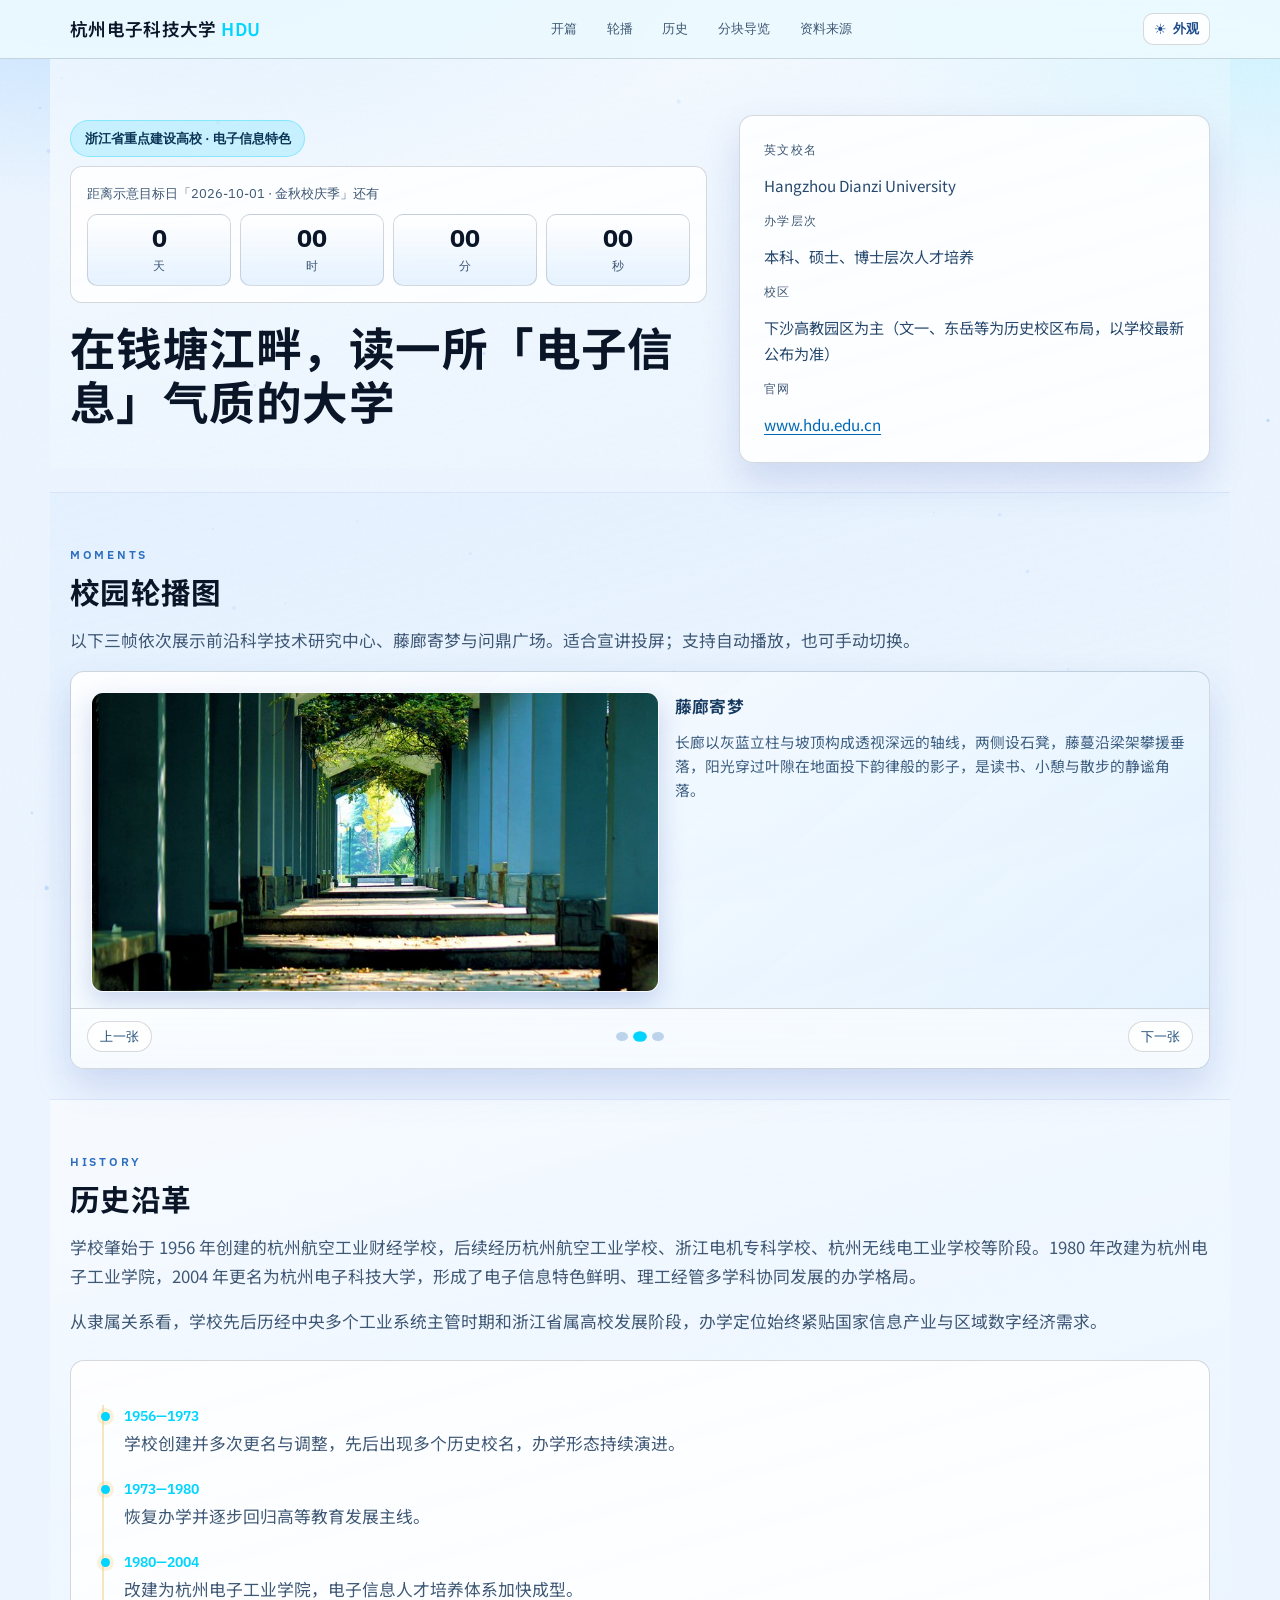
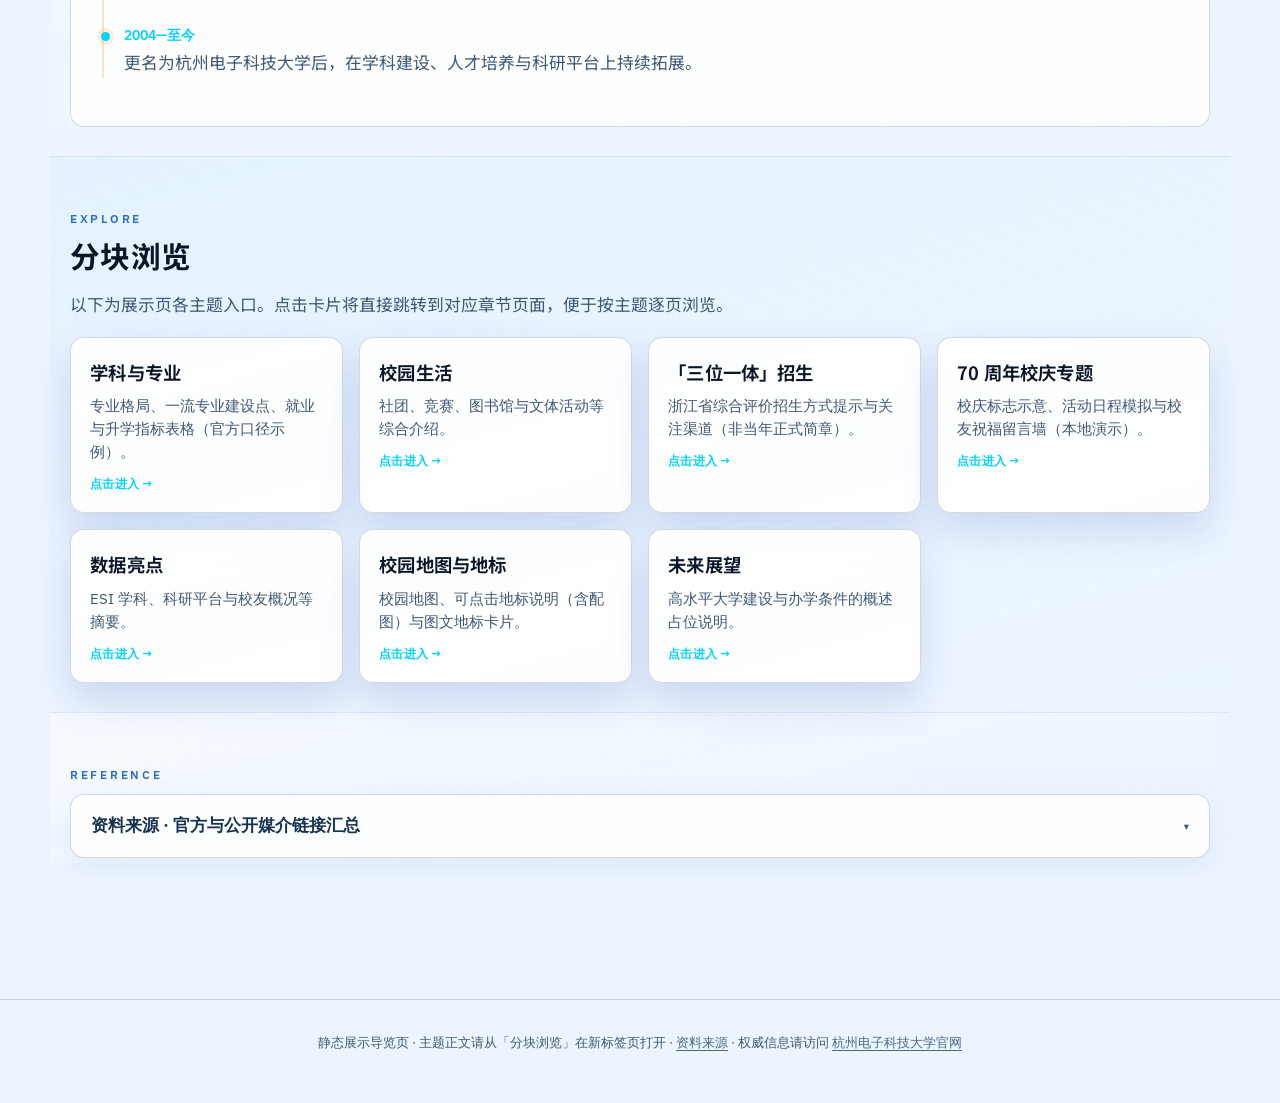
==== commit d87f3bc5: "feat：" ====
--- a/index.html
+++ b/index.html
@@ -150,56 +150,56 @@
       <div class="section-label">Explore</div>
       <h2 id="explore-title">分块浏览</h2>
       <p>
-        以下为展示页各主题入口。点击卡片会在<strong>新标签页</strong>打开对应章节，避免单页过长，便于宣讲时分屏对照或单独收藏某一主题。
+        以下为展示页各主题入口。点击卡片将直接跳转到对应章节页面，便于按主题逐页浏览。
       </p>
       <div class="hub-grid" role="list">
         <article class="hub-card" role="listitem">
-          <a href="page-majors.html" target="_blank" rel="noopener noreferrer">
+          <a href="page-majors.html">
             <h3>学科与专业</h3>
             <p>专业格局、一流专业建设点、就业与升学指标表格（官方口径示例）。</p>
-            <p class="hub-open-hint">新标签页打开 →</p>
-          </a>
-        </article>
-        <article class="hub-card" role="listitem">
-          <a href="page-life.html" target="_blank" rel="noopener noreferrer">
+            <p class="hub-open-hint">点击进入 →</p>
+          </a>
+        </article>
+        <article class="hub-card" role="listitem">
+          <a href="page-life.html">
             <h3>校园生活</h3>
             <p>社团、竞赛、图书馆与文体活动等综合介绍。</p>
-            <p class="hub-open-hint">新标签页打开 →</p>
-          </a>
-        </article>
-        <article class="hub-card" role="listitem">
-          <a href="page-sanwei.html" target="_blank" rel="noopener noreferrer">
+            <p class="hub-open-hint">点击进入 →</p>
+          </a>
+        </article>
+        <article class="hub-card" role="listitem">
+          <a href="page-sanwei.html">
             <h3>「三位一体」招生</h3>
             <p>浙江省综合评价招生方式提示与关注渠道（非当年正式简章）。</p>
-            <p class="hub-open-hint">新标签页打开 →</p>
-          </a>
-        </article>
-        <article class="hub-card" role="listitem">
-          <a href="page-anniversary.html" target="_blank" rel="noopener noreferrer">
+            <p class="hub-open-hint">点击进入 →</p>
+          </a>
+        </article>
+        <article class="hub-card" role="listitem">
+          <a href="page-anniversary.html">
             <h3>70 周年校庆专题</h3>
             <p>校庆标志示意、活动日程模拟与校友祝福留言墙（本地演示）。</p>
-            <p class="hub-open-hint">新标签页打开 →</p>
-          </a>
-        </article>
-        <article class="hub-card" role="listitem">
-          <a href="page-data.html" target="_blank" rel="noopener noreferrer">
+            <p class="hub-open-hint">点击进入 →</p>
+          </a>
+        </article>
+        <article class="hub-card" role="listitem">
+          <a href="page-data.html">
             <h3>数据亮点</h3>
             <p>ESI 学科、科研平台与校友概况等摘要。</p>
-            <p class="hub-open-hint">新标签页打开 →</p>
-          </a>
-        </article>
-        <article class="hub-card" role="listitem">
-          <a href="page-landmarks.html" target="_blank" rel="noopener noreferrer">
+            <p class="hub-open-hint">点击进入 →</p>
+          </a>
+        </article>
+        <article class="hub-card" role="listitem">
+          <a href="page-landmarks.html">
             <h3>校园地图与地标</h3>
             <p>校园地图、可点击地标说明（含配图）与图文地标卡片。</p>
-            <p class="hub-open-hint">新标签页打开 →</p>
-          </a>
-        </article>
-        <article class="hub-card" role="listitem">
-          <a href="page-future.html" target="_blank" rel="noopener noreferrer">
+            <p class="hub-open-hint">点击进入 →</p>
+          </a>
+        </article>
+        <article class="hub-card" role="listitem">
+          <a href="page-future.html">
             <h3>未来展望</h3>
             <p>高水平大学建设与办学条件的概述占位说明。</p>
-            <p class="hub-open-hint">新标签页打开 →</p>
+            <p class="hub-open-hint">点击进入 →</p>
           </a>
         </article>
       </div>
